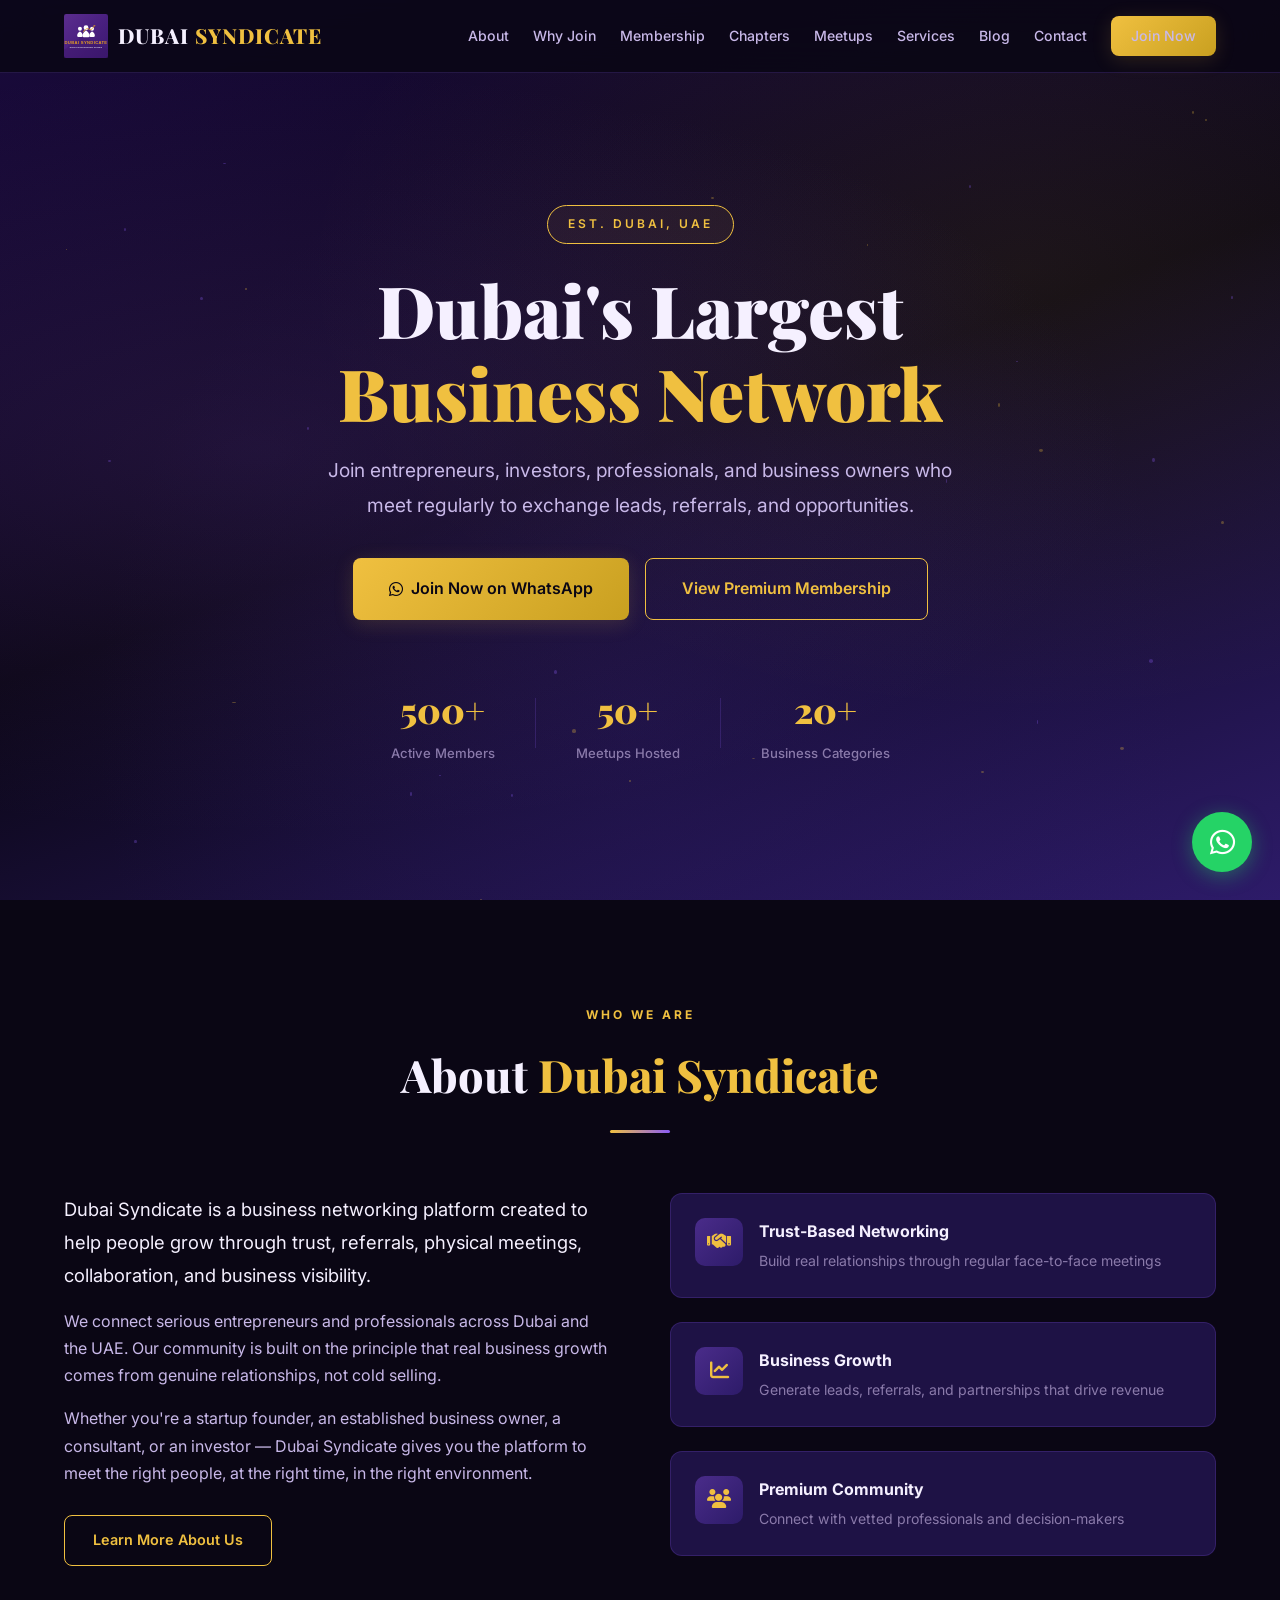
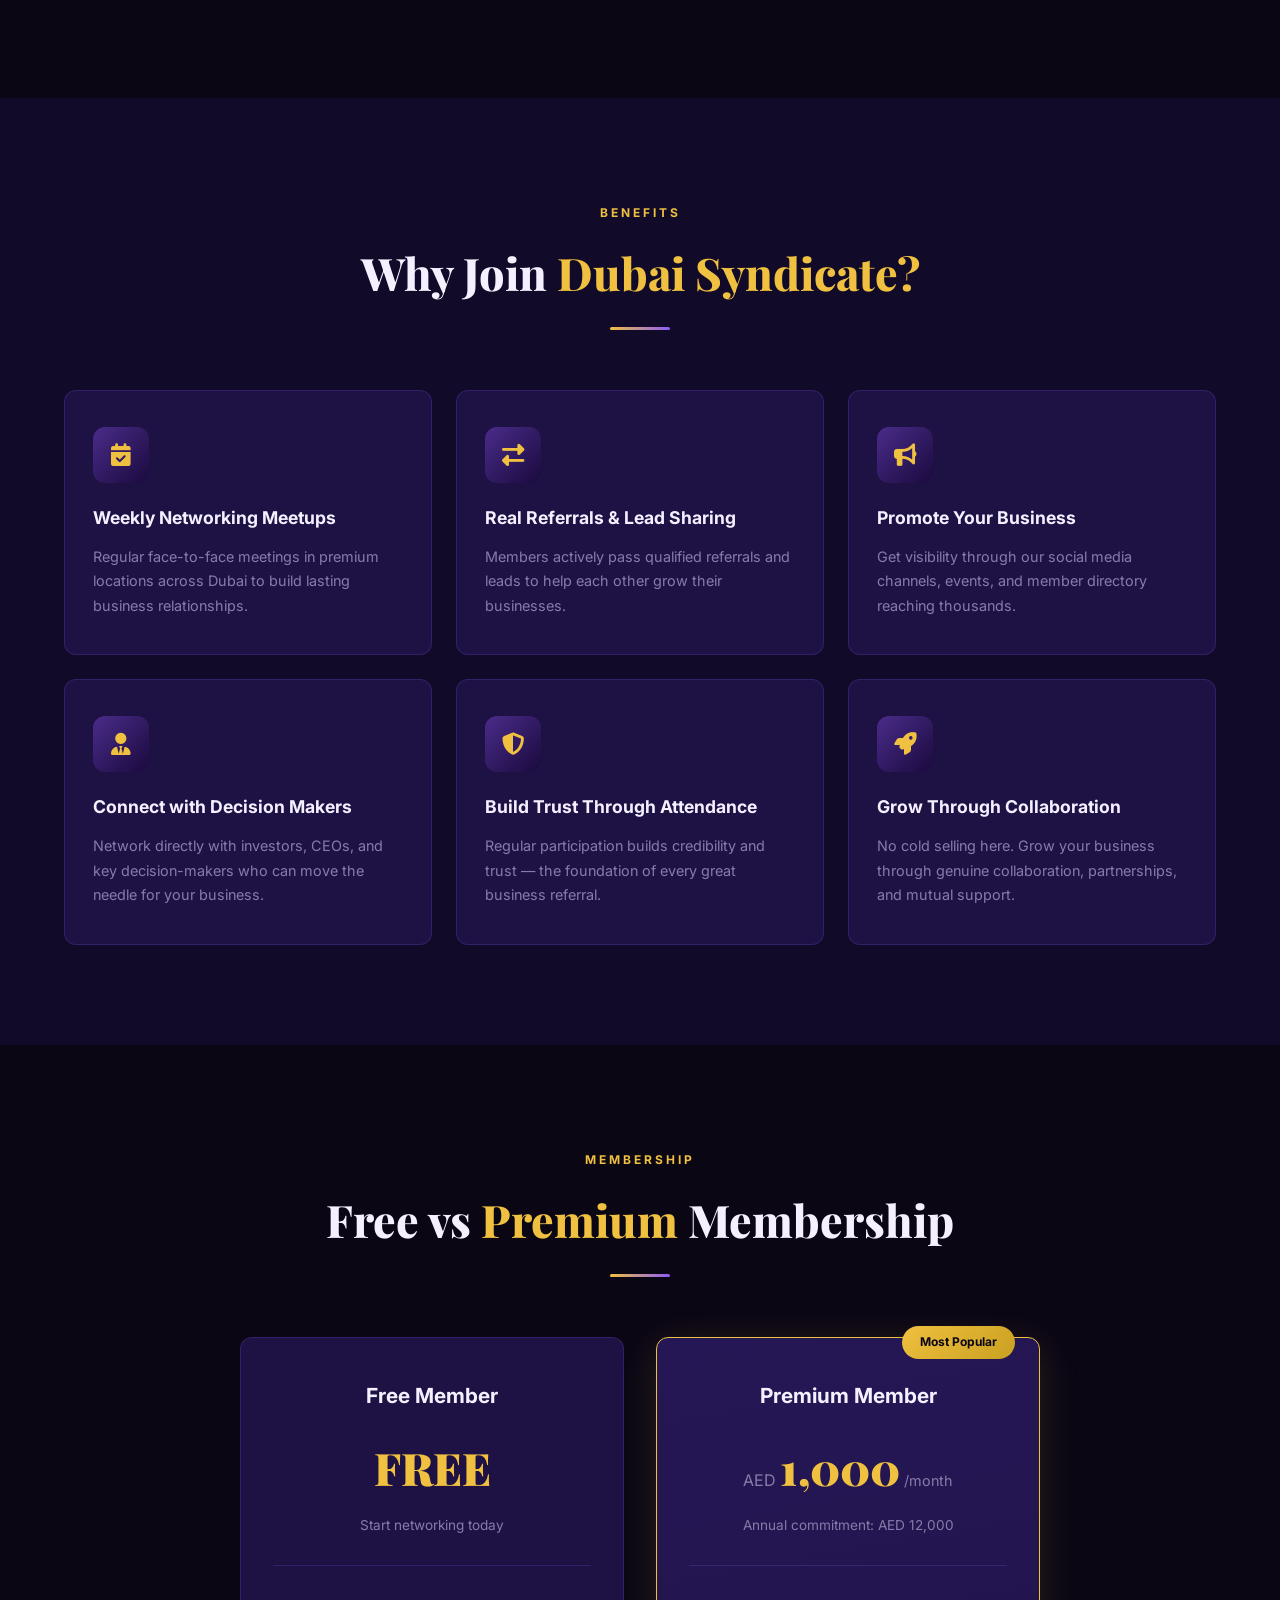
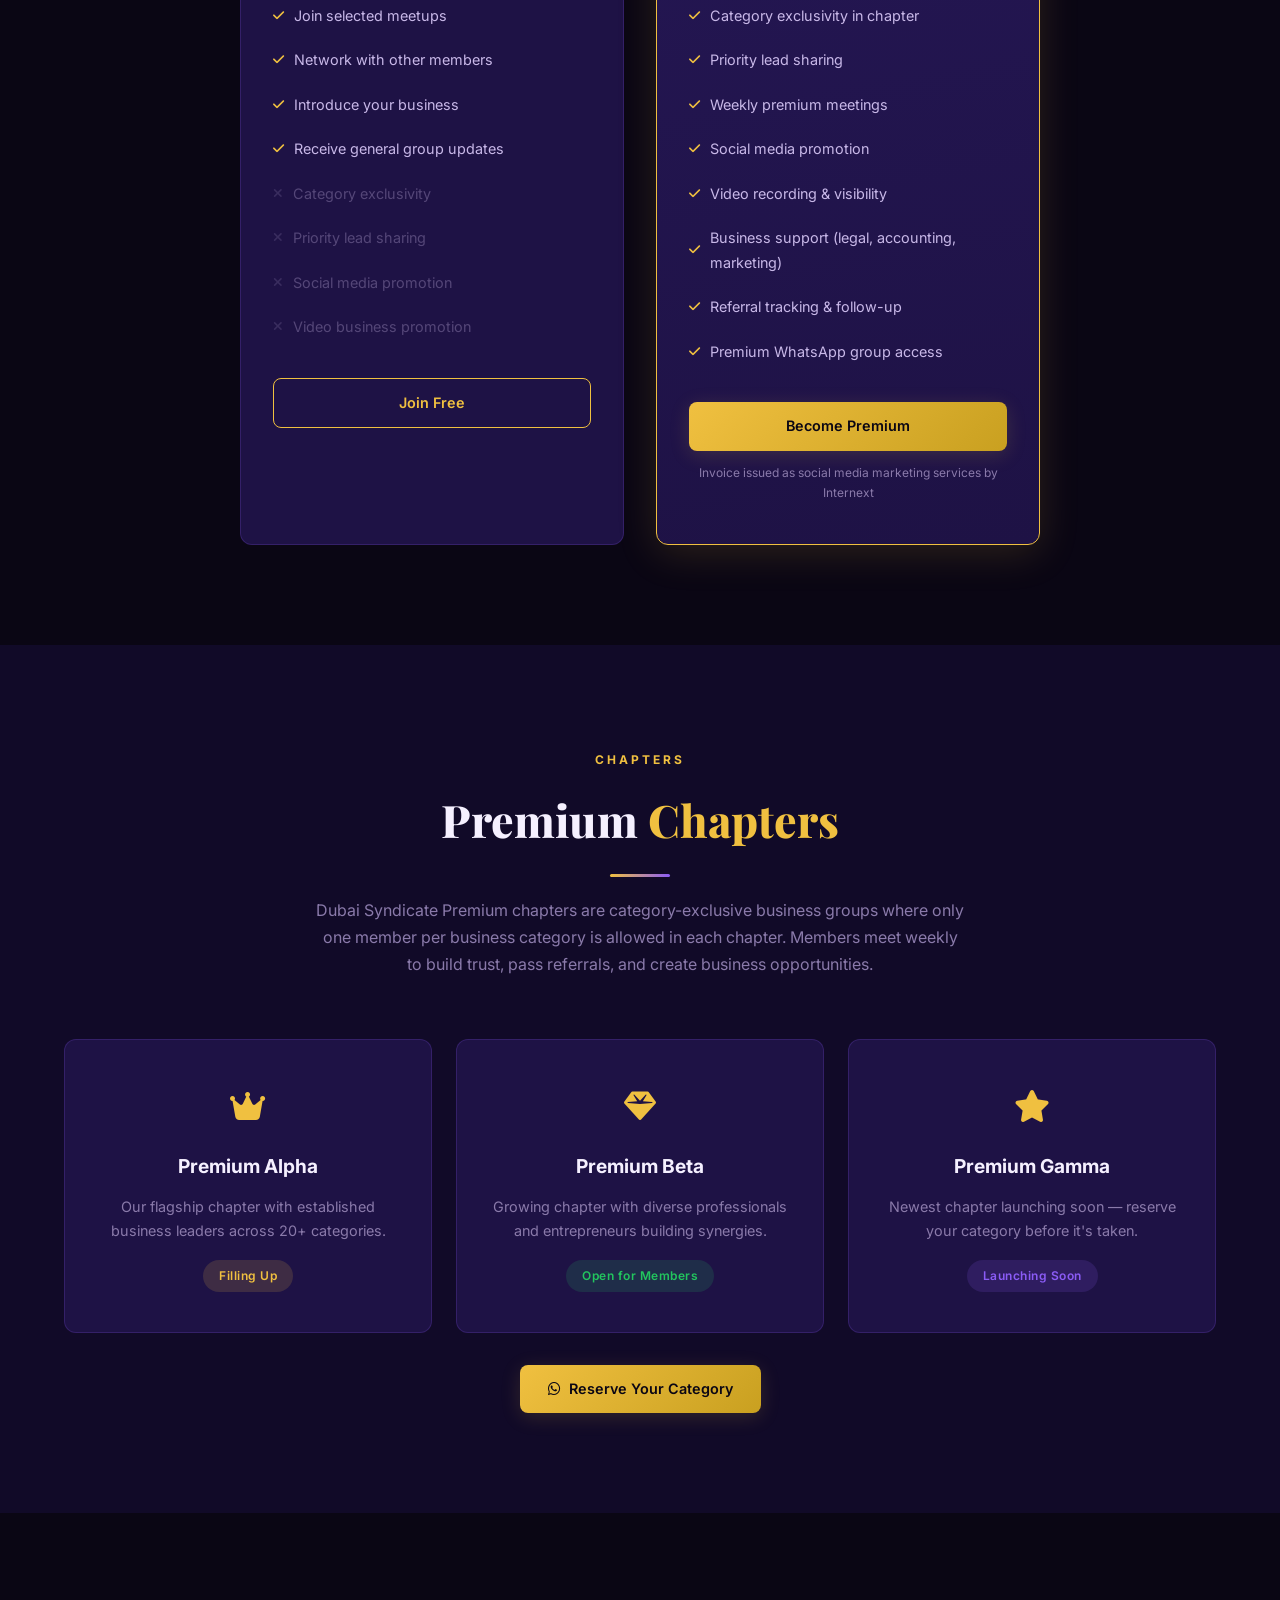
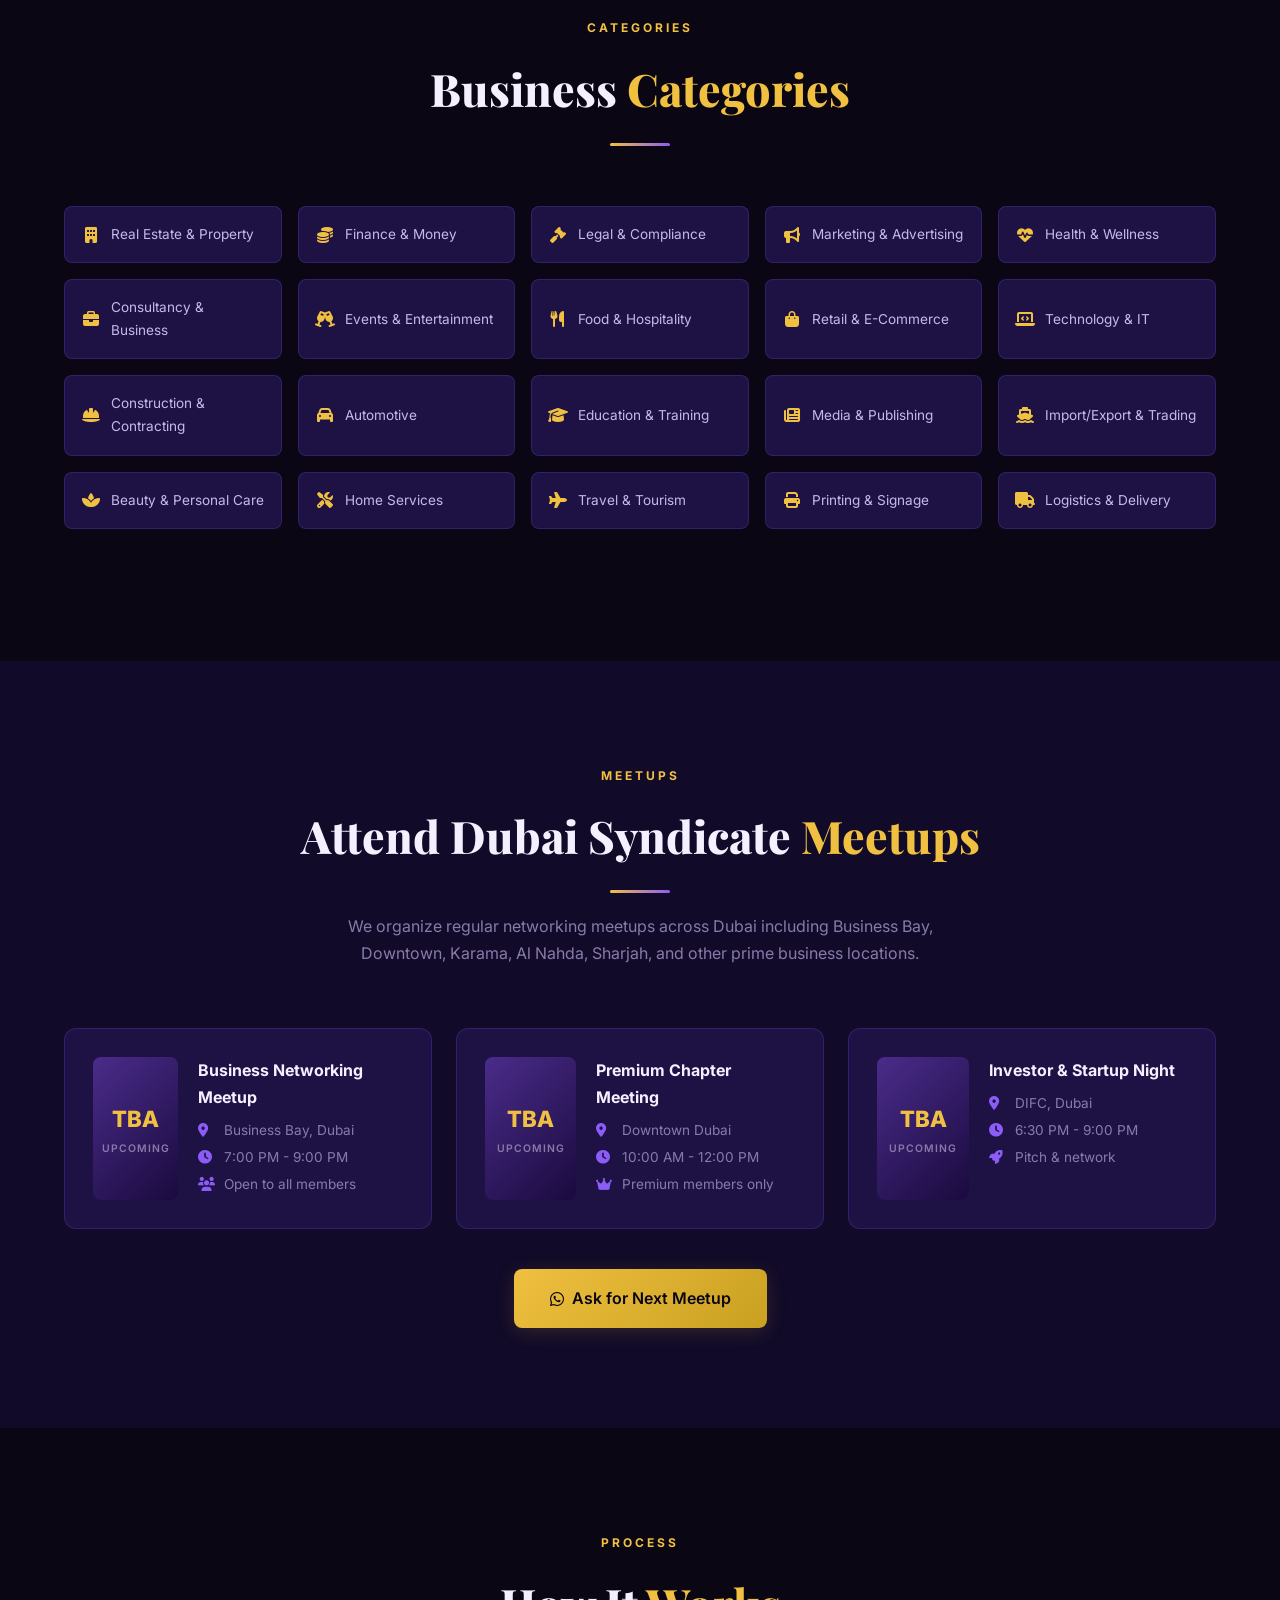
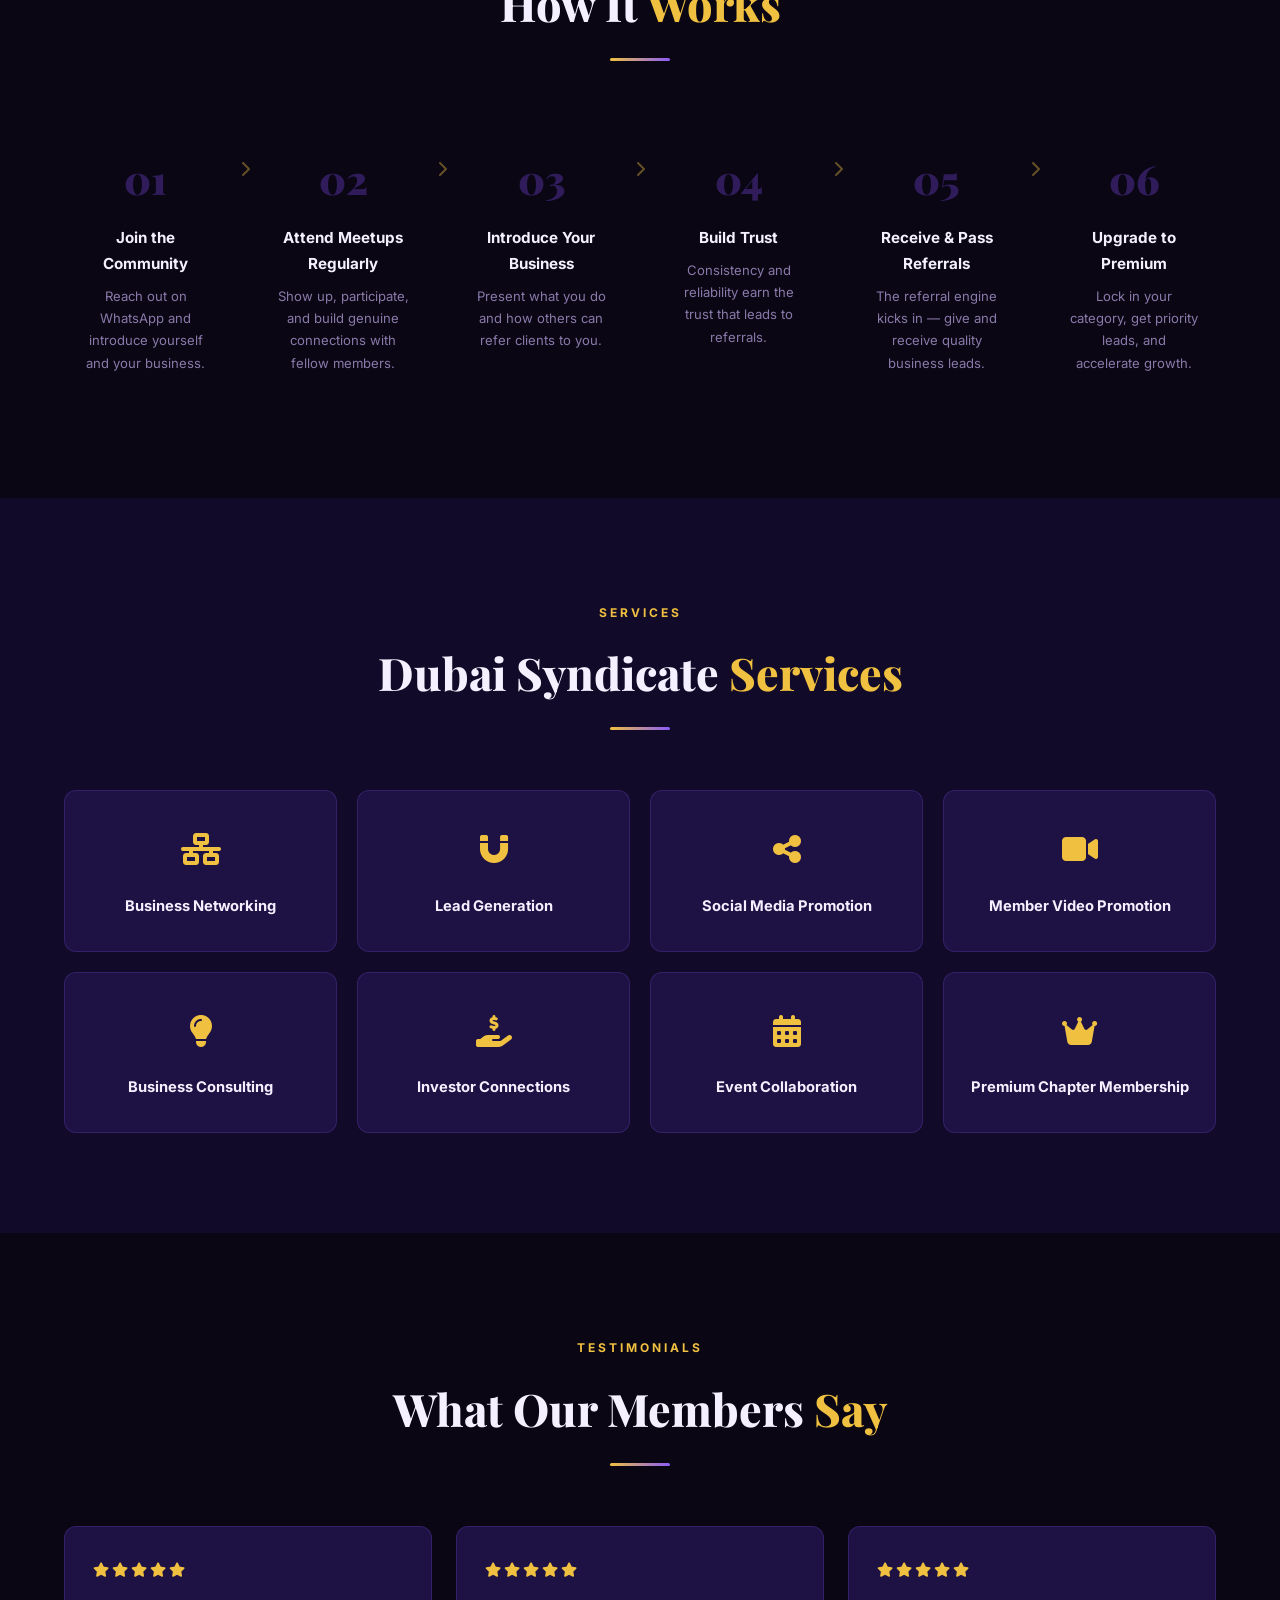
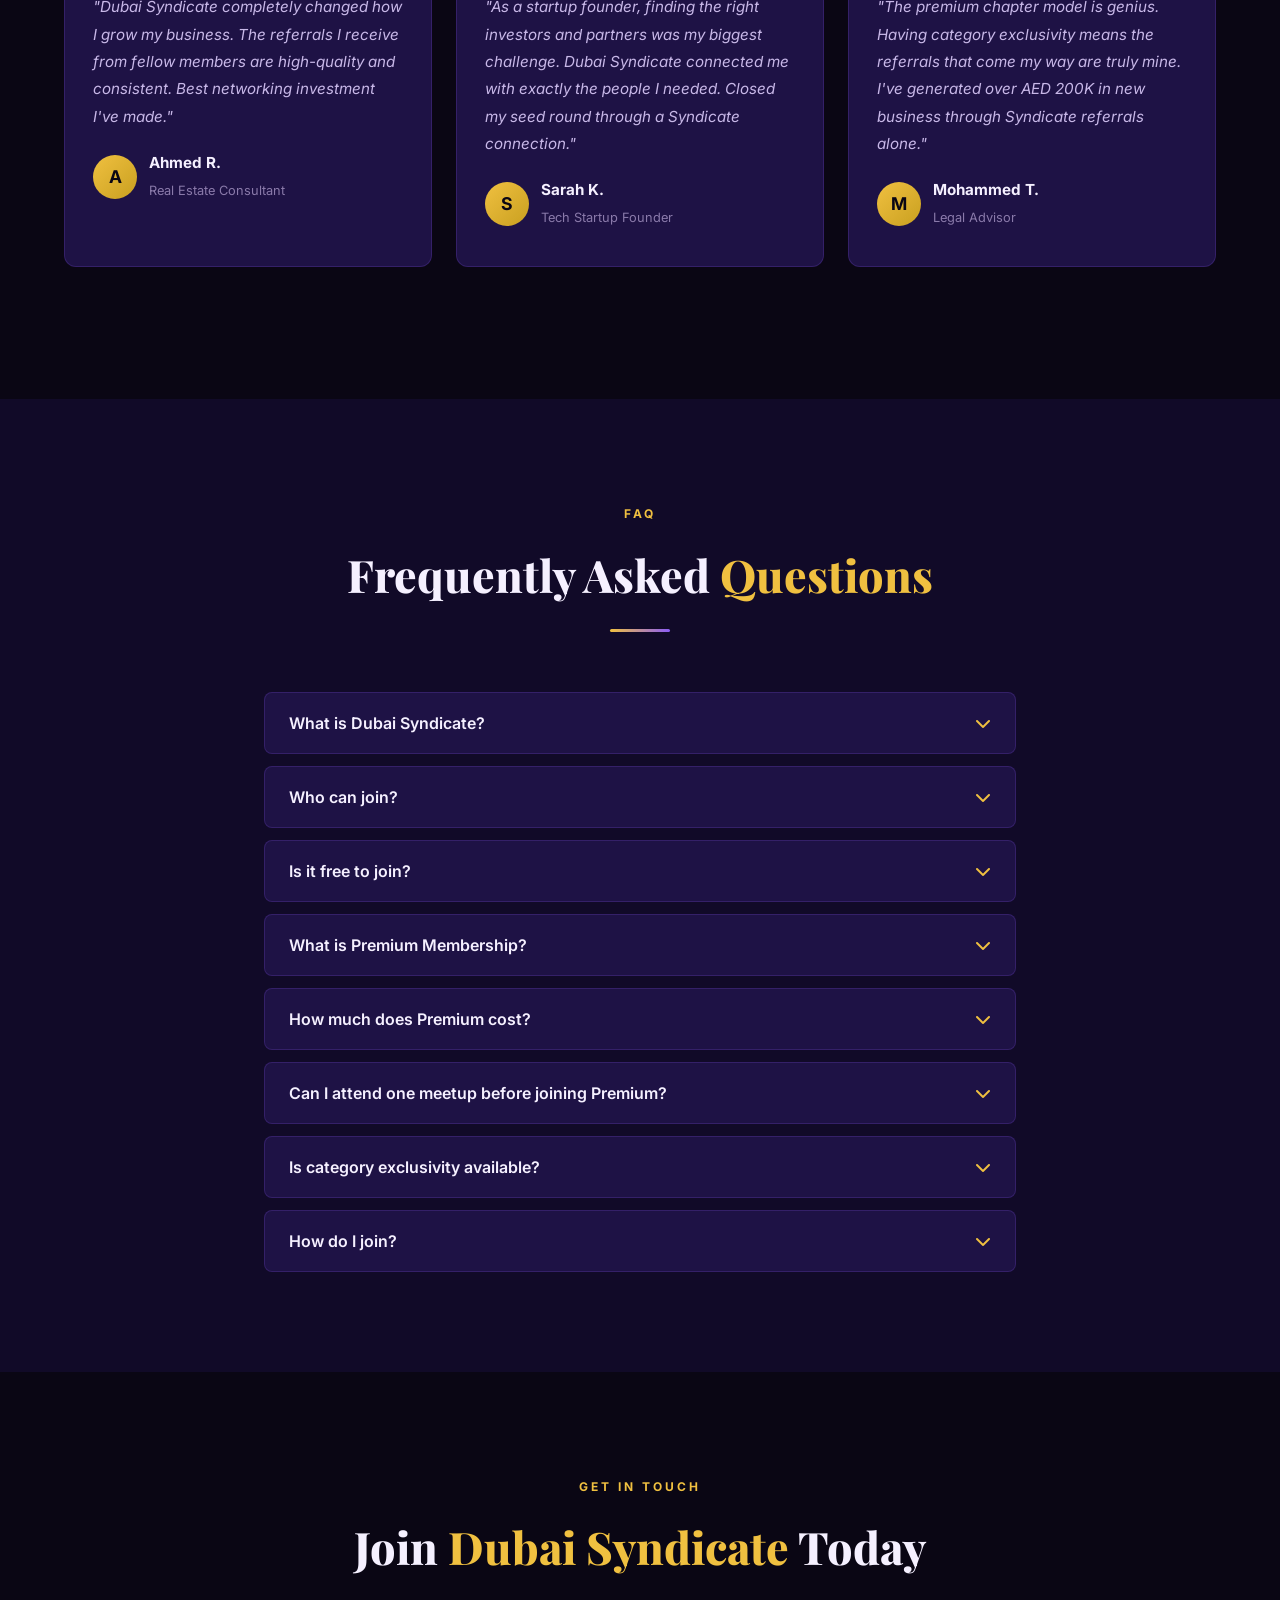
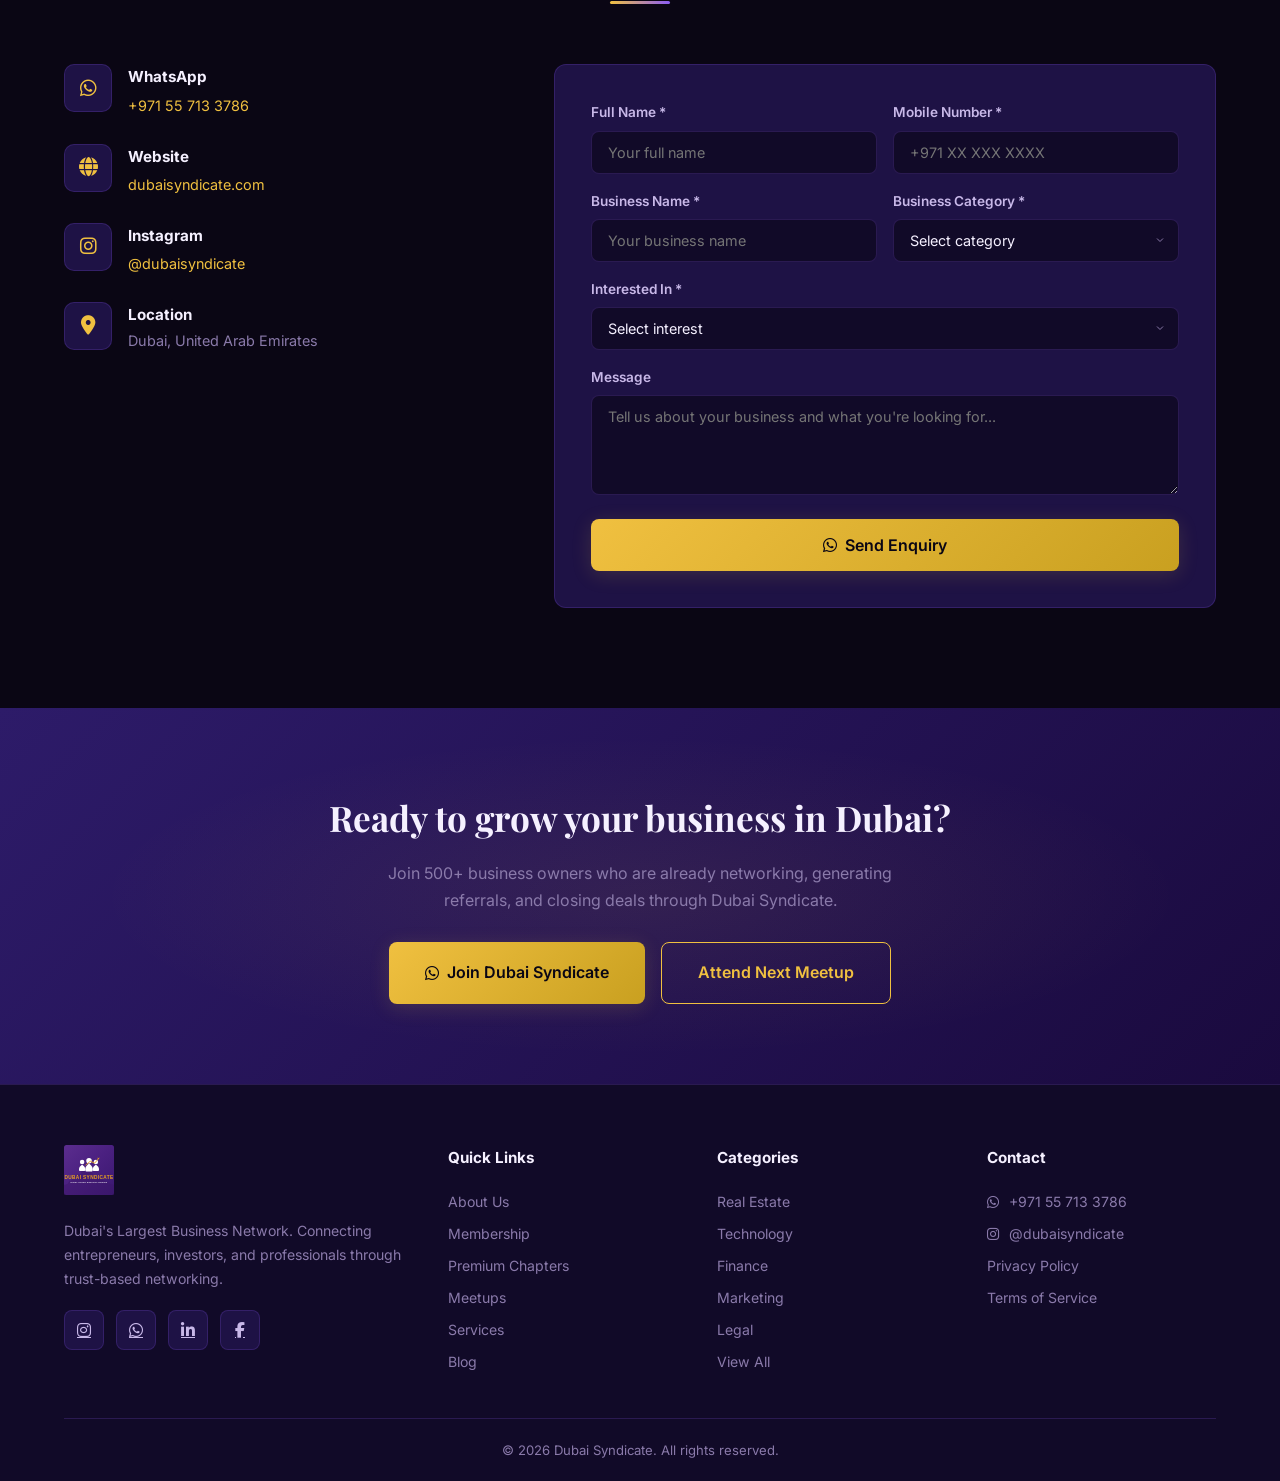
==== index.html @ d0a8d0a2 "Add index.html" ====
<!DOCTYPE html>
<html lang="en">
<head>
    <meta charset="UTF-8">
    <meta name="viewport" content="width=device-width, initial-scale=1.0">
    <title>Dubai Syndicate | Dubai's Largest Business Network</title>
    <meta name="description" content="Join Dubai Syndicate, Dubai's largest business networking community for entrepreneurs, investors, professionals, and business owners. Attend meetups, generate referrals, and grow your business.">
    <meta property="og:title" content="Dubai Syndicate | Dubai's Largest Business Network">
    <meta property="og:description" content="Connect with serious business owners, attend powerful networking meetups, generate referrals, and grow your business with Dubai Syndicate.">
    <meta property="og:image" content="images/logo.png">
    <meta property="og:url" content="https://dubaisyndicate.com">
    <meta property="og:type" content="website">
    <meta name="twitter:card" content="summary_large_image">
    <link rel="canonical" href="https://dubaisyndicate.com">
    <link rel="icon" type="image/png" sizes="64x64" href="images/favicon.png">
    <script async src="https://pagead2.googlesyndication.com/pagead/js/adsbygoogle.js?client=ca-pub-7910994933427279" crossorigin="anonymous"></script>
    <link rel="preconnect" href="https://fonts.googleapis.com">
    <link rel="preconnect" href="https://fonts.gstatic.com" crossorigin>
    <link href="https://fonts.googleapis.com/css2?family=Inter:wght@300;400;500;600;700;800;900&family=Playfair+Display:wght@700;800;900&display=swap" rel="stylesheet">
    <link rel="stylesheet" href="https://cdnjs.cloudflare.com/ajax/libs/font-awesome/6.5.1/css/all.min.css">
    <link rel="stylesheet" href="css/style.css">
</head>
<body>
    <!-- Sticky Header -->
    <header id="header">
        <nav class="container">
            <a href="/" class="logo">
                <img src="images/logo.svg" alt="Dubai Syndicate" class="logo-img">
                <span class="logo-text">DUBAI <span class="gold">SYNDICATE</span></span>
            </a>
            <div class="nav-links" id="navLinks">
                <a href="#about">About</a>
                <a href="#why-join">Why Join</a>
                <a href="#membership">Membership</a>
                <a href="#chapters">Chapters</a>
                <a href="#meetups">Meetups</a>
                <a href="#services">Services</a>
                <a href="blog.html">Blog</a>
                <a href="#contact">Contact</a>
                <a href="https://wa.me/971557133786" class="btn btn-gold btn-sm" target="_blank">Join Now</a>
            </div>
            <button class="hamburger" id="hamburger" aria-label="Menu">
                <span></span><span></span><span></span>
            </button>
        </nav>
    </header>

    <!-- ========== 1. HERO SECTION ========== -->
    <section id="hero">
        <div class="hero-overlay"></div>
        <div class="hero-particles" id="particles"></div>
        <div class="container hero-content">
            <div class="hero-badge">EST. DUBAI, UAE</div>
            <h1 class="hero-title">Dubai's Largest<br><span class="gold">Business Network</span></h1>
            <p class="hero-sub">Join entrepreneurs, investors, professionals, and business owners who meet regularly to exchange leads, referrals, and opportunities.</p>
            <div class="hero-btns">
                <a href="https://wa.me/971557133786?text=Hi%2C%20I%20want%20to%20join%20Dubai%20Syndicate" class="btn btn-gold btn-lg" target="_blank">
                    <i class="fab fa-whatsapp"></i> Join Now on WhatsApp
                </a>
                <a href="#membership" class="btn btn-outline btn-lg">View Premium Membership</a>
            </div>
            <div class="hero-stats">
                <div class="stat">
                    <span class="stat-num">500+</span>
                    <span class="stat-label">Active Members</span>
                </div>
                <div class="stat-divider"></div>
                <div class="stat">
                    <span class="stat-num">50+</span>
                    <span class="stat-label">Meetups Hosted</span>
                </div>
                <div class="stat-divider"></div>
                <div class="stat">
                    <span class="stat-num">20+</span>
                    <span class="stat-label">Business Categories</span>
                </div>
            </div>
        </div>
    </section>

    <!-- ========== 2. ABOUT SECTION ========== -->
    <section id="about" class="section">
        <div class="container">
            <div class="section-header">
                <span class="section-tag">Who We Are</span>
                <h2>About <span class="gold">Dubai Syndicate</span></h2>
                <div class="section-line"></div>
            </div>
            <div class="about-grid">
                <div class="about-text">
                    <p class="lead">Dubai Syndicate is a business networking platform created to help people grow through trust, referrals, physical meetings, collaboration, and business visibility.</p>
                    <p>We connect serious entrepreneurs and professionals across Dubai and the UAE. Our community is built on the principle that real business growth comes from genuine relationships, not cold selling.</p>
                    <p>Whether you're a startup founder, an established business owner, a consultant, or an investor — Dubai Syndicate gives you the platform to meet the right people, at the right time, in the right environment.</p>
                    <a href="about.html" class="btn btn-outline">Learn More About Us</a>
                </div>
                <div class="about-features">
                    <div class="about-feature">
                        <div class="af-icon"><i class="fas fa-handshake"></i></div>
                        <div>
                            <h4>Trust-Based Networking</h4>
                            <p>Build real relationships through regular face-to-face meetings</p>
                        </div>
                    </div>
                    <div class="about-feature">
                        <div class="af-icon"><i class="fas fa-chart-line"></i></div>
                        <div>
                            <h4>Business Growth</h4>
                            <p>Generate leads, referrals, and partnerships that drive revenue</p>
                        </div>
                    </div>
                    <div class="about-feature">
                        <div class="af-icon"><i class="fas fa-users"></i></div>
                        <div>
                            <h4>Premium Community</h4>
                            <p>Connect with vetted professionals and decision-makers</p>
                        </div>
                    </div>
                </div>
            </div>
        </div>
    </section>

    <!-- AdSense: After About -->
    <div class="ad-container container">
        <ins class="adsbygoogle" style="display:block" data-ad-client="ca-pub-7910994933427279" data-ad-slot="" data-ad-format="auto" data-full-width-responsive="true"></ins>
        <script>(adsbygoogle = window.adsbygoogle || []).push({});</script>
    </div>

    <!-- ========== 3. WHY JOIN SECTION ========== -->
    <section id="why-join" class="section section-dark">
        <div class="container">
            <div class="section-header">
                <span class="section-tag">Benefits</span>
                <h2>Why Join <span class="gold">Dubai Syndicate?</span></h2>
                <div class="section-line"></div>
            </div>
            <div class="cards-grid-3">
                <div class="card card-hover">
                    <div class="card-icon"><i class="fas fa-calendar-check"></i></div>
                    <h3>Weekly Networking Meetups</h3>
                    <p>Regular face-to-face meetings in premium locations across Dubai to build lasting business relationships.</p>
                </div>
                <div class="card card-hover">
                    <div class="card-icon"><i class="fas fa-exchange-alt"></i></div>
                    <h3>Real Referrals & Lead Sharing</h3>
                    <p>Members actively pass qualified referrals and leads to help each other grow their businesses.</p>
                </div>
                <div class="card card-hover">
                    <div class="card-icon"><i class="fas fa-bullhorn"></i></div>
                    <h3>Promote Your Business</h3>
                    <p>Get visibility through our social media channels, events, and member directory reaching thousands.</p>
                </div>
                <div class="card card-hover">
                    <div class="card-icon"><i class="fas fa-user-tie"></i></div>
                    <h3>Connect with Decision Makers</h3>
                    <p>Network directly with investors, CEOs, and key decision-makers who can move the needle for your business.</p>
                </div>
                <div class="card card-hover">
                    <div class="card-icon"><i class="fas fa-shield-alt"></i></div>
                    <h3>Build Trust Through Attendance</h3>
                    <p>Regular participation builds credibility and trust — the foundation of every great business referral.</p>
                </div>
                <div class="card card-hover">
                    <div class="card-icon"><i class="fas fa-rocket"></i></div>
                    <h3>Grow Through Collaboration</h3>
                    <p>No cold selling here. Grow your business through genuine collaboration, partnerships, and mutual support.</p>
                </div>
            </div>
        </div>
    </section>

    <!-- ========== 4. MEMBERSHIP SECTION ========== -->
    <section id="membership" class="section">
        <div class="container">
            <div class="section-header">
                <span class="section-tag">Membership</span>
                <h2>Free vs <span class="gold">Premium</span> Membership</h2>
                <div class="section-line"></div>
            </div>
            <div class="pricing-grid">
                <!-- Free Tier -->
                <div class="pricing-card">
                    <div class="pricing-header">
                        <h3>Free Member</h3>
                        <div class="pricing-amount">
                            <span class="price">FREE</span>
                        </div>
                        <p class="pricing-desc">Start networking today</p>
                    </div>
                    <ul class="pricing-features">
                        <li><i class="fas fa-check"></i> Join selected meetups</li>
                        <li><i class="fas fa-check"></i> Network with other members</li>
                        <li><i class="fas fa-check"></i> Introduce your business</li>
                        <li><i class="fas fa-check"></i> Receive general group updates</li>
                        <li class="disabled"><i class="fas fa-times"></i> Category exclusivity</li>
                        <li class="disabled"><i class="fas fa-times"></i> Priority lead sharing</li>
                        <li class="disabled"><i class="fas fa-times"></i> Social media promotion</li>
                        <li class="disabled"><i class="fas fa-times"></i> Video business promotion</li>
                    </ul>
                    <a href="https://wa.me/971557133786?text=Hi%2C%20I%20want%20to%20join%20Dubai%20Syndicate%20as%20a%20Free%20Member" class="btn btn-outline btn-block" target="_blank">Join Free</a>
                </div>
                <!-- Premium Tier -->
                <div class="pricing-card pricing-featured">
                    <div class="pricing-badge">Most Popular</div>
                    <div class="pricing-header">
                        <h3>Premium Member</h3>
                        <div class="pricing-amount">
                            <span class="currency">AED</span>
                            <span class="price">1,000</span>
                            <span class="period">/month</span>
                        </div>
                        <p class="pricing-desc">Annual commitment: AED 12,000</p>
                    </div>
                    <ul class="pricing-features">
                        <li><i class="fas fa-check"></i> Category exclusivity in chapter</li>
                        <li><i class="fas fa-check"></i> Priority lead sharing</li>
                        <li><i class="fas fa-check"></i> Weekly premium meetings</li>
                        <li><i class="fas fa-check"></i> Social media promotion</li>
                        <li><i class="fas fa-check"></i> Video recording & visibility</li>
                        <li><i class="fas fa-check"></i> Business support (legal, accounting, marketing)</li>
                        <li><i class="fas fa-check"></i> Referral tracking & follow-up</li>
                        <li><i class="fas fa-check"></i> Premium WhatsApp group access</li>
                    </ul>
                    <a href="https://wa.me/971557133786?text=Hi%2C%20I%20want%20to%20become%20a%20Premium%20Member%20of%20Dubai%20Syndicate" class="btn btn-gold btn-block" target="_blank">Become Premium</a>
                    <p class="pricing-note">Invoice issued as social media marketing services by Internext</p>
                </div>
            </div>
        </div>
    </section>

    <!-- ========== 5. PREMIUM CHAPTERS ========== -->
    <section id="chapters" class="section section-dark">
        <div class="container">
            <div class="section-header">
                <span class="section-tag">Chapters</span>
                <h2>Premium <span class="gold">Chapters</span></h2>
                <div class="section-line"></div>
                <p class="section-sub">Dubai Syndicate Premium chapters are category-exclusive business groups where only one member per business category is allowed in each chapter. Members meet weekly to build trust, pass referrals, and create business opportunities.</p>
            </div>
            <div class="cards-grid-3">
                <div class="chapter-card">
                    <div class="chapter-icon"><i class="fas fa-crown"></i></div>
                    <h3>Premium Alpha</h3>
                    <p>Our flagship chapter with established business leaders across 20+ categories.</p>
                    <span class="chapter-status filling">Filling Up</span>
                </div>
                <div class="chapter-card">
                    <div class="chapter-icon"><i class="fas fa-gem"></i></div>
                    <h3>Premium Beta</h3>
                    <p>Growing chapter with diverse professionals and entrepreneurs building synergies.</p>
                    <span class="chapter-status open">Open for Members</span>
                </div>
                <div class="chapter-card">
                    <div class="chapter-icon"><i class="fas fa-star"></i></div>
                    <h3>Premium Gamma</h3>
                    <p>Newest chapter launching soon — reserve your category before it's taken.</p>
                    <span class="chapter-status launching">Launching Soon</span>
                </div>
            </div>
            <div class="text-center mt-2">
                <a href="https://wa.me/971557133786?text=Hi%2C%20I%20want%20to%20know%20about%20Premium%20Chapters" class="btn btn-gold" target="_blank"><i class="fab fa-whatsapp"></i> Reserve Your Category</a>
            </div>
        </div>
    </section>

    <!-- ========== 6. BUSINESS CATEGORIES ========== -->
    <section id="categories" class="section">
        <div class="container">
            <div class="section-header">
                <span class="section-tag">Categories</span>
                <h2>Business <span class="gold">Categories</span></h2>
                <div class="section-line"></div>
            </div>
            <div class="categories-grid">
                <div class="cat-item"><i class="fas fa-building"></i><span>Real Estate & Property</span></div>
                <div class="cat-item"><i class="fas fa-coins"></i><span>Finance & Money</span></div>
                <div class="cat-item"><i class="fas fa-gavel"></i><span>Legal & Compliance</span></div>
                <div class="cat-item"><i class="fas fa-bullhorn"></i><span>Marketing & Advertising</span></div>
                <div class="cat-item"><i class="fas fa-heartbeat"></i><span>Health & Wellness</span></div>
                <div class="cat-item"><i class="fas fa-briefcase"></i><span>Consultancy & Business</span></div>
                <div class="cat-item"><i class="fas fa-glass-cheers"></i><span>Events & Entertainment</span></div>
                <div class="cat-item"><i class="fas fa-utensils"></i><span>Food & Hospitality</span></div>
                <div class="cat-item"><i class="fas fa-shopping-bag"></i><span>Retail & E-Commerce</span></div>
                <div class="cat-item"><i class="fas fa-laptop-code"></i><span>Technology & IT</span></div>
                <div class="cat-item"><i class="fas fa-hard-hat"></i><span>Construction & Contracting</span></div>
                <div class="cat-item"><i class="fas fa-car"></i><span>Automotive</span></div>
                <div class="cat-item"><i class="fas fa-graduation-cap"></i><span>Education & Training</span></div>
                <div class="cat-item"><i class="fas fa-newspaper"></i><span>Media & Publishing</span></div>
                <div class="cat-item"><i class="fas fa-ship"></i><span>Import/Export & Trading</span></div>
                <div class="cat-item"><i class="fas fa-spa"></i><span>Beauty & Personal Care</span></div>
                <div class="cat-item"><i class="fas fa-tools"></i><span>Home Services</span></div>
                <div class="cat-item"><i class="fas fa-plane"></i><span>Travel & Tourism</span></div>
                <div class="cat-item"><i class="fas fa-print"></i><span>Printing & Signage</span></div>
                <div class="cat-item"><i class="fas fa-truck"></i><span>Logistics & Delivery</span></div>
            </div>
        </div>
    </section>

    <!-- AdSense: Mid-page -->
    <div class="ad-container container">
        <ins class="adsbygoogle" style="display:block" data-ad-client="ca-pub-7910994933427279" data-ad-slot="" data-ad-format="auto" data-full-width-responsive="true"></ins>
        <script>(adsbygoogle = window.adsbygoogle || []).push({});</script>
    </div>

    <!-- ========== 7. MEETUPS SECTION ========== -->
    <section id="meetups" class="section section-dark">
        <div class="container">
            <div class="section-header">
                <span class="section-tag">Meetups</span>
                <h2>Attend Dubai Syndicate <span class="gold">Meetups</span></h2>
                <div class="section-line"></div>
                <p class="section-sub">We organize regular networking meetups across Dubai including Business Bay, Downtown, Karama, Al Nahda, Sharjah, and other prime business locations.</p>
            </div>
            <div class="meetup-grid">
                <div class="meetup-card">
                    <div class="meetup-date">
                        <span class="meetup-day">TBA</span>
                        <span class="meetup-month">UPCOMING</span>
                    </div>
                    <div class="meetup-info">
                        <h4>Business Networking Meetup</h4>
                        <p><i class="fas fa-map-marker-alt"></i> Business Bay, Dubai</p>
                        <p><i class="fas fa-clock"></i> 7:00 PM - 9:00 PM</p>
                        <p><i class="fas fa-users"></i> Open to all members</p>
                    </div>
                </div>
                <div class="meetup-card">
                    <div class="meetup-date">
                        <span class="meetup-day">TBA</span>
                        <span class="meetup-month">UPCOMING</span>
                    </div>
                    <div class="meetup-info">
                        <h4>Premium Chapter Meeting</h4>
                        <p><i class="fas fa-map-marker-alt"></i> Downtown Dubai</p>
                        <p><i class="fas fa-clock"></i> 10:00 AM - 12:00 PM</p>
                        <p><i class="fas fa-crown gold"></i> Premium members only</p>
                    </div>
                </div>
                <div class="meetup-card">
                    <div class="meetup-date">
                        <span class="meetup-day">TBA</span>
                        <span class="meetup-month">UPCOMING</span>
                    </div>
                    <div class="meetup-info">
                        <h4>Investor & Startup Night</h4>
                        <p><i class="fas fa-map-marker-alt"></i> DIFC, Dubai</p>
                        <p><i class="fas fa-clock"></i> 6:30 PM - 9:00 PM</p>
                        <p><i class="fas fa-rocket gold"></i> Pitch & network</p>
                    </div>
                </div>
            </div>
            <div class="text-center mt-2">
                <a href="https://wa.me/971557133786?text=Hi%2C%20when%20is%20the%20next%20Dubai%20Syndicate%20meetup%3F" class="btn btn-gold btn-lg" target="_blank"><i class="fab fa-whatsapp"></i> Ask for Next Meetup</a>
            </div>
        </div>
    </section>

    <!-- ========== 8. HOW IT WORKS ========== -->
    <section id="how-it-works" class="section">
        <div class="container">
            <div class="section-header">
                <span class="section-tag">Process</span>
                <h2>How It <span class="gold">Works</span></h2>
                <div class="section-line"></div>
            </div>
            <div class="steps-grid">
                <div class="step">
                    <div class="step-num">01</div>
                    <h4>Join the Community</h4>
                    <p>Reach out on WhatsApp and introduce yourself and your business.</p>
                </div>
                <div class="step-arrow"><i class="fas fa-chevron-right"></i></div>
                <div class="step">
                    <div class="step-num">02</div>
                    <h4>Attend Meetups Regularly</h4>
                    <p>Show up, participate, and build genuine connections with fellow members.</p>
                </div>
                <div class="step-arrow"><i class="fas fa-chevron-right"></i></div>
                <div class="step">
                    <div class="step-num">03</div>
                    <h4>Introduce Your Business</h4>
                    <p>Present what you do and how others can refer clients to you.</p>
                </div>
                <div class="step-arrow"><i class="fas fa-chevron-right"></i></div>
                <div class="step">
                    <div class="step-num">04</div>
                    <h4>Build Trust</h4>
                    <p>Consistency and reliability earn the trust that leads to referrals.</p>
                </div>
                <div class="step-arrow"><i class="fas fa-chevron-right"></i></div>
                <div class="step">
                    <div class="step-num">05</div>
                    <h4>Receive & Pass Referrals</h4>
                    <p>The referral engine kicks in — give and receive quality business leads.</p>
                </div>
                <div class="step-arrow"><i class="fas fa-chevron-right"></i></div>
                <div class="step">
                    <div class="step-num">06</div>
                    <h4>Upgrade to Premium</h4>
                    <p>Lock in your category, get priority leads, and accelerate growth.</p>
                </div>
            </div>
        </div>
    </section>

    <!-- ========== 9. SERVICES SECTION ========== -->
    <section id="services" class="section section-dark">
        <div class="container">
            <div class="section-header">
                <span class="section-tag">Services</span>
                <h2>Dubai Syndicate <span class="gold">Services</span></h2>
                <div class="section-line"></div>
            </div>
            <div class="cards-grid-4">
                <div class="service-card">
                    <div class="service-icon"><i class="fas fa-network-wired"></i></div>
                    <h4>Business Networking</h4>
                </div>
                <div class="service-card">
                    <div class="service-icon"><i class="fas fa-magnet"></i></div>
                    <h4>Lead Generation</h4>
                </div>
                <div class="service-card">
                    <div class="service-icon"><i class="fas fa-share-alt"></i></div>
                    <h4>Social Media Promotion</h4>
                </div>
                <div class="service-card">
                    <div class="service-icon"><i class="fas fa-video"></i></div>
                    <h4>Member Video Promotion</h4>
                </div>
                <div class="service-card">
                    <div class="service-icon"><i class="fas fa-lightbulb"></i></div>
                    <h4>Business Consulting</h4>
                </div>
                <div class="service-card">
                    <div class="service-icon"><i class="fas fa-hand-holding-usd"></i></div>
                    <h4>Investor Connections</h4>
                </div>
                <div class="service-card">
                    <div class="service-icon"><i class="fas fa-calendar-alt"></i></div>
                    <h4>Event Collaboration</h4>
                </div>
                <div class="service-card">
                    <div class="service-icon"><i class="fas fa-crown"></i></div>
                    <h4>Premium Chapter Membership</h4>
                </div>
            </div>
        </div>
    </section>

    <!-- ========== 10. TESTIMONIALS ========== -->
    <section id="testimonials" class="section">
        <div class="container">
            <div class="section-header">
                <span class="section-tag">Testimonials</span>
                <h2>What Our Members <span class="gold">Say</span></h2>
                <div class="section-line"></div>
            </div>
            <div class="cards-grid-3">
                <div class="testimonial-card">
                    <div class="stars"><i class="fas fa-star"></i><i class="fas fa-star"></i><i class="fas fa-star"></i><i class="fas fa-star"></i><i class="fas fa-star"></i></div>
                    <p>"Dubai Syndicate completely changed how I grow my business. The referrals I receive from fellow members are high-quality and consistent. Best networking investment I've made."</p>
                    <div class="testimonial-author">
                        <div class="author-avatar">A</div>
                        <div>
                            <strong>Ahmed R.</strong>
                            <span>Real Estate Consultant</span>
                        </div>
                    </div>
                </div>
                <div class="testimonial-card">
                    <div class="stars"><i class="fas fa-star"></i><i class="fas fa-star"></i><i class="fas fa-star"></i><i class="fas fa-star"></i><i class="fas fa-star"></i></div>
                    <p>"As a startup founder, finding the right investors and partners was my biggest challenge. Dubai Syndicate connected me with exactly the people I needed. Closed my seed round through a Syndicate connection."</p>
                    <div class="testimonial-author">
                        <div class="author-avatar">S</div>
                        <div>
                            <strong>Sarah K.</strong>
                            <span>Tech Startup Founder</span>
                        </div>
                    </div>
                </div>
                <div class="testimonial-card">
                    <div class="stars"><i class="fas fa-star"></i><i class="fas fa-star"></i><i class="fas fa-star"></i><i class="fas fa-star"></i><i class="fas fa-star"></i></div>
                    <p>"The premium chapter model is genius. Having category exclusivity means the referrals that come my way are truly mine. I've generated over AED 200K in new business through Syndicate referrals alone."</p>
                    <div class="testimonial-author">
                        <div class="author-avatar">M</div>
                        <div>
                            <strong>Mohammed T.</strong>
                            <span>Legal Advisor</span>
                        </div>
                    </div>
                </div>
            </div>
        </div>
    </section>

    <!-- AdSense: Before FAQ -->
    <div class="ad-container container">
        <ins class="adsbygoogle" style="display:block" data-ad-client="ca-pub-7910994933427279" data-ad-slot="" data-ad-format="auto" data-full-width-responsive="true"></ins>
        <script>(adsbygoogle = window.adsbygoogle || []).push({});</script>
    </div>

    <!-- ========== 11. FAQ SECTION ========== -->
    <section id="faq" class="section section-dark">
        <div class="container container-sm">
            <div class="section-header">
                <span class="section-tag">FAQ</span>
                <h2>Frequently Asked <span class="gold">Questions</span></h2>
                <div class="section-line"></div>
            </div>
            <div class="faq-list">
                <div class="faq-item">
                    <button class="faq-question">What is Dubai Syndicate? <i class="fas fa-chevron-down"></i></button>
                    <div class="faq-answer"><p>Dubai Syndicate is Dubai's largest business networking community that connects entrepreneurs, investors, professionals, and business owners through regular meetups, lead sharing, and referral-based growth.</p></div>
                </div>
                <div class="faq-item">
                    <button class="faq-question">Who can join? <i class="fas fa-chevron-down"></i></button>
                    <div class="faq-answer"><p>Anyone with a legitimate business — entrepreneurs, freelancers, consultants, investors, service providers, and startup founders are all welcome. We cater to professionals who are serious about growing through networking.</p></div>
                </div>
                <div class="faq-item">
                    <button class="faq-question">Is it free to join? <i class="fas fa-chevron-down"></i></button>
                    <div class="faq-answer"><p>Yes! You can join as a Free Member and attend selected meetups. Premium Membership with exclusive benefits is available at AED 1,000/month with an annual commitment.</p></div>
                </div>
                <div class="faq-item">
                    <button class="faq-question">What is Premium Membership? <i class="fas fa-chevron-down"></i></button>
                    <div class="faq-answer"><p>Premium Members get category exclusivity in their chapter, priority lead sharing, weekly premium meetings, social media promotion, video promotion, business support services, and access to the premium WhatsApp group.</p></div>
                </div>
                <div class="faq-item">
                    <button class="faq-question">How much does Premium cost? <i class="fas fa-chevron-down"></i></button>
                    <div class="faq-answer"><p>Premium Membership is AED 1,000 per month with an annual commitment of AED 12,000. Invoice is issued as social media marketing services by Internext.</p></div>
                </div>
                <div class="faq-item">
                    <button class="faq-question">Can I attend one meetup before joining Premium? <i class="fas fa-chevron-down"></i></button>
                    <div class="faq-answer"><p>Absolutely! We encourage you to attend a free meetup first to experience the community and see the value before committing to Premium Membership.</p></div>
                </div>
                <div class="faq-item">
                    <button class="faq-question">Is category exclusivity available? <i class="fas fa-chevron-down"></i></button>
                    <div class="faq-answer"><p>Yes, each Premium Chapter allows only one member per business category. This means all referrals in your category within your chapter go exclusively to you. Categories are filled on a first-come, first-served basis.</p></div>
                </div>
                <div class="faq-item">
                    <button class="faq-question">How do I join? <i class="fas fa-chevron-down"></i></button>
                    <div class="faq-answer"><p>Simply reach out to us on WhatsApp at +971 55 713 3786 or fill out the contact form below. Our team will get back to you with details about the next meetup and membership options.</p></div>
                </div>
            </div>
        </div>
    </section>

    <!-- ========== 12. CONTACT SECTION ========== -->
    <section id="contact" class="section">
        <div class="container">
            <div class="section-header">
                <span class="section-tag">Get In Touch</span>
                <h2>Join <span class="gold">Dubai Syndicate</span> Today</h2>
                <div class="section-line"></div>
            </div>
            <div class="contact-grid">
                <div class="contact-info">
                    <div class="contact-item">
                        <div class="ci-icon"><i class="fab fa-whatsapp"></i></div>
                        <div>
                            <h4>WhatsApp</h4>
                            <a href="https://wa.me/971557133786" target="_blank">+971 55 713 3786</a>
                        </div>
                    </div>
                    <div class="contact-item">
                        <div class="ci-icon"><i class="fas fa-globe"></i></div>
                        <div>
                            <h4>Website</h4>
                            <a href="https://dubaisyndicate.com">dubaisyndicate.com</a>
                        </div>
                    </div>
                    <div class="contact-item">
                        <div class="ci-icon"><i class="fab fa-instagram"></i></div>
                        <div>
                            <h4>Instagram</h4>
                            <a href="https://www.instagram.com/dubaisyndicate" target="_blank">@dubaisyndicate</a>
                        </div>
                    </div>
                    <div class="contact-item">
                        <div class="ci-icon"><i class="fas fa-map-marker-alt"></i></div>
                        <div>
                            <h4>Location</h4>
                            <p>Dubai, United Arab Emirates</p>
                        </div>
                    </div>
                </div>
                <form class="contact-form" id="contactForm">
                    <div class="form-row">
                        <div class="form-group">
                            <label for="name">Full Name *</label>
                            <input type="text" id="name" name="name" required placeholder="Your full name">
                        </div>
                        <div class="form-group">
                            <label for="mobile">Mobile Number *</label>
                            <input type="tel" id="mobile" name="mobile" required placeholder="+971 XX XXX XXXX">
                        </div>
                    </div>
                    <div class="form-row">
                        <div class="form-group">
                            <label for="business">Business Name *</label>
                            <input type="text" id="business" name="business" required placeholder="Your business name">
                        </div>
                        <div class="form-group">
                            <label for="category">Business Category *</label>
                            <select id="category" name="category" required>
                                <option value="">Select category</option>
                                <option>Real Estate & Property</option>
                                <option>Finance & Money</option>
                                <option>Legal & Compliance</option>
                                <option>Marketing & Advertising</option>
                                <option>Health & Wellness</option>
                                <option>Consultancy & Business Services</option>
                                <option>Events & Entertainment</option>
                                <option>Food & Hospitality</option>
                                <option>Retail & E-Commerce</option>
                                <option>Technology & IT</option>
                                <option>Construction & Contracting</option>
                                <option>Automotive</option>
                                <option>Education & Training</option>
                                <option>Media & Publishing</option>
                                <option>Import/Export & Trading</option>
                                <option>Beauty & Personal Care</option>
                                <option>Home Services</option>
                                <option>Travel & Tourism</option>
                                <option>Printing & Signage</option>
                                <option>Logistics & Delivery</option>
                                <option>Other</option>
                            </select>
                        </div>
                    </div>
                    <div class="form-group">
                        <label for="interest">Interested In *</label>
                        <select id="interest" name="interest" required>
                            <option value="">Select interest</option>
                            <option>Free Meetup</option>
                            <option>Premium Membership</option>
                            <option>Sponsorship</option>
                            <option>Collaboration</option>
                        </select>
                    </div>
                    <div class="form-group">
                        <label for="message">Message</label>
                        <textarea id="message" name="message" rows="4" placeholder="Tell us about your business and what you're looking for..."></textarea>
                    </div>
                    <button type="submit" class="btn btn-gold btn-block btn-lg">
                        <i class="fab fa-whatsapp"></i> Send Enquiry
                    </button>
                </form>
            </div>
        </div>
    </section>

    <!-- CTA Banner -->
    <section class="cta-banner">
        <div class="container">
            <h2>Ready to grow your business in Dubai?</h2>
            <p>Join 500+ business owners who are already networking, generating referrals, and closing deals through Dubai Syndicate.</p>
            <div class="cta-btns">
                <a href="https://wa.me/971557133786?text=Hi%2C%20I%20want%20to%20join%20Dubai%20Syndicate" class="btn btn-gold btn-lg" target="_blank"><i class="fab fa-whatsapp"></i> Join Dubai Syndicate</a>
                <a href="#meetups" class="btn btn-outline btn-lg">Attend Next Meetup</a>
            </div>
        </div>
    </section>

    <!-- Footer -->
    <footer>
        <div class="container">
            <div class="footer-grid">
                <div class="footer-brand">
                    <img src="images/logo.svg" alt="Dubai Syndicate" class="footer-logo">
                    <p>Dubai's Largest Business Network. Connecting entrepreneurs, investors, and professionals through trust-based networking.</p>
                    <div class="footer-social">
                        <a href="https://www.instagram.com/dubaisyndicate" target="_blank" aria-label="Instagram"><i class="fab fa-instagram"></i></a>
                        <a href="https://wa.me/971557133786" target="_blank" aria-label="WhatsApp"><i class="fab fa-whatsapp"></i></a>
                        <a href="#" aria-label="LinkedIn"><i class="fab fa-linkedin-in"></i></a>
                        <a href="#" aria-label="Facebook"><i class="fab fa-facebook-f"></i></a>
                    </div>
                </div>
                <div class="footer-links">
                    <h4>Quick Links</h4>
                    <a href="#about">About Us</a>
                    <a href="#membership">Membership</a>
                    <a href="#chapters">Premium Chapters</a>
                    <a href="#meetups">Meetups</a>
                    <a href="#services">Services</a>
                    <a href="blog.html">Blog</a>
                </div>
                <div class="footer-links">
                    <h4>Categories</h4>
                    <a href="#categories">Real Estate</a>
                    <a href="#categories">Technology</a>
                    <a href="#categories">Finance</a>
                    <a href="#categories">Marketing</a>
                    <a href="#categories">Legal</a>
                    <a href="#categories">View All</a>
                </div>
                <div class="footer-links">
                    <h4>Contact</h4>
                    <a href="https://wa.me/971557133786" target="_blank"><i class="fab fa-whatsapp"></i> +971 55 713 3786</a>
                    <a href="https://www.instagram.com/dubaisyndicate" target="_blank"><i class="fab fa-instagram"></i> @dubaisyndicate</a>
                    <a href="privacy.html">Privacy Policy</a>
                    <a href="terms.html">Terms of Service</a>
                </div>
            </div>
            <div class="footer-bottom">
                <p>&copy; 2026 Dubai Syndicate. All rights reserved.</p>
            </div>
        </div>
    </footer>

    <!-- WhatsApp Floating Button -->
    <a href="https://wa.me/971557133786?text=Hi%2C%20I%20want%20to%20know%20more%20about%20Dubai%20Syndicate" class="whatsapp-float" target="_blank" aria-label="Chat on WhatsApp">
        <i class="fab fa-whatsapp"></i>
    </a>

    <script src="js/main.js"></script>
</body>
</html>
---- css/style.css ----
/* ========================================
   DUBAI SYNDICATE — Premium Purple/Gold Theme
   ======================================== */

:root {
    --purple-deep: #1a0a3e;
    --purple-dark: #2d1b69;
    --purple-mid: #4a2c8a;
    --purple-light: #6b3fa0;
    --purple-accent: #8b5cf6;
    --gold: #f0c040;
    --gold-light: #ffd966;
    --gold-dark: #c9a020;
    --black: #0a0614;
    --dark-bg: #110a28;
    --card-bg: #1e1245;
    --card-bg-alt: #251755;
    --text-white: #f5f0ff;
    --text-light: #c8b8e8;
    --text-muted: #8a7aaa;
    --border: rgba(139, 92, 246, 0.2);
    --glow: rgba(139, 92, 246, 0.15);
    --gold-glow: rgba(240, 192, 64, 0.15);
    --radius: 12px;
    --radius-sm: 8px;
    --transition: 0.3s ease;
}

* { margin: 0; padding: 0; box-sizing: border-box; }

html {
    scroll-behavior: smooth;
    scroll-padding-top: 80px;
}

body {
    font-family: 'Inter', system-ui, -apple-system, sans-serif;
    background: var(--black);
    color: var(--text-light);
    line-height: 1.7;
    overflow-x: hidden;
}

.container {
    max-width: 1200px;
    margin: 0 auto;
    padding: 0 24px;
}

.container-sm { max-width: 800px; }

.gold { color: var(--gold); }
.text-center { text-align: center; }
.mt-2 { margin-top: 2rem; }

/* ========== HEADER ========== */
#header {
    position: fixed;
    top: 0;
    left: 0;
    right: 0;
    z-index: 1000;
    background: rgba(10, 6, 20, 0.85);
    backdrop-filter: blur(20px);
    -webkit-backdrop-filter: blur(20px);
    border-bottom: 1px solid var(--border);
    transition: var(--transition);
}

#header.scrolled {
    background: rgba(10, 6, 20, 0.95);
    box-shadow: 0 4px 30px rgba(0, 0, 0, 0.3);
}

#header nav {
    display: flex;
    align-items: center;
    justify-content: space-between;
    height: 72px;
}

.logo {
    display: flex;
    align-items: center;
    gap: 10px;
    text-decoration: none;
}

.logo-img {
    height: 44px;
    width: auto;
}

.logo-text {
    font-family: 'Playfair Display', serif;
    font-size: 1.3rem;
    font-weight: 800;
    color: var(--text-white);
    letter-spacing: 1px;
}

.nav-links {
    display: flex;
    align-items: center;
    gap: 24px;
}

.nav-links a {
    color: var(--text-light);
    text-decoration: none;
    font-size: 0.88rem;
    font-weight: 500;
    transition: var(--transition);
    position: relative;
}

.nav-links a:hover { color: var(--gold); }

.nav-links a::after {
    content: '';
    position: absolute;
    bottom: -4px;
    left: 0;
    width: 0;
    height: 2px;
    background: var(--gold);
    transition: var(--transition);
}

.nav-links a:hover::after { width: 100%; }

.hamburger {
    display: none;
    flex-direction: column;
    gap: 5px;
    background: none;
    border: none;
    cursor: pointer;
    padding: 8px;
}

.hamburger span {
    display: block;
    width: 24px;
    height: 2px;
    background: var(--text-white);
    transition: var(--transition);
}

/* ========== BUTTONS ========== */
.btn {
    display: inline-flex;
    align-items: center;
    gap: 8px;
    padding: 12px 28px;
    border-radius: 8px;
    font-size: 0.9rem;
    font-weight: 600;
    text-decoration: none;
    cursor: pointer;
    transition: var(--transition);
    border: none;
    font-family: inherit;
}

.btn-gold {
    background: linear-gradient(135deg, var(--gold), var(--gold-dark));
    color: var(--black);
    box-shadow: 0 4px 20px var(--gold-glow);
}

.btn-gold:hover {
    transform: translateY(-2px);
    box-shadow: 0 6px 30px rgba(240, 192, 64, 0.3);
}

.btn-outline {
    background: transparent;
    color: var(--gold);
    border: 1.5px solid var(--gold);
}

.btn-outline:hover {
    background: var(--gold);
    color: var(--black);
}

.btn-sm { padding: 8px 20px; font-size: 0.82rem; }
.btn-lg { padding: 16px 36px; font-size: 1rem; }
.btn-block { width: 100%; justify-content: center; }

/* ========== HERO ========== */
#hero {
    position: relative;
    min-height: 100vh;
    display: flex;
    align-items: center;
    justify-content: center;
    background: linear-gradient(160deg, var(--purple-deep) 0%, var(--black) 50%, var(--purple-dark) 100%);
    overflow: hidden;
    padding-top: 72px;
}

.hero-overlay {
    position: absolute;
    inset: 0;
    background:
        radial-gradient(ellipse at 20% 50%, rgba(107, 63, 160, 0.2) 0%, transparent 60%),
        radial-gradient(ellipse at 80% 30%, rgba(240, 192, 64, 0.08) 0%, transparent 50%),
        radial-gradient(ellipse at 50% 80%, rgba(45, 27, 105, 0.3) 0%, transparent 60%);
}

.hero-particles {
    position: absolute;
    inset: 0;
    pointer-events: none;
}

.hero-content {
    position: relative;
    text-align: center;
    z-index: 2;
    padding: 60px 0;
}

.hero-badge {
    display: inline-block;
    padding: 8px 20px;
    border: 1px solid var(--gold);
    border-radius: 50px;
    font-size: 0.75rem;
    font-weight: 600;
    letter-spacing: 3px;
    color: var(--gold);
    margin-bottom: 24px;
    background: rgba(240, 192, 64, 0.05);
}

.hero-title {
    font-family: 'Playfair Display', serif;
    font-size: clamp(2.5rem, 6vw, 4.5rem);
    font-weight: 900;
    color: var(--text-white);
    line-height: 1.15;
    margin-bottom: 20px;
}

.hero-sub {
    font-size: clamp(1rem, 2vw, 1.2rem);
    color: var(--text-light);
    max-width: 650px;
    margin: 0 auto 36px;
    line-height: 1.8;
}

.hero-btns {
    display: flex;
    gap: 16px;
    justify-content: center;
    flex-wrap: wrap;
    margin-bottom: 60px;
}

.hero-stats {
    display: flex;
    justify-content: center;
    gap: 40px;
    flex-wrap: wrap;
}

.stat { text-align: center; }

.stat-num {
    display: block;
    font-family: 'Playfair Display', serif;
    font-size: 2.2rem;
    font-weight: 900;
    color: var(--gold);
}

.stat-label {
    font-size: 0.82rem;
    color: var(--text-muted);
    font-weight: 500;
}

.stat-divider {
    width: 1px;
    height: 50px;
    background: var(--border);
    align-self: center;
}

/* ========== SECTIONS ========== */
.section {
    padding: 100px 0;
}

.section-dark {
    background: var(--dark-bg);
}

.section-header {
    text-align: center;
    margin-bottom: 60px;
}

.section-tag {
    display: inline-block;
    font-size: 0.75rem;
    font-weight: 700;
    letter-spacing: 3px;
    text-transform: uppercase;
    color: var(--gold);
    margin-bottom: 12px;
}

.section-header h2 {
    font-family: 'Playfair Display', serif;
    font-size: clamp(1.8rem, 4vw, 2.8rem);
    font-weight: 800;
    color: var(--text-white);
    margin-bottom: 16px;
}

.section-line {
    width: 60px;
    height: 3px;
    background: linear-gradient(90deg, var(--gold), var(--purple-accent));
    margin: 0 auto;
    border-radius: 2px;
}

.section-sub {
    max-width: 650px;
    margin: 20px auto 0;
    color: var(--text-muted);
    font-size: 1rem;
}

/* ========== ABOUT ========== */
.about-grid {
    display: grid;
    grid-template-columns: 1fr 1fr;
    gap: 60px;
    align-items: start;
}

.about-text .lead {
    font-size: 1.15rem;
    color: var(--text-white);
    margin-bottom: 16px;
    line-height: 1.8;
}

.about-text p {
    margin-bottom: 16px;
    color: var(--text-light);
}

.about-text .btn { margin-top: 12px; }

.about-features {
    display: flex;
    flex-direction: column;
    gap: 24px;
}

.about-feature {
    display: flex;
    gap: 16px;
    padding: 24px;
    background: var(--card-bg);
    border-radius: var(--radius);
    border: 1px solid var(--border);
    transition: var(--transition);
}

.about-feature:hover {
    border-color: var(--gold);
    transform: translateX(4px);
}

.af-icon {
    width: 48px;
    height: 48px;
    display: flex;
    align-items: center;
    justify-content: center;
    background: linear-gradient(135deg, var(--purple-mid), var(--purple-dark));
    border-radius: 10px;
    color: var(--gold);
    font-size: 1.2rem;
    flex-shrink: 0;
}

.about-feature h4 {
    color: var(--text-white);
    margin-bottom: 4px;
    font-size: 1rem;
}

.about-feature p {
    font-size: 0.88rem;
    color: var(--text-muted);
    margin: 0;
}

/* ========== CARDS ========== */
.cards-grid-3 {
    display: grid;
    grid-template-columns: repeat(3, 1fr);
    gap: 24px;
}

.cards-grid-4 {
    display: grid;
    grid-template-columns: repeat(4, 1fr);
    gap: 20px;
}

.card {
    padding: 36px 28px;
    background: var(--card-bg);
    border-radius: var(--radius);
    border: 1px solid var(--border);
    transition: var(--transition);
}

.card-hover:hover {
    border-color: var(--gold);
    transform: translateY(-4px);
    box-shadow: 0 12px 40px rgba(0, 0, 0, 0.3);
}

.card-icon {
    width: 56px;
    height: 56px;
    display: flex;
    align-items: center;
    justify-content: center;
    background: linear-gradient(135deg, var(--purple-mid), var(--purple-deep));
    border-radius: 12px;
    color: var(--gold);
    font-size: 1.4rem;
    margin-bottom: 20px;
}

.card h3 {
    color: var(--text-white);
    font-size: 1.1rem;
    margin-bottom: 12px;
}

.card p {
    color: var(--text-muted);
    font-size: 0.9rem;
}

/* ========== CHAPTERS ========== */
.chapter-card {
    padding: 40px 28px;
    background: var(--card-bg);
    border-radius: var(--radius);
    border: 1px solid var(--border);
    text-align: center;
    transition: var(--transition);
}

.chapter-card:hover {
    border-color: var(--gold);
    transform: translateY(-4px);
}

.chapter-icon {
    font-size: 2rem;
    color: var(--gold);
    margin-bottom: 16px;
}

.chapter-card h3 {
    color: var(--text-white);
    font-size: 1.2rem;
    margin-bottom: 12px;
}

.chapter-card p {
    color: var(--text-muted);
    font-size: 0.9rem;
    margin-bottom: 16px;
}

.chapter-status {
    display: inline-block;
    padding: 6px 16px;
    border-radius: 20px;
    font-size: 0.75rem;
    font-weight: 600;
    letter-spacing: 0.5px;
}

.chapter-status.filling { background: rgba(240, 192, 64, 0.15); color: var(--gold); }
.chapter-status.open { background: rgba(34, 197, 94, 0.15); color: #22c55e; }
.chapter-status.launching { background: rgba(139, 92, 246, 0.15); color: var(--purple-accent); }

/* ========== CATEGORIES ========== */
.categories-grid {
    display: grid;
    grid-template-columns: repeat(5, 1fr);
    gap: 16px;
}

.cat-item {
    display: flex;
    align-items: center;
    gap: 10px;
    padding: 16px;
    background: var(--card-bg);
    border-radius: var(--radius-sm);
    border: 1px solid var(--border);
    font-size: 0.85rem;
    color: var(--text-light);
    transition: var(--transition);
}

.cat-item:hover {
    border-color: var(--gold);
    color: var(--gold);
}

.cat-item i {
    color: var(--gold);
    font-size: 1rem;
    width: 20px;
    text-align: center;
    flex-shrink: 0;
}

/* ========== MEETUPS ========== */
.meetup-grid {
    display: grid;
    grid-template-columns: repeat(3, 1fr);
    gap: 24px;
    margin-bottom: 40px;
}

.meetup-card {
    display: flex;
    gap: 20px;
    padding: 28px;
    background: var(--card-bg);
    border-radius: var(--radius);
    border: 1px solid var(--border);
    transition: var(--transition);
}

.meetup-card:hover {
    border-color: var(--gold);
}

.meetup-date {
    display: flex;
    flex-direction: column;
    align-items: center;
    justify-content: center;
    min-width: 70px;
    padding: 12px;
    background: linear-gradient(135deg, var(--purple-mid), var(--purple-deep));
    border-radius: var(--radius-sm);
}

.meetup-day {
    font-size: 1.4rem;
    font-weight: 800;
    color: var(--gold);
}

.meetup-month {
    font-size: 0.65rem;
    font-weight: 600;
    letter-spacing: 1px;
    color: var(--text-muted);
    margin-top: 2px;
}

.meetup-info h4 {
    color: var(--text-white);
    margin-bottom: 8px;
    font-size: 1rem;
}

.meetup-info p {
    font-size: 0.85rem;
    color: var(--text-muted);
    margin-bottom: 4px;
}

.meetup-info i {
    width: 16px;
    margin-right: 6px;
    color: var(--purple-accent);
}

/* ========== HOW IT WORKS ========== */
.steps-grid {
    display: flex;
    align-items: flex-start;
    gap: 12px;
    flex-wrap: wrap;
    justify-content: center;
}

.step {
    flex: 1;
    min-width: 150px;
    max-width: 180px;
    text-align: center;
    padding: 24px 16px;
}

.step-num {
    font-family: 'Playfair Display', serif;
    font-size: 2.5rem;
    font-weight: 900;
    color: var(--purple-mid);
    opacity: 0.6;
    margin-bottom: 12px;
}

.step h4 {
    color: var(--text-white);
    font-size: 0.95rem;
    margin-bottom: 8px;
}

.step p {
    color: var(--text-muted);
    font-size: 0.82rem;
}

.step-arrow {
    display: flex;
    align-items: center;
    padding-top: 40px;
    color: var(--gold);
    opacity: 0.4;
}

/* ========== SERVICES ========== */
.service-card {
    padding: 32px 20px;
    background: var(--card-bg);
    border-radius: var(--radius);
    border: 1px solid var(--border);
    text-align: center;
    transition: var(--transition);
}

.service-card:hover {
    border-color: var(--gold);
    transform: translateY(-4px);
}

.service-icon {
    font-size: 2rem;
    color: var(--gold);
    margin-bottom: 16px;
}

.service-card h4 {
    color: var(--text-white);
    font-size: 0.92rem;
}

/* ========== TESTIMONIALS ========== */
.testimonial-card {
    padding: 36px 28px;
    background: var(--card-bg);
    border-radius: var(--radius);
    border: 1px solid var(--border);
}

.stars {
    color: var(--gold);
    font-size: 0.9rem;
    margin-bottom: 16px;
    display: flex;
    gap: 3px;
}

.testimonial-card > p {
    font-style: italic;
    color: var(--text-light);
    font-size: 0.95rem;
    line-height: 1.8;
    margin-bottom: 20px;
}

.testimonial-author {
    display: flex;
    align-items: center;
    gap: 12px;
}

.author-avatar {
    width: 44px;
    height: 44px;
    background: linear-gradient(135deg, var(--gold), var(--gold-dark));
    border-radius: 50%;
    display: flex;
    align-items: center;
    justify-content: center;
    font-weight: 700;
    color: var(--black);
    font-size: 1.1rem;
}

.testimonial-author strong {
    display: block;
    color: var(--text-white);
    font-size: 0.95rem;
}

.testimonial-author span {
    font-size: 0.8rem;
    color: var(--text-muted);
}

/* ========== PRICING ========== */
.pricing-grid {
    display: grid;
    grid-template-columns: 1fr 1fr;
    gap: 32px;
    max-width: 800px;
    margin: 0 auto;
}

.pricing-card {
    padding: 40px 32px;
    background: var(--card-bg);
    border-radius: var(--radius);
    border: 1px solid var(--border);
    position: relative;
}

.pricing-featured {
    border-color: var(--gold);
    background: linear-gradient(170deg, var(--card-bg-alt) 0%, var(--card-bg) 100%);
    box-shadow: 0 8px 40px var(--gold-glow);
}

.pricing-badge {
    position: absolute;
    top: -12px;
    right: 24px;
    background: linear-gradient(135deg, var(--gold), var(--gold-dark));
    color: var(--black);
    padding: 6px 18px;
    border-radius: 20px;
    font-size: 0.75rem;
    font-weight: 700;
}

.pricing-header {
    text-align: center;
    margin-bottom: 28px;
    padding-bottom: 28px;
    border-bottom: 1px solid var(--border);
}

.pricing-header h3 {
    color: var(--text-white);
    font-size: 1.3rem;
    margin-bottom: 16px;
}

.pricing-amount {
    display: flex;
    align-items: baseline;
    justify-content: center;
    gap: 4px;
}

.currency { font-size: 1rem; color: var(--text-muted); }
.price {
    font-family: 'Playfair Display', serif;
    font-size: 2.8rem;
    font-weight: 900;
    color: var(--gold);
}
.period { font-size: 0.9rem; color: var(--text-muted); }

.pricing-desc {
    font-size: 0.85rem;
    color: var(--text-muted);
    margin-top: 8px;
}

.pricing-features {
    list-style: none;
    margin-bottom: 28px;
}

.pricing-features li {
    padding: 10px 0;
    font-size: 0.9rem;
    color: var(--text-light);
    display: flex;
    align-items: center;
    gap: 10px;
}

.pricing-features li i {
    font-size: 0.8rem;
}

.pricing-features li .fa-check { color: var(--gold); }
.pricing-features li .fa-times { color: var(--text-muted); opacity: 0.5; }
.pricing-features li.disabled { color: var(--text-muted); opacity: 0.5; }

.pricing-note {
    text-align: center;
    font-size: 0.75rem;
    color: var(--text-muted);
    margin-top: 12px;
}

/* ========== FAQ ========== */
.faq-list {
    display: flex;
    flex-direction: column;
    gap: 12px;
}

.faq-item {
    background: var(--card-bg);
    border: 1px solid var(--border);
    border-radius: var(--radius-sm);
    overflow: hidden;
}

.faq-question {
    width: 100%;
    padding: 20px 24px;
    background: none;
    border: none;
    color: var(--text-white);
    font-size: 1rem;
    font-weight: 600;
    text-align: left;
    cursor: pointer;
    display: flex;
    justify-content: space-between;
    align-items: center;
    font-family: inherit;
    transition: var(--transition);
}

.faq-question:hover { color: var(--gold); }

.faq-question i {
    transition: var(--transition);
    color: var(--gold);
}

.faq-item.active .faq-question i { transform: rotate(180deg); }

.faq-answer {
    max-height: 0;
    overflow: hidden;
    transition: max-height 0.4s ease, padding 0.4s ease;
}

.faq-item.active .faq-answer {
    max-height: 300px;
}

.faq-answer p {
    padding: 0 24px 20px;
    color: var(--text-muted);
    font-size: 0.92rem;
    line-height: 1.8;
}

/* ========== CONTACT ========== */
.contact-grid {
    display: grid;
    grid-template-columns: 1fr 1.5fr;
    gap: 48px;
}

.contact-info {
    display: flex;
    flex-direction: column;
    gap: 24px;
}

.contact-item {
    display: flex;
    gap: 16px;
    align-items: flex-start;
}

.ci-icon {
    width: 48px;
    height: 48px;
    display: flex;
    align-items: center;
    justify-content: center;
    background: var(--card-bg);
    border-radius: 10px;
    color: var(--gold);
    font-size: 1.2rem;
    flex-shrink: 0;
    border: 1px solid var(--border);
}

.contact-item h4 {
    color: var(--text-white);
    font-size: 0.95rem;
    margin-bottom: 2px;
}

.contact-item a {
    color: var(--gold);
    text-decoration: none;
    font-size: 0.9rem;
}

.contact-item a:hover { text-decoration: underline; }

.contact-item p {
    color: var(--text-muted);
    font-size: 0.9rem;
}

.contact-form {
    background: var(--card-bg);
    padding: 36px;
    border-radius: var(--radius);
    border: 1px solid var(--border);
}

.form-row {
    display: grid;
    grid-template-columns: 1fr 1fr;
    gap: 16px;
}

.form-group {
    margin-bottom: 16px;
}

.form-group label {
    display: block;
    font-size: 0.85rem;
    font-weight: 600;
    color: var(--text-light);
    margin-bottom: 6px;
}

.form-group input,
.form-group select,
.form-group textarea {
    width: 100%;
    padding: 12px 16px;
    background: var(--dark-bg);
    border: 1px solid var(--border);
    border-radius: var(--radius-sm);
    color: var(--text-white);
    font-family: inherit;
    font-size: 0.9rem;
    transition: var(--transition);
}

.form-group input:focus,
.form-group select:focus,
.form-group textarea:focus {
    outline: none;
    border-color: var(--gold);
    box-shadow: 0 0 0 3px var(--gold-glow);
}

.form-group select {
    cursor: pointer;
    appearance: none;
    background-image: url("data:image/svg+xml,%3Csvg xmlns='http://www.w3.org/2000/svg' width='12' height='12' viewBox='0 0 24 24' fill='none' stroke='%238a7aaa' stroke-width='2'%3E%3Cpath d='M6 9l6 6 6-6'/%3E%3C/svg%3E");
    background-repeat: no-repeat;
    background-position: right 12px center;
}

.form-group textarea { resize: vertical; min-height: 100px; }

/* ========== CTA BANNER ========== */
.cta-banner {
    padding: 80px 0;
    background: linear-gradient(135deg, var(--purple-dark), var(--purple-deep));
    text-align: center;
    position: relative;
    overflow: hidden;
}

.cta-banner::before {
    content: '';
    position: absolute;
    inset: 0;
    background: radial-gradient(ellipse at center, rgba(240, 192, 64, 0.08) 0%, transparent 60%);
}

.cta-banner h2 {
    font-family: 'Playfair Display', serif;
    font-size: clamp(1.5rem, 3vw, 2.2rem);
    color: var(--text-white);
    margin-bottom: 12px;
    position: relative;
}

.cta-banner p {
    color: var(--text-muted);
    max-width: 550px;
    margin: 0 auto 28px;
    position: relative;
}

.cta-btns {
    display: flex;
    gap: 16px;
    justify-content: center;
    flex-wrap: wrap;
    position: relative;
}

/* ========== FOOTER ========== */
footer {
    background: var(--dark-bg);
    padding: 60px 0 0;
    border-top: 1px solid var(--border);
}

.footer-grid {
    display: grid;
    grid-template-columns: 1.5fr 1fr 1fr 1fr;
    gap: 40px;
    padding-bottom: 40px;
}

.footer-logo {
    height: 50px;
    width: auto;
    margin-bottom: 16px;
}

.footer-brand p {
    font-size: 0.88rem;
    color: var(--text-muted);
    margin-bottom: 20px;
}

.footer-social {
    display: flex;
    gap: 12px;
}

.footer-social a {
    width: 40px;
    height: 40px;
    display: flex;
    align-items: center;
    justify-content: center;
    background: var(--card-bg);
    border-radius: 8px;
    color: var(--text-light);
    transition: var(--transition);
    border: 1px solid var(--border);
}

.footer-social a:hover {
    background: var(--gold);
    color: var(--black);
    border-color: var(--gold);
}

.footer-links h4 {
    color: var(--text-white);
    font-size: 0.95rem;
    margin-bottom: 16px;
}

.footer-links a {
    display: block;
    color: var(--text-muted);
    text-decoration: none;
    font-size: 0.88rem;
    padding: 4px 0;
    transition: var(--transition);
}

.footer-links a:hover { color: var(--gold); }

.footer-links a i { margin-right: 6px; }

.footer-bottom {
    border-top: 1px solid var(--border);
    padding: 20px 0;
    text-align: center;
}

.footer-bottom p {
    font-size: 0.82rem;
    color: var(--text-muted);
}

/* ========== WHATSAPP FLOAT ========== */
.whatsapp-float {
    position: fixed;
    bottom: 28px;
    right: 28px;
    width: 60px;
    height: 60px;
    background: #25d366;
    border-radius: 50%;
    display: flex;
    align-items: center;
    justify-content: center;
    color: white;
    font-size: 1.8rem;
    box-shadow: 0 4px 20px rgba(37, 211, 102, 0.4);
    z-index: 999;
    transition: var(--transition);
    text-decoration: none;
}

.whatsapp-float:hover {
    transform: scale(1.1);
    box-shadow: 0 6px 30px rgba(37, 211, 102, 0.5);
}

/* ========== ADS ========== */
.ad-container {
    padding: 16px 24px;
    text-align: center;
}

/* ========== ANIMATIONS ========== */
.fade-up {
    opacity: 0;
    transform: translateY(30px);
    transition: opacity 0.6s ease, transform 0.6s ease;
}

.fade-up.visible {
    opacity: 1;
    transform: translateY(0);
}

/* ========== RESPONSIVE ========== */
@media (max-width: 1024px) {
    .categories-grid { grid-template-columns: repeat(4, 1fr); }
    .cards-grid-4 { grid-template-columns: repeat(2, 1fr); }
    .footer-grid { grid-template-columns: 1fr 1fr; gap: 32px; }
}

@media (max-width: 768px) {
    .nav-links {
        display: none;
        position: fixed;
        top: 72px;
        left: 0;
        right: 0;
        bottom: 0;
        background: rgba(10, 6, 20, 0.98);
        flex-direction: column;
        padding: 40px 24px;
        gap: 20px;
    }

    .nav-links.active { display: flex; }

    .hamburger { display: flex; }

    .hamburger.active span:nth-child(1) { transform: rotate(45deg) translate(5px, 5px); }
    .hamburger.active span:nth-child(2) { opacity: 0; }
    .hamburger.active span:nth-child(3) { transform: rotate(-45deg) translate(5px, -5px); }

    .nav-links a { font-size: 1.1rem; }
    .nav-links a::after { display: none; }

    .about-grid { grid-template-columns: 1fr; gap: 40px; }
    .cards-grid-3 { grid-template-columns: 1fr; }
    .categories-grid { grid-template-columns: repeat(2, 1fr); }
    .meetup-grid { grid-template-columns: 1fr; }
    .pricing-grid { grid-template-columns: 1fr; }
    .contact-grid { grid-template-columns: 1fr; }
    .form-row { grid-template-columns: 1fr; }
    .footer-grid { grid-template-columns: 1fr; }

    .steps-grid { flex-direction: column; align-items: center; }
    .step-arrow { transform: rotate(90deg); padding: 0; }
    .step { max-width: 100%; }

    .section { padding: 60px 0; }
    .hero-stats { gap: 24px; }
    .stat-divider { display: none; }
}

@media (max-width: 480px) {
    .categories-grid { grid-template-columns: 1fr; }
    .cards-grid-4 { grid-template-columns: 1fr; }
    .hero-btns { flex-direction: column; align-items: center; }
    .hero-btns .btn { width: 100%; justify-content: center; }
}
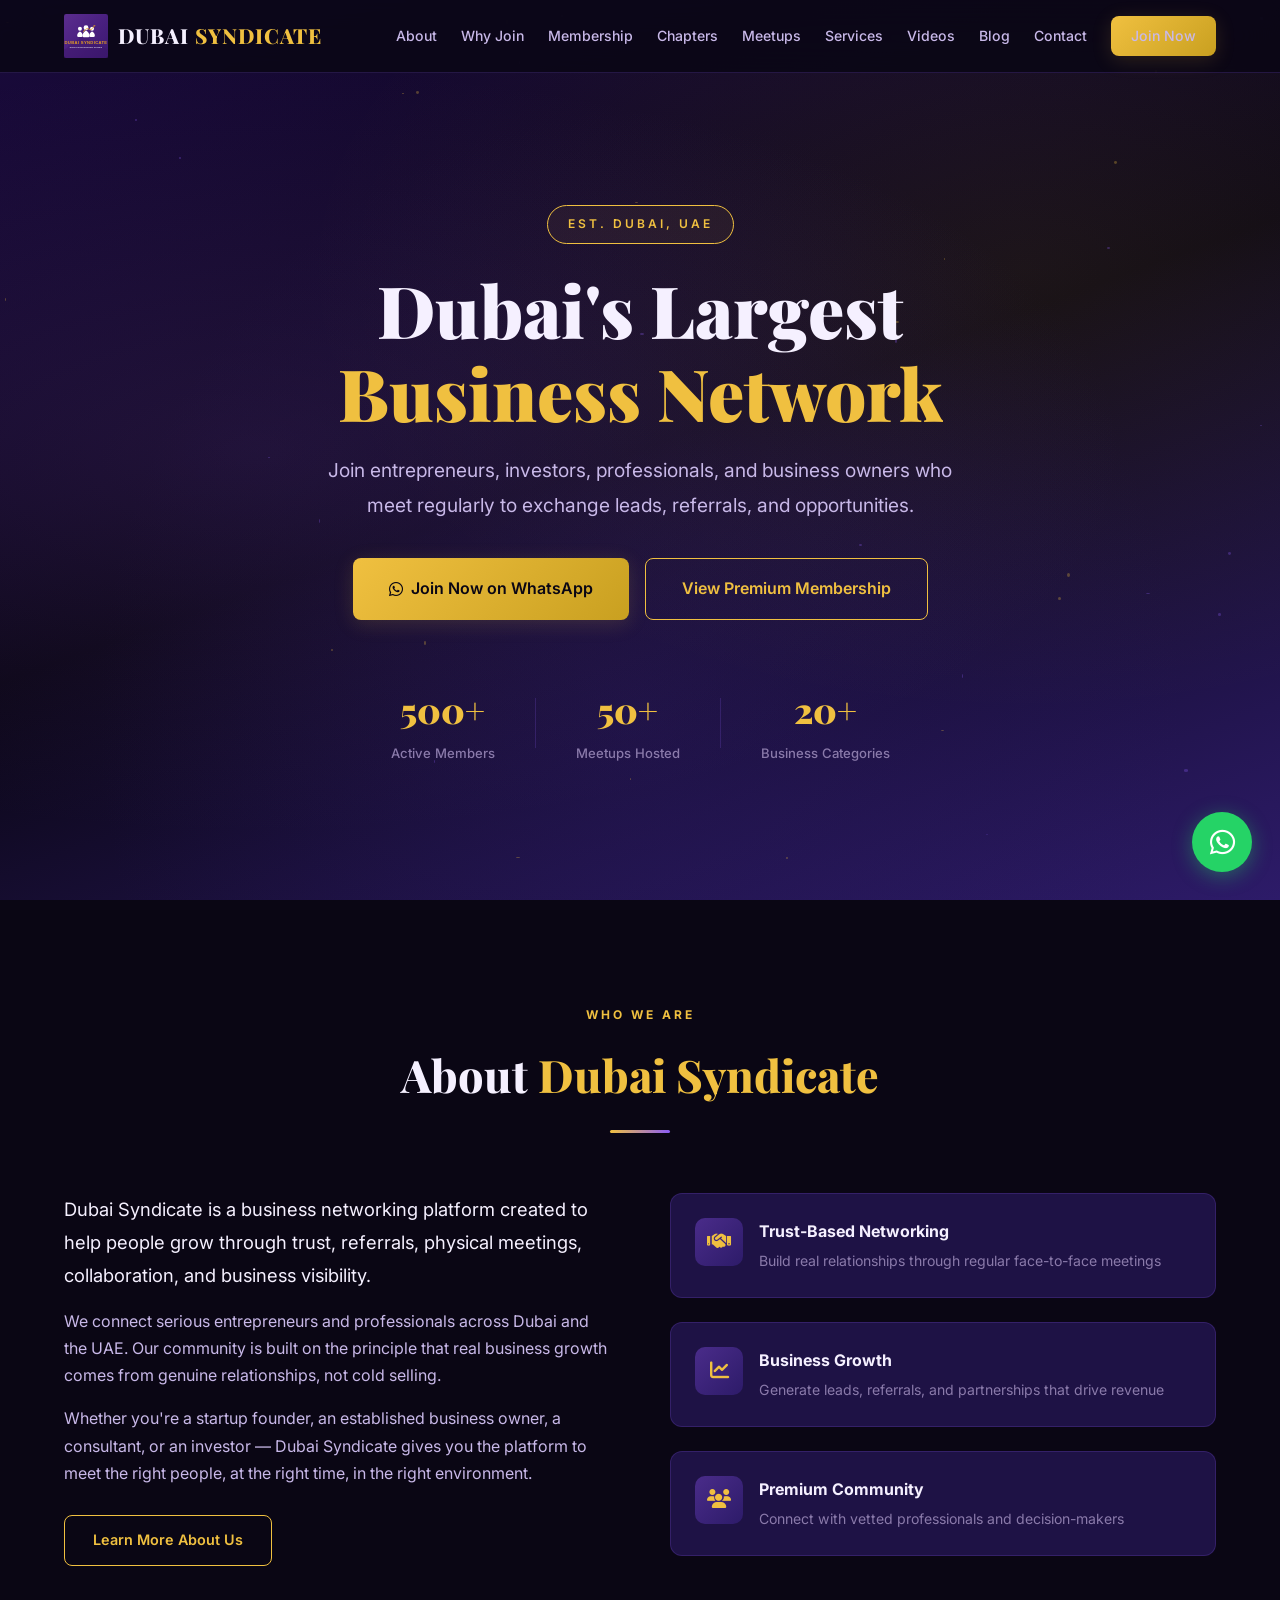
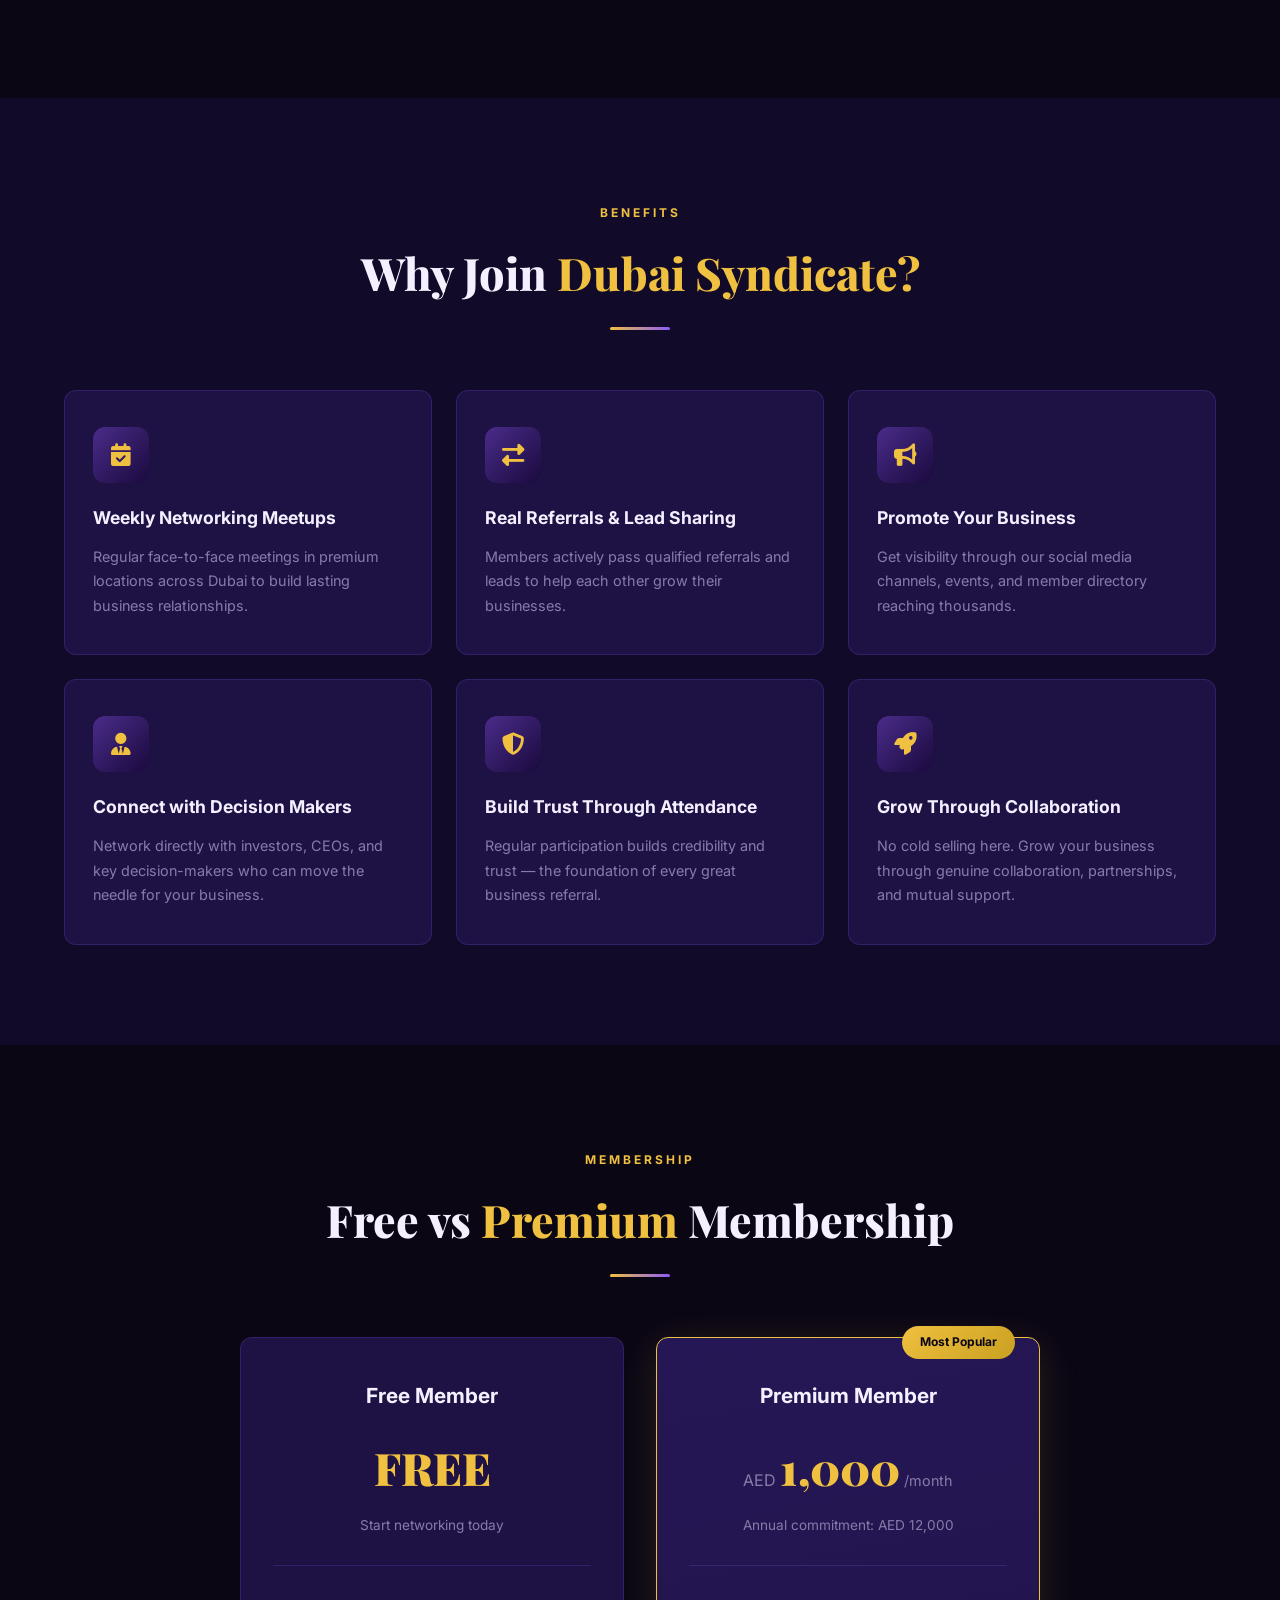
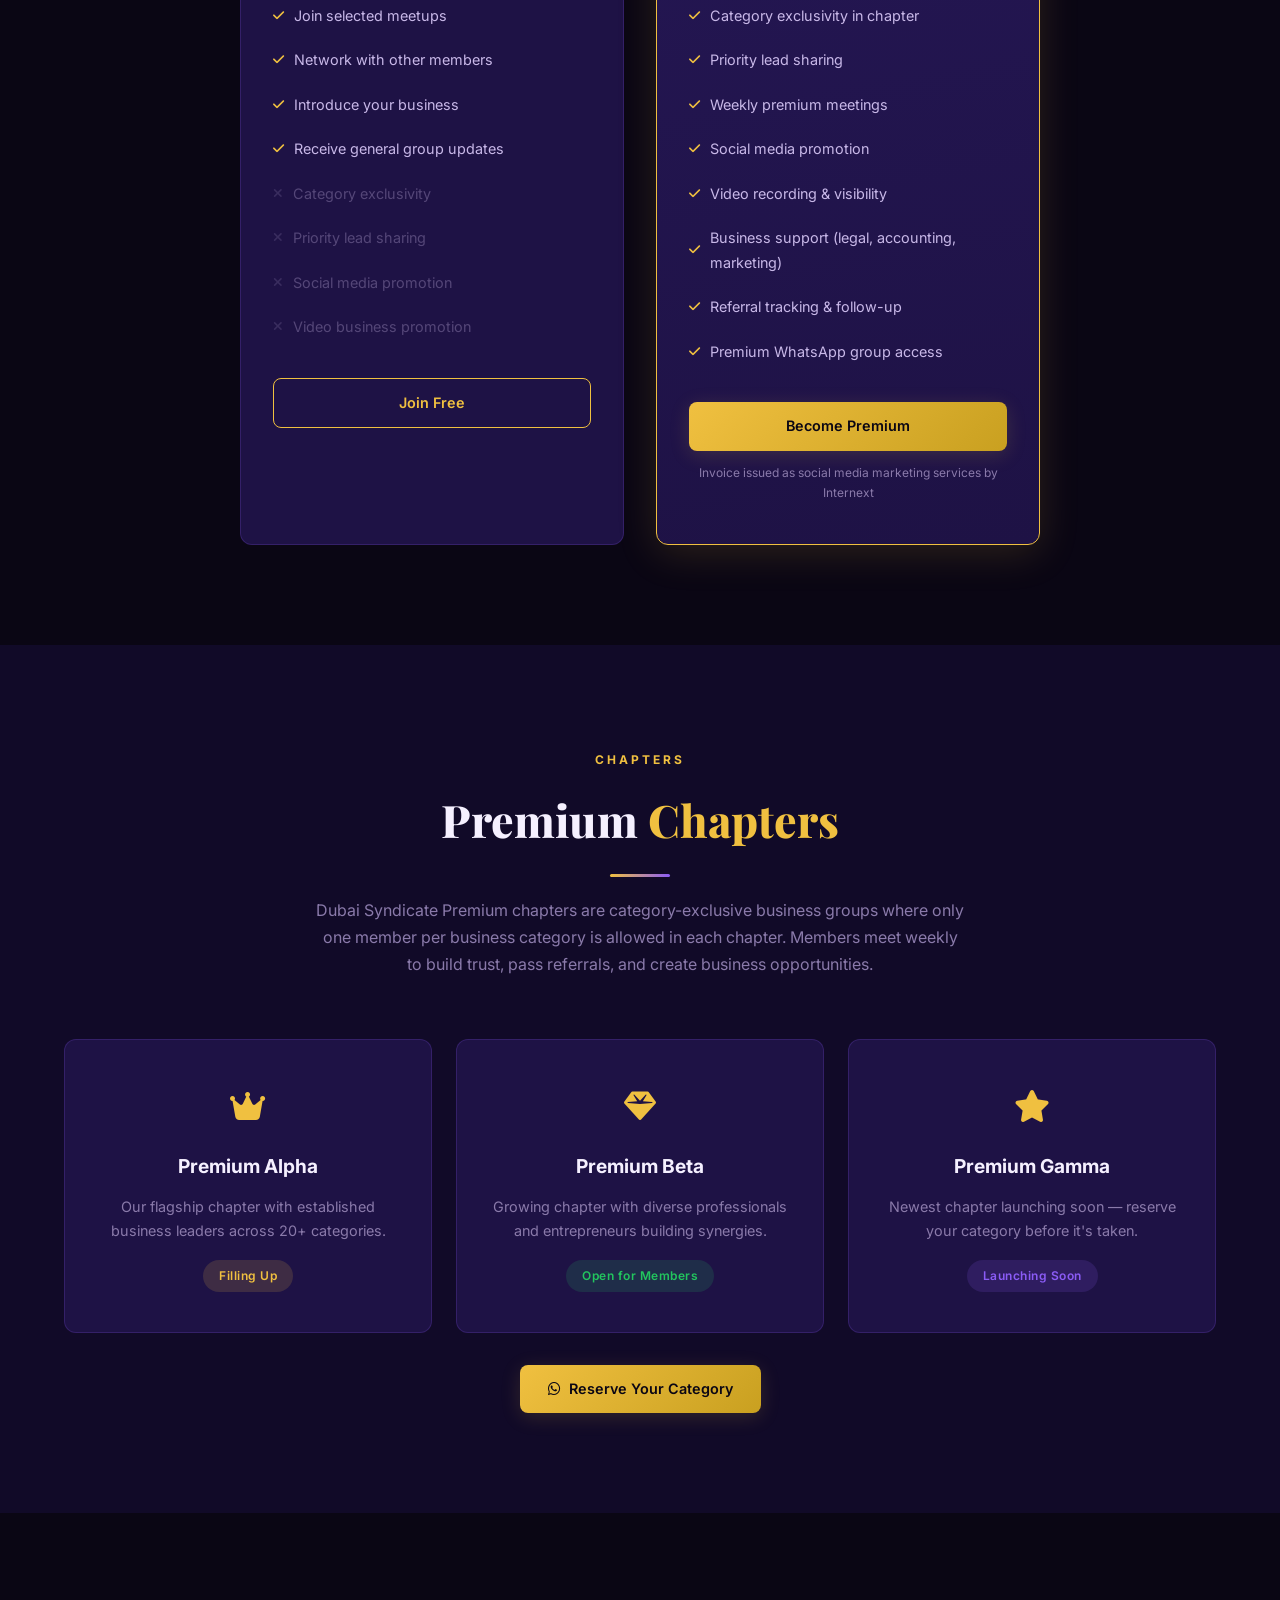
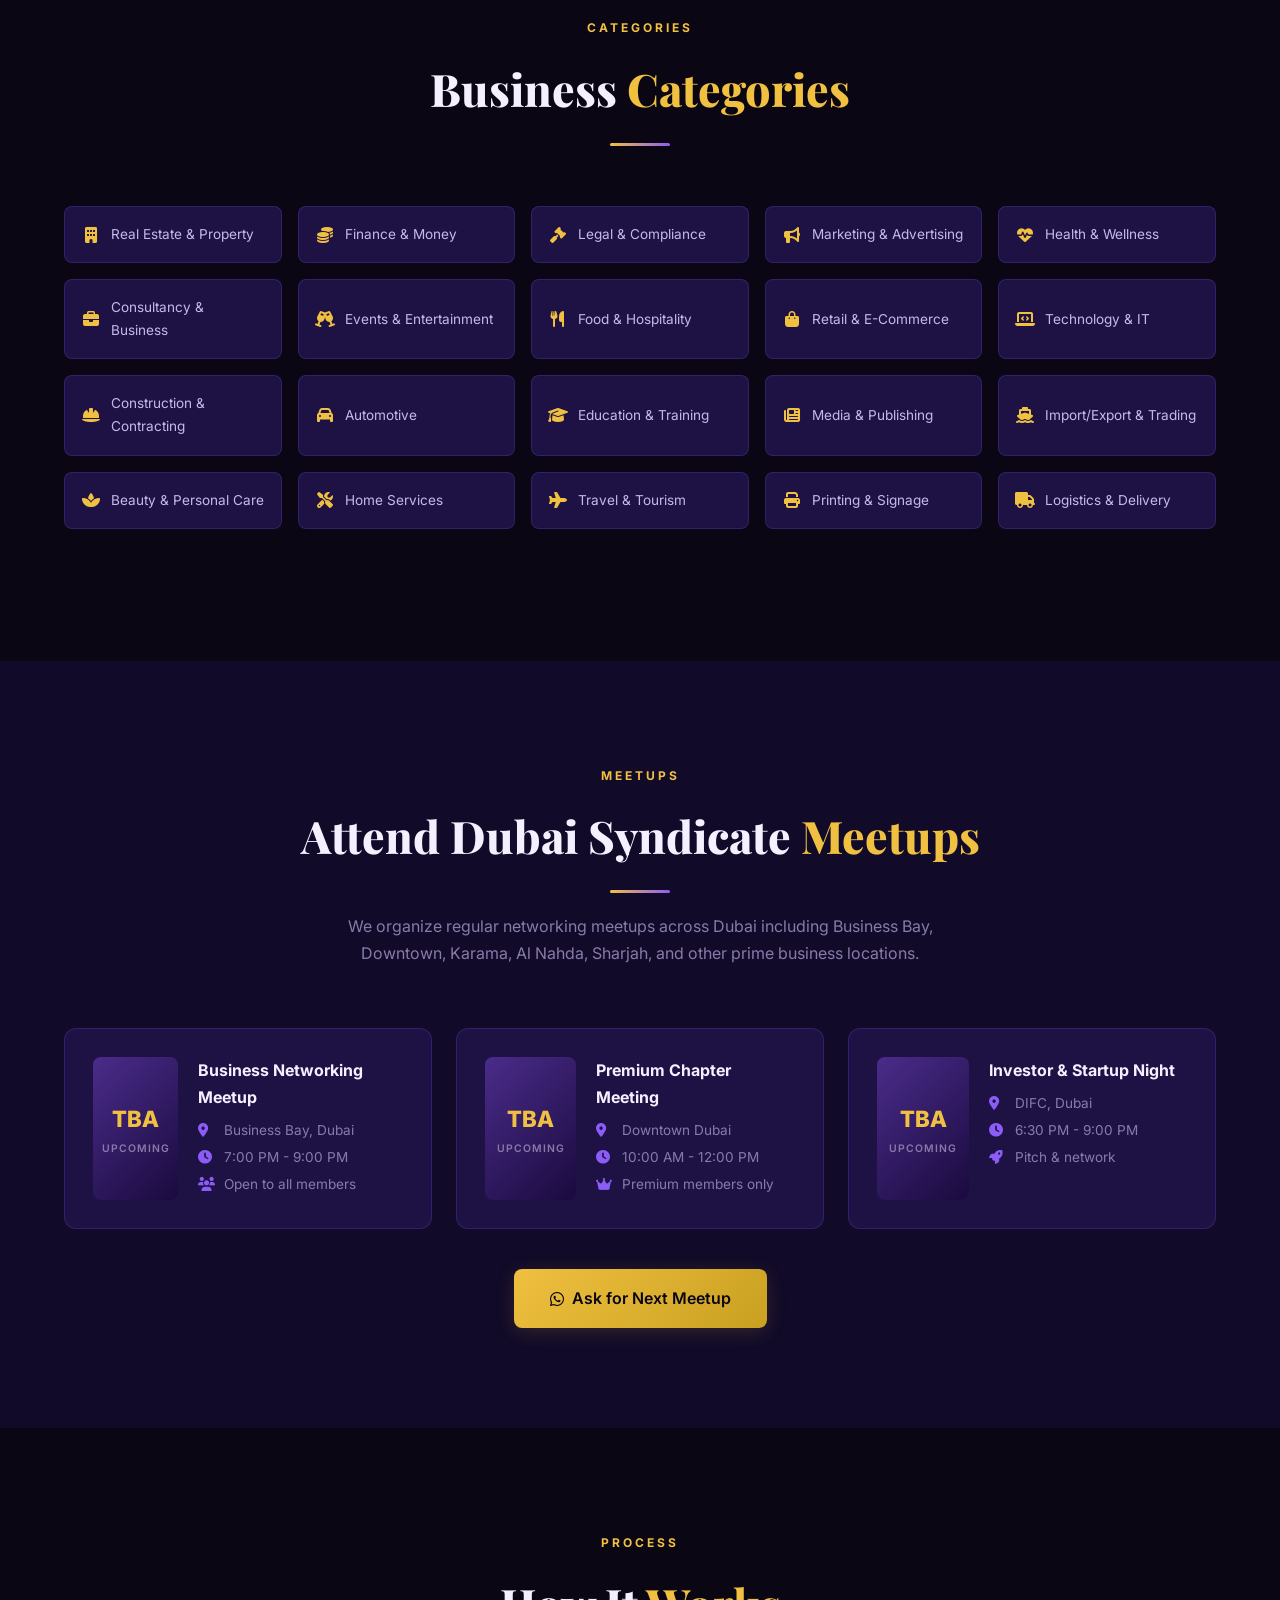
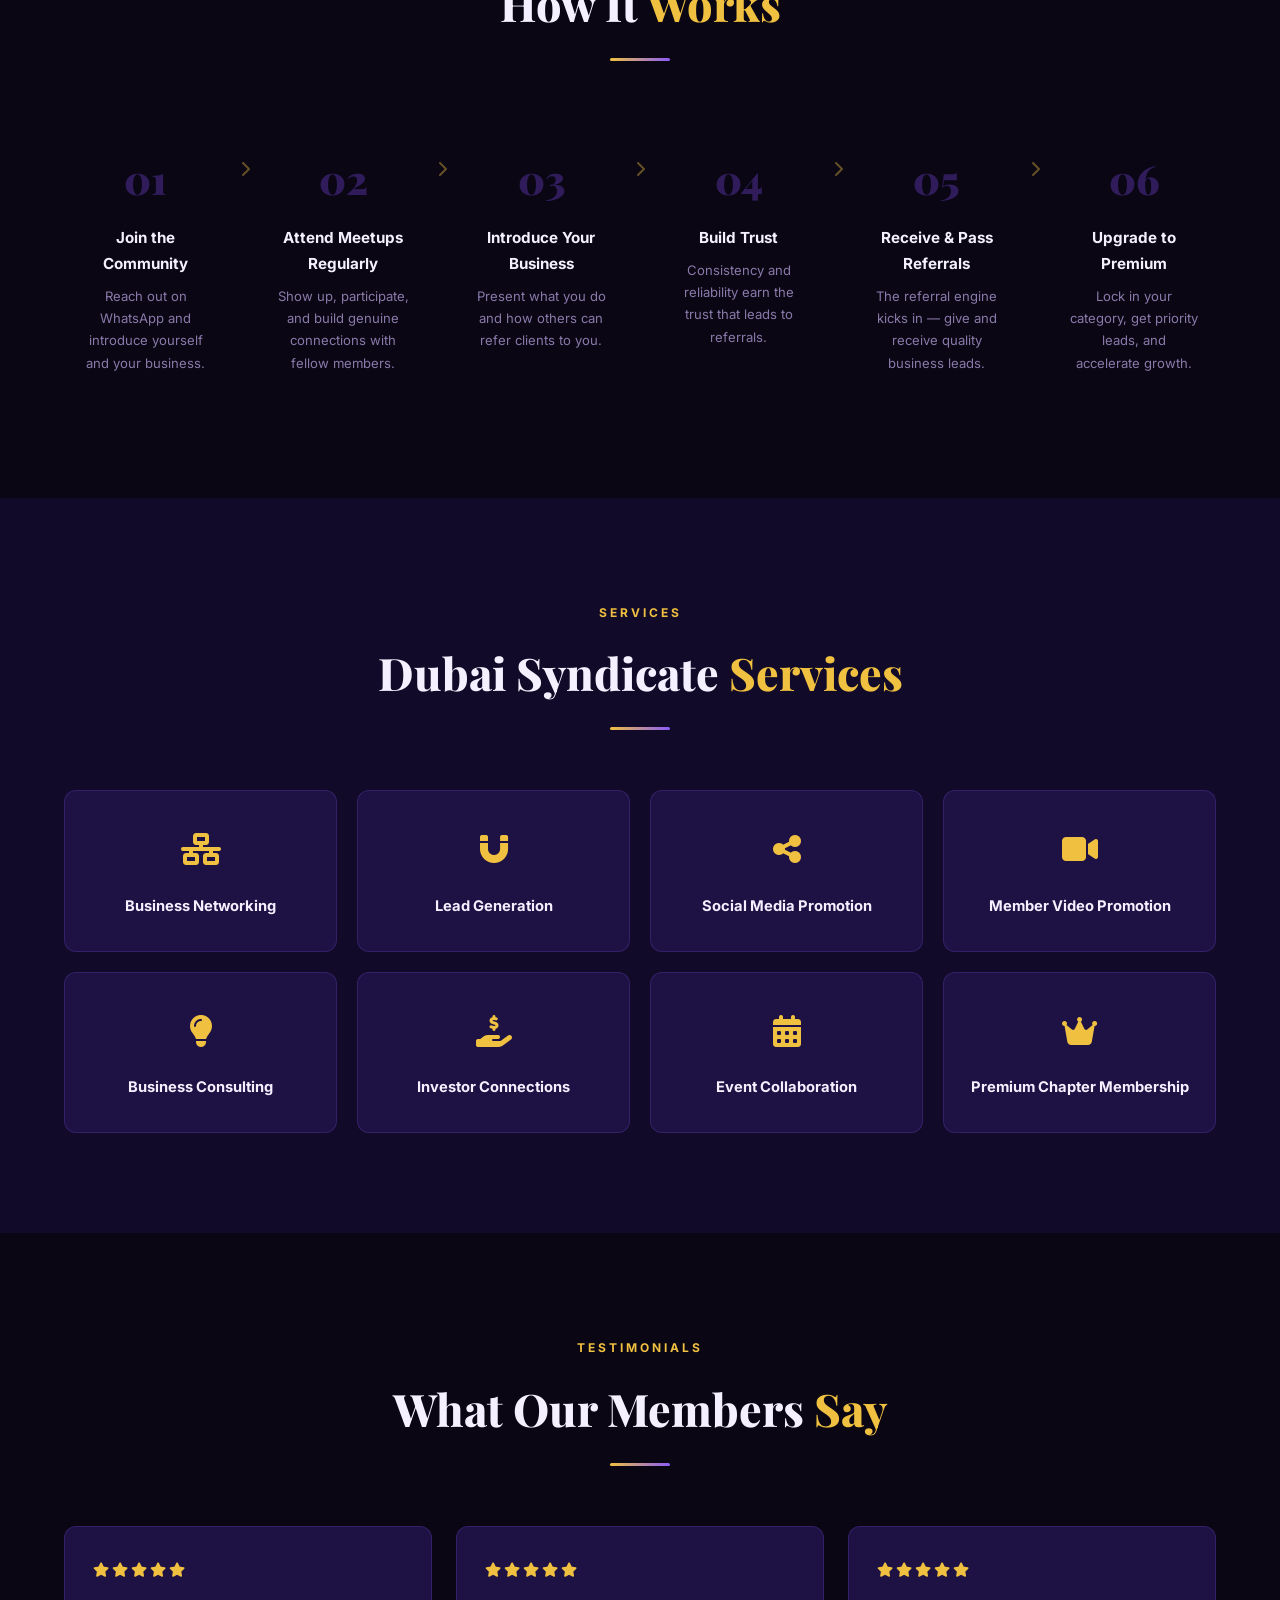
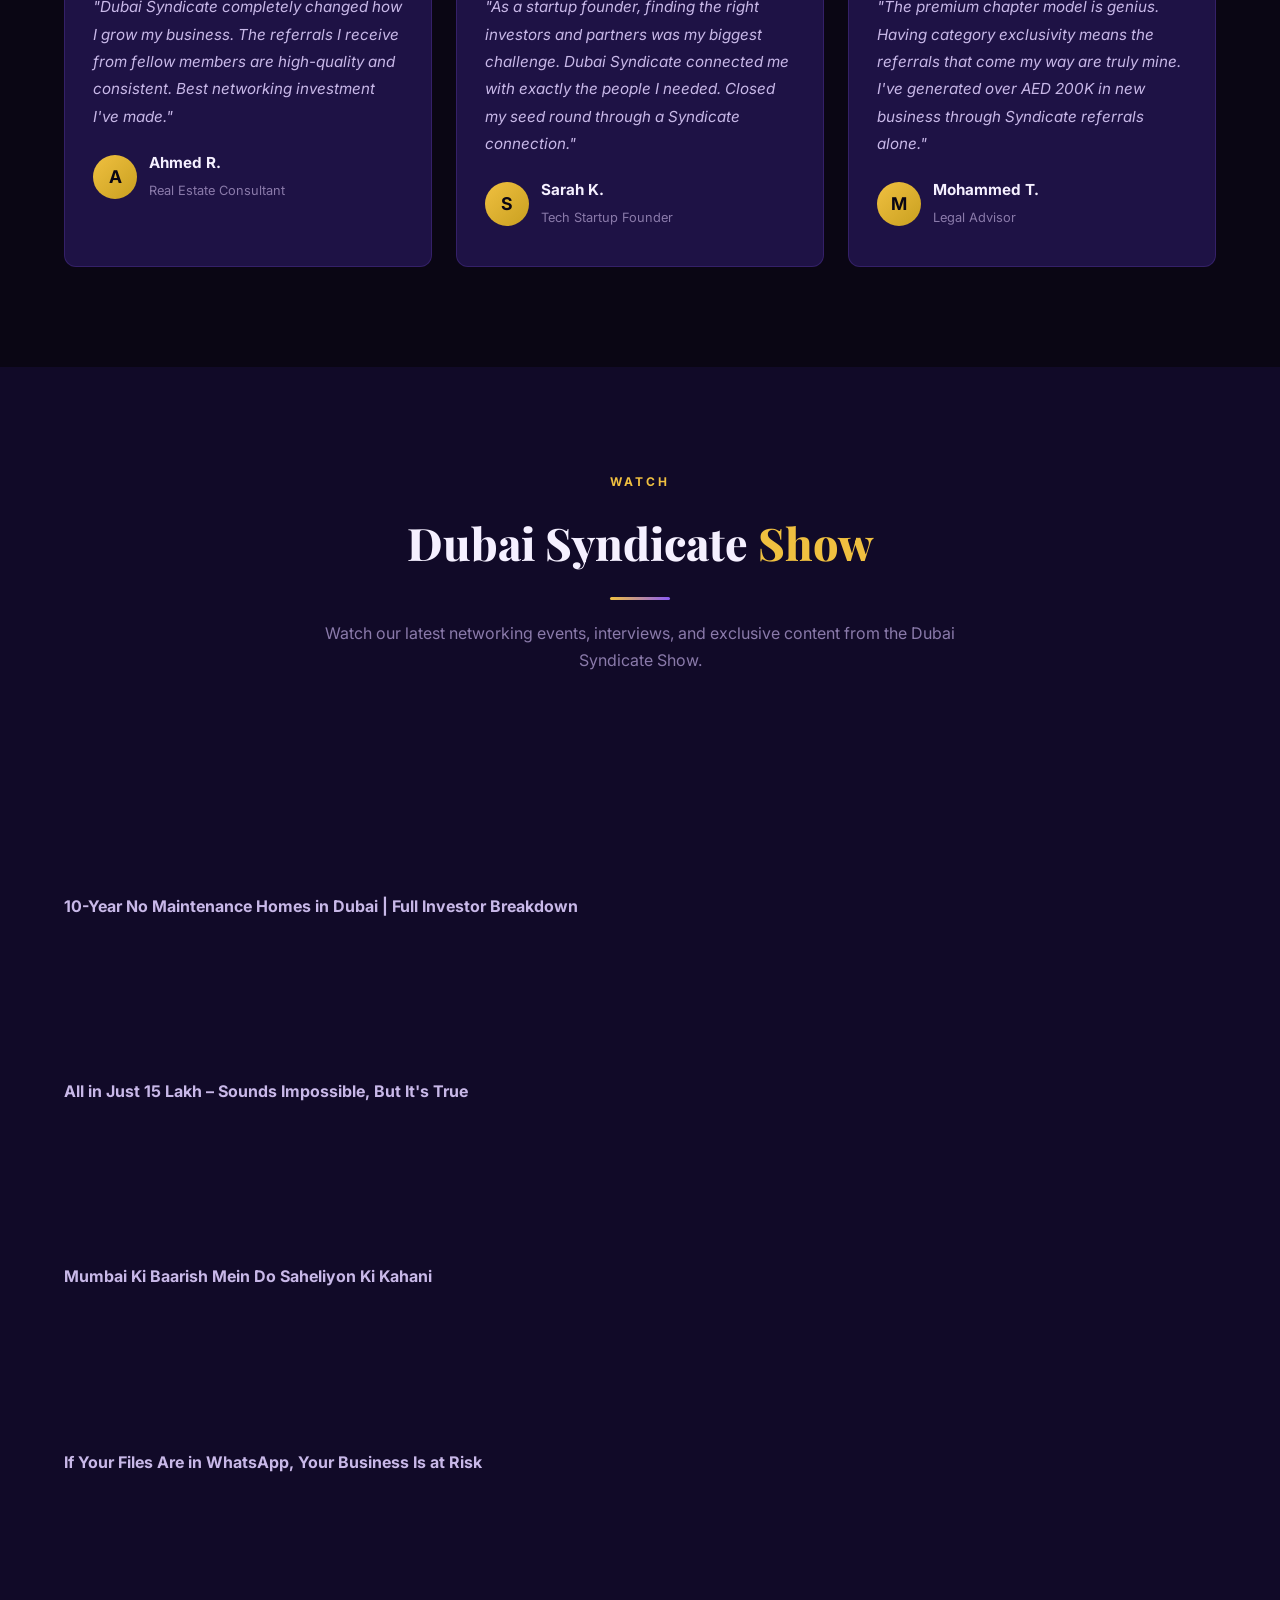
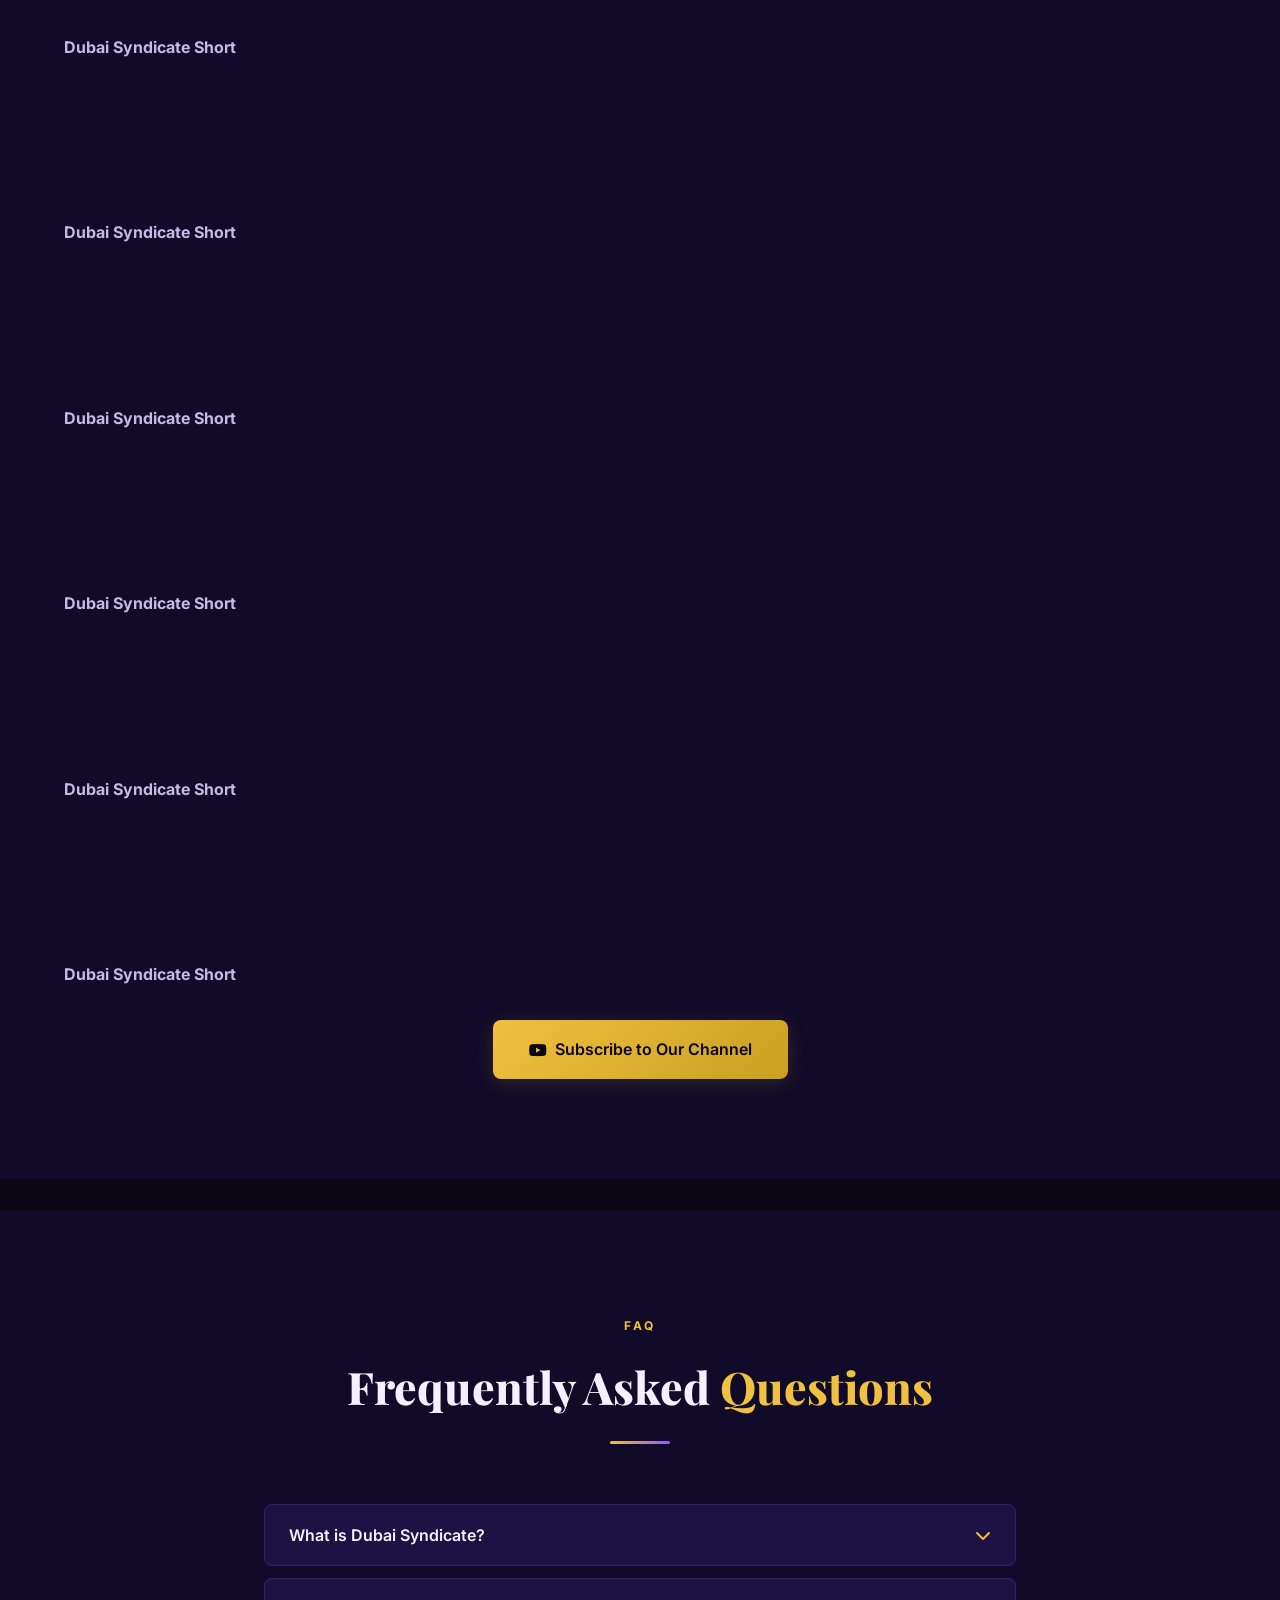
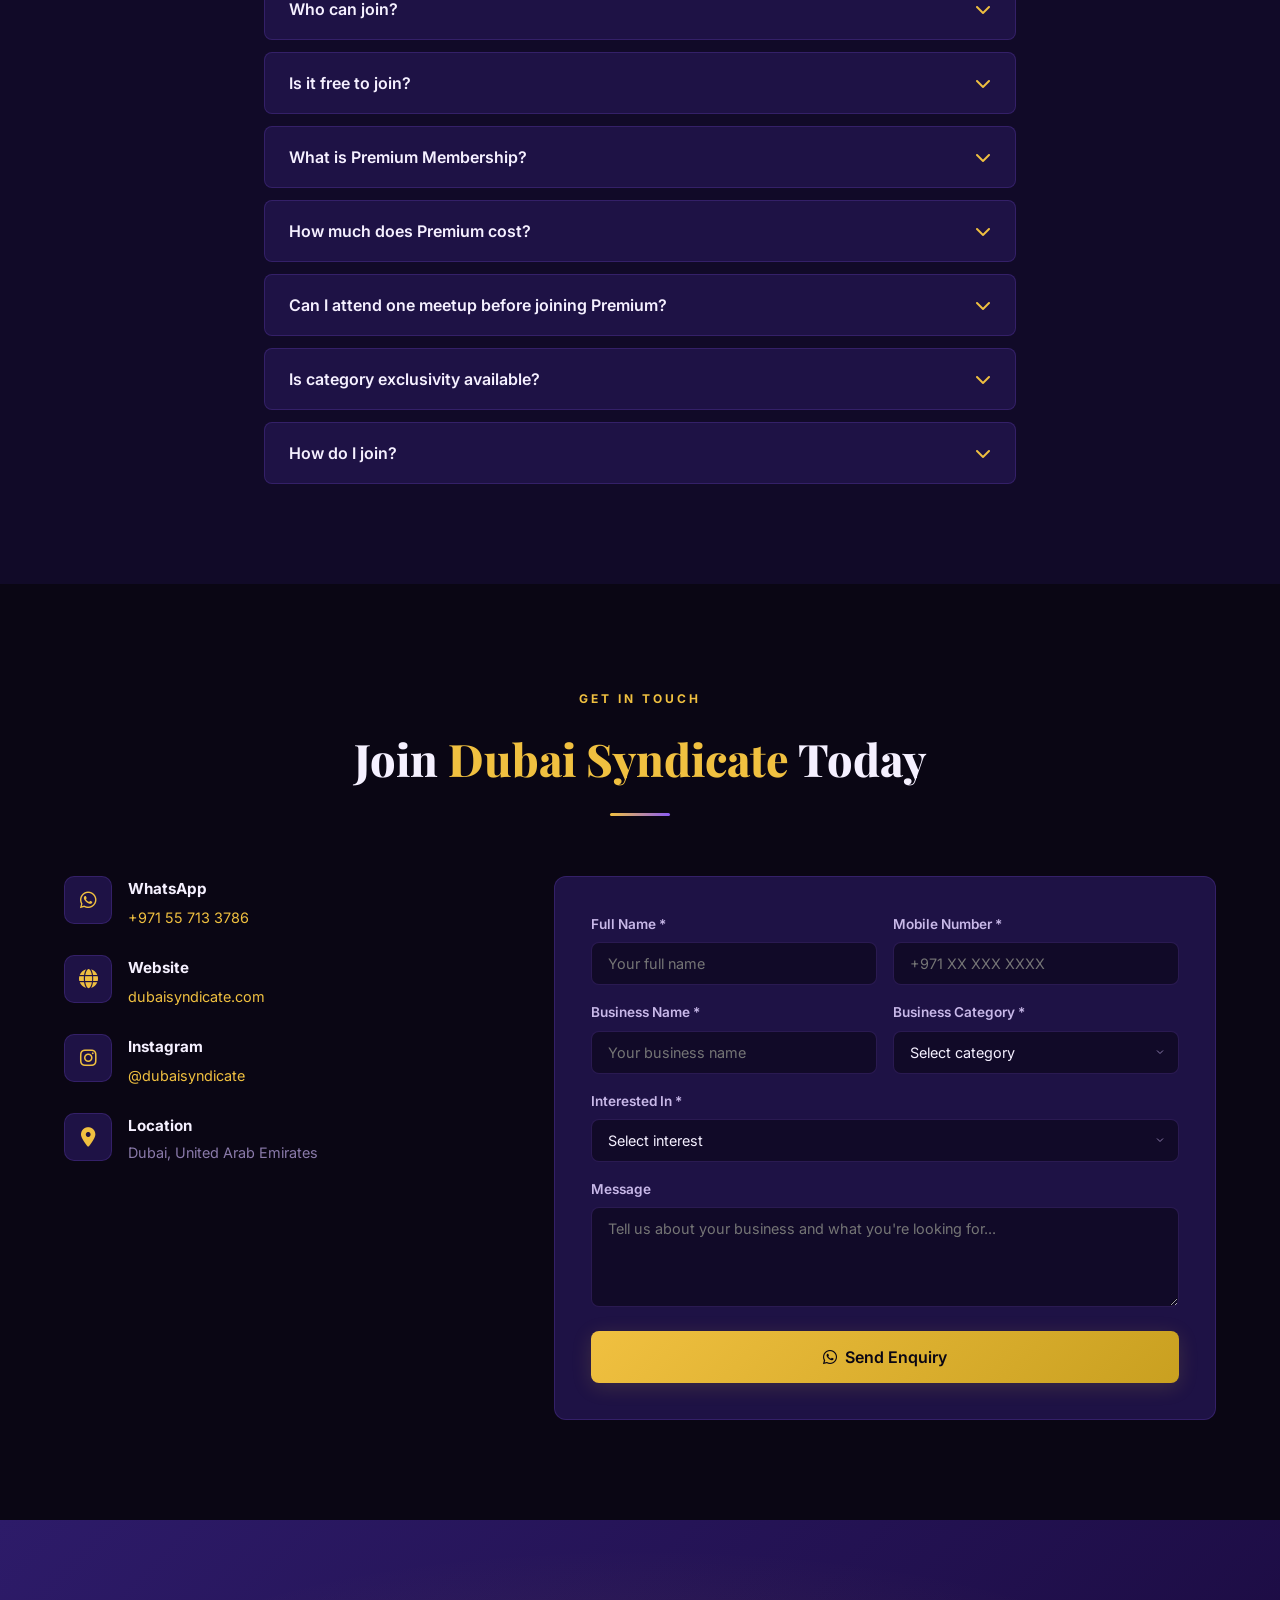
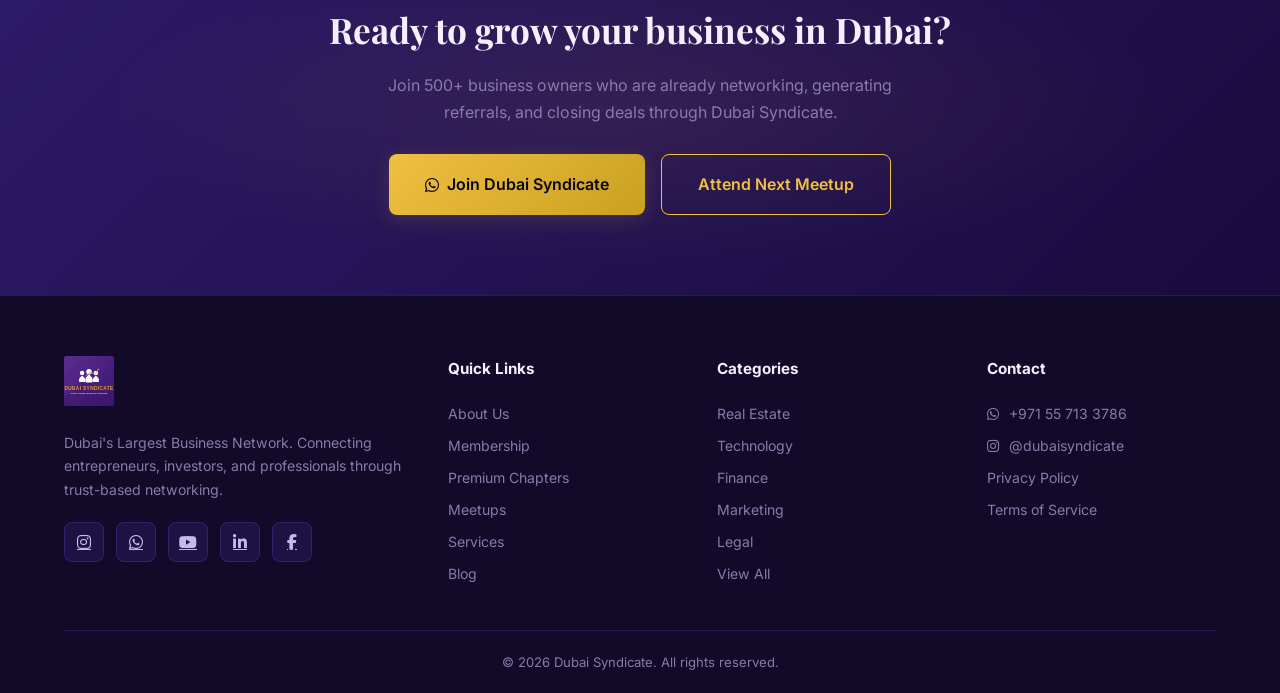
==== commit e1c656d4: "Add YouTube videos section with 10 videos from Jan 2026+" ====
--- a/index.html
+++ b/index.html
@@ -35,6 +35,7 @@
                 <a href="#chapters">Chapters</a>
                 <a href="#meetups">Meetups</a>
                 <a href="#services">Services</a>
+                <a href="#videos">Videos</a>
                 <a href="blog.html">Blog</a>
                 <a href="#contact">Contact</a>
                 <a href="https://wa.me/971557133786" class="btn btn-gold btn-sm" target="_blank">Join Now</a>
@@ -490,6 +491,84 @@
                         </div>
                     </div>
                 </div>
+            </div>
+        </div>
+    </section>
+
+    
+    <!-- ========== YOUTUBE VIDEOS SECTION ========== -->
+    <section id="videos" class="section section-dark">
+        <div class="container">
+            <div class="section-header">
+                <span class="section-tag">Watch</span>
+                <h2>Dubai Syndicate <span class="gold">Show</span></h2>
+                <div class="section-line"></div>
+                <p class="section-sub">Watch our latest networking events, interviews, and exclusive content from the Dubai Syndicate Show.</p>
+            </div>
+            <div class="videos-grid">
+                <div class="video-card">
+                    <div class="video-wrapper">
+                        <iframe src="https://www.youtube.com/embed/Jvz_sXWjd1E" title="10-Year No Maintenance Homes in Dubai" frameborder="0" allow="accelerometer; autoplay; clipboard-write; encrypted-media; gyroscope; picture-in-picture" allowfullscreen loading="lazy"></iframe>
+                    </div>
+                    <h4 class="video-title">10-Year No Maintenance Homes in Dubai | Full Investor Breakdown</h4>
+                </div>
+                <div class="video-card">
+                    <div class="video-wrapper">
+                        <iframe src="https://www.youtube.com/embed/T_v_-YXRP74" title="All in Just 15 Lakh" frameborder="0" allow="accelerometer; autoplay; clipboard-write; encrypted-media; gyroscope; picture-in-picture" allowfullscreen loading="lazy"></iframe>
+                    </div>
+                    <h4 class="video-title">All in Just 15 Lakh – Sounds Impossible, But It's True</h4>
+                </div>
+                <div class="video-card">
+                    <div class="video-wrapper">
+                        <iframe src="https://www.youtube.com/embed/fOYTVxlIPYE" title="Mumbai ki Baarish Mein Do Saheliyon Ki Kahani" frameborder="0" allow="accelerometer; autoplay; clipboard-write; encrypted-media; gyroscope; picture-in-picture" allowfullscreen loading="lazy"></iframe>
+                    </div>
+                    <h4 class="video-title">Mumbai Ki Baarish Mein Do Saheliyon Ki Kahani</h4>
+                </div>
+                <div class="video-card">
+                    <div class="video-wrapper">
+                        <iframe src="https://www.youtube.com/embed/rCFsXVIeuZc" title="If Your Files Are in WhatsApp Your Business Is at Risk" frameborder="0" allow="accelerometer; autoplay; clipboard-write; encrypted-media; gyroscope; picture-in-picture" allowfullscreen loading="lazy"></iframe>
+                    </div>
+                    <h4 class="video-title">If Your Files Are in WhatsApp, Your Business Is at Risk</h4>
+                </div>
+                <div class="video-card">
+                    <div class="video-wrapper">
+                        <iframe src="https://www.youtube.com/embed/0K7jU_X0OlI" title="Dubai Syndicate Short" frameborder="0" allow="accelerometer; autoplay; clipboard-write; encrypted-media; gyroscope; picture-in-picture" allowfullscreen loading="lazy"></iframe>
+                    </div>
+                    <h4 class="video-title">Dubai Syndicate Short</h4>
+                </div>
+                <div class="video-card">
+                    <div class="video-wrapper">
+                        <iframe src="https://www.youtube.com/embed/Mx__A23la3A" title="Dubai Syndicate Short" frameborder="0" allow="accelerometer; autoplay; clipboard-write; encrypted-media; gyroscope; picture-in-picture" allowfullscreen loading="lazy"></iframe>
+                    </div>
+                    <h4 class="video-title">Dubai Syndicate Short</h4>
+                </div>
+                <div class="video-card">
+                    <div class="video-wrapper">
+                        <iframe src="https://www.youtube.com/embed/hYb7Dc4ybjQ" title="Dubai Syndicate Short" frameborder="0" allow="accelerometer; autoplay; clipboard-write; encrypted-media; gyroscope; picture-in-picture" allowfullscreen loading="lazy"></iframe>
+                    </div>
+                    <h4 class="video-title">Dubai Syndicate Short</h4>
+                </div>
+                <div class="video-card">
+                    <div class="video-wrapper">
+                        <iframe src="https://www.youtube.com/embed/6ZFVHXoQSXk" title="Dubai Syndicate Short" frameborder="0" allow="accelerometer; autoplay; clipboard-write; encrypted-media; gyroscope; picture-in-picture" allowfullscreen loading="lazy"></iframe>
+                    </div>
+                    <h4 class="video-title">Dubai Syndicate Short</h4>
+                </div>
+                <div class="video-card">
+                    <div class="video-wrapper">
+                        <iframe src="https://www.youtube.com/embed/8ZLi0btbafo" title="Dubai Syndicate Short" frameborder="0" allow="accelerometer; autoplay; clipboard-write; encrypted-media; gyroscope; picture-in-picture" allowfullscreen loading="lazy"></iframe>
+                    </div>
+                    <h4 class="video-title">Dubai Syndicate Short</h4>
+                </div>
+                <div class="video-card">
+                    <div class="video-wrapper">
+                        <iframe src="https://www.youtube.com/embed/5-PiugmSkzw" title="Dubai Syndicate Short" frameborder="0" allow="accelerometer; autoplay; clipboard-write; encrypted-media; gyroscope; picture-in-picture" allowfullscreen loading="lazy"></iframe>
+                    </div>
+                    <h4 class="video-title">Dubai Syndicate Short</h4>
+                </div>
+            </div>
+            <div class="text-center mt-2">
+                <a href="https://www.youtube.com/@dubaisyndicateshow" class="btn btn-gold btn-lg" target="_blank"><i class="fab fa-youtube"></i> Subscribe to Our Channel</a>
             </div>
         </div>
     </section>
@@ -672,7 +751,8 @@
                     <div class="footer-social">
                         <a href="https://www.instagram.com/dubaisyndicate" target="_blank" aria-label="Instagram"><i class="fab fa-instagram"></i></a>
                         <a href="https://wa.me/971557133786" target="_blank" aria-label="WhatsApp"><i class="fab fa-whatsapp"></i></a>
-                        <a href="#" aria-label="LinkedIn"><i class="fab fa-linkedin-in"></i></a>
+                        <a href="https://www.youtube.com/@dubaisyndicateshow" target="_blank" aria-label="YouTube"><i class="fab fa-youtube"></i></a>
+                    <a href="#" aria-label="LinkedIn"><i class="fab fa-linkedin-in"></i></a>
                         <a href="#" aria-label="Facebook"><i class="fab fa-facebook-f"></i></a>
                     </div>
                 </div>
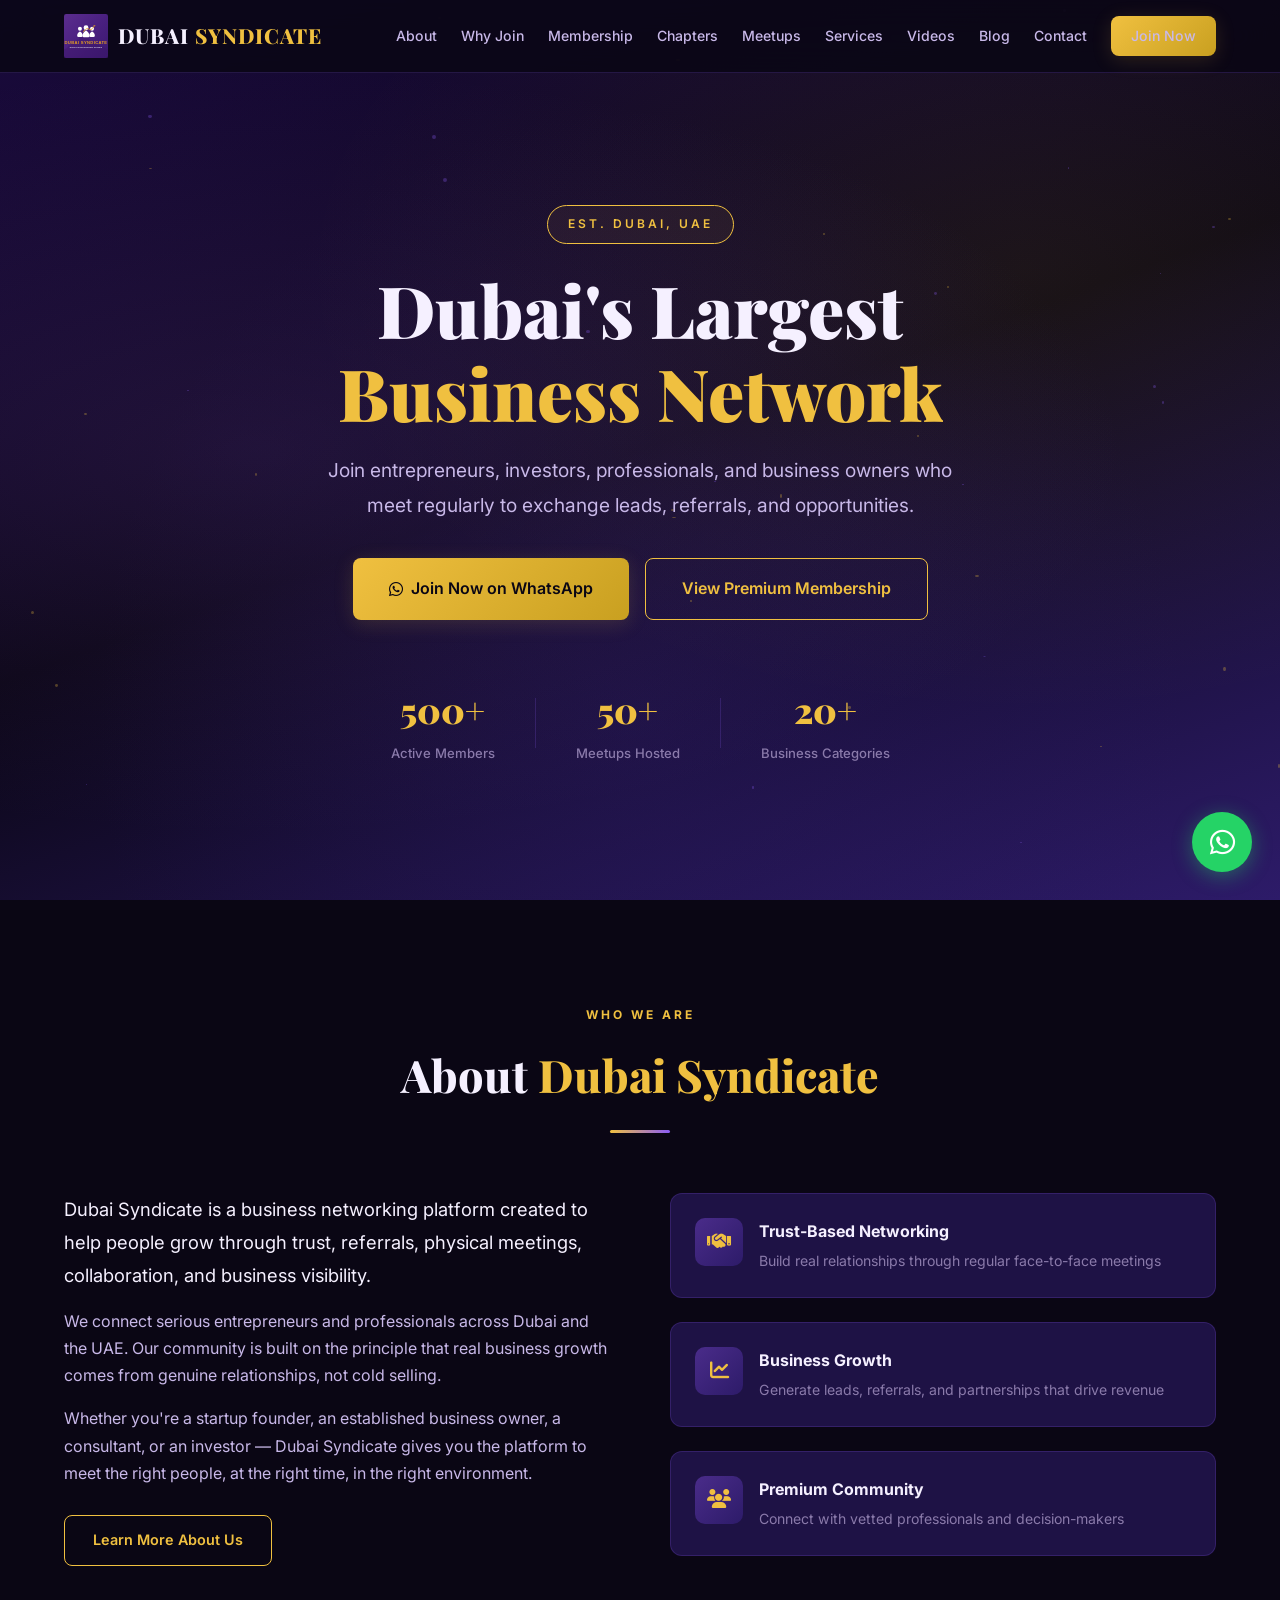
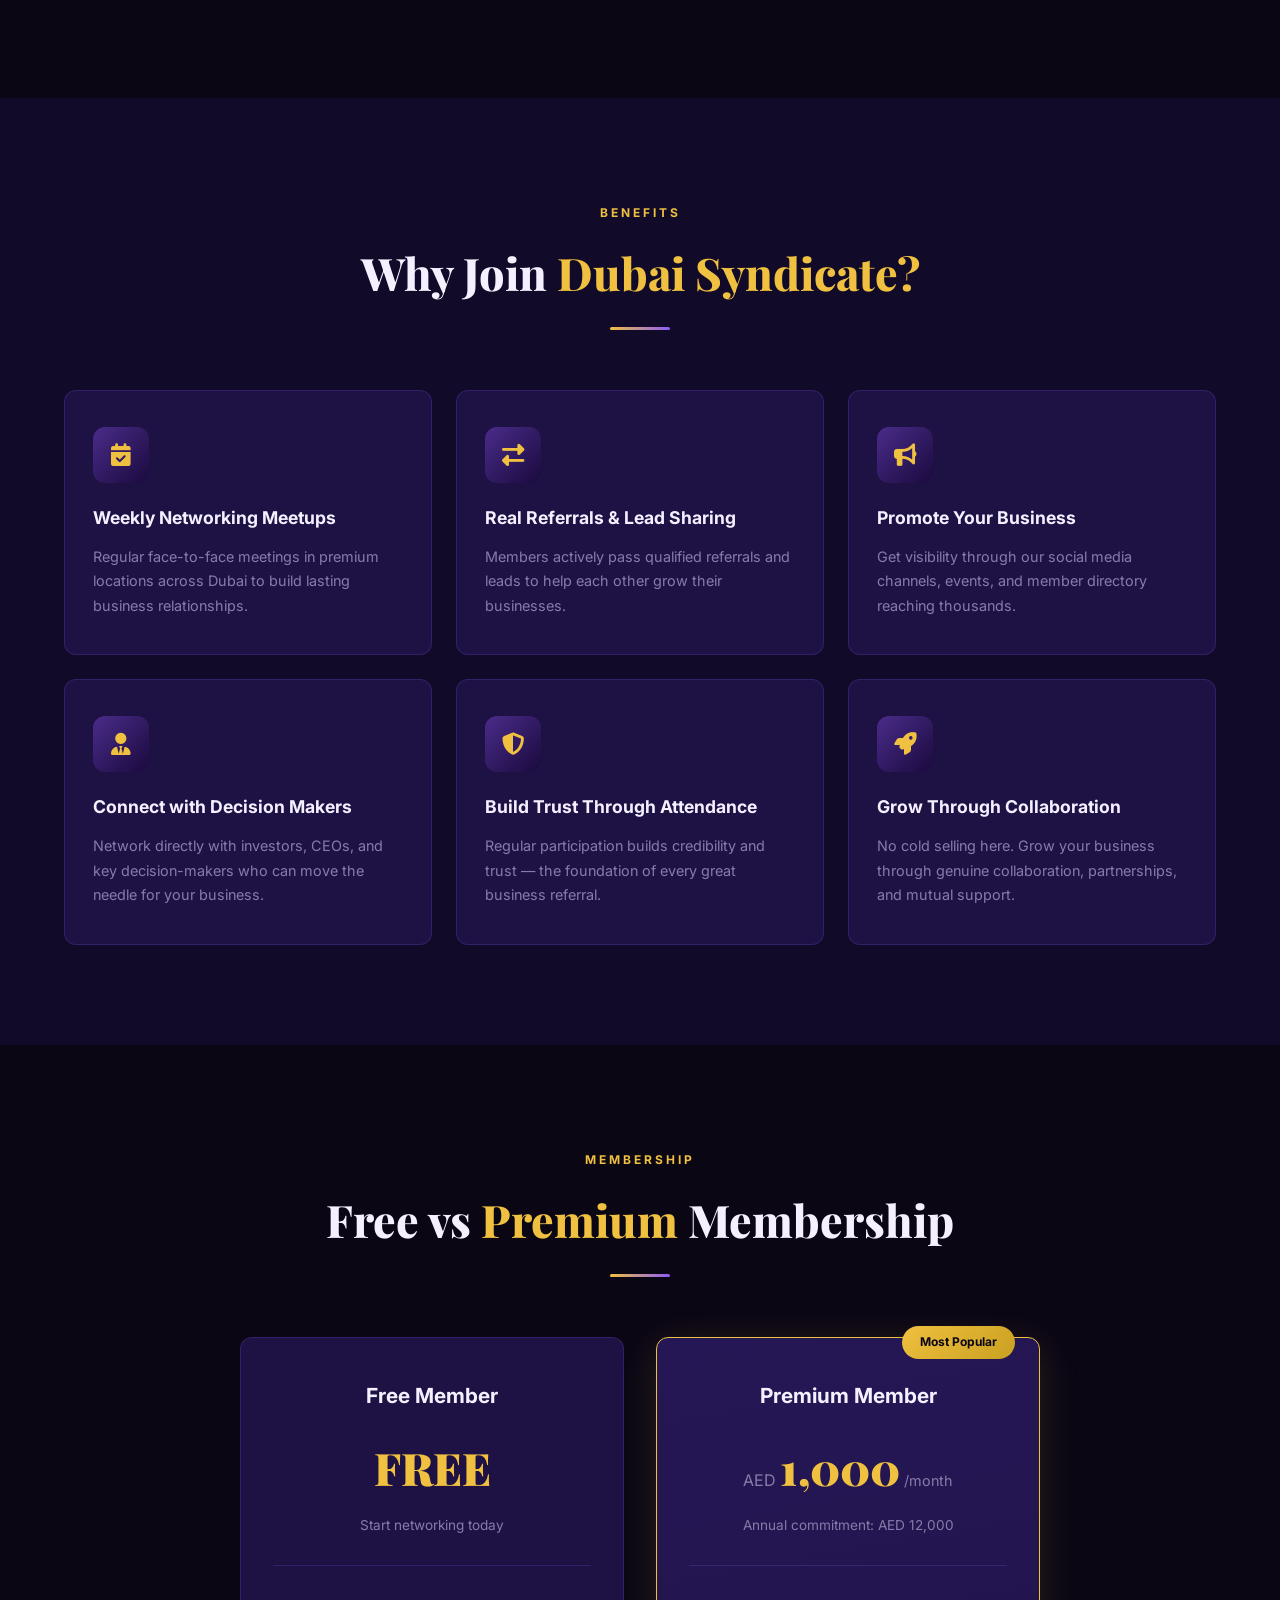
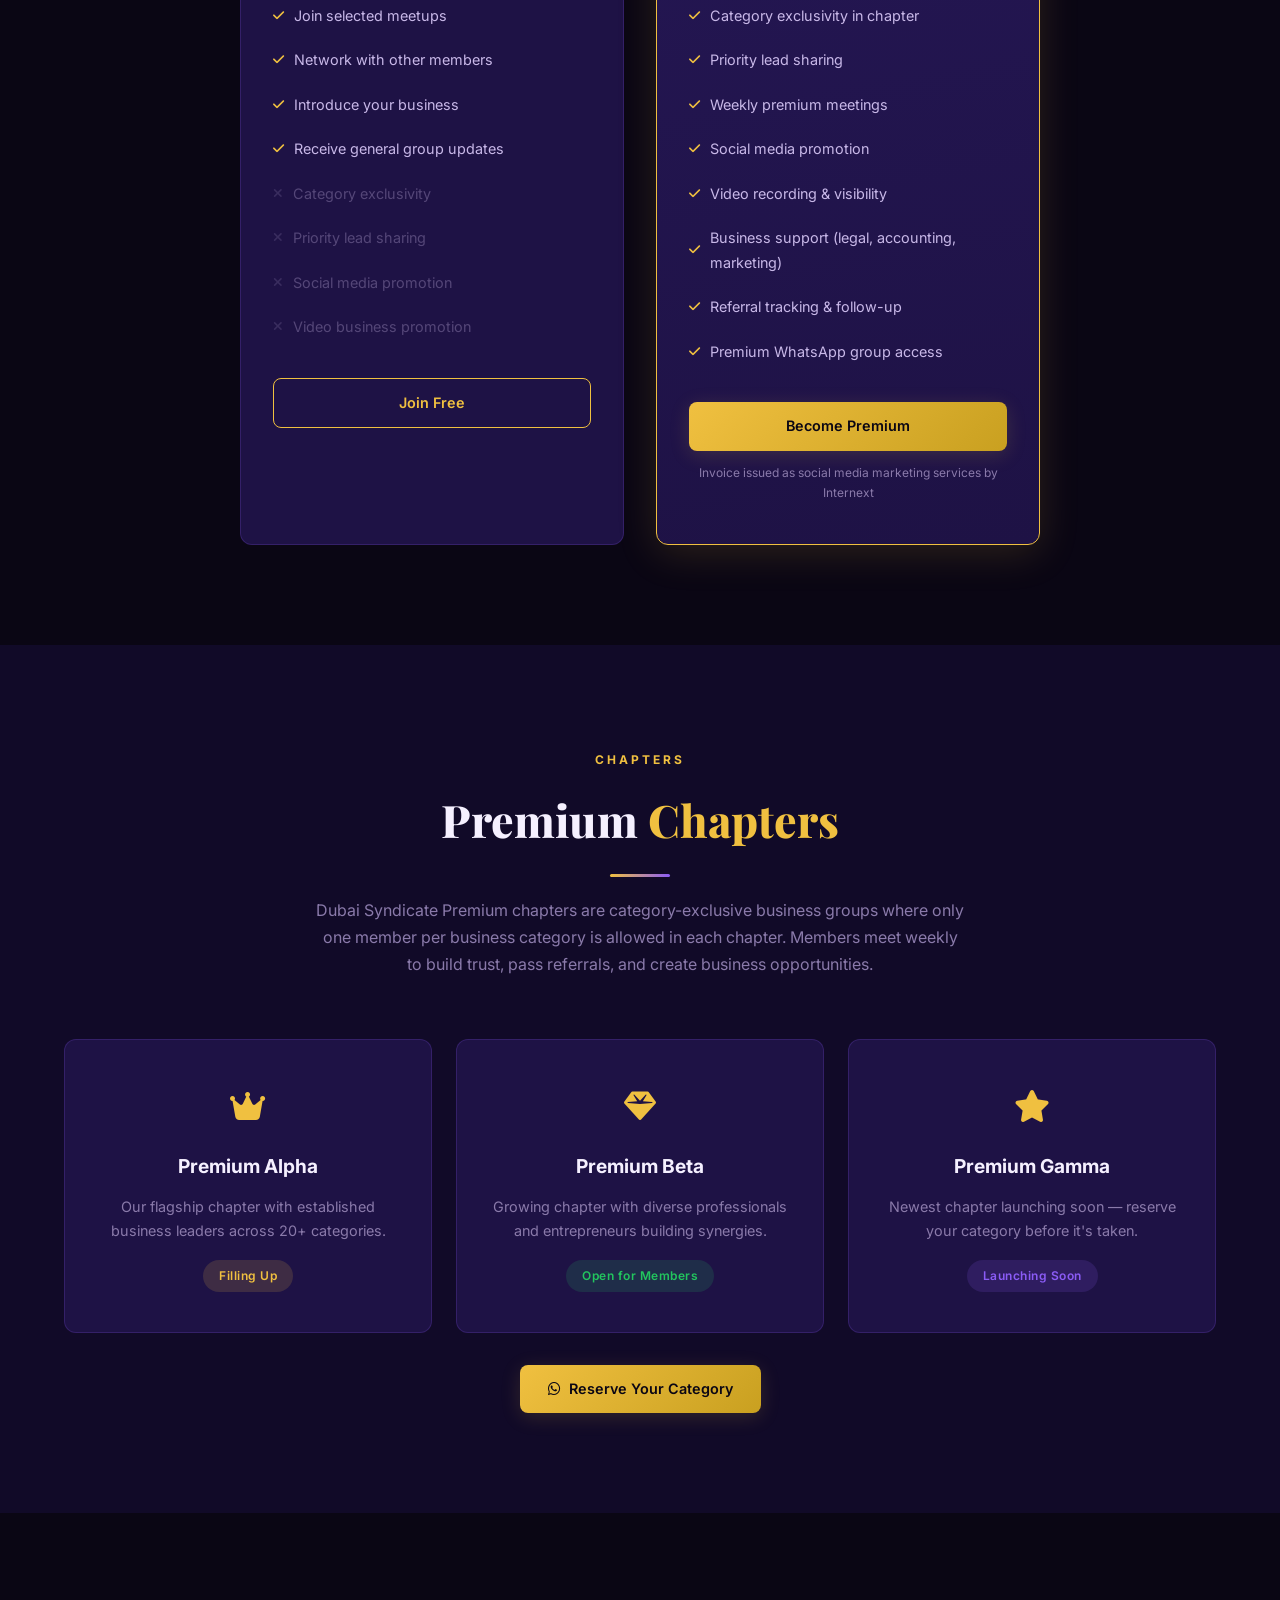
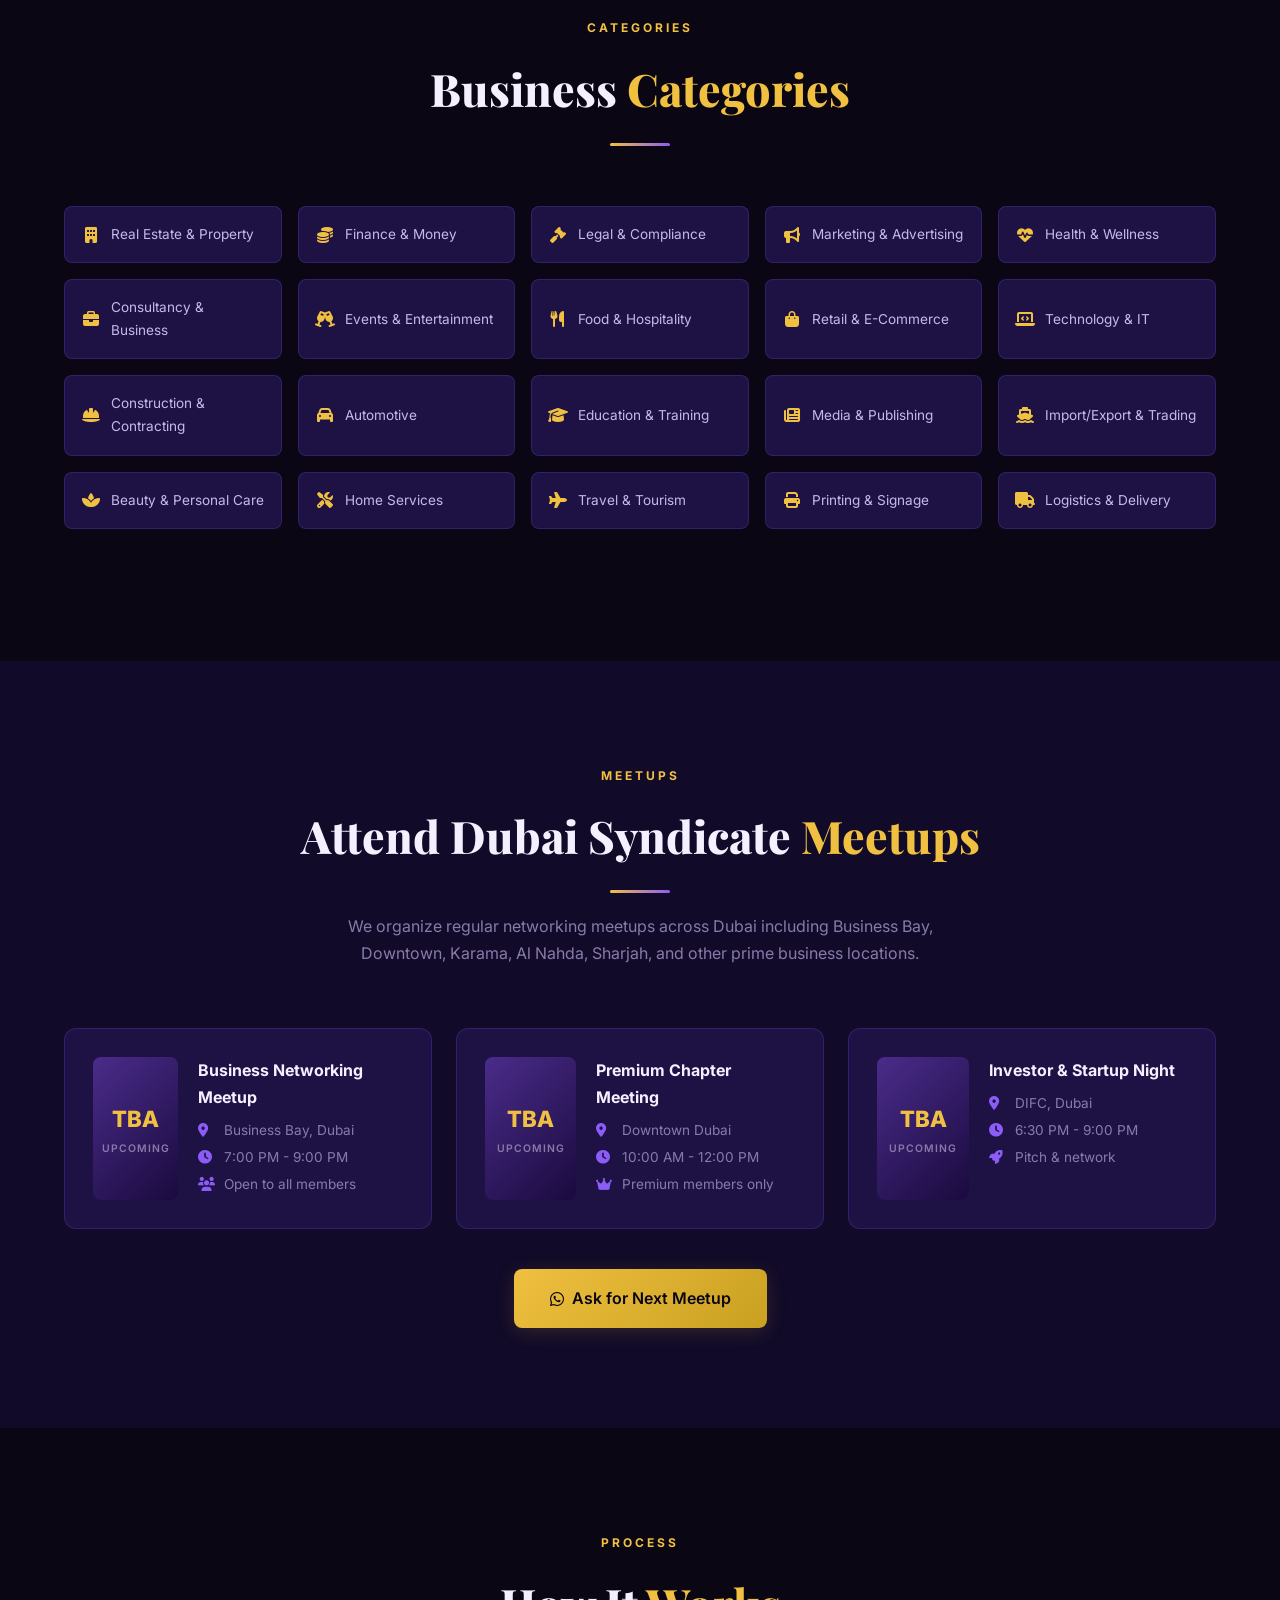
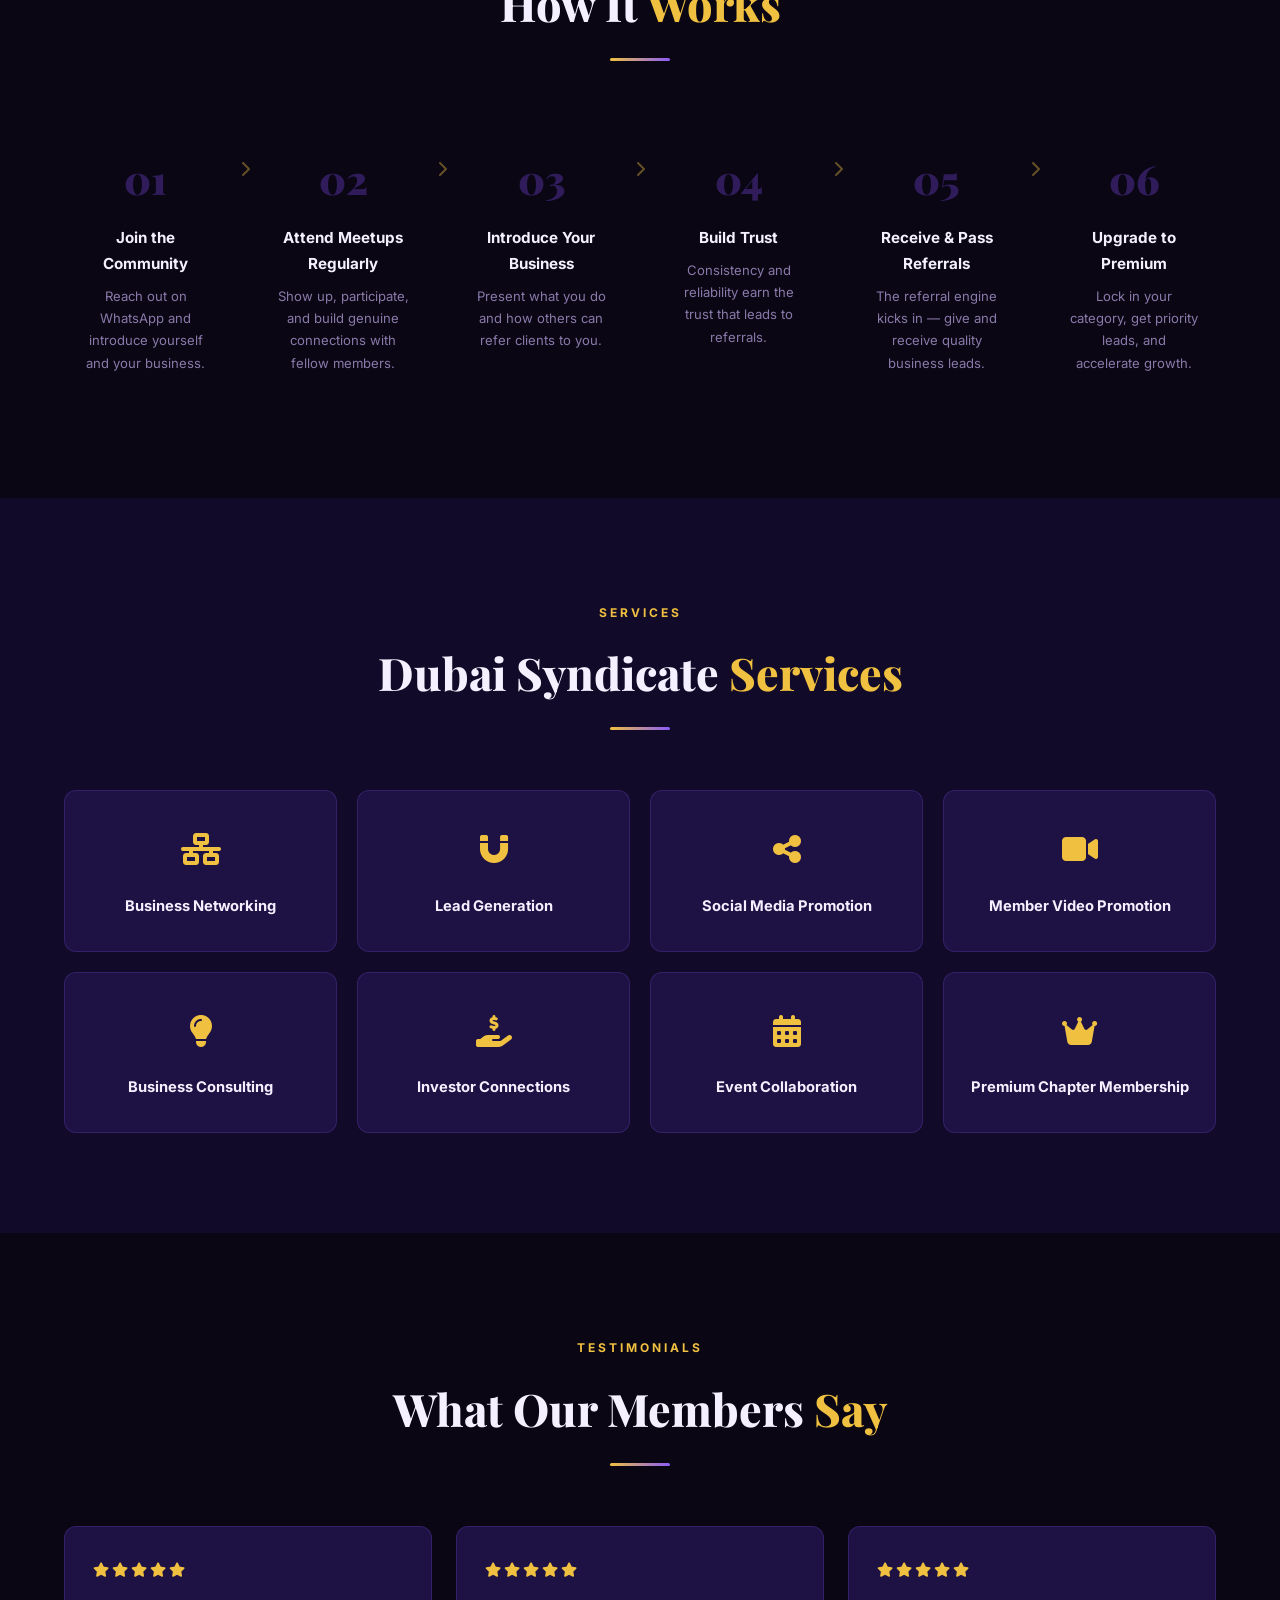
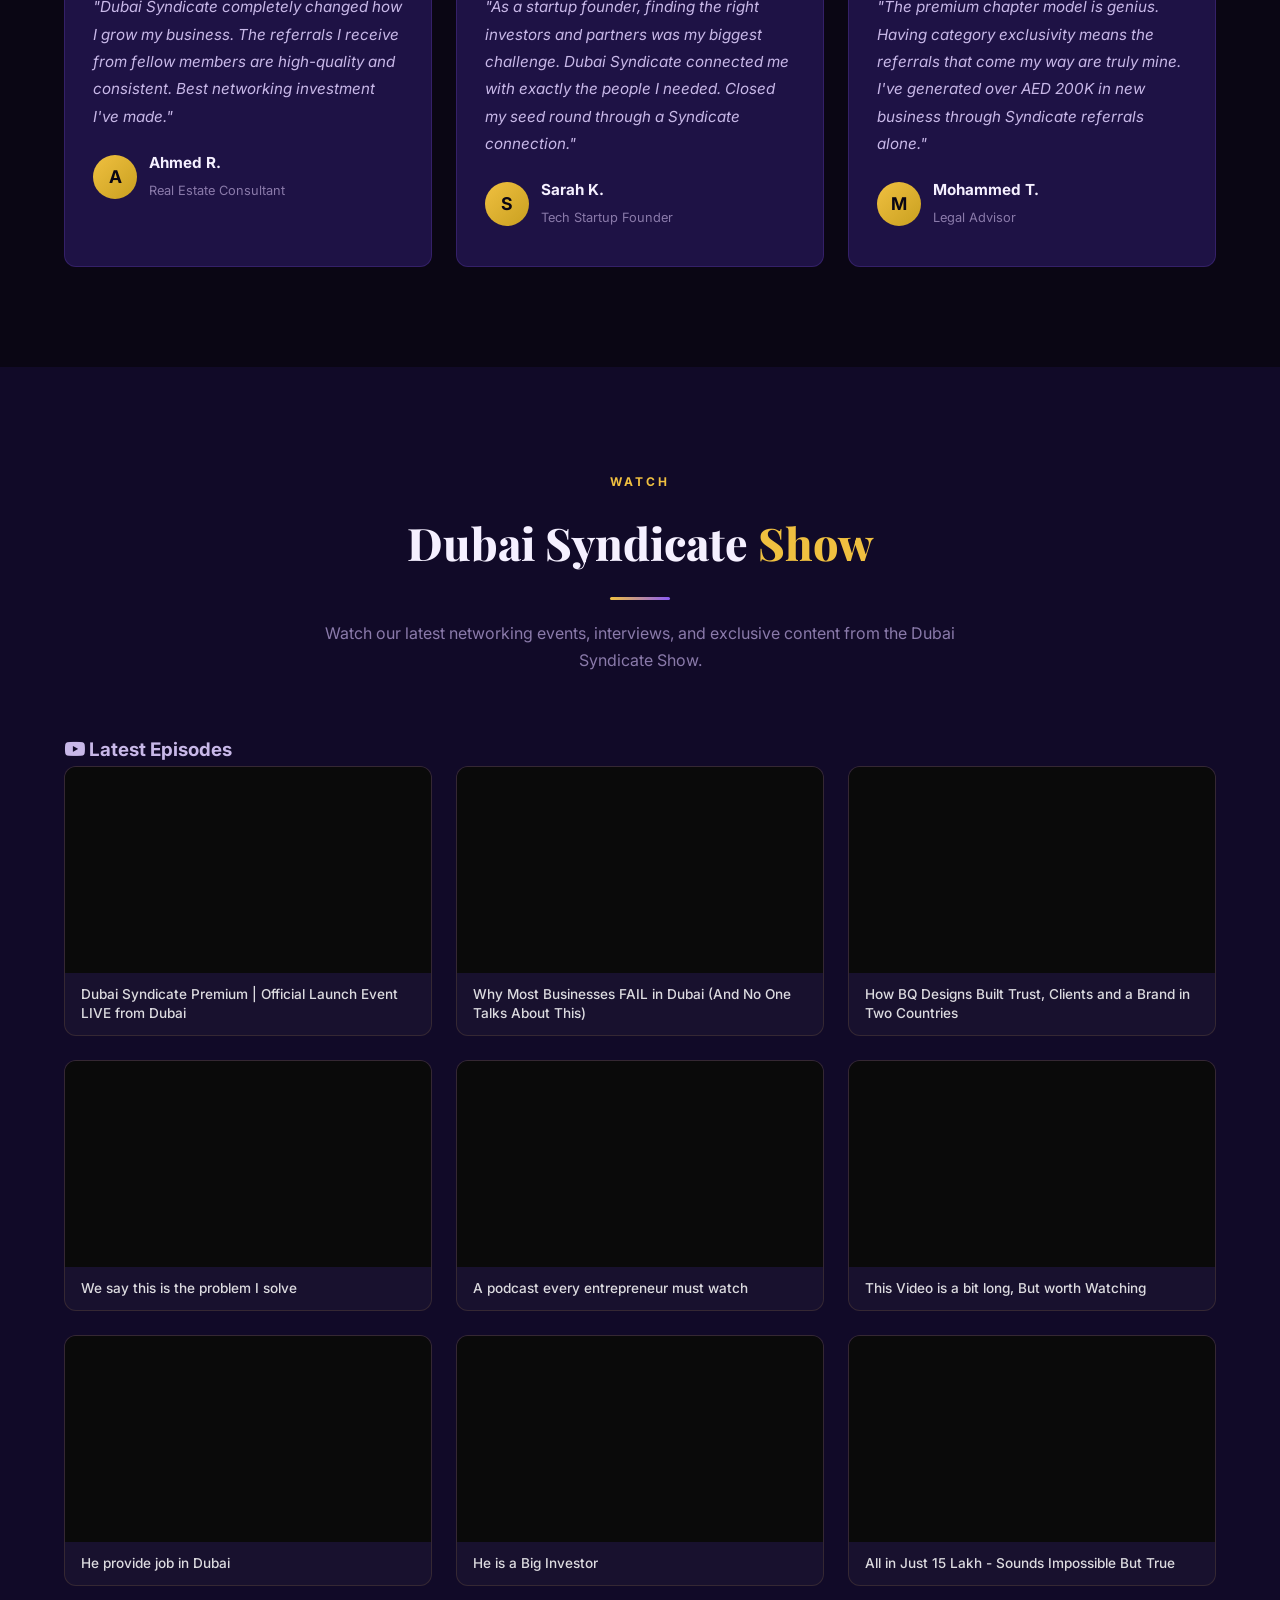
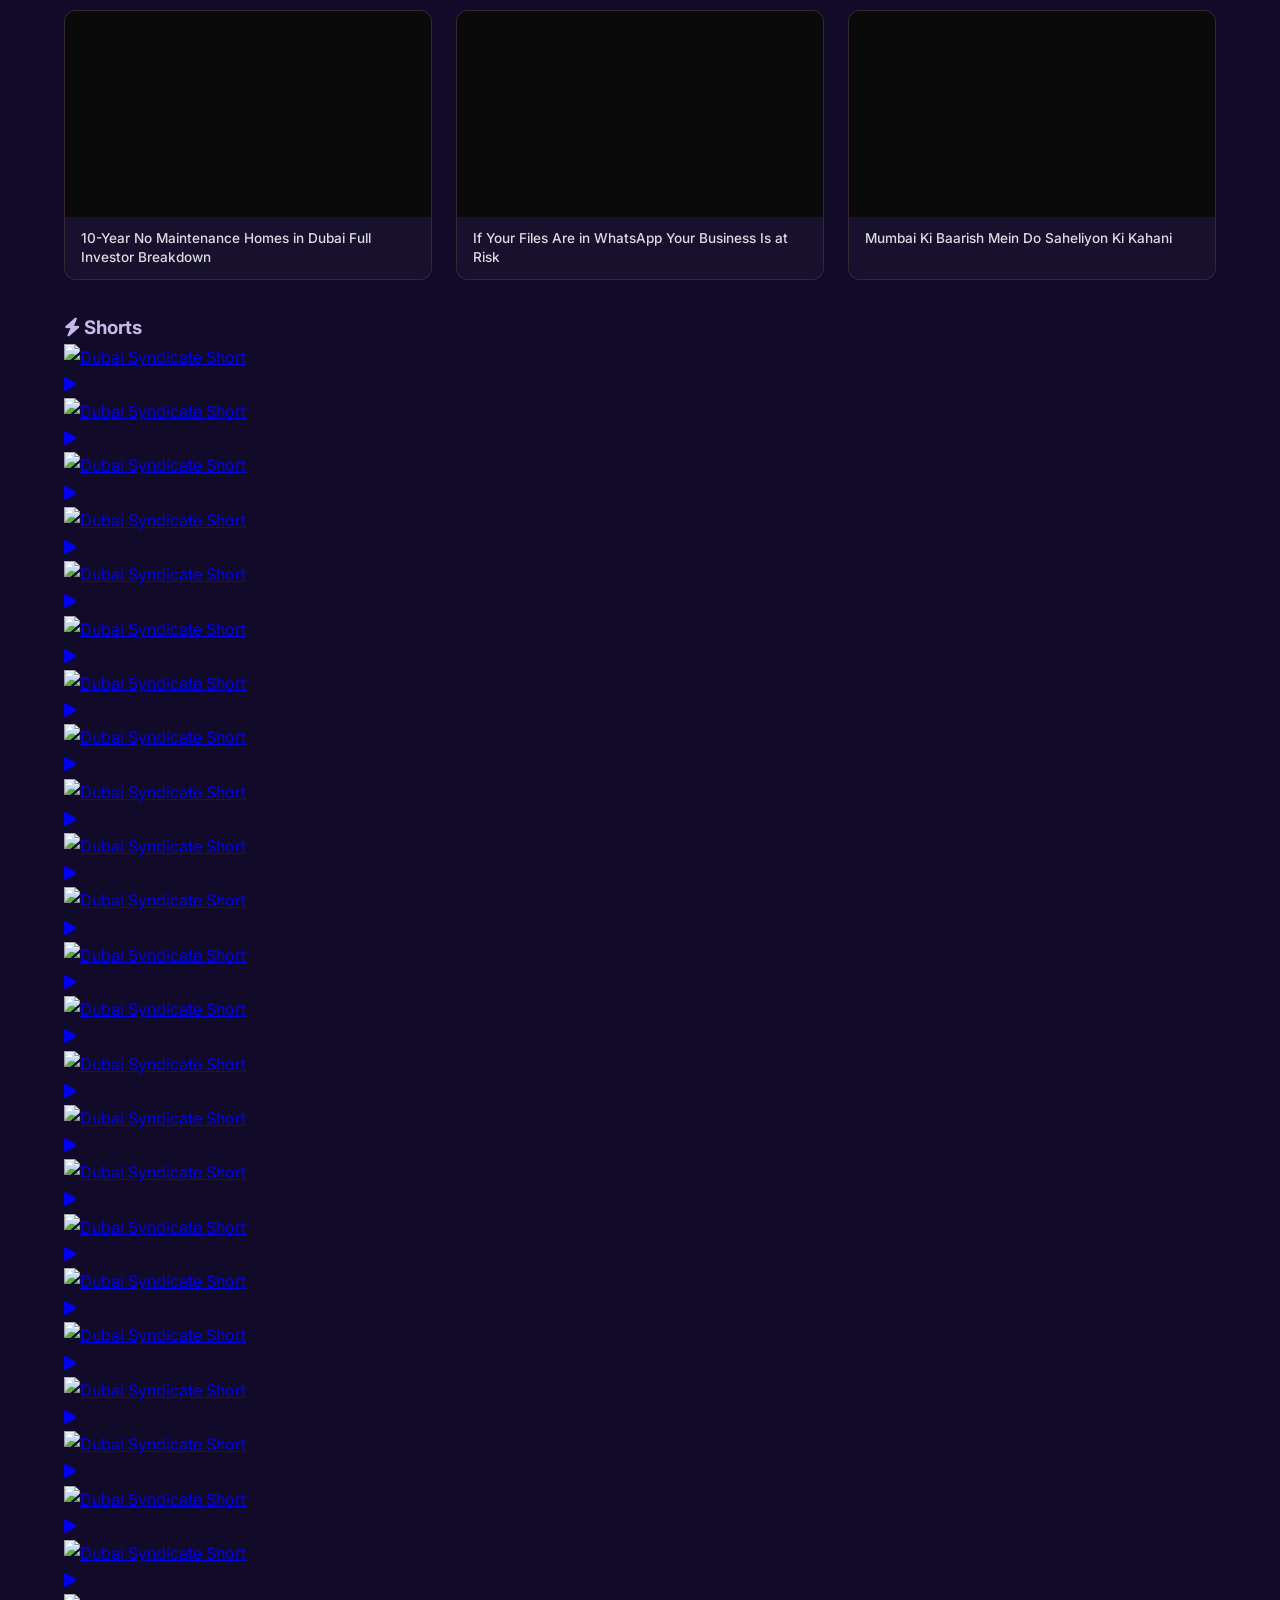
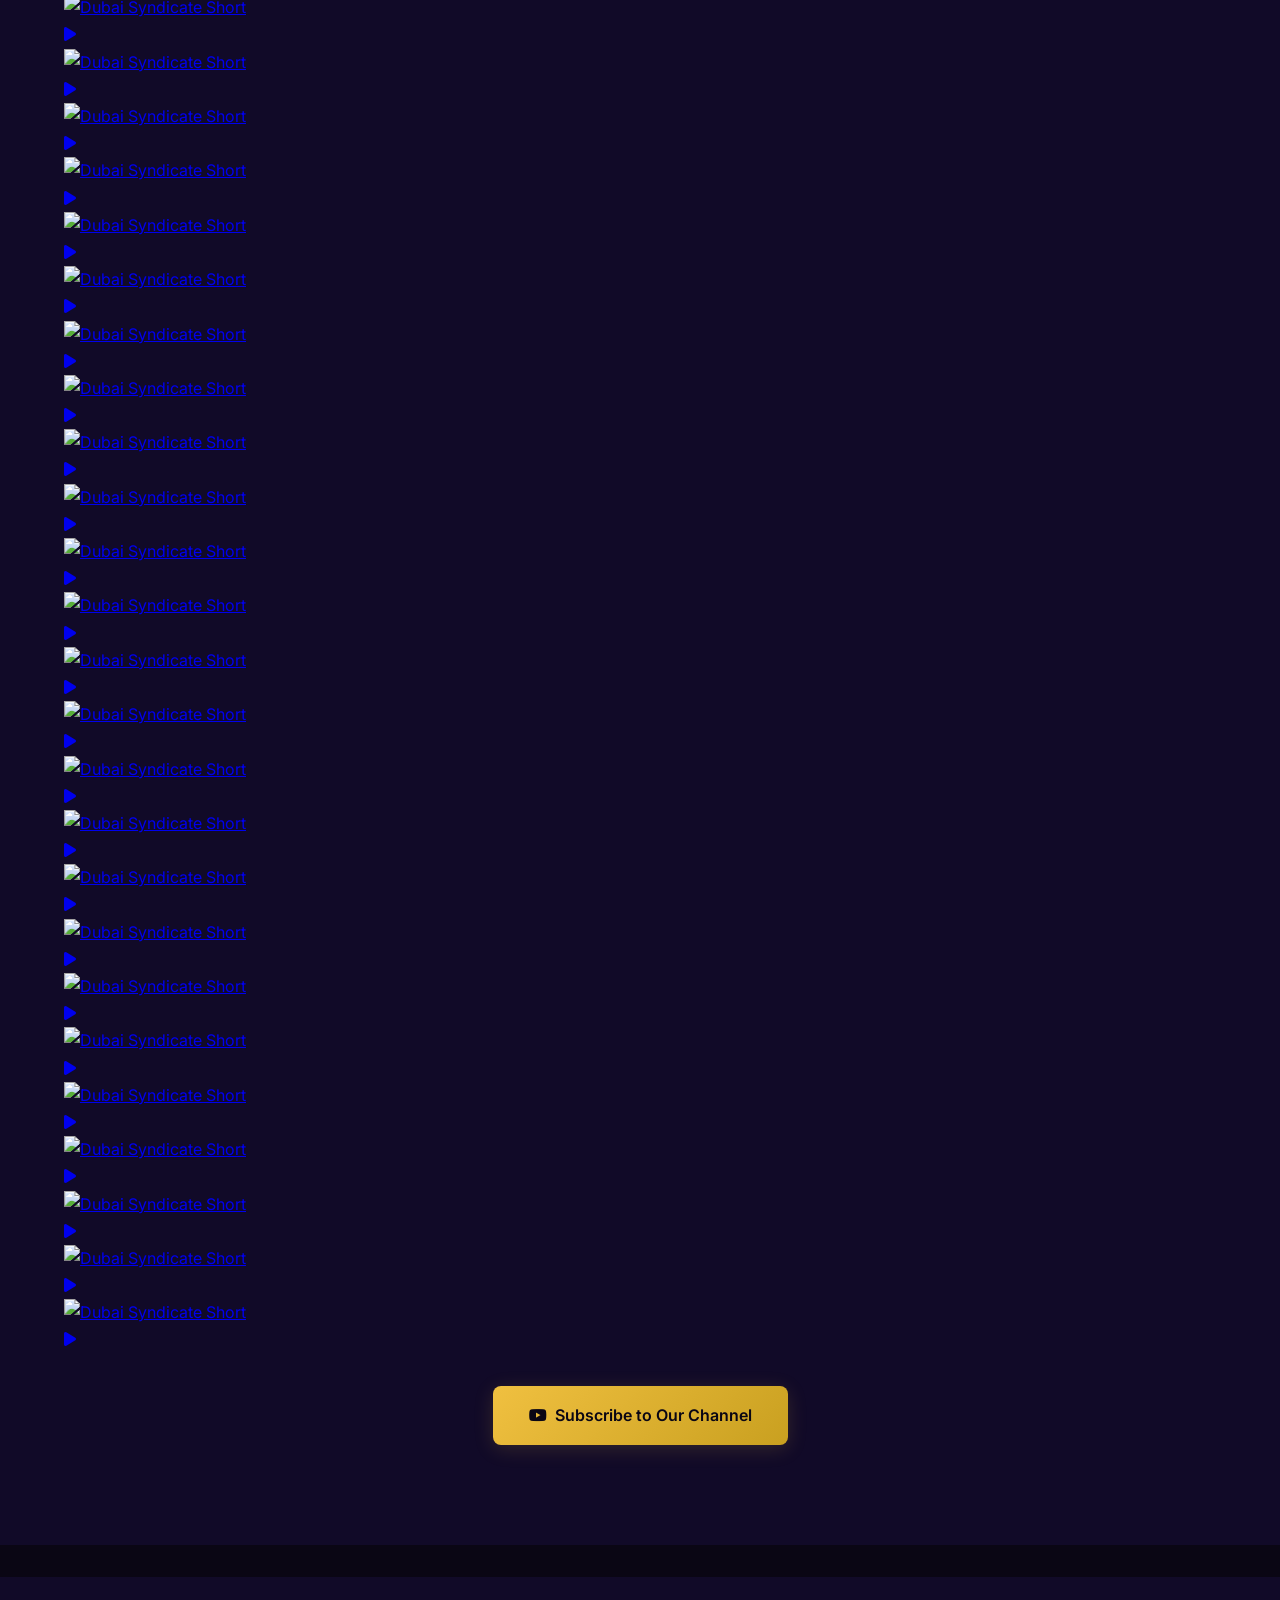
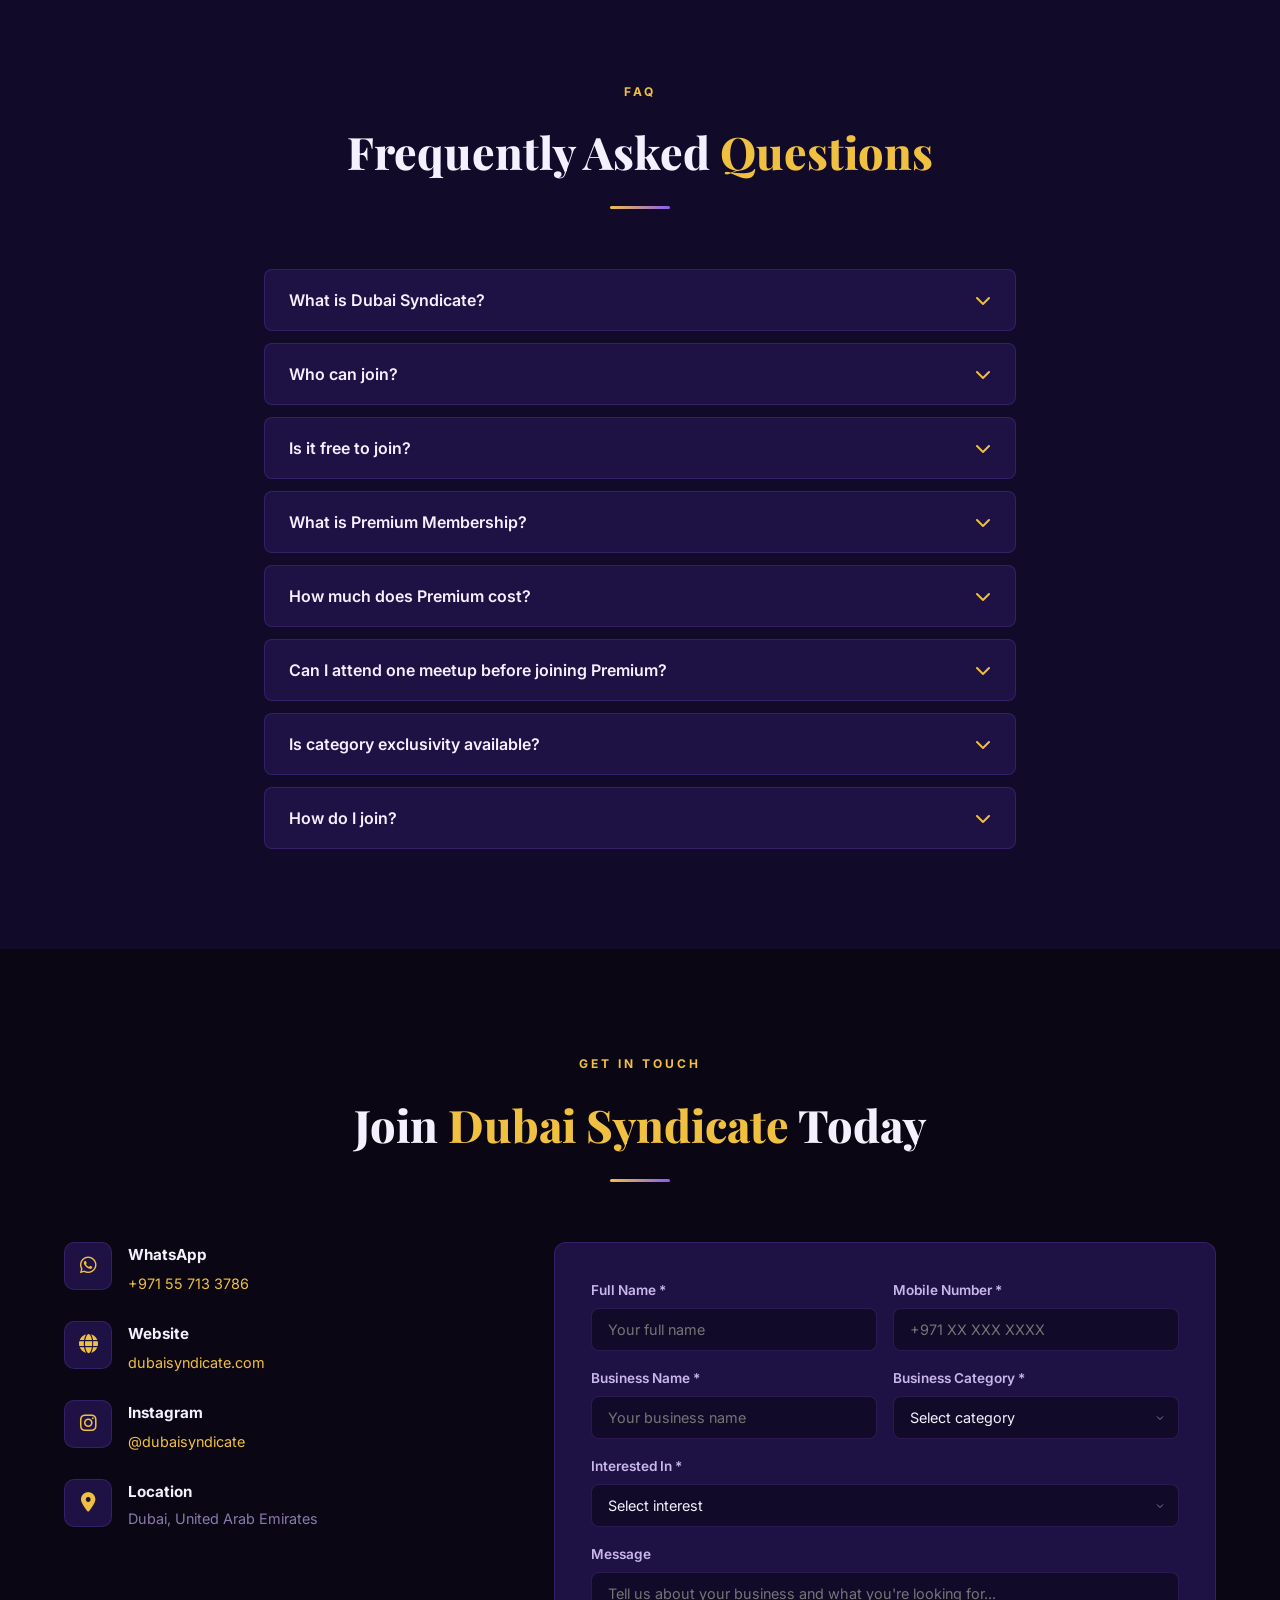
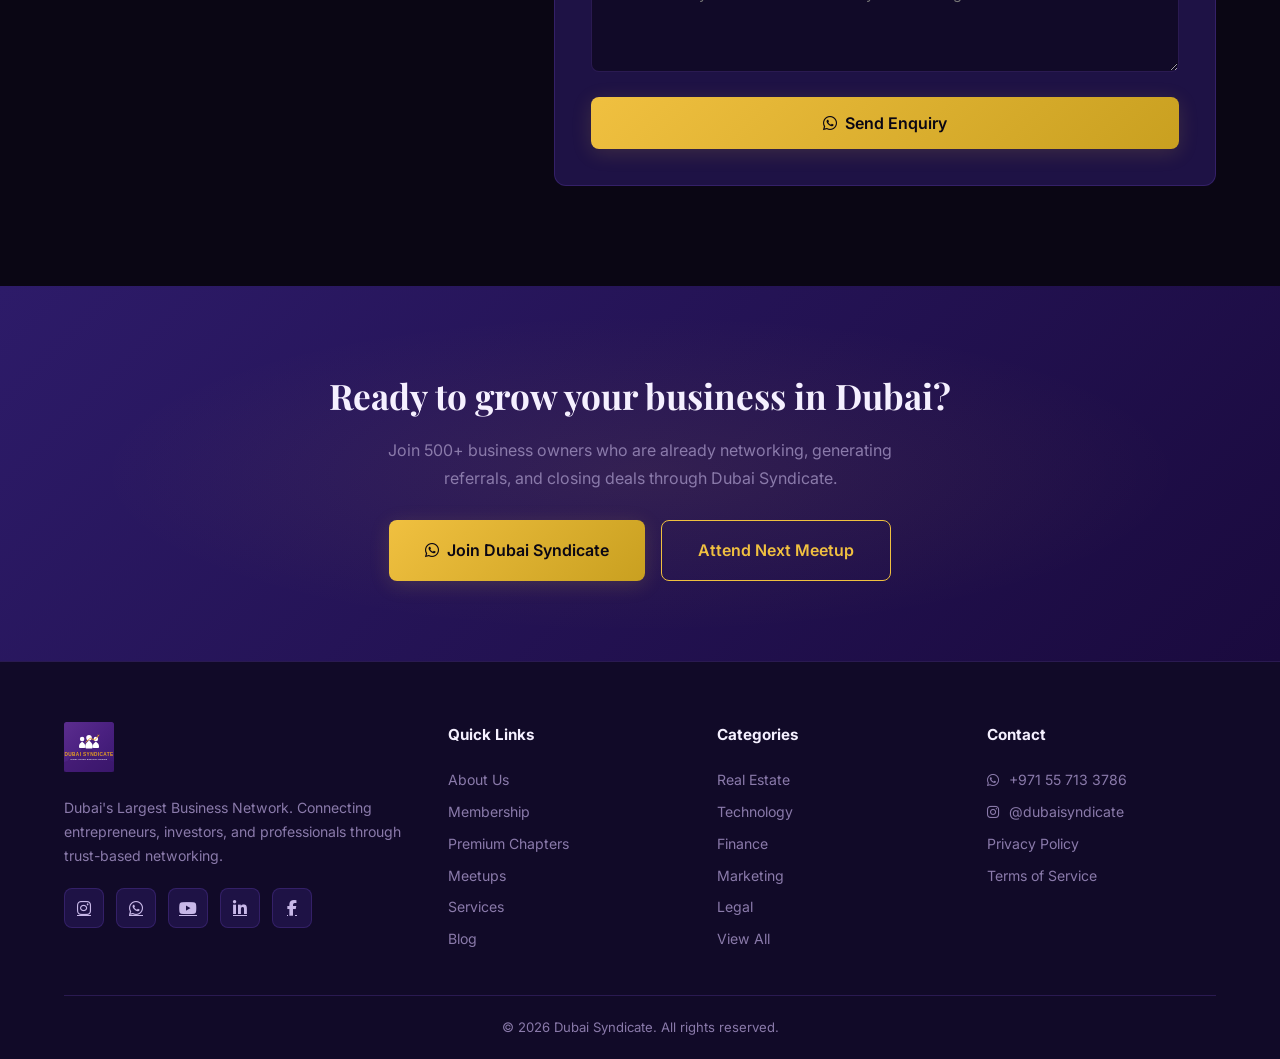
==== commit c9d5c33a: "Update YouTube section with all 60 videos (12 long + 48 shorts) from Jan 2026+" ====
--- a/index.html
+++ b/index.html
@@ -505,68 +505,279 @@
                 <div class="section-line"></div>
                 <p class="section-sub">Watch our latest networking events, interviews, and exclusive content from the Dubai Syndicate Show.</p>
             </div>
+
+            <h3 class="videos-section-title"><i class="fab fa-youtube"></i> Latest Episodes</h3>
             <div class="videos-grid">
                 <div class="video-card">
                     <div class="video-wrapper">
-                        <iframe src="https://www.youtube.com/embed/Jvz_sXWjd1E" title="10-Year No Maintenance Homes in Dubai" frameborder="0" allow="accelerometer; autoplay; clipboard-write; encrypted-media; gyroscope; picture-in-picture" allowfullscreen loading="lazy"></iframe>
-                    </div>
-                    <h4 class="video-title">10-Year No Maintenance Homes in Dubai | Full Investor Breakdown</h4>
-                </div>
-                <div class="video-card">
-                    <div class="video-wrapper">
-                        <iframe src="https://www.youtube.com/embed/T_v_-YXRP74" title="All in Just 15 Lakh" frameborder="0" allow="accelerometer; autoplay; clipboard-write; encrypted-media; gyroscope; picture-in-picture" allowfullscreen loading="lazy"></iframe>
-                    </div>
-                    <h4 class="video-title">All in Just 15 Lakh – Sounds Impossible, But It's True</h4>
-                </div>
-                <div class="video-card">
-                    <div class="video-wrapper">
-                        <iframe src="https://www.youtube.com/embed/fOYTVxlIPYE" title="Mumbai ki Baarish Mein Do Saheliyon Ki Kahani" frameborder="0" allow="accelerometer; autoplay; clipboard-write; encrypted-media; gyroscope; picture-in-picture" allowfullscreen loading="lazy"></iframe>
+                        <iframe src="https://www.youtube.com/embed/Ym0j-esSuF4" title="Dubai Syndicate Premium | Official Launch Event LIVE from Dubai" frameborder="0" allow="accelerometer; autoplay; clipboard-write; encrypted-media; gyroscope; picture-in-picture" allowfullscreen loading="lazy"></iframe>
+                    </div>
+                    <h4 class="video-title">Dubai Syndicate Premium | Official Launch Event LIVE from Dubai</h4>
+                </div>
+                <div class="video-card">
+                    <div class="video-wrapper">
+                        <iframe src="https://www.youtube.com/embed/yWdE0DKMEcI" title="Why Most Businesses FAIL in Dubai (And No One Talks About This)" frameborder="0" allow="accelerometer; autoplay; clipboard-write; encrypted-media; gyroscope; picture-in-picture" allowfullscreen loading="lazy"></iframe>
+                    </div>
+                    <h4 class="video-title">Why Most Businesses FAIL in Dubai (And No One Talks About This)</h4>
+                </div>
+                <div class="video-card">
+                    <div class="video-wrapper">
+                        <iframe src="https://www.youtube.com/embed/BueV1D38jmI" title="How BQ Designs Built Trust, Clients and a Brand in Two Countries" frameborder="0" allow="accelerometer; autoplay; clipboard-write; encrypted-media; gyroscope; picture-in-picture" allowfullscreen loading="lazy"></iframe>
+                    </div>
+                    <h4 class="video-title">How BQ Designs Built Trust, Clients and a Brand in Two Countries</h4>
+                </div>
+                <div class="video-card">
+                    <div class="video-wrapper">
+                        <iframe src="https://www.youtube.com/embed/41UJH8ap_-I" title="We say this is the problem I solve" frameborder="0" allow="accelerometer; autoplay; clipboard-write; encrypted-media; gyroscope; picture-in-picture" allowfullscreen loading="lazy"></iframe>
+                    </div>
+                    <h4 class="video-title">We say this is the problem I solve</h4>
+                </div>
+                <div class="video-card">
+                    <div class="video-wrapper">
+                        <iframe src="https://www.youtube.com/embed/3OXNqhHIDXw" title="A podcast every entrepreneur must watch" frameborder="0" allow="accelerometer; autoplay; clipboard-write; encrypted-media; gyroscope; picture-in-picture" allowfullscreen loading="lazy"></iframe>
+                    </div>
+                    <h4 class="video-title">A podcast every entrepreneur must watch</h4>
+                </div>
+                <div class="video-card">
+                    <div class="video-wrapper">
+                        <iframe src="https://www.youtube.com/embed/fR3QxJBRTA4" title="This Video is a bit long, But worth Watching" frameborder="0" allow="accelerometer; autoplay; clipboard-write; encrypted-media; gyroscope; picture-in-picture" allowfullscreen loading="lazy"></iframe>
+                    </div>
+                    <h4 class="video-title">This Video is a bit long, But worth Watching</h4>
+                </div>
+                <div class="video-card">
+                    <div class="video-wrapper">
+                        <iframe src="https://www.youtube.com/embed/hDDyHh9_JM4" title="He provide job in Dubai" frameborder="0" allow="accelerometer; autoplay; clipboard-write; encrypted-media; gyroscope; picture-in-picture" allowfullscreen loading="lazy"></iframe>
+                    </div>
+                    <h4 class="video-title">He provide job in Dubai</h4>
+                </div>
+                <div class="video-card">
+                    <div class="video-wrapper">
+                        <iframe src="https://www.youtube.com/embed/etk4RD2rHvY" title="He is a Big Investor" frameborder="0" allow="accelerometer; autoplay; clipboard-write; encrypted-media; gyroscope; picture-in-picture" allowfullscreen loading="lazy"></iframe>
+                    </div>
+                    <h4 class="video-title">He is a Big Investor</h4>
+                </div>
+                <div class="video-card">
+                    <div class="video-wrapper">
+                        <iframe src="https://www.youtube.com/embed/T_v_-YXRP74" title="All in Just 15 Lakh - Sounds Impossible But True" frameborder="0" allow="accelerometer; autoplay; clipboard-write; encrypted-media; gyroscope; picture-in-picture" allowfullscreen loading="lazy"></iframe>
+                    </div>
+                    <h4 class="video-title">All in Just 15 Lakh - Sounds Impossible But True</h4>
+                </div>
+                <div class="video-card">
+                    <div class="video-wrapper">
+                        <iframe src="https://www.youtube.com/embed/Jvz_sXWjd1E" title="10-Year No Maintenance Homes in Dubai Full Investor Breakdown" frameborder="0" allow="accelerometer; autoplay; clipboard-write; encrypted-media; gyroscope; picture-in-picture" allowfullscreen loading="lazy"></iframe>
+                    </div>
+                    <h4 class="video-title">10-Year No Maintenance Homes in Dubai Full Investor Breakdown</h4>
+                </div>
+                <div class="video-card">
+                    <div class="video-wrapper">
+                        <iframe src="https://www.youtube.com/embed/rCFsXVIeuZc" title="If Your Files Are in WhatsApp Your Business Is at Risk" frameborder="0" allow="accelerometer; autoplay; clipboard-write; encrypted-media; gyroscope; picture-in-picture" allowfullscreen loading="lazy"></iframe>
+                    </div>
+                    <h4 class="video-title">If Your Files Are in WhatsApp Your Business Is at Risk</h4>
+                </div>
+                <div class="video-card">
+                    <div class="video-wrapper">
+                        <iframe src="https://www.youtube.com/embed/fOYTVxlIPYE" title="Mumbai Ki Baarish Mein Do Saheliyon Ki Kahani" frameborder="0" allow="accelerometer; autoplay; clipboard-write; encrypted-media; gyroscope; picture-in-picture" allowfullscreen loading="lazy"></iframe>
                     </div>
                     <h4 class="video-title">Mumbai Ki Baarish Mein Do Saheliyon Ki Kahani</h4>
                 </div>
-                <div class="video-card">
-                    <div class="video-wrapper">
-                        <iframe src="https://www.youtube.com/embed/rCFsXVIeuZc" title="If Your Files Are in WhatsApp Your Business Is at Risk" frameborder="0" allow="accelerometer; autoplay; clipboard-write; encrypted-media; gyroscope; picture-in-picture" allowfullscreen loading="lazy"></iframe>
-                    </div>
-                    <h4 class="video-title">If Your Files Are in WhatsApp, Your Business Is at Risk</h4>
-                </div>
-                <div class="video-card">
-                    <div class="video-wrapper">
-                        <iframe src="https://www.youtube.com/embed/0K7jU_X0OlI" title="Dubai Syndicate Short" frameborder="0" allow="accelerometer; autoplay; clipboard-write; encrypted-media; gyroscope; picture-in-picture" allowfullscreen loading="lazy"></iframe>
-                    </div>
-                    <h4 class="video-title">Dubai Syndicate Short</h4>
-                </div>
-                <div class="video-card">
-                    <div class="video-wrapper">
-                        <iframe src="https://www.youtube.com/embed/Mx__A23la3A" title="Dubai Syndicate Short" frameborder="0" allow="accelerometer; autoplay; clipboard-write; encrypted-media; gyroscope; picture-in-picture" allowfullscreen loading="lazy"></iframe>
-                    </div>
-                    <h4 class="video-title">Dubai Syndicate Short</h4>
-                </div>
-                <div class="video-card">
-                    <div class="video-wrapper">
-                        <iframe src="https://www.youtube.com/embed/hYb7Dc4ybjQ" title="Dubai Syndicate Short" frameborder="0" allow="accelerometer; autoplay; clipboard-write; encrypted-media; gyroscope; picture-in-picture" allowfullscreen loading="lazy"></iframe>
-                    </div>
-                    <h4 class="video-title">Dubai Syndicate Short</h4>
-                </div>
-                <div class="video-card">
-                    <div class="video-wrapper">
-                        <iframe src="https://www.youtube.com/embed/6ZFVHXoQSXk" title="Dubai Syndicate Short" frameborder="0" allow="accelerometer; autoplay; clipboard-write; encrypted-media; gyroscope; picture-in-picture" allowfullscreen loading="lazy"></iframe>
-                    </div>
-                    <h4 class="video-title">Dubai Syndicate Short</h4>
-                </div>
-                <div class="video-card">
-                    <div class="video-wrapper">
-                        <iframe src="https://www.youtube.com/embed/8ZLi0btbafo" title="Dubai Syndicate Short" frameborder="0" allow="accelerometer; autoplay; clipboard-write; encrypted-media; gyroscope; picture-in-picture" allowfullscreen loading="lazy"></iframe>
-                    </div>
-                    <h4 class="video-title">Dubai Syndicate Short</h4>
-                </div>
-                <div class="video-card">
-                    <div class="video-wrapper">
-                        <iframe src="https://www.youtube.com/embed/5-PiugmSkzw" title="Dubai Syndicate Short" frameborder="0" allow="accelerometer; autoplay; clipboard-write; encrypted-media; gyroscope; picture-in-picture" allowfullscreen loading="lazy"></iframe>
-                    </div>
-                    <h4 class="video-title">Dubai Syndicate Short</h4>
-                </div>
-            </div>
+            </div>
+
+            <h3 class="videos-section-title"><i class="fas fa-bolt"></i> Shorts</h3>
+            <div class="shorts-grid">
+                <a href="https://www.youtube.com/shorts/0K7jU_X0OlI" target="_blank" class="short-card">
+                    <img src="https://i.ytimg.com/vi/0K7jU_X0OlI/oar2.jpg" alt="Dubai Syndicate Short" loading="lazy">
+                    <div class="short-play"><i class="fas fa-play"></i></div>
+                </a>
+                <a href="https://www.youtube.com/shorts/Mx__A23la3A" target="_blank" class="short-card">
+                    <img src="https://i.ytimg.com/vi/Mx__A23la3A/oar2.jpg" alt="Dubai Syndicate Short" loading="lazy">
+                    <div class="short-play"><i class="fas fa-play"></i></div>
+                </a>
+                <a href="https://www.youtube.com/shorts/hYb7Dc4ybjQ" target="_blank" class="short-card">
+                    <img src="https://i.ytimg.com/vi/hYb7Dc4ybjQ/oar2.jpg" alt="Dubai Syndicate Short" loading="lazy">
+                    <div class="short-play"><i class="fas fa-play"></i></div>
+                </a>
+                <a href="https://www.youtube.com/shorts/6ZFVHXoQSXk" target="_blank" class="short-card">
+                    <img src="https://i.ytimg.com/vi/6ZFVHXoQSXk/oar2.jpg" alt="Dubai Syndicate Short" loading="lazy">
+                    <div class="short-play"><i class="fas fa-play"></i></div>
+                </a>
+                <a href="https://www.youtube.com/shorts/8ZLi0btbafo" target="_blank" class="short-card">
+                    <img src="https://i.ytimg.com/vi/8ZLi0btbafo/oar2.jpg" alt="Dubai Syndicate Short" loading="lazy">
+                    <div class="short-play"><i class="fas fa-play"></i></div>
+                </a>
+                <a href="https://www.youtube.com/shorts/5-PiugmSkzw" target="_blank" class="short-card">
+                    <img src="https://i.ytimg.com/vi/5-PiugmSkzw/oar2.jpg" alt="Dubai Syndicate Short" loading="lazy">
+                    <div class="short-play"><i class="fas fa-play"></i></div>
+                </a>
+                <a href="https://www.youtube.com/shorts/cisiXUbgj0g" target="_blank" class="short-card">
+                    <img src="https://i.ytimg.com/vi/cisiXUbgj0g/oar2.jpg" alt="Dubai Syndicate Short" loading="lazy">
+                    <div class="short-play"><i class="fas fa-play"></i></div>
+                </a>
+                <a href="https://www.youtube.com/shorts/Pedra71OEag" target="_blank" class="short-card">
+                    <img src="https://i.ytimg.com/vi/Pedra71OEag/oar2.jpg" alt="Dubai Syndicate Short" loading="lazy">
+                    <div class="short-play"><i class="fas fa-play"></i></div>
+                </a>
+                <a href="https://www.youtube.com/shorts/sq6hLjaHf9E" target="_blank" class="short-card">
+                    <img src="https://i.ytimg.com/vi/sq6hLjaHf9E/oar2.jpg" alt="Dubai Syndicate Short" loading="lazy">
+                    <div class="short-play"><i class="fas fa-play"></i></div>
+                </a>
+                <a href="https://www.youtube.com/shorts/O-0_Lyaqo4o" target="_blank" class="short-card">
+                    <img src="https://i.ytimg.com/vi/O-0_Lyaqo4o/oar2.jpg" alt="Dubai Syndicate Short" loading="lazy">
+                    <div class="short-play"><i class="fas fa-play"></i></div>
+                </a>
+                <a href="https://www.youtube.com/shorts/MccfjI9VMUs" target="_blank" class="short-card">
+                    <img src="https://i.ytimg.com/vi/MccfjI9VMUs/oar2.jpg" alt="Dubai Syndicate Short" loading="lazy">
+                    <div class="short-play"><i class="fas fa-play"></i></div>
+                </a>
+                <a href="https://www.youtube.com/shorts/2Ag07kqqZJ0" target="_blank" class="short-card">
+                    <img src="https://i.ytimg.com/vi/2Ag07kqqZJ0/oar2.jpg" alt="Dubai Syndicate Short" loading="lazy">
+                    <div class="short-play"><i class="fas fa-play"></i></div>
+                </a>
+                <a href="https://www.youtube.com/shorts/3RFD0n-1oHc" target="_blank" class="short-card">
+                    <img src="https://i.ytimg.com/vi/3RFD0n-1oHc/oar2.jpg" alt="Dubai Syndicate Short" loading="lazy">
+                    <div class="short-play"><i class="fas fa-play"></i></div>
+                </a>
+                <a href="https://www.youtube.com/shorts/COePRGLpmsI" target="_blank" class="short-card">
+                    <img src="https://i.ytimg.com/vi/COePRGLpmsI/oar2.jpg" alt="Dubai Syndicate Short" loading="lazy">
+                    <div class="short-play"><i class="fas fa-play"></i></div>
+                </a>
+                <a href="https://www.youtube.com/shorts/FQSYf2Ss35w" target="_blank" class="short-card">
+                    <img src="https://i.ytimg.com/vi/FQSYf2Ss35w/oar2.jpg" alt="Dubai Syndicate Short" loading="lazy">
+                    <div class="short-play"><i class="fas fa-play"></i></div>
+                </a>
+                <a href="https://www.youtube.com/shorts/X-7G7L-cVa0" target="_blank" class="short-card">
+                    <img src="https://i.ytimg.com/vi/X-7G7L-cVa0/oar2.jpg" alt="Dubai Syndicate Short" loading="lazy">
+                    <div class="short-play"><i class="fas fa-play"></i></div>
+                </a>
+                <a href="https://www.youtube.com/shorts/uToHuDxsHt4" target="_blank" class="short-card">
+                    <img src="https://i.ytimg.com/vi/uToHuDxsHt4/oar2.jpg" alt="Dubai Syndicate Short" loading="lazy">
+                    <div class="short-play"><i class="fas fa-play"></i></div>
+                </a>
+                <a href="https://www.youtube.com/shorts/27YhWSYnIO4" target="_blank" class="short-card">
+                    <img src="https://i.ytimg.com/vi/27YhWSYnIO4/oar2.jpg" alt="Dubai Syndicate Short" loading="lazy">
+                    <div class="short-play"><i class="fas fa-play"></i></div>
+                </a>
+                <a href="https://www.youtube.com/shorts/EoP-5AtT4LA" target="_blank" class="short-card">
+                    <img src="https://i.ytimg.com/vi/EoP-5AtT4LA/oar2.jpg" alt="Dubai Syndicate Short" loading="lazy">
+                    <div class="short-play"><i class="fas fa-play"></i></div>
+                </a>
+                <a href="https://www.youtube.com/shorts/J8B2UP5prBU" target="_blank" class="short-card">
+                    <img src="https://i.ytimg.com/vi/J8B2UP5prBU/oar2.jpg" alt="Dubai Syndicate Short" loading="lazy">
+                    <div class="short-play"><i class="fas fa-play"></i></div>
+                </a>
+                <a href="https://www.youtube.com/shorts/OkI_U7075q0" target="_blank" class="short-card">
+                    <img src="https://i.ytimg.com/vi/OkI_U7075q0/oar2.jpg" alt="Dubai Syndicate Short" loading="lazy">
+                    <div class="short-play"><i class="fas fa-play"></i></div>
+                </a>
+                <a href="https://www.youtube.com/shorts/eAJJTDhx7pY" target="_blank" class="short-card">
+                    <img src="https://i.ytimg.com/vi/eAJJTDhx7pY/oar2.jpg" alt="Dubai Syndicate Short" loading="lazy">
+                    <div class="short-play"><i class="fas fa-play"></i></div>
+                </a>
+                <a href="https://www.youtube.com/shorts/GNJm1SgRJVk" target="_blank" class="short-card">
+                    <img src="https://i.ytimg.com/vi/GNJm1SgRJVk/oar2.jpg" alt="Dubai Syndicate Short" loading="lazy">
+                    <div class="short-play"><i class="fas fa-play"></i></div>
+                </a>
+                <a href="https://www.youtube.com/shorts/96mfhbpu_Nc" target="_blank" class="short-card">
+                    <img src="https://i.ytimg.com/vi/96mfhbpu_Nc/oar2.jpg" alt="Dubai Syndicate Short" loading="lazy">
+                    <div class="short-play"><i class="fas fa-play"></i></div>
+                </a>
+                <a href="https://www.youtube.com/shorts/LOE6IvFBBCg" target="_blank" class="short-card">
+                    <img src="https://i.ytimg.com/vi/LOE6IvFBBCg/oar2.jpg" alt="Dubai Syndicate Short" loading="lazy">
+                    <div class="short-play"><i class="fas fa-play"></i></div>
+                </a>
+                <a href="https://www.youtube.com/shorts/3rtTF1_Jal8" target="_blank" class="short-card">
+                    <img src="https://i.ytimg.com/vi/3rtTF1_Jal8/oar2.jpg" alt="Dubai Syndicate Short" loading="lazy">
+                    <div class="short-play"><i class="fas fa-play"></i></div>
+                </a>
+                <a href="https://www.youtube.com/shorts/pqf3yEMRcEs" target="_blank" class="short-card">
+                    <img src="https://i.ytimg.com/vi/pqf3yEMRcEs/oar2.jpg" alt="Dubai Syndicate Short" loading="lazy">
+                    <div class="short-play"><i class="fas fa-play"></i></div>
+                </a>
+                <a href="https://www.youtube.com/shorts/XqumKEma4xg" target="_blank" class="short-card">
+                    <img src="https://i.ytimg.com/vi/XqumKEma4xg/oar2.jpg" alt="Dubai Syndicate Short" loading="lazy">
+                    <div class="short-play"><i class="fas fa-play"></i></div>
+                </a>
+                <a href="https://www.youtube.com/shorts/NBqu55maRS0" target="_blank" class="short-card">
+                    <img src="https://i.ytimg.com/vi/NBqu55maRS0/oar2.jpg" alt="Dubai Syndicate Short" loading="lazy">
+                    <div class="short-play"><i class="fas fa-play"></i></div>
+                </a>
+                <a href="https://www.youtube.com/shorts/TT7GCyYhovM" target="_blank" class="short-card">
+                    <img src="https://i.ytimg.com/vi/TT7GCyYhovM/oar2.jpg" alt="Dubai Syndicate Short" loading="lazy">
+                    <div class="short-play"><i class="fas fa-play"></i></div>
+                </a>
+                <a href="https://www.youtube.com/shorts/nManTrm0jgA" target="_blank" class="short-card">
+                    <img src="https://i.ytimg.com/vi/nManTrm0jgA/oar2.jpg" alt="Dubai Syndicate Short" loading="lazy">
+                    <div class="short-play"><i class="fas fa-play"></i></div>
+                </a>
+                <a href="https://www.youtube.com/shorts/wHzdQQny1cs" target="_blank" class="short-card">
+                    <img src="https://i.ytimg.com/vi/wHzdQQny1cs/oar2.jpg" alt="Dubai Syndicate Short" loading="lazy">
+                    <div class="short-play"><i class="fas fa-play"></i></div>
+                </a>
+                <a href="https://www.youtube.com/shorts/X0SJXldPrYA" target="_blank" class="short-card">
+                    <img src="https://i.ytimg.com/vi/X0SJXldPrYA/oar2.jpg" alt="Dubai Syndicate Short" loading="lazy">
+                    <div class="short-play"><i class="fas fa-play"></i></div>
+                </a>
+                <a href="https://www.youtube.com/shorts/3y8o6XMAXtw" target="_blank" class="short-card">
+                    <img src="https://i.ytimg.com/vi/3y8o6XMAXtw/oar2.jpg" alt="Dubai Syndicate Short" loading="lazy">
+                    <div class="short-play"><i class="fas fa-play"></i></div>
+                </a>
+                <a href="https://www.youtube.com/shorts/KCMBpaspdDQ" target="_blank" class="short-card">
+                    <img src="https://i.ytimg.com/vi/KCMBpaspdDQ/oar2.jpg" alt="Dubai Syndicate Short" loading="lazy">
+                    <div class="short-play"><i class="fas fa-play"></i></div>
+                </a>
+                <a href="https://www.youtube.com/shorts/2keYqi1M16U" target="_blank" class="short-card">
+                    <img src="https://i.ytimg.com/vi/2keYqi1M16U/oar2.jpg" alt="Dubai Syndicate Short" loading="lazy">
+                    <div class="short-play"><i class="fas fa-play"></i></div>
+                </a>
+                <a href="https://www.youtube.com/shorts/V7vTQLuwDSA" target="_blank" class="short-card">
+                    <img src="https://i.ytimg.com/vi/V7vTQLuwDSA/oar2.jpg" alt="Dubai Syndicate Short" loading="lazy">
+                    <div class="short-play"><i class="fas fa-play"></i></div>
+                </a>
+                <a href="https://www.youtube.com/shorts/4D1eq6x0aNE" target="_blank" class="short-card">
+                    <img src="https://i.ytimg.com/vi/4D1eq6x0aNE/oar2.jpg" alt="Dubai Syndicate Short" loading="lazy">
+                    <div class="short-play"><i class="fas fa-play"></i></div>
+                </a>
+                <a href="https://www.youtube.com/shorts/KVBE7rKtFew" target="_blank" class="short-card">
+                    <img src="https://i.ytimg.com/vi/KVBE7rKtFew/oar2.jpg" alt="Dubai Syndicate Short" loading="lazy">
+                    <div class="short-play"><i class="fas fa-play"></i></div>
+                </a>
+                <a href="https://www.youtube.com/shorts/Ks-K1Xpm4IY" target="_blank" class="short-card">
+                    <img src="https://i.ytimg.com/vi/Ks-K1Xpm4IY/oar2.jpg" alt="Dubai Syndicate Short" loading="lazy">
+                    <div class="short-play"><i class="fas fa-play"></i></div>
+                </a>
+                <a href="https://www.youtube.com/shorts/pM_IEpYQAHE" target="_blank" class="short-card">
+                    <img src="https://i.ytimg.com/vi/pM_IEpYQAHE/oar2.jpg" alt="Dubai Syndicate Short" loading="lazy">
+                    <div class="short-play"><i class="fas fa-play"></i></div>
+                </a>
+                <a href="https://www.youtube.com/shorts/V0y2Pw6ANXQ" target="_blank" class="short-card">
+                    <img src="https://i.ytimg.com/vi/V0y2Pw6ANXQ/oar2.jpg" alt="Dubai Syndicate Short" loading="lazy">
+                    <div class="short-play"><i class="fas fa-play"></i></div>
+                </a>
+                <a href="https://www.youtube.com/shorts/c9XFkNTzq_8" target="_blank" class="short-card">
+                    <img src="https://i.ytimg.com/vi/c9XFkNTzq_8/oar2.jpg" alt="Dubai Syndicate Short" loading="lazy">
+                    <div class="short-play"><i class="fas fa-play"></i></div>
+                </a>
+                <a href="https://www.youtube.com/shorts/_61ClGiQf5Q" target="_blank" class="short-card">
+                    <img src="https://i.ytimg.com/vi/_61ClGiQf5Q/oar2.jpg" alt="Dubai Syndicate Short" loading="lazy">
+                    <div class="short-play"><i class="fas fa-play"></i></div>
+                </a>
+                <a href="https://www.youtube.com/shorts/p3CDcjMDRhU" target="_blank" class="short-card">
+                    <img src="https://i.ytimg.com/vi/p3CDcjMDRhU/oar2.jpg" alt="Dubai Syndicate Short" loading="lazy">
+                    <div class="short-play"><i class="fas fa-play"></i></div>
+                </a>
+                <a href="https://www.youtube.com/shorts/8rKucmN5fuo" target="_blank" class="short-card">
+                    <img src="https://i.ytimg.com/vi/8rKucmN5fuo/oar2.jpg" alt="Dubai Syndicate Short" loading="lazy">
+                    <div class="short-play"><i class="fas fa-play"></i></div>
+                </a>
+                <a href="https://www.youtube.com/shorts/E18TS3buviE" target="_blank" class="short-card">
+                    <img src="https://i.ytimg.com/vi/E18TS3buviE/oar2.jpg" alt="Dubai Syndicate Short" loading="lazy">
+                    <div class="short-play"><i class="fas fa-play"></i></div>
+                </a>
+                <a href="https://www.youtube.com/shorts/DRf_j1sONIA" target="_blank" class="short-card">
+                    <img src="https://i.ytimg.com/vi/DRf_j1sONIA/oar2.jpg" alt="Dubai Syndicate Short" loading="lazy">
+                    <div class="short-play"><i class="fas fa-play"></i></div>
+                </a>
+            </div>
+
             <div class="text-center mt-2">
                 <a href="https://www.youtube.com/@dubaisyndicateshow" class="btn btn-gold btn-lg" target="_blank"><i class="fab fa-youtube"></i> Subscribe to Our Channel</a>
             </div>
--- a/css/style.css
+++ b/css/style.css
@@ -1209,3 +1209,59 @@
     .hero-btns { flex-direction: column; align-items: center; }
     .hero-btns .btn { width: 100%; justify-content: center; }
 }
+
+
+/* ========== YOUTUBE VIDEOS SECTION ========== */
+.videos-grid {
+    display: grid;
+    grid-template-columns: repeat(auto-fill, minmax(280px, 1fr));
+    gap: 1.5rem;
+    margin-bottom: 2rem;
+}
+.video-card {
+    background: rgba(255,255,255,0.03);
+    border: 1px solid rgba(212,167,80,0.15);
+    border-radius: 12px;
+    overflow: hidden;
+    transition: transform 0.3s ease, border-color 0.3s ease;
+}
+.video-card:hover {
+    transform: translateY(-4px);
+    border-color: rgba(212,167,80,0.4);
+}
+.video-wrapper {
+    position: relative;
+    padding-top: 56.25%;
+    background: #0a0a0a;
+}
+.video-wrapper iframe {
+    position: absolute;
+    top: 0;
+    left: 0;
+    width: 100%;
+    height: 100%;
+    border: none;
+}
+.video-title {
+    padding: 0.75rem 1rem;
+    font-size: 0.85rem;
+    font-weight: 500;
+    color: rgba(255,255,255,0.85);
+    line-height: 1.4;
+    margin: 0;
+}
+@media (max-width: 768px) {
+    .videos-grid {
+        grid-template-columns: 1fr 1fr;
+        gap: 0.75rem;
+    }
+    .video-title {
+        font-size: 0.75rem;
+        padding: 0.5rem 0.75rem;
+    }
+}
+@media (max-width: 480px) {
+    .videos-grid {
+        grid-template-columns: 1fr;
+    }
+}
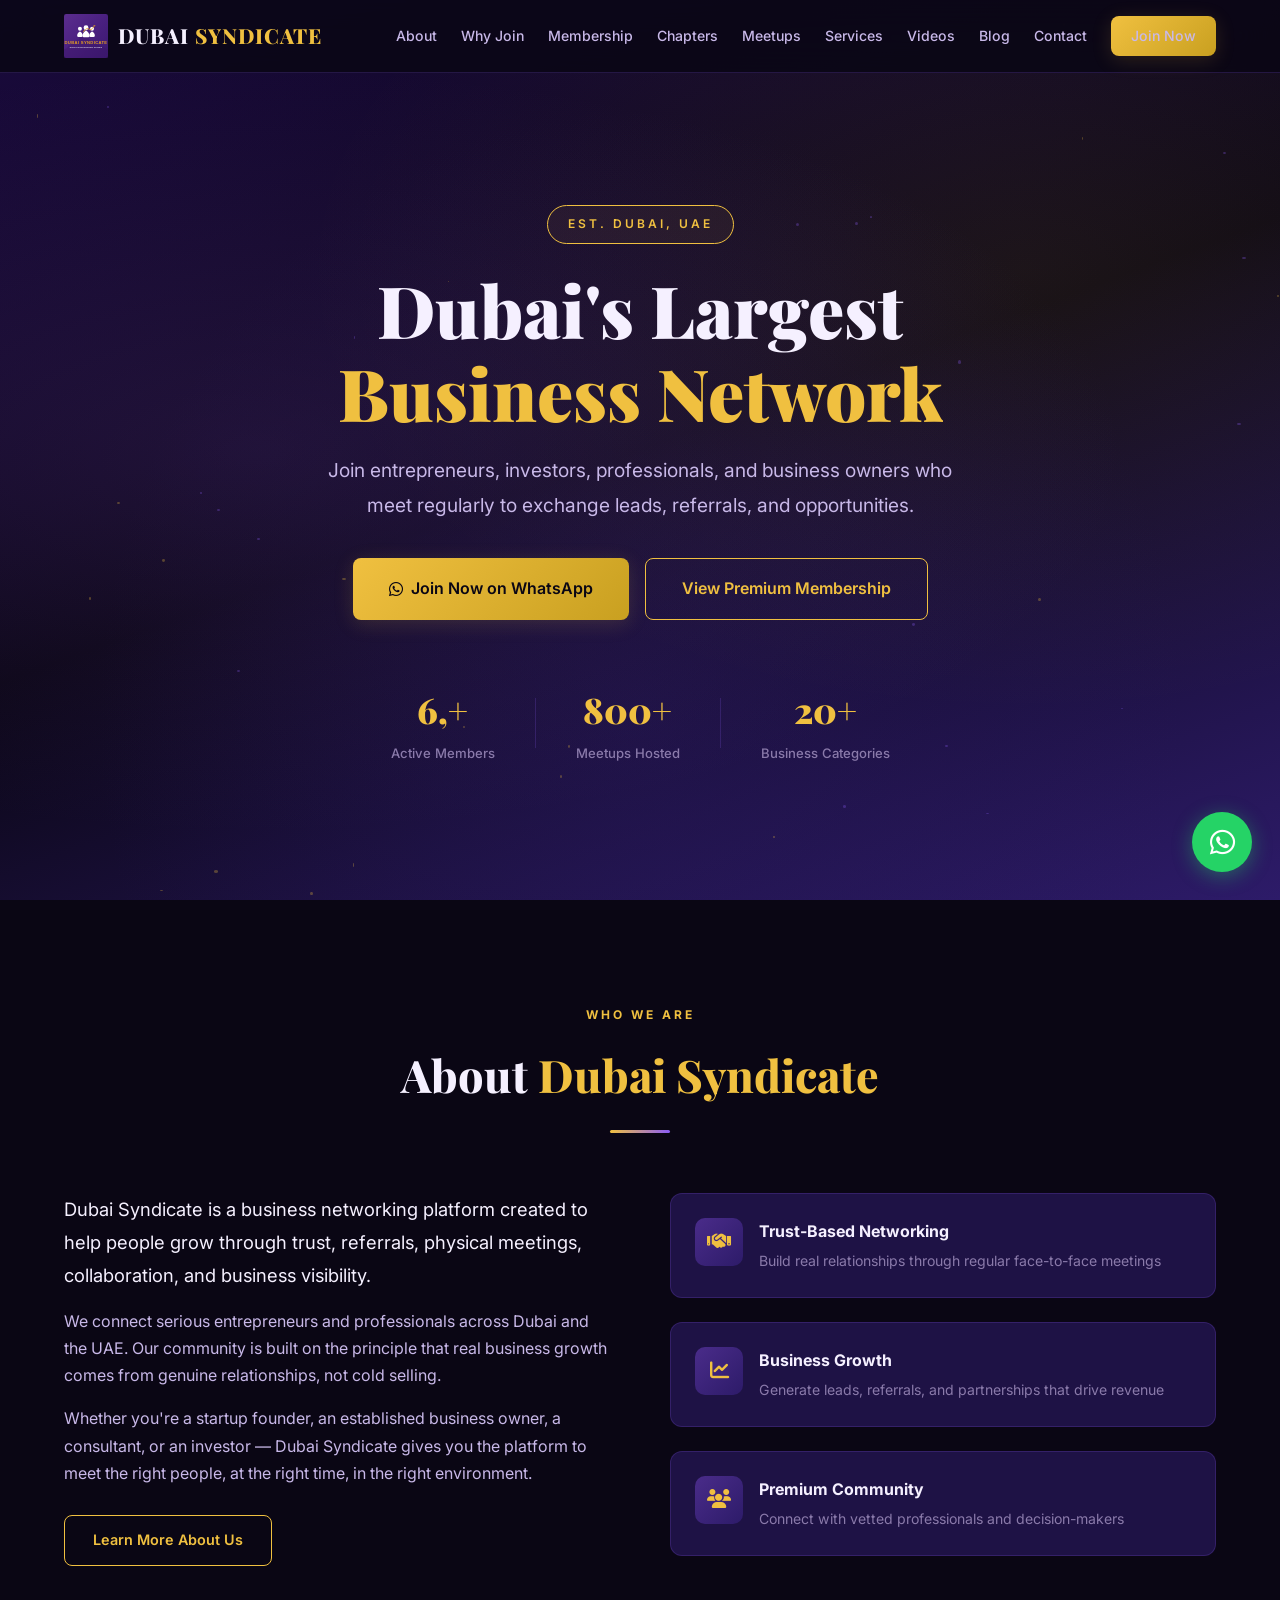
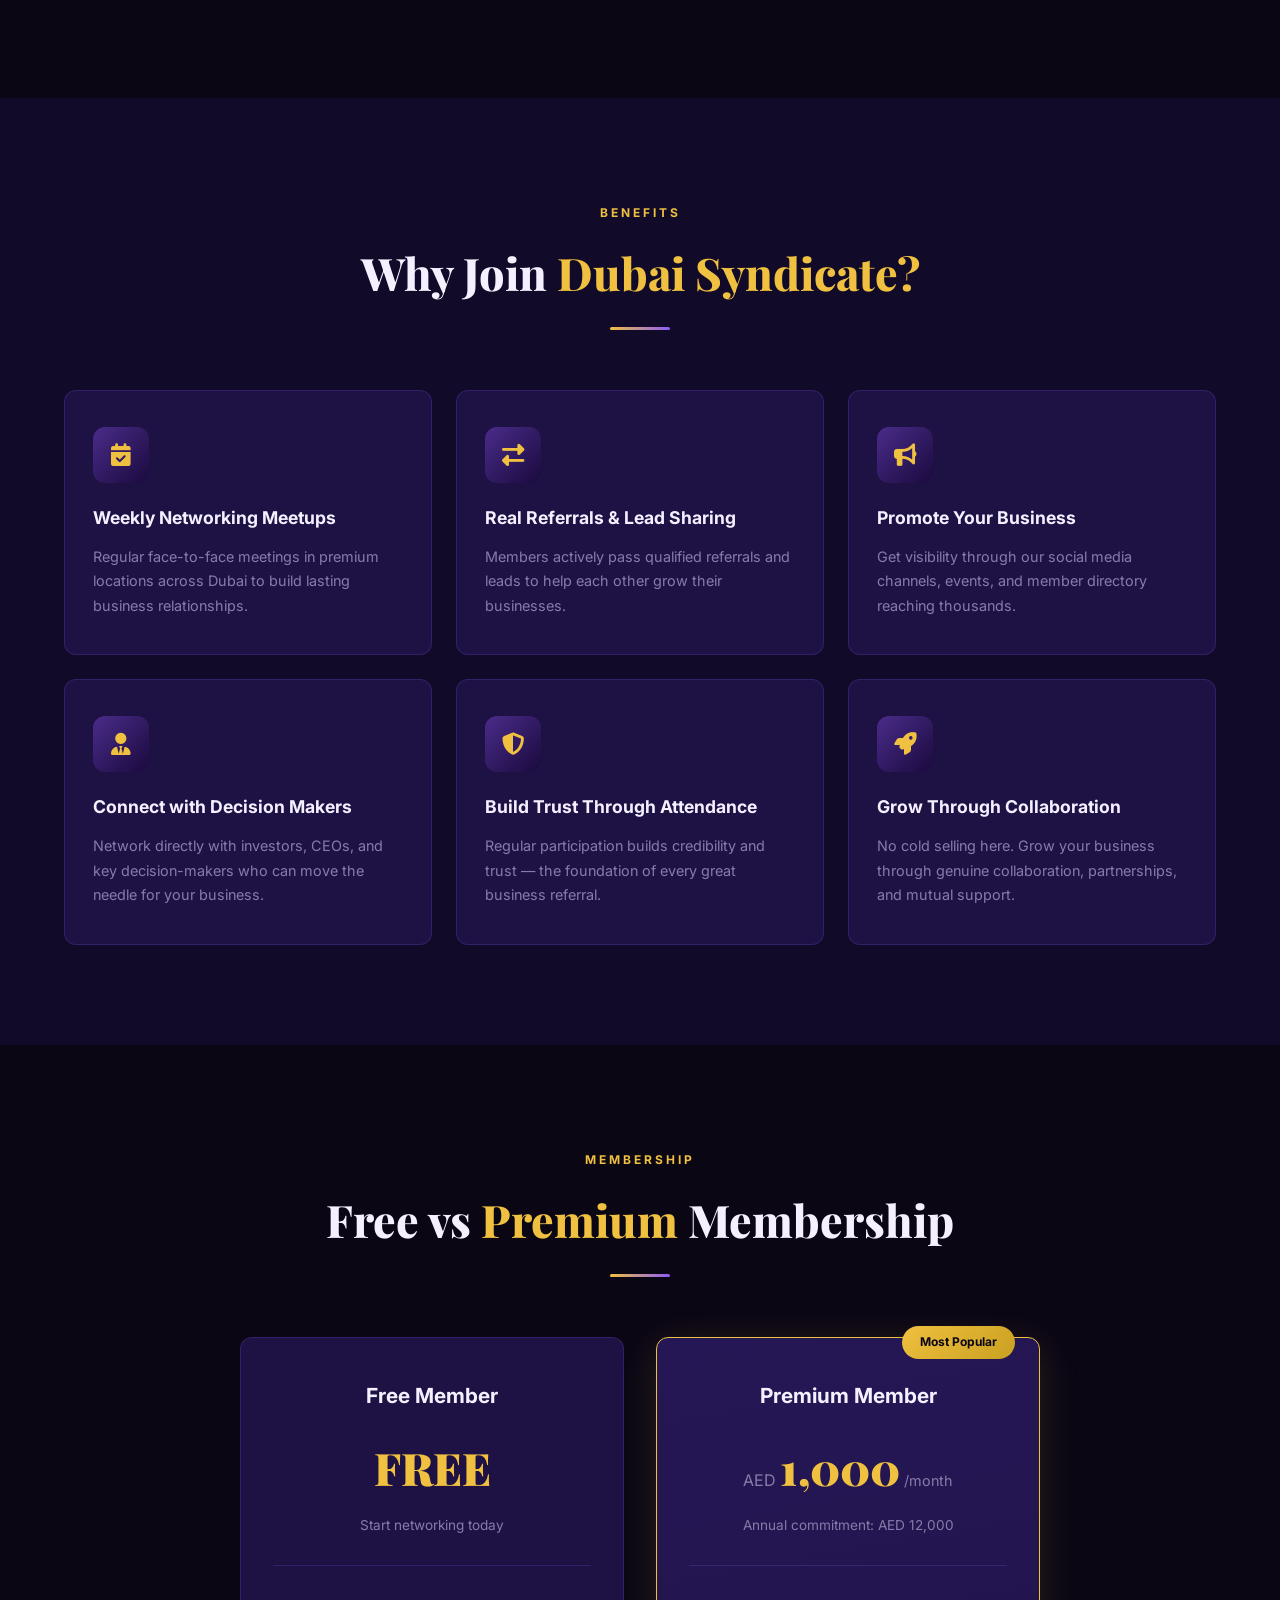
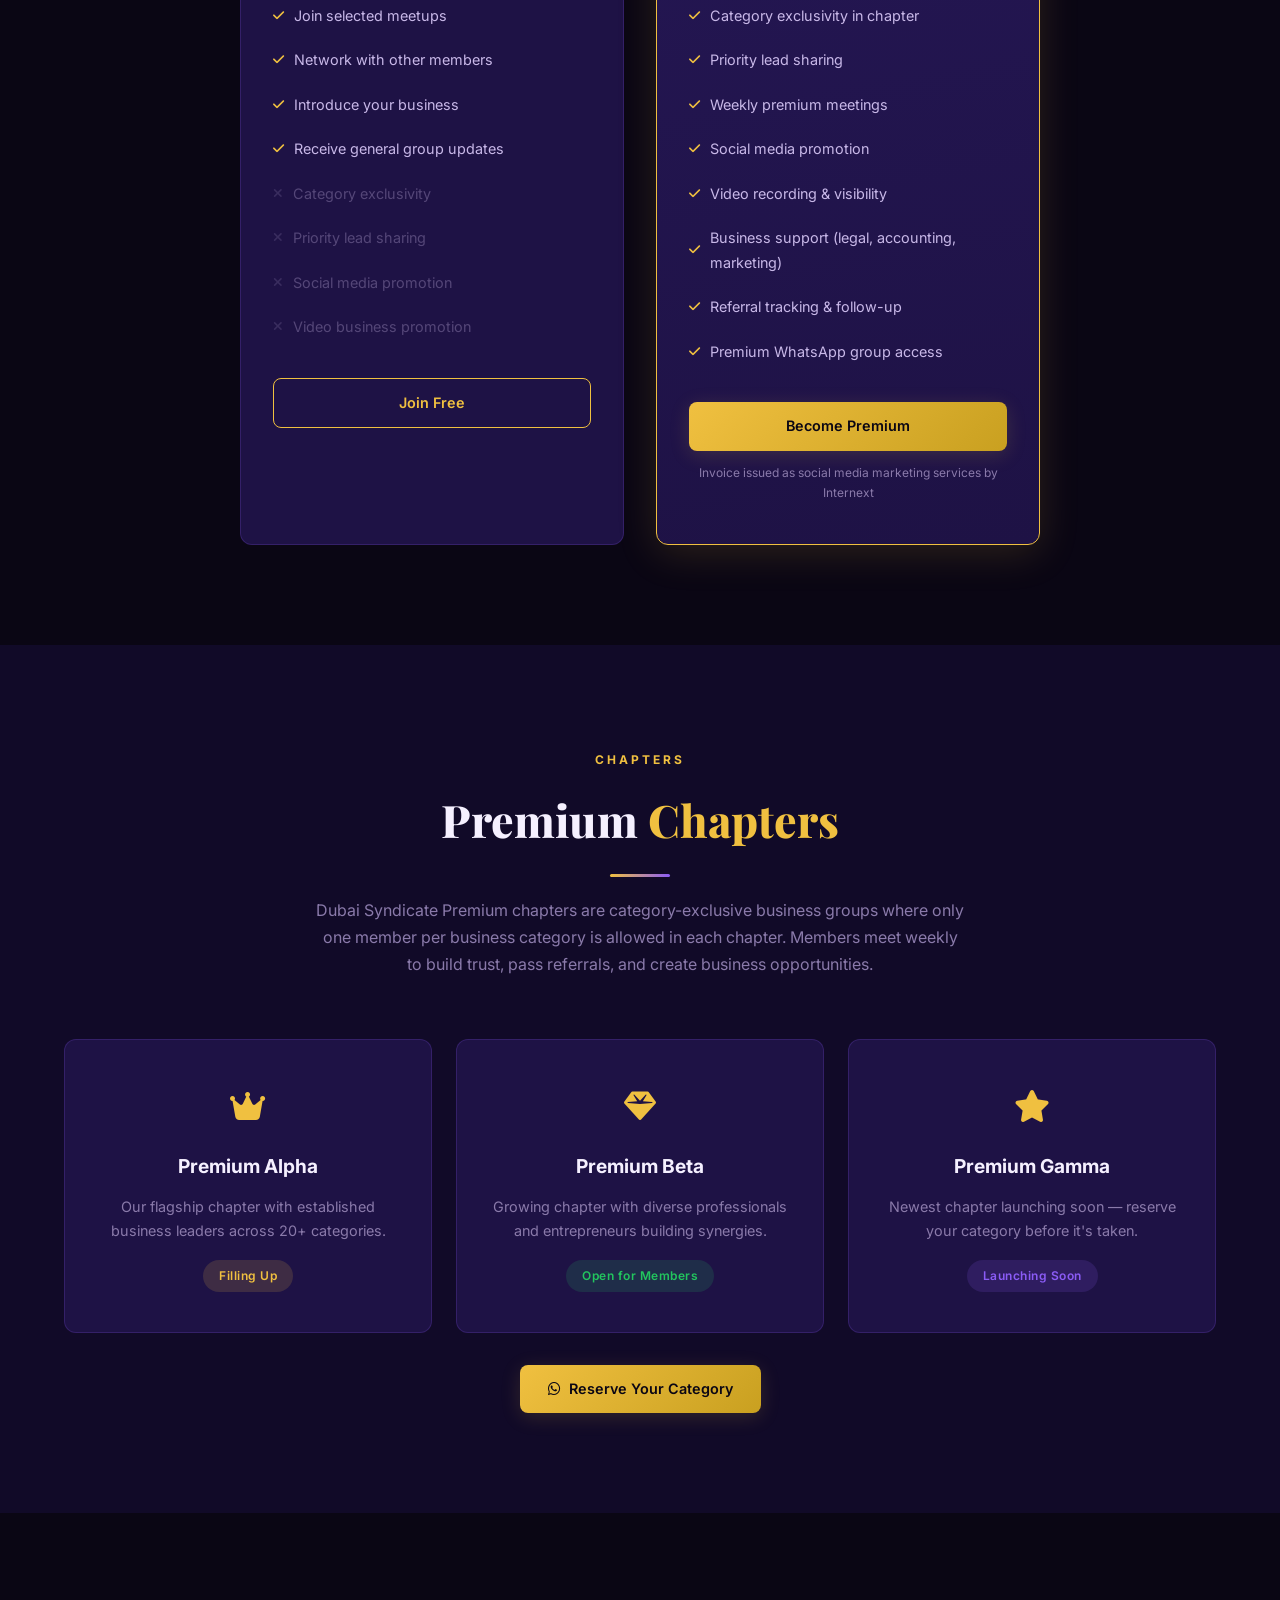
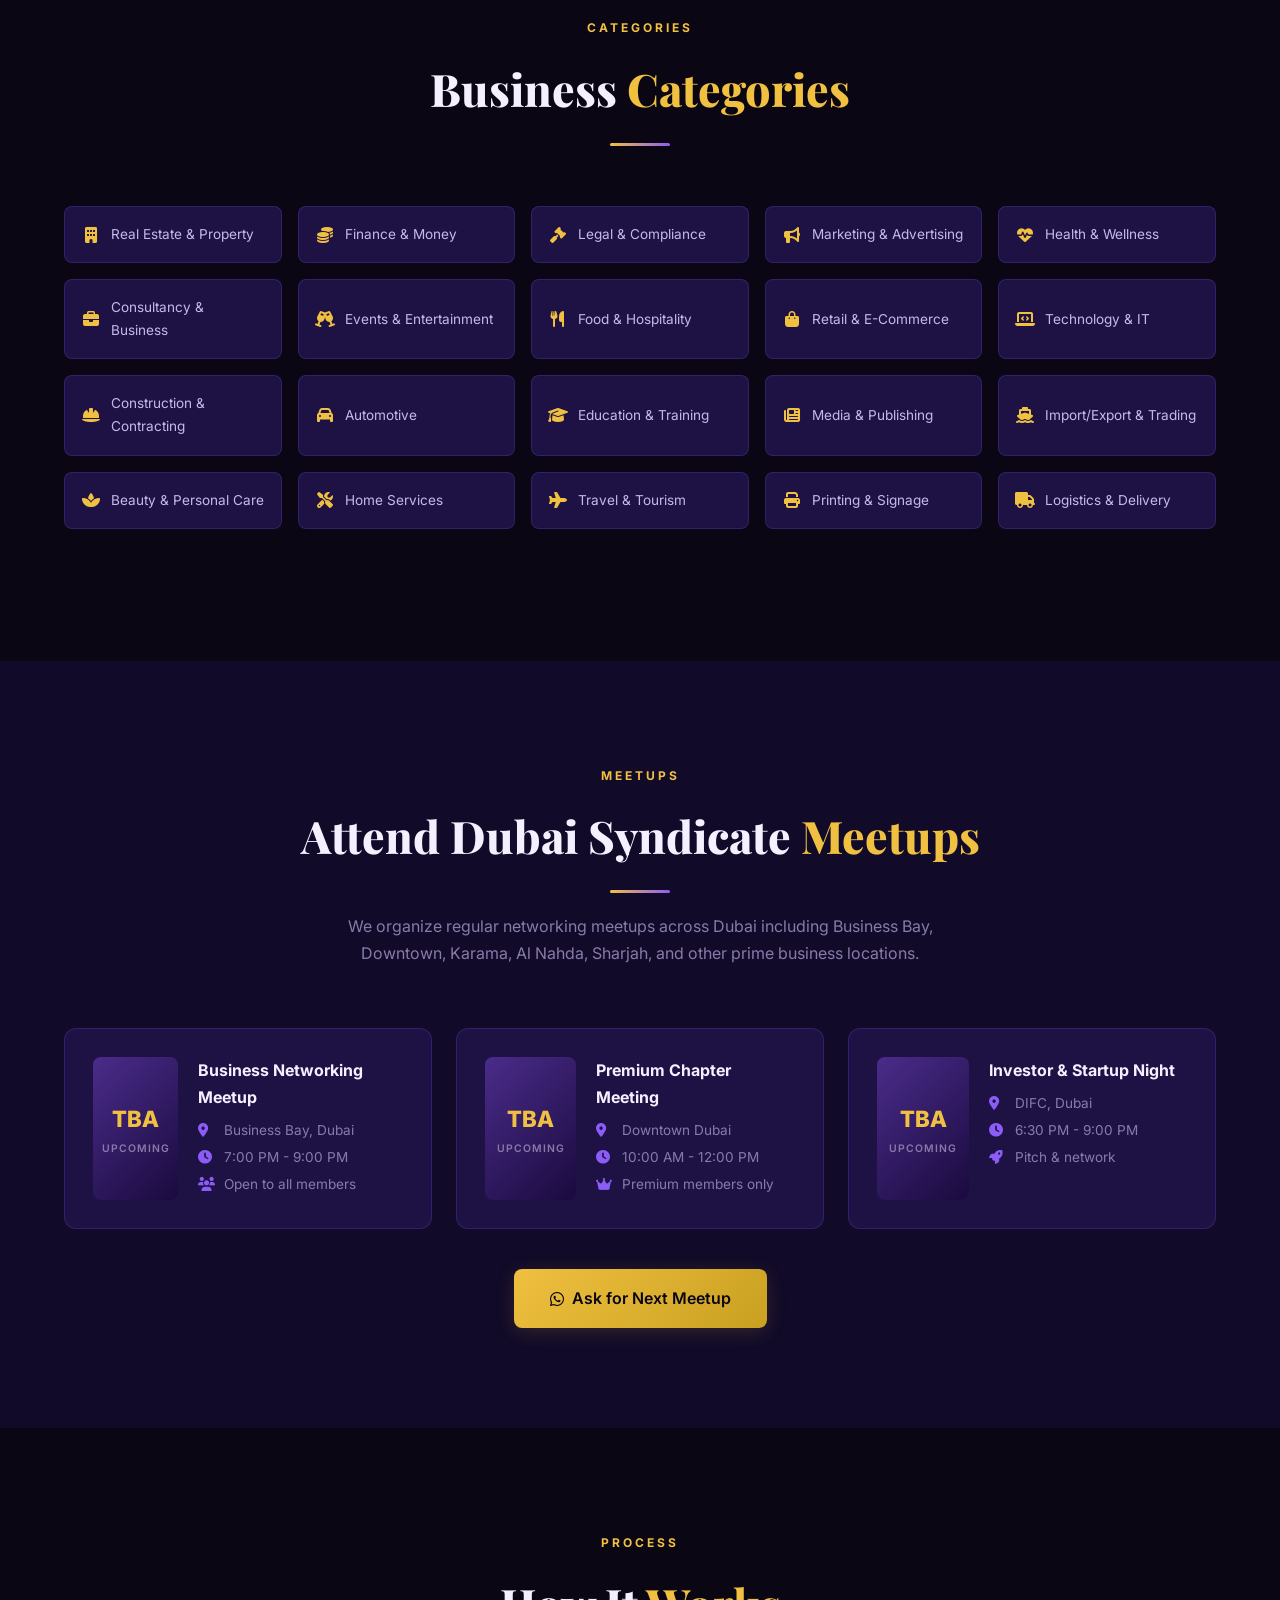
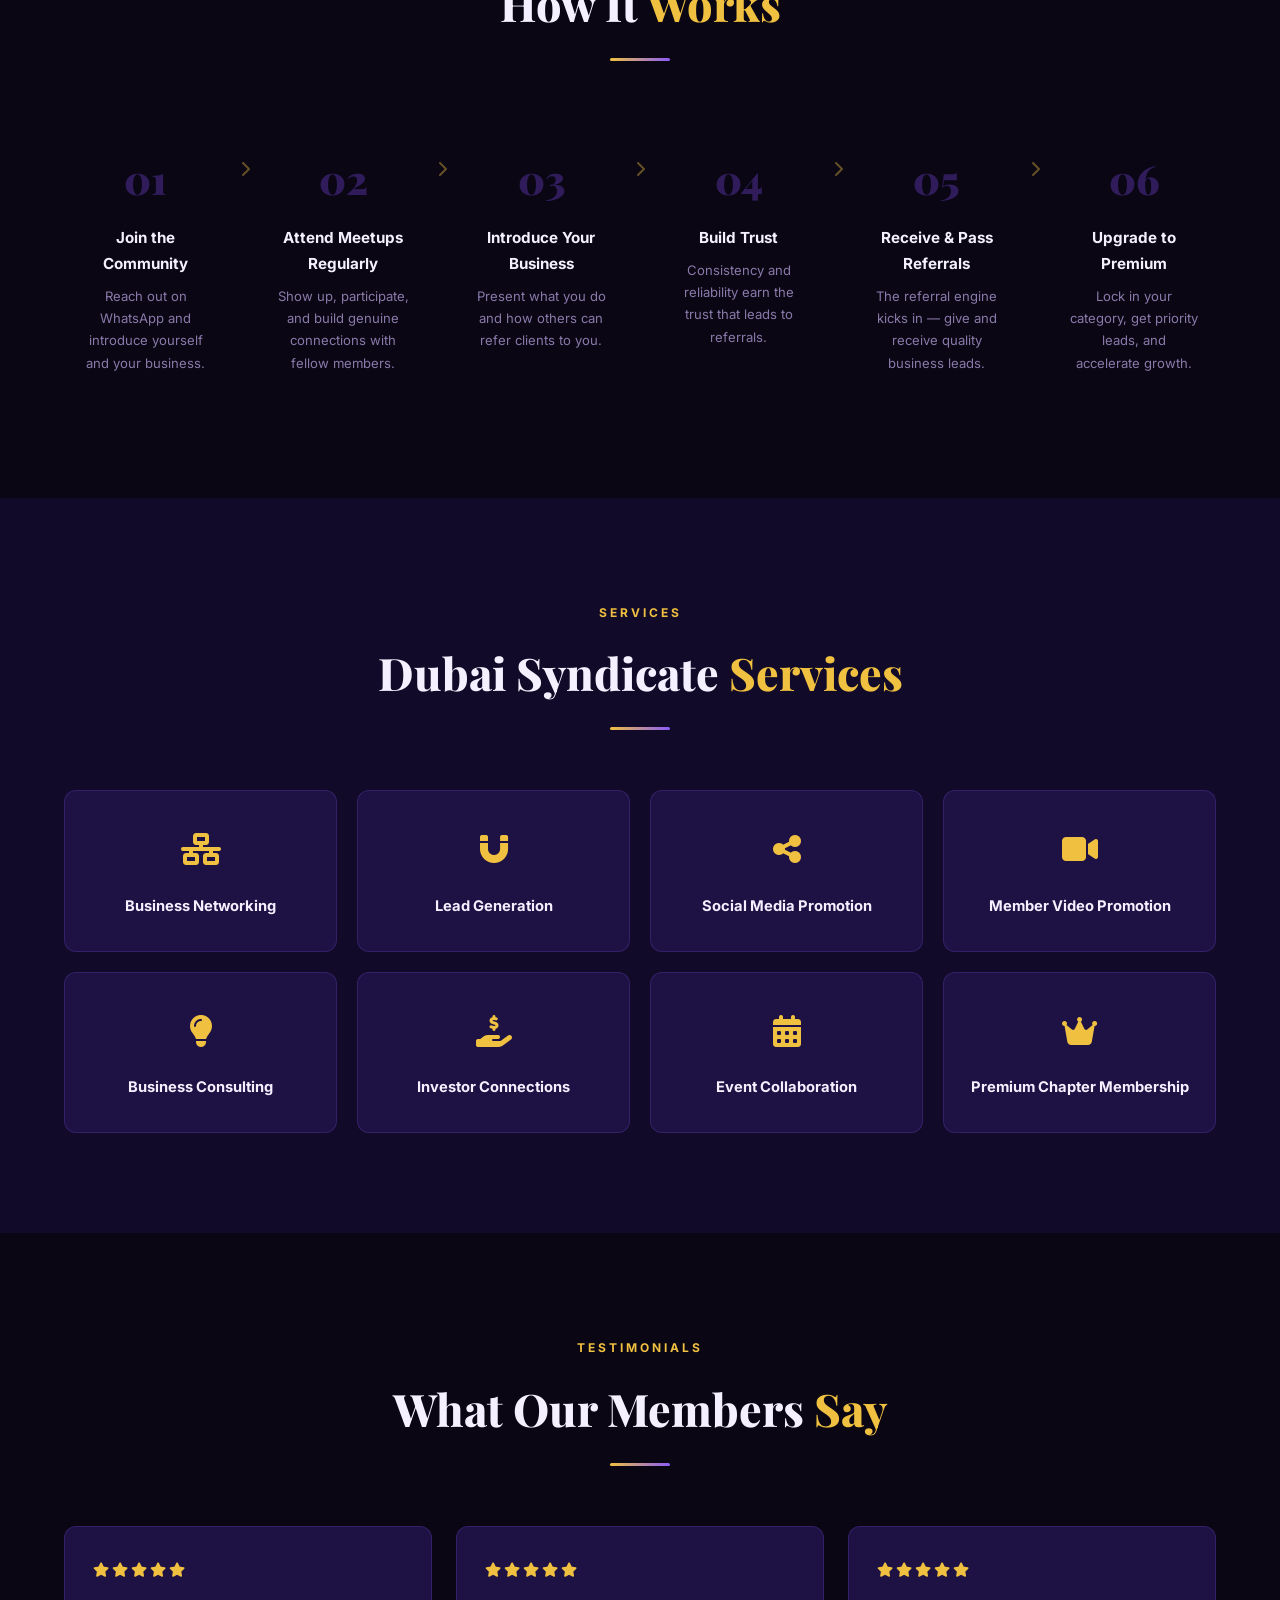
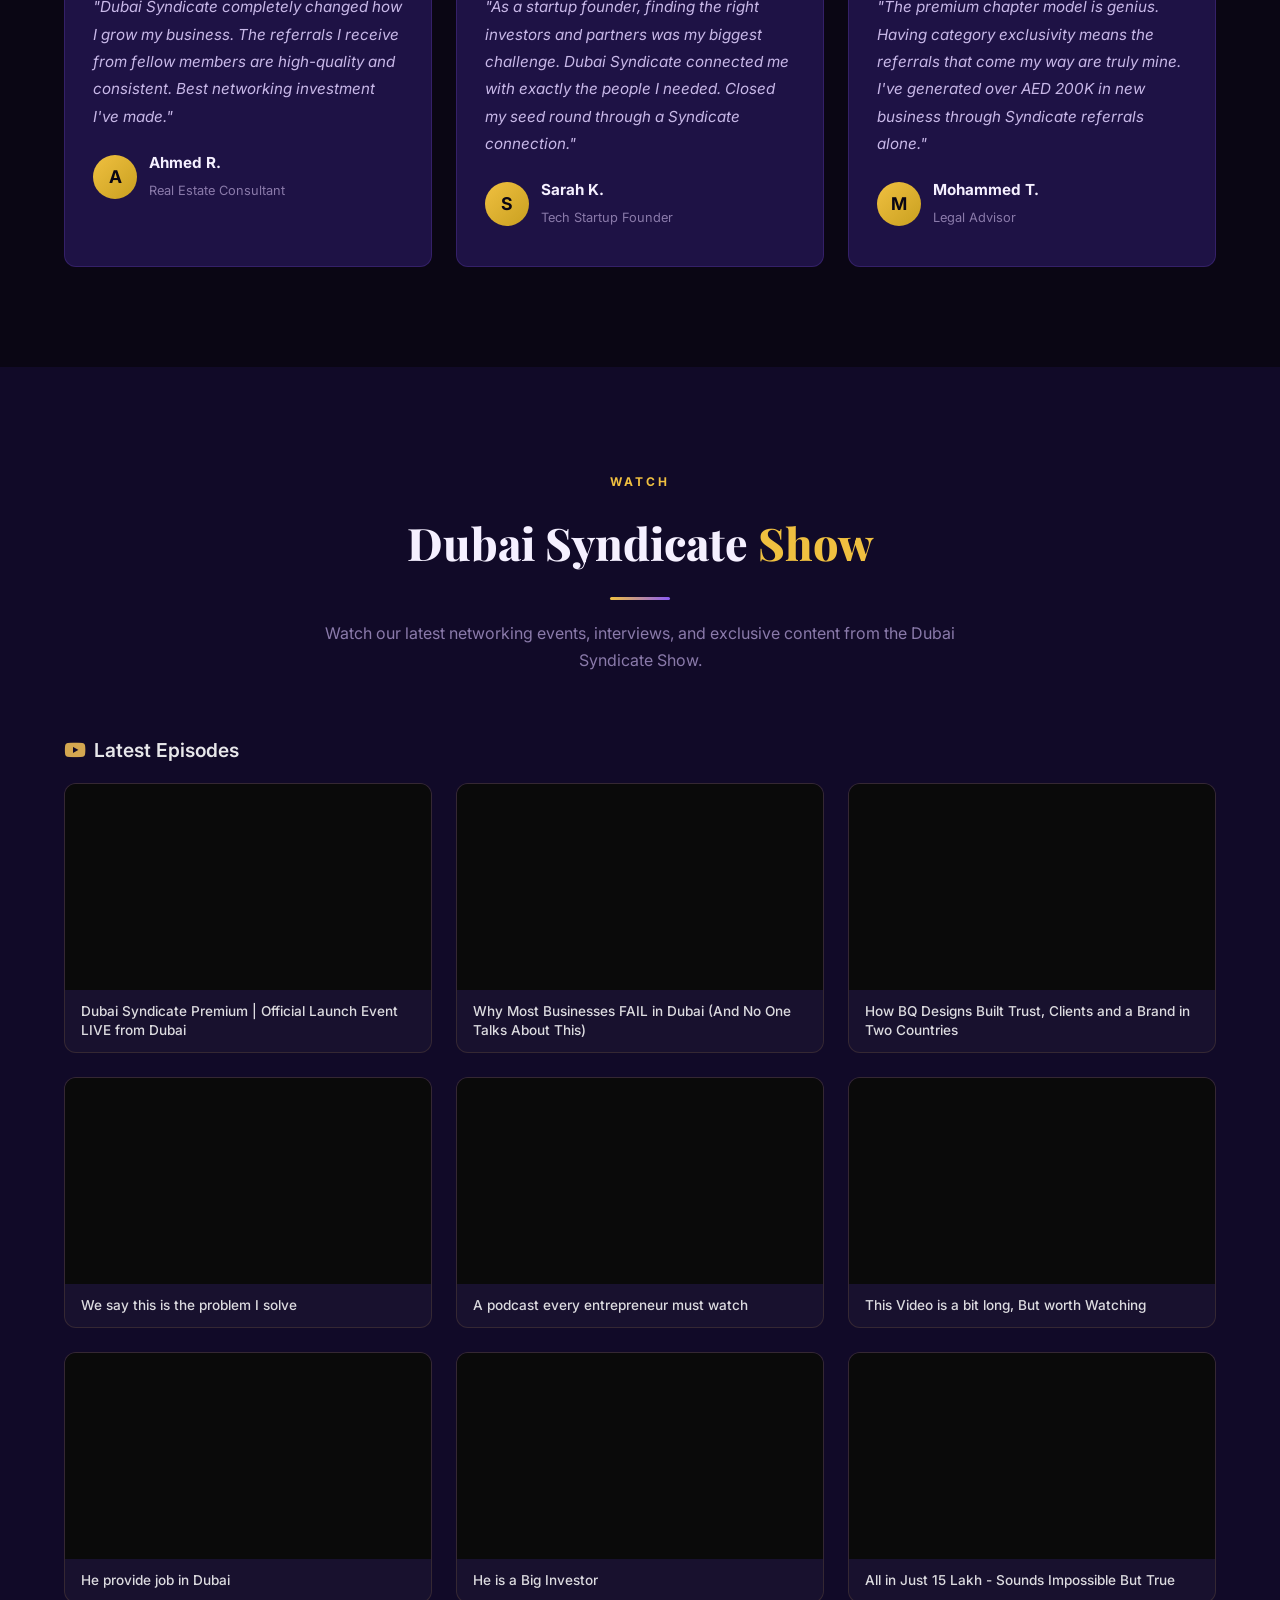
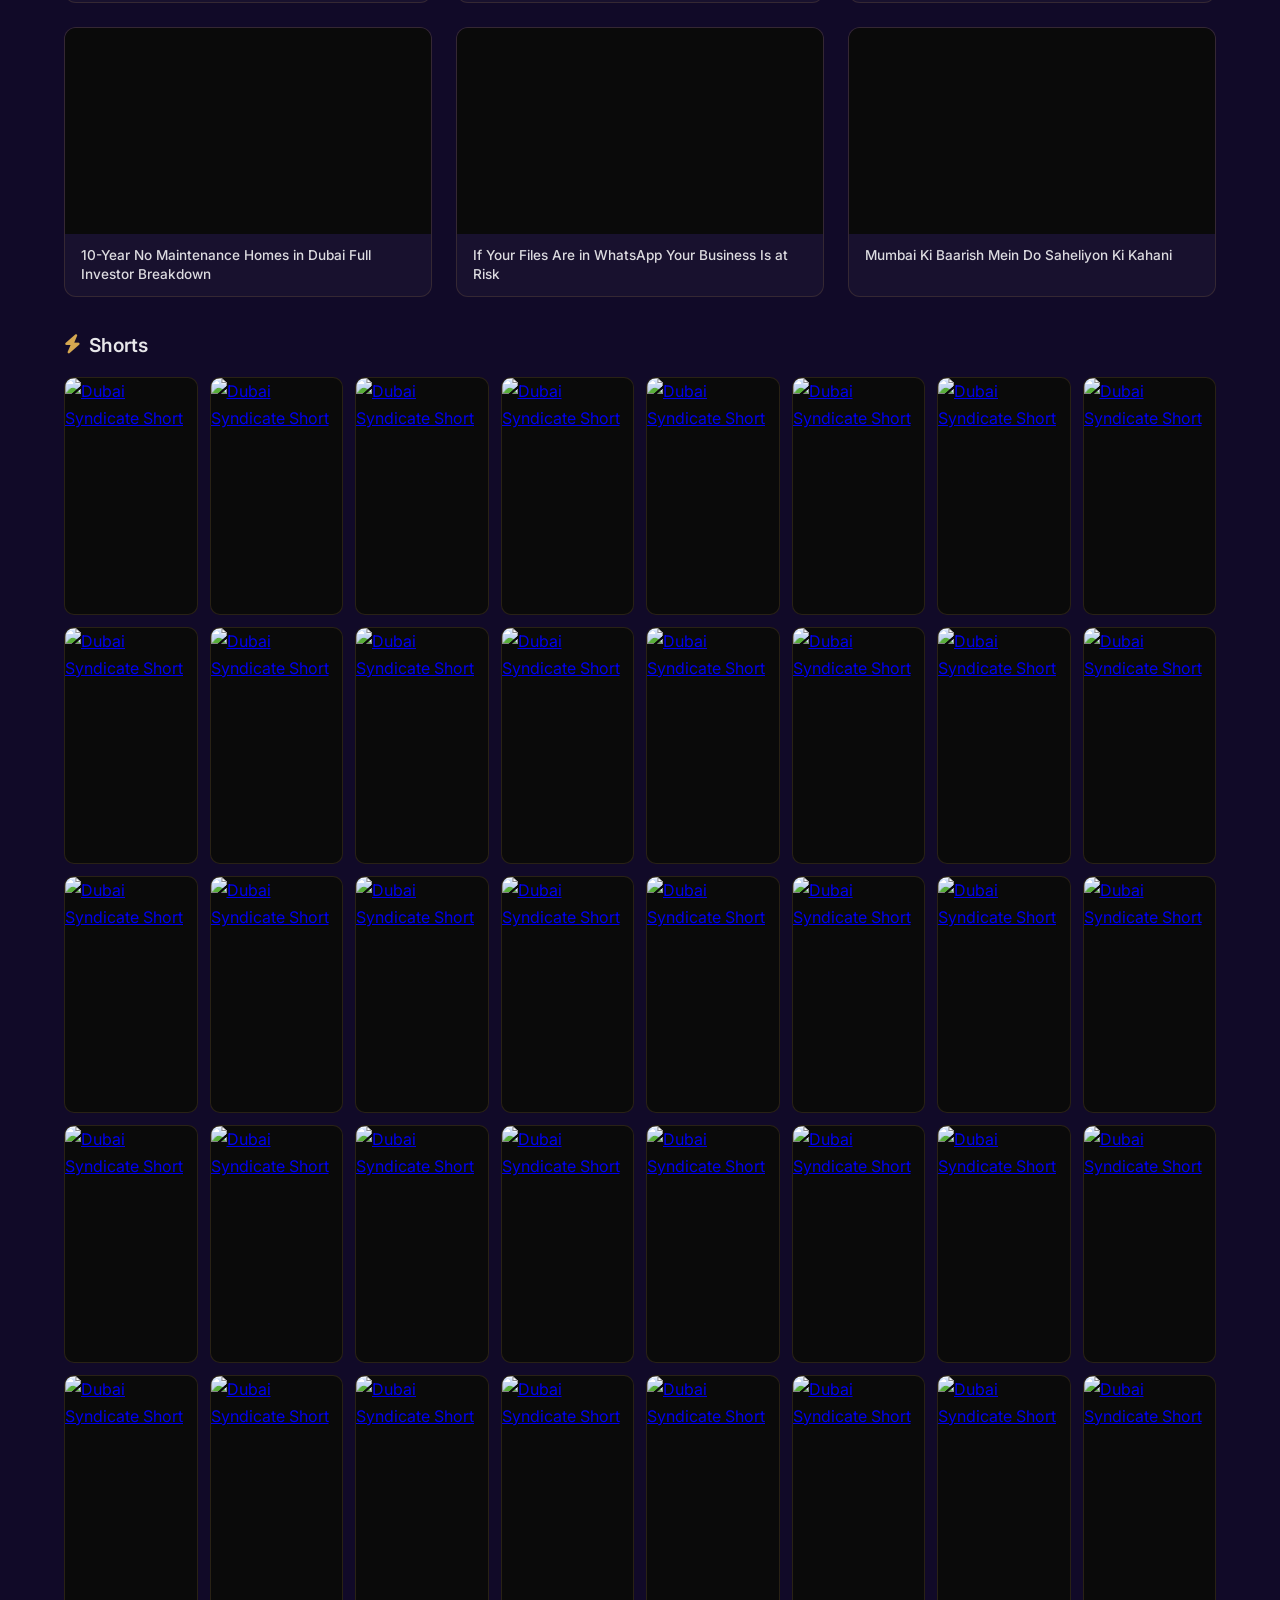
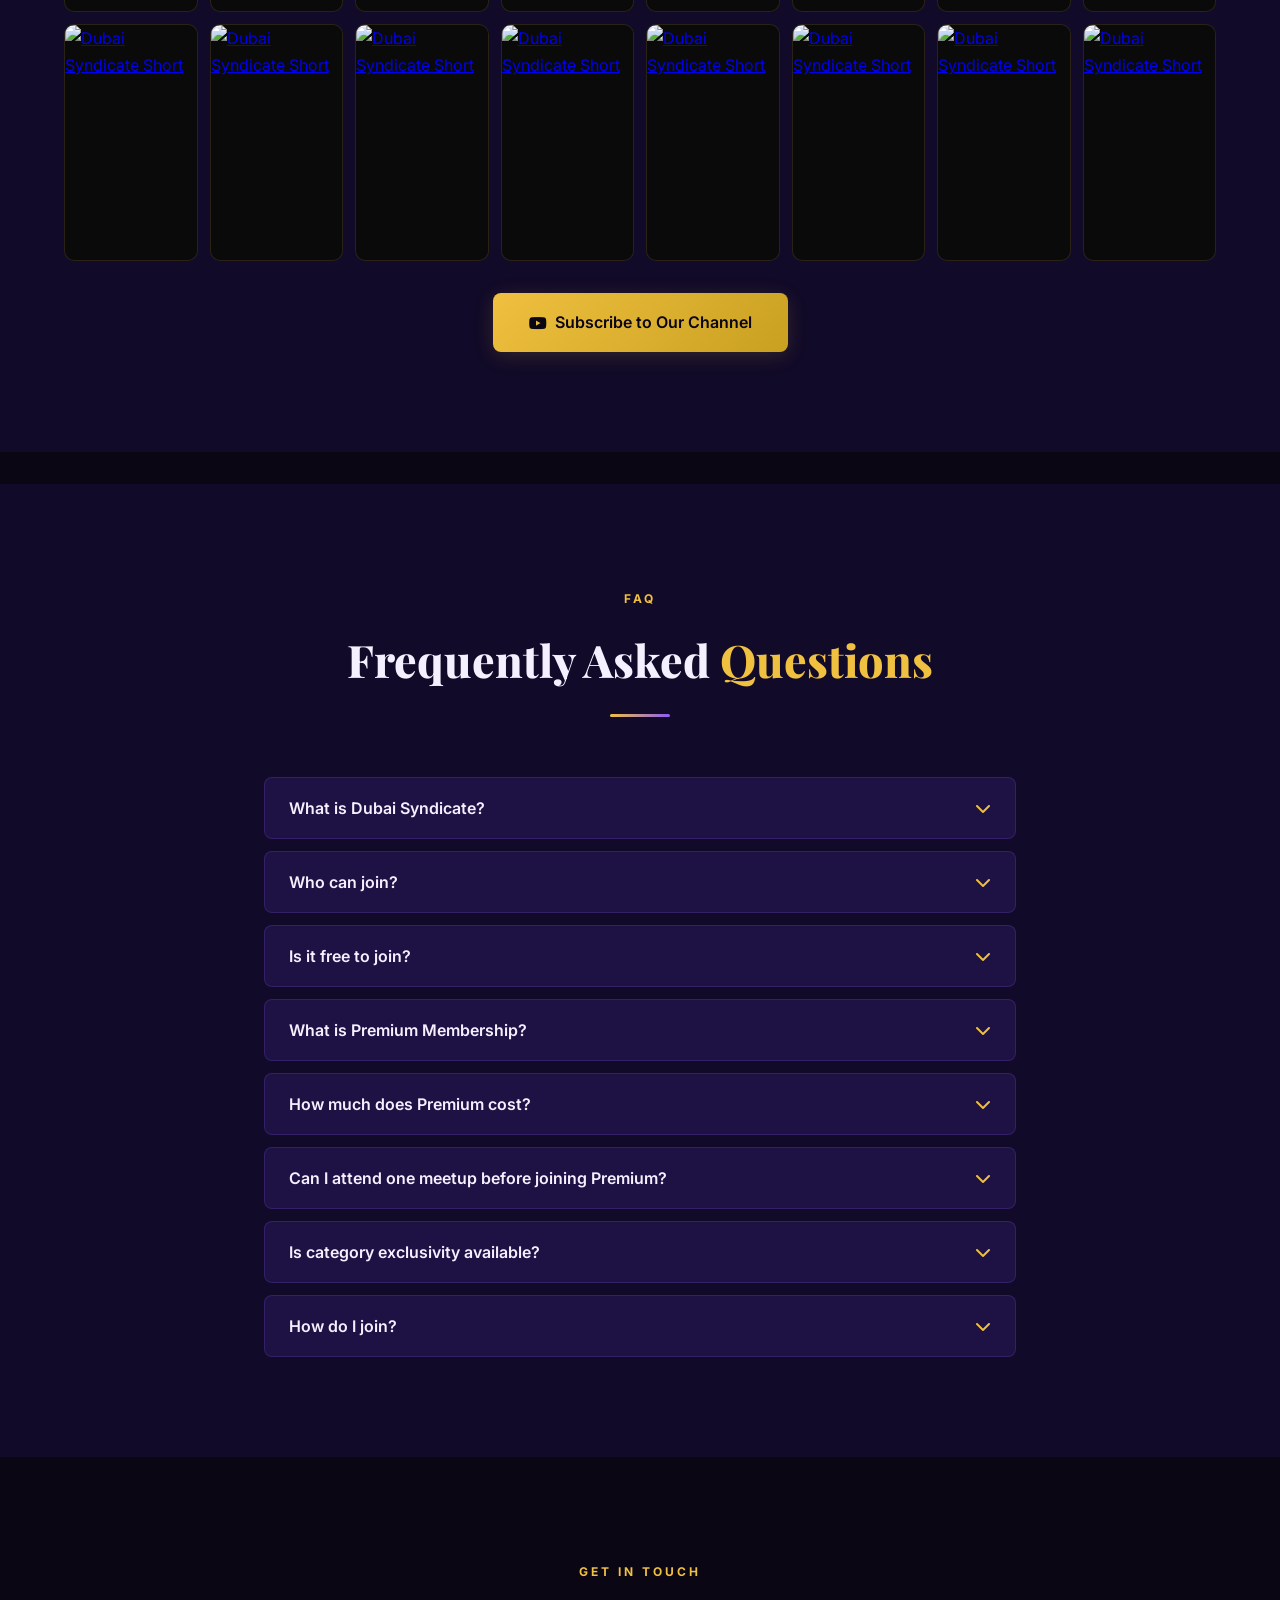
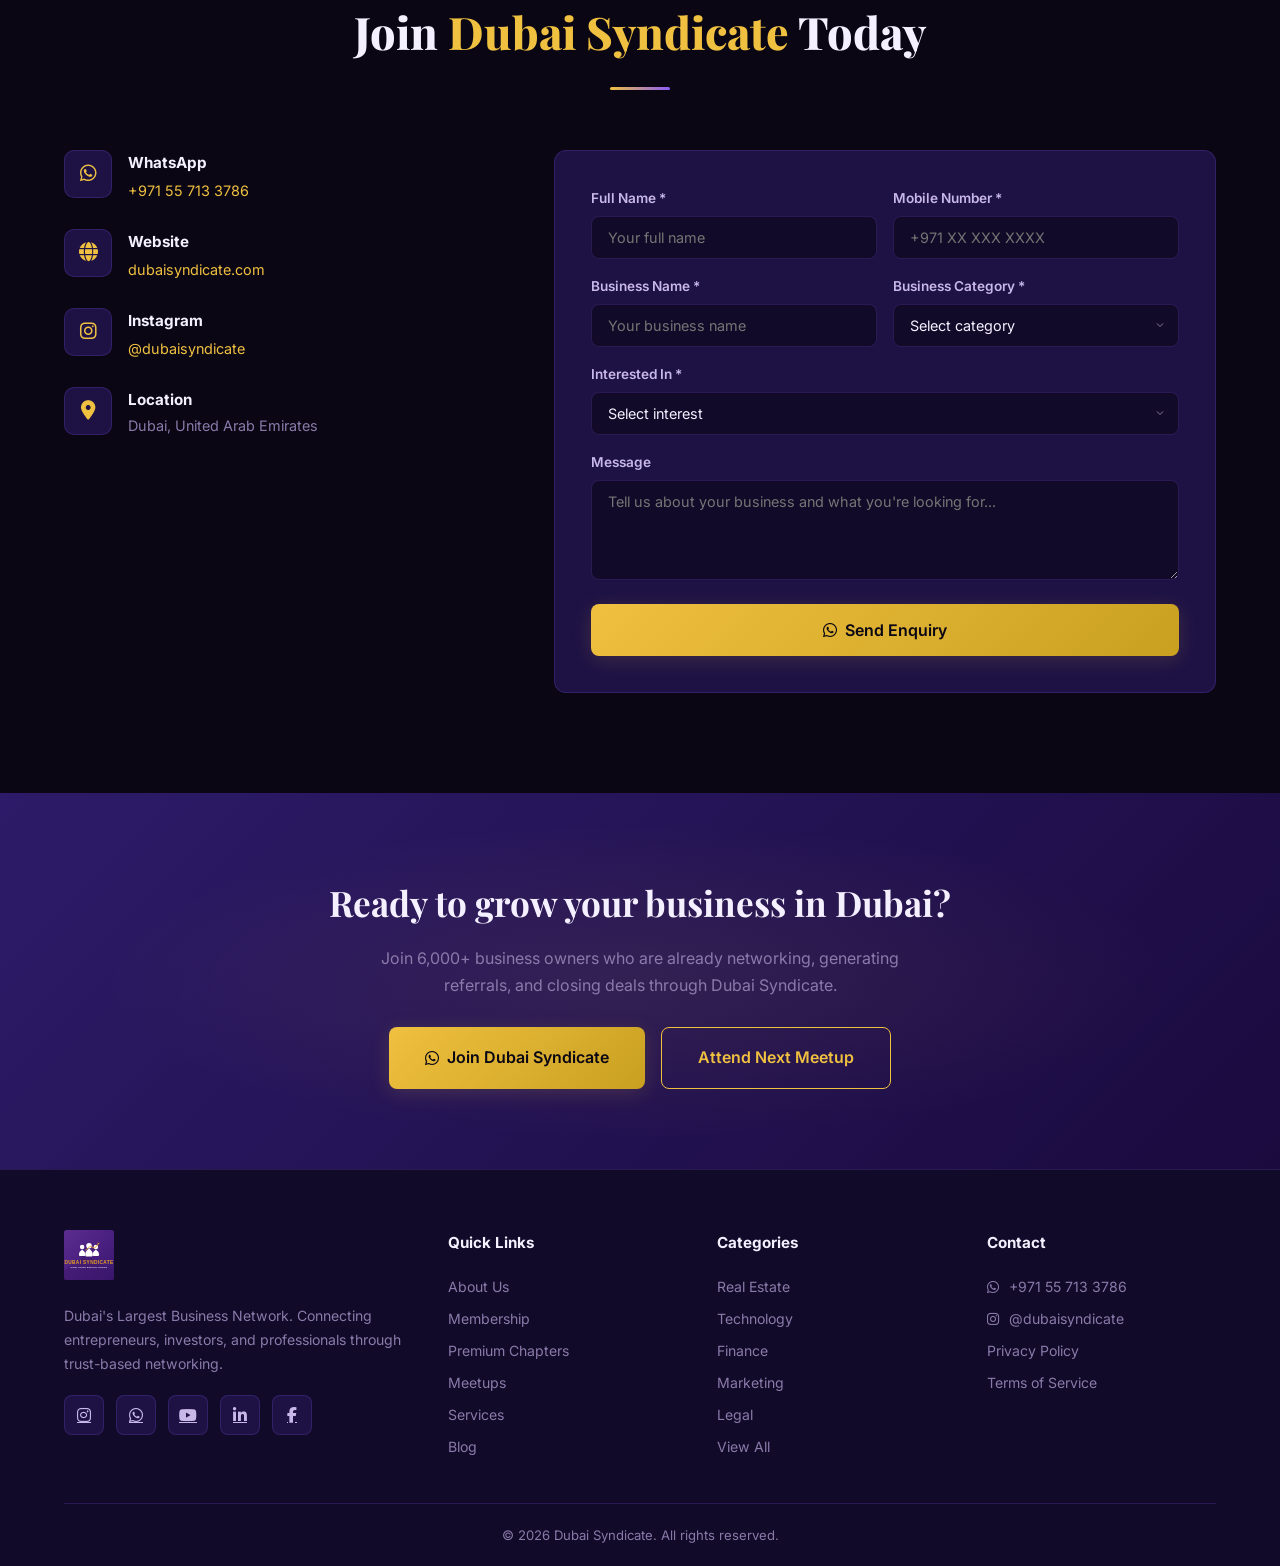
==== commit 62c82b5a: "Update stats: 6000+ members, 800+ meetups" ====
--- a/index.html
+++ b/index.html
@@ -62,12 +62,12 @@
             </div>
             <div class="hero-stats">
                 <div class="stat">
-                    <span class="stat-num">500+</span>
+                    <span class="stat-num">6,000+</span>
                     <span class="stat-label">Active Members</span>
                 </div>
                 <div class="stat-divider"></div>
                 <div class="stat">
-                    <span class="stat-num">50+</span>
+                    <span class="stat-num">800+</span>
                     <span class="stat-label">Meetups Hosted</span>
                 </div>
                 <div class="stat-divider"></div>
@@ -944,7 +944,7 @@
     <section class="cta-banner">
         <div class="container">
             <h2>Ready to grow your business in Dubai?</h2>
-            <p>Join 500+ business owners who are already networking, generating referrals, and closing deals through Dubai Syndicate.</p>
+            <p>Join 6,000+ business owners who are already networking, generating referrals, and closing deals through Dubai Syndicate.</p>
             <div class="cta-btns">
                 <a href="https://wa.me/971557133786?text=Hi%2C%20I%20want%20to%20join%20Dubai%20Syndicate" class="btn btn-gold btn-lg" target="_blank"><i class="fab fa-whatsapp"></i> Join Dubai Syndicate</a>
                 <a href="#meetups" class="btn btn-outline btn-lg">Attend Next Meetup</a>
--- a/css/style.css
+++ b/css/style.css
@@ -1265,3 +1265,70 @@
         grid-template-columns: 1fr;
     }
 }
+
+.videos-section-title {
+    font-size: 1.2rem;
+    font-weight: 600;
+    color: rgba(255,255,255,0.9);
+    margin-bottom: 1rem;
+    display: flex;
+    align-items: center;
+    gap: 0.5rem;
+}
+.videos-section-title i {
+    color: #D4A750;
+}
+.shorts-grid {
+    display: grid;
+    grid-template-columns: repeat(auto-fill, minmax(120px, 1fr));
+    gap: 0.75rem;
+    margin-bottom: 2rem;
+}
+.short-card {
+    position: relative;
+    display: block;
+    border-radius: 10px;
+    overflow: hidden;
+    aspect-ratio: 9/16;
+    background: #0a0a0a;
+    border: 1px solid rgba(212,167,80,0.15);
+    transition: transform 0.3s ease, border-color 0.3s ease;
+}
+.short-card:hover {
+    transform: translateY(-4px);
+    border-color: rgba(212,167,80,0.4);
+}
+.short-card img {
+    width: 100%;
+    height: 100%;
+    object-fit: cover;
+}
+.short-play {
+    position: absolute;
+    top: 50%;
+    left: 50%;
+    transform: translate(-50%, -50%);
+    width: 36px;
+    height: 36px;
+    background: rgba(212,167,80,0.85);
+    border-radius: 50%;
+    display: flex;
+    align-items: center;
+    justify-content: center;
+    opacity: 0;
+    transition: opacity 0.3s ease;
+}
+.short-card:hover .short-play {
+    opacity: 1;
+}
+.short-play i {
+    color: #0a0a0a;
+    font-size: 14px;
+    margin-left: 2px;
+}
+@media (max-width: 768px) {
+    .shorts-grid {
+        grid-template-columns: repeat(auto-fill, minmax(90px, 1fr));
+        gap: 0.5rem;
+    }
+}
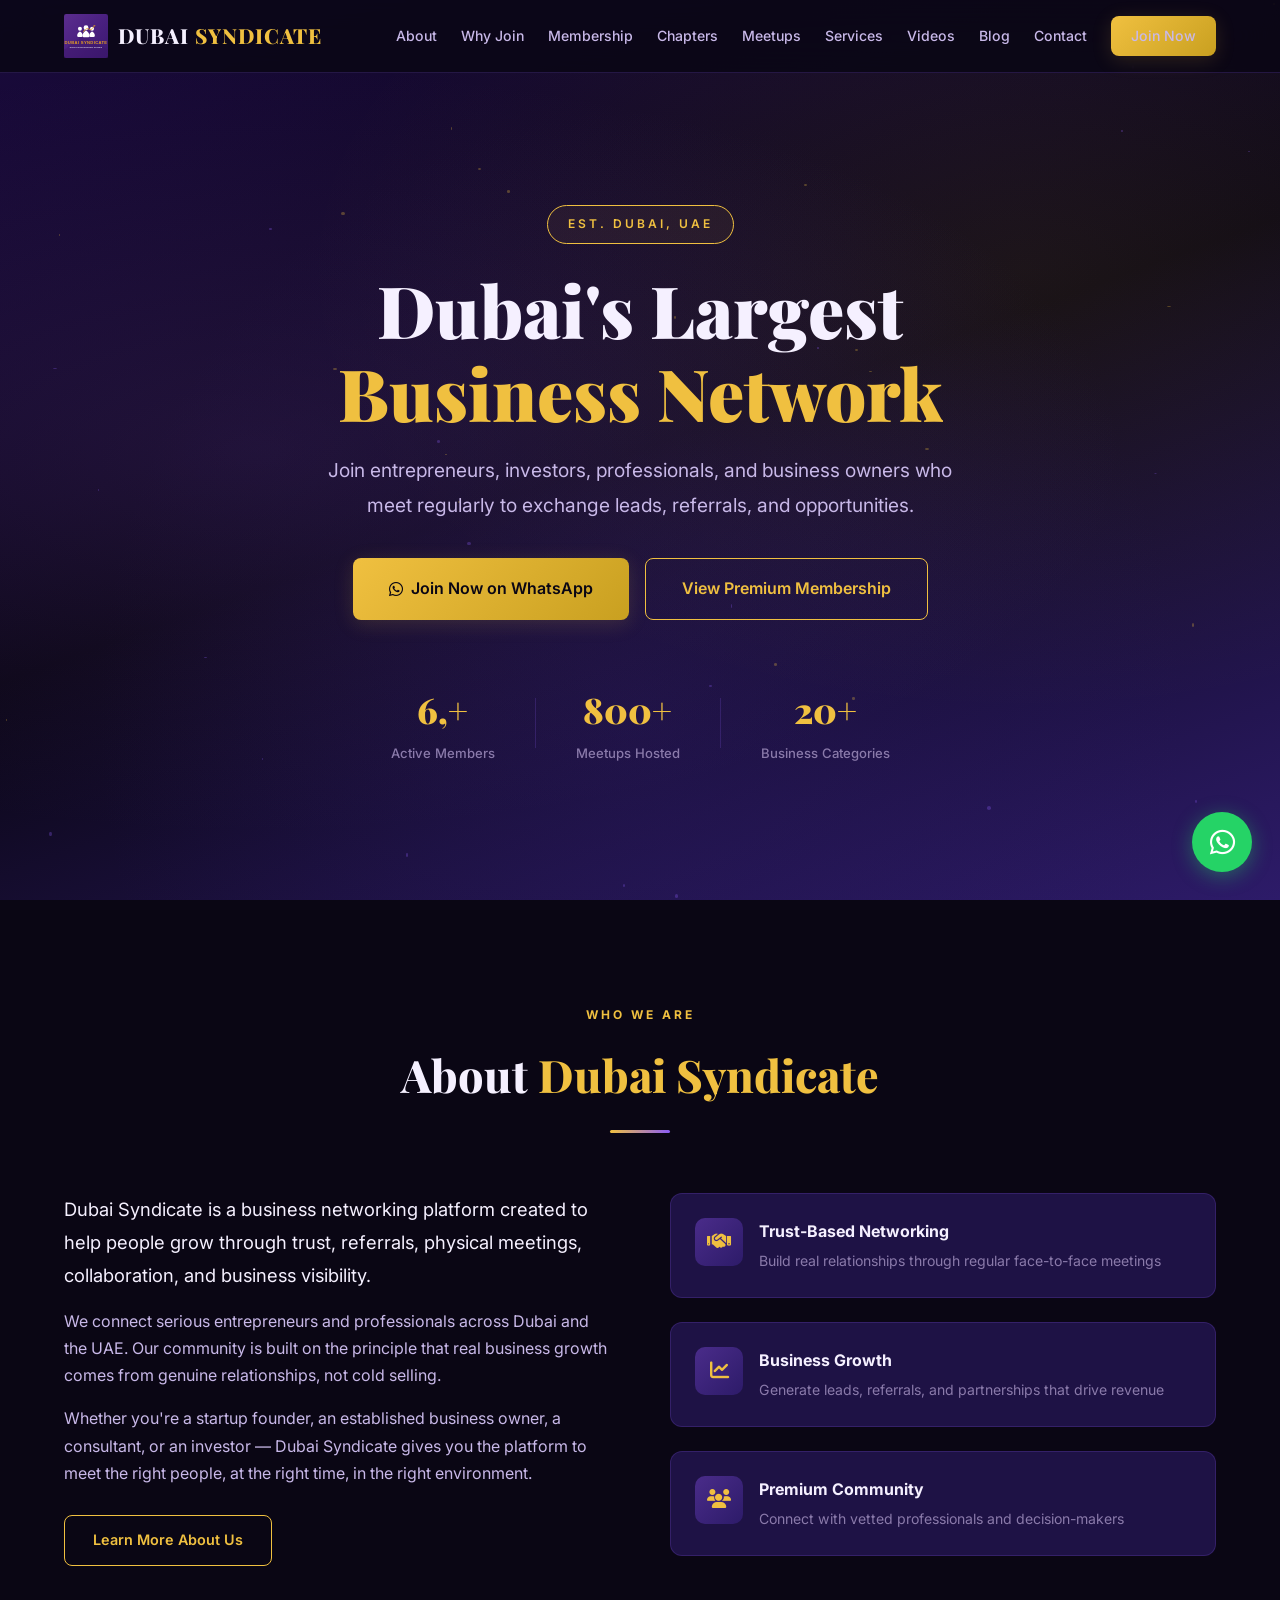
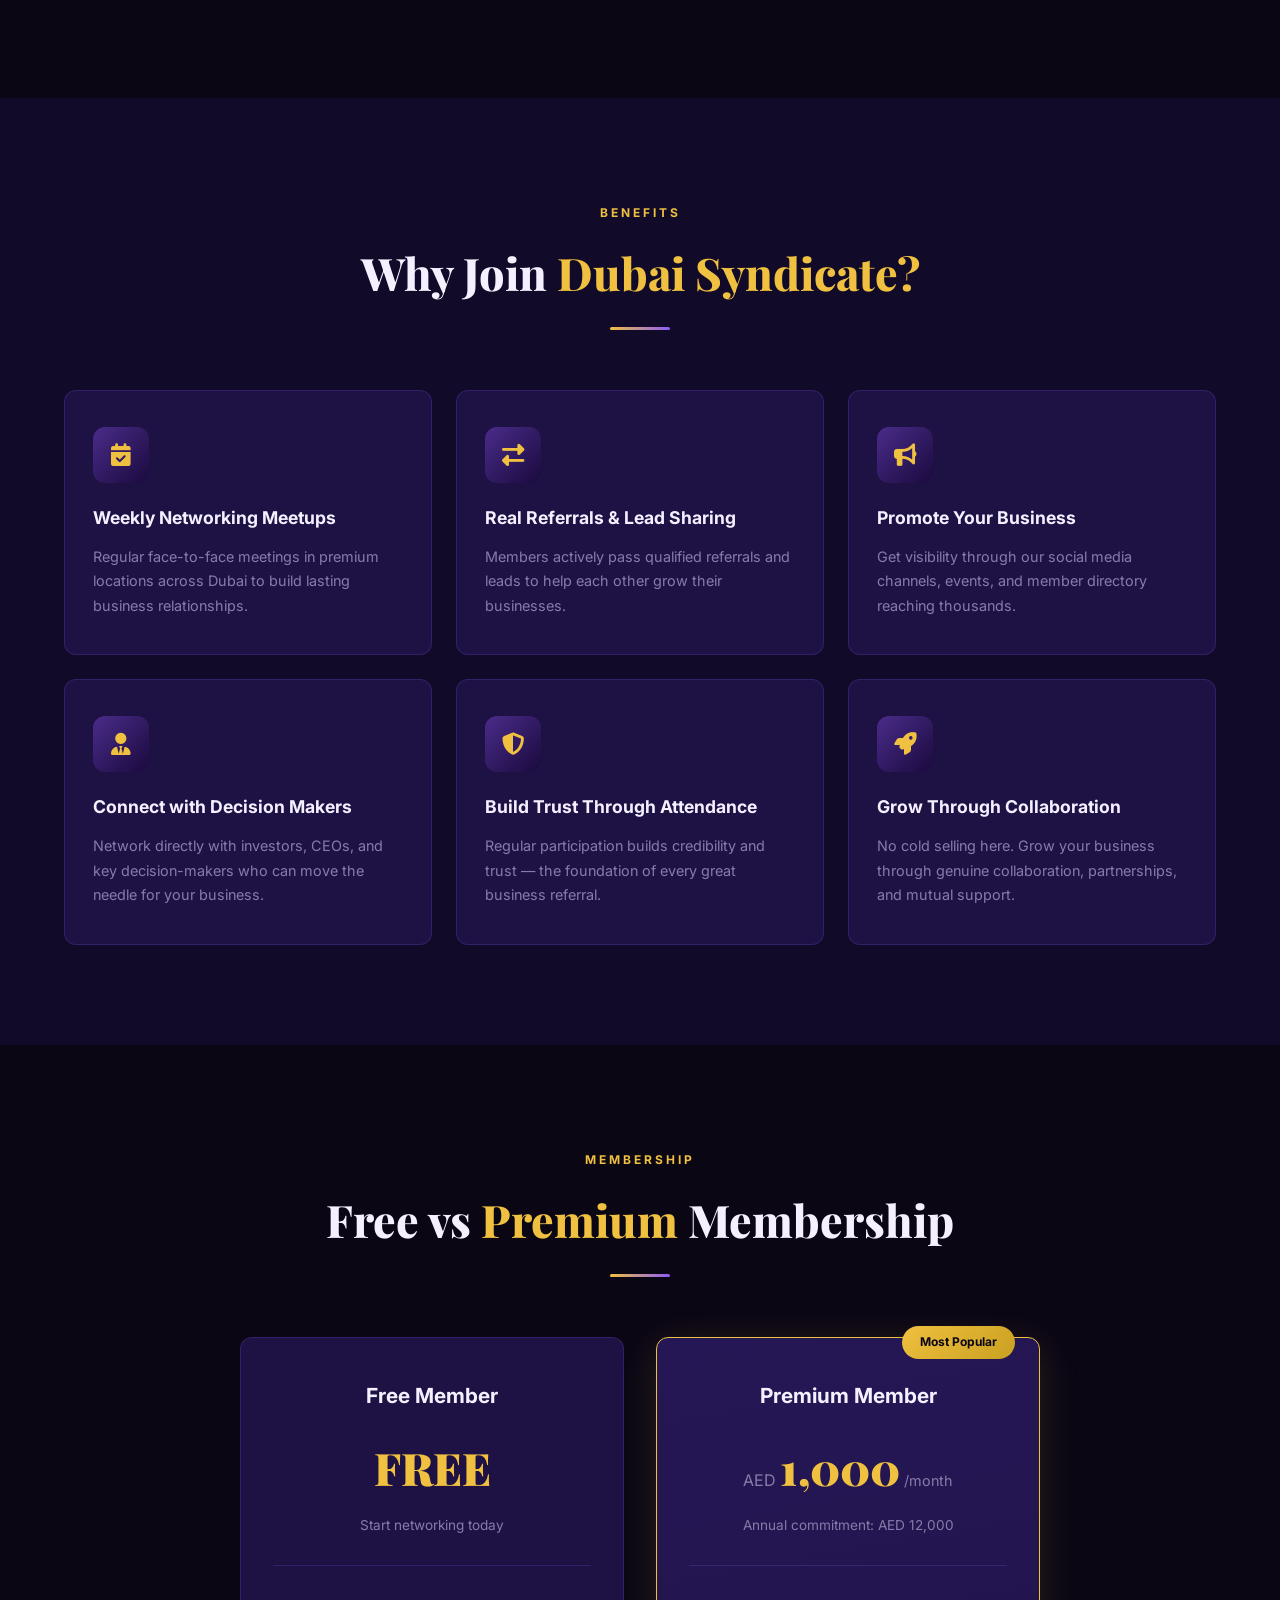
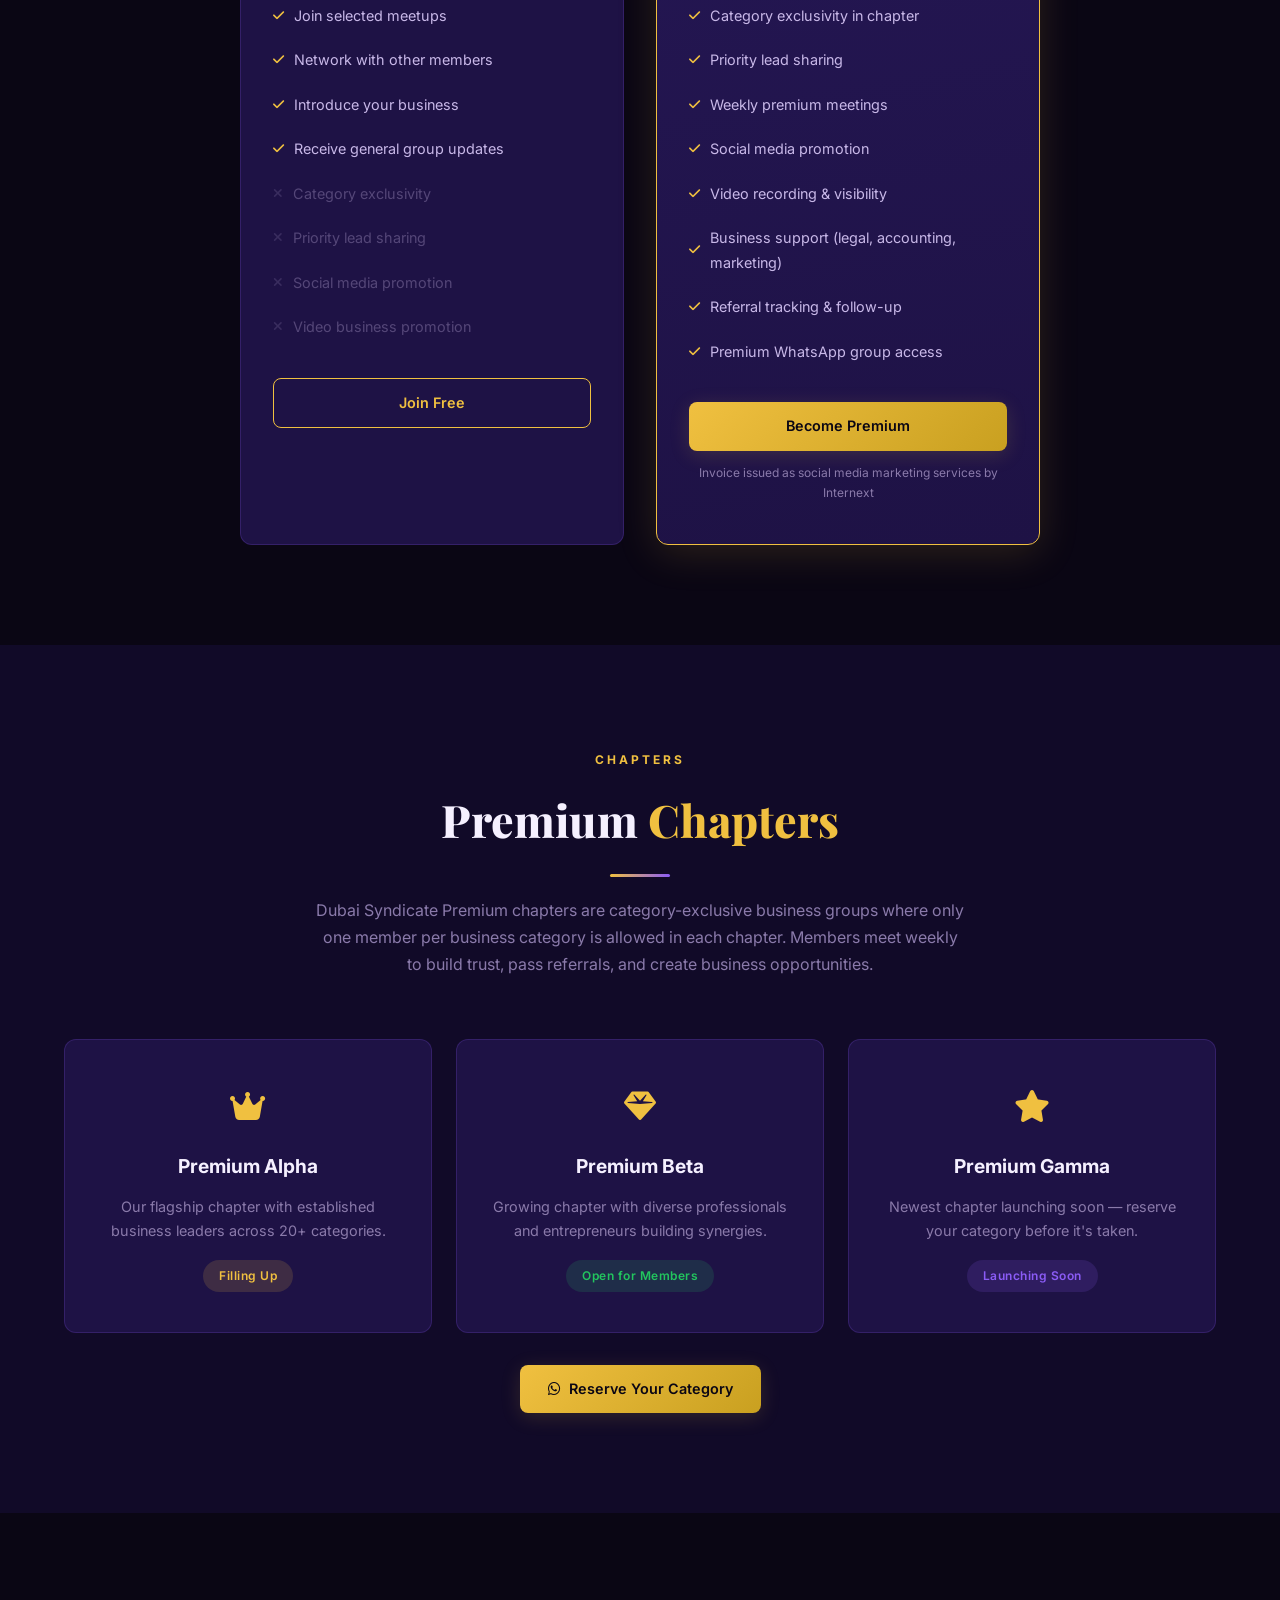
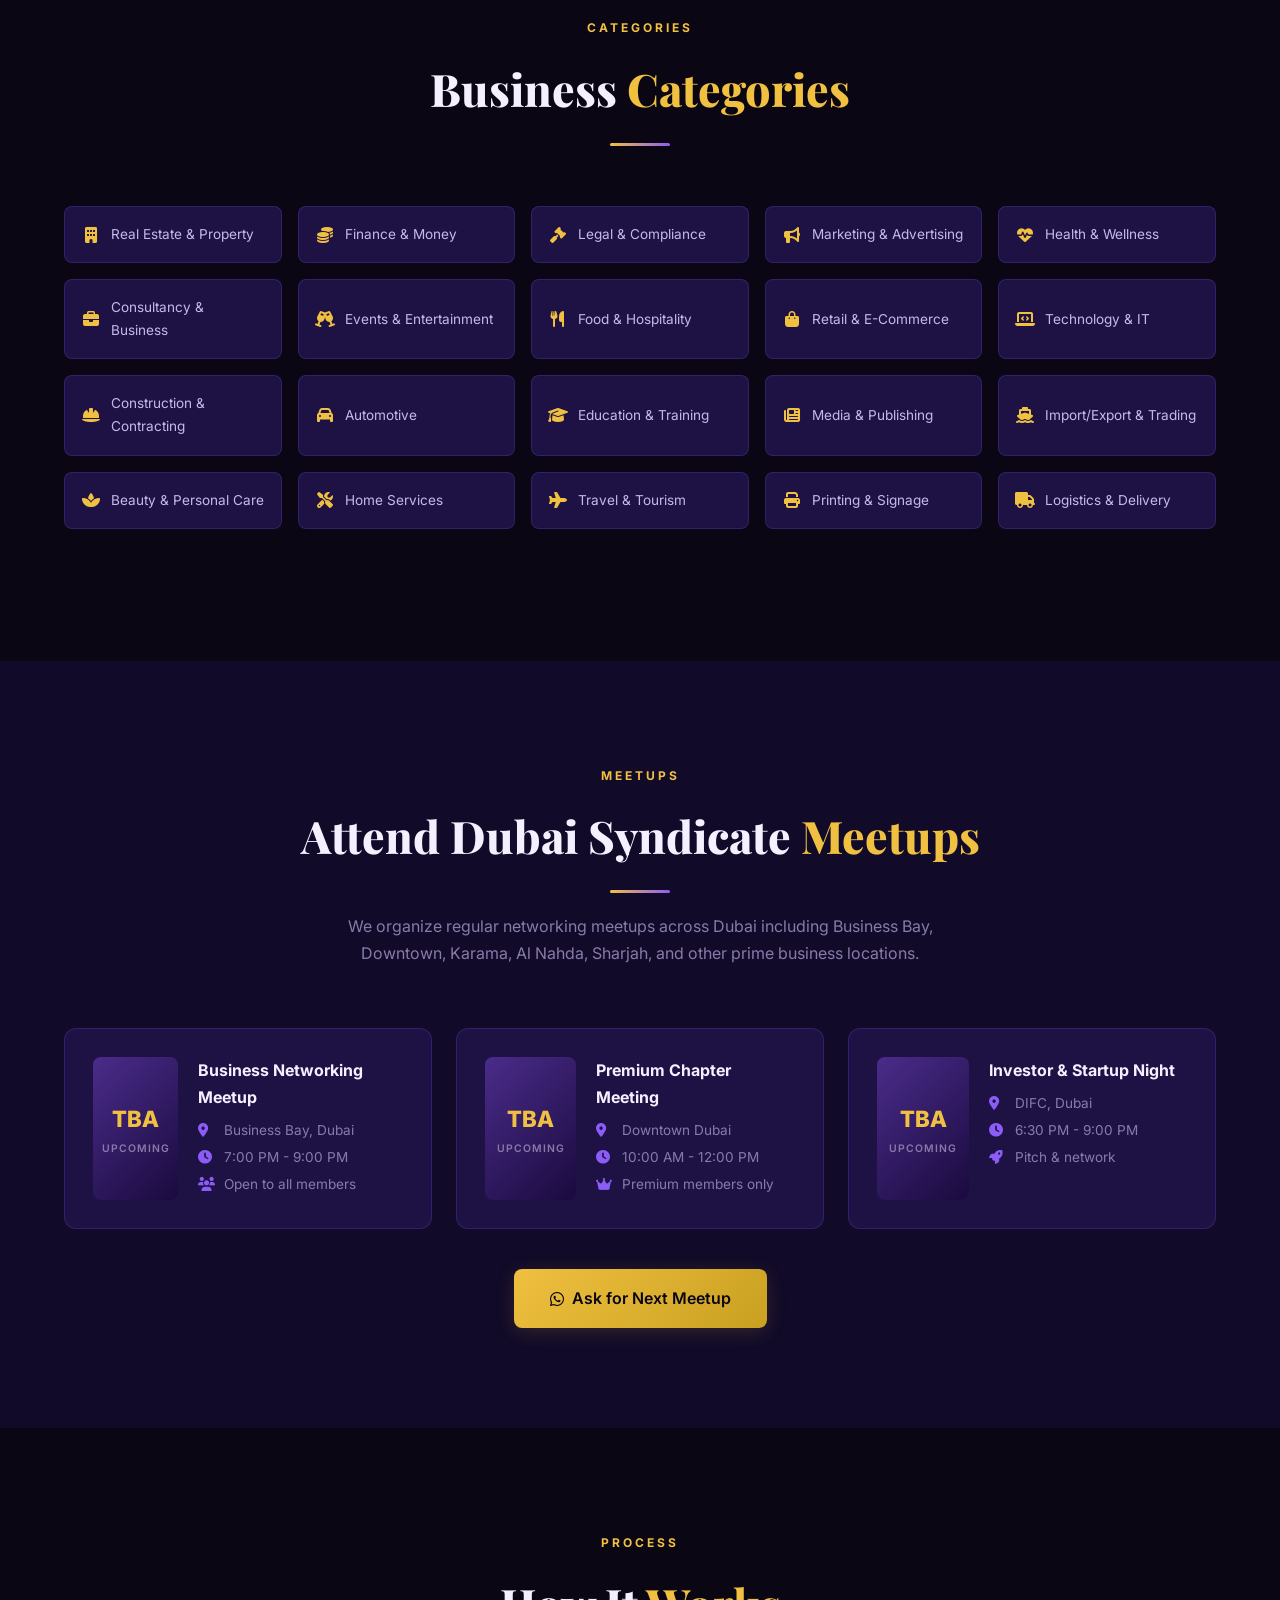
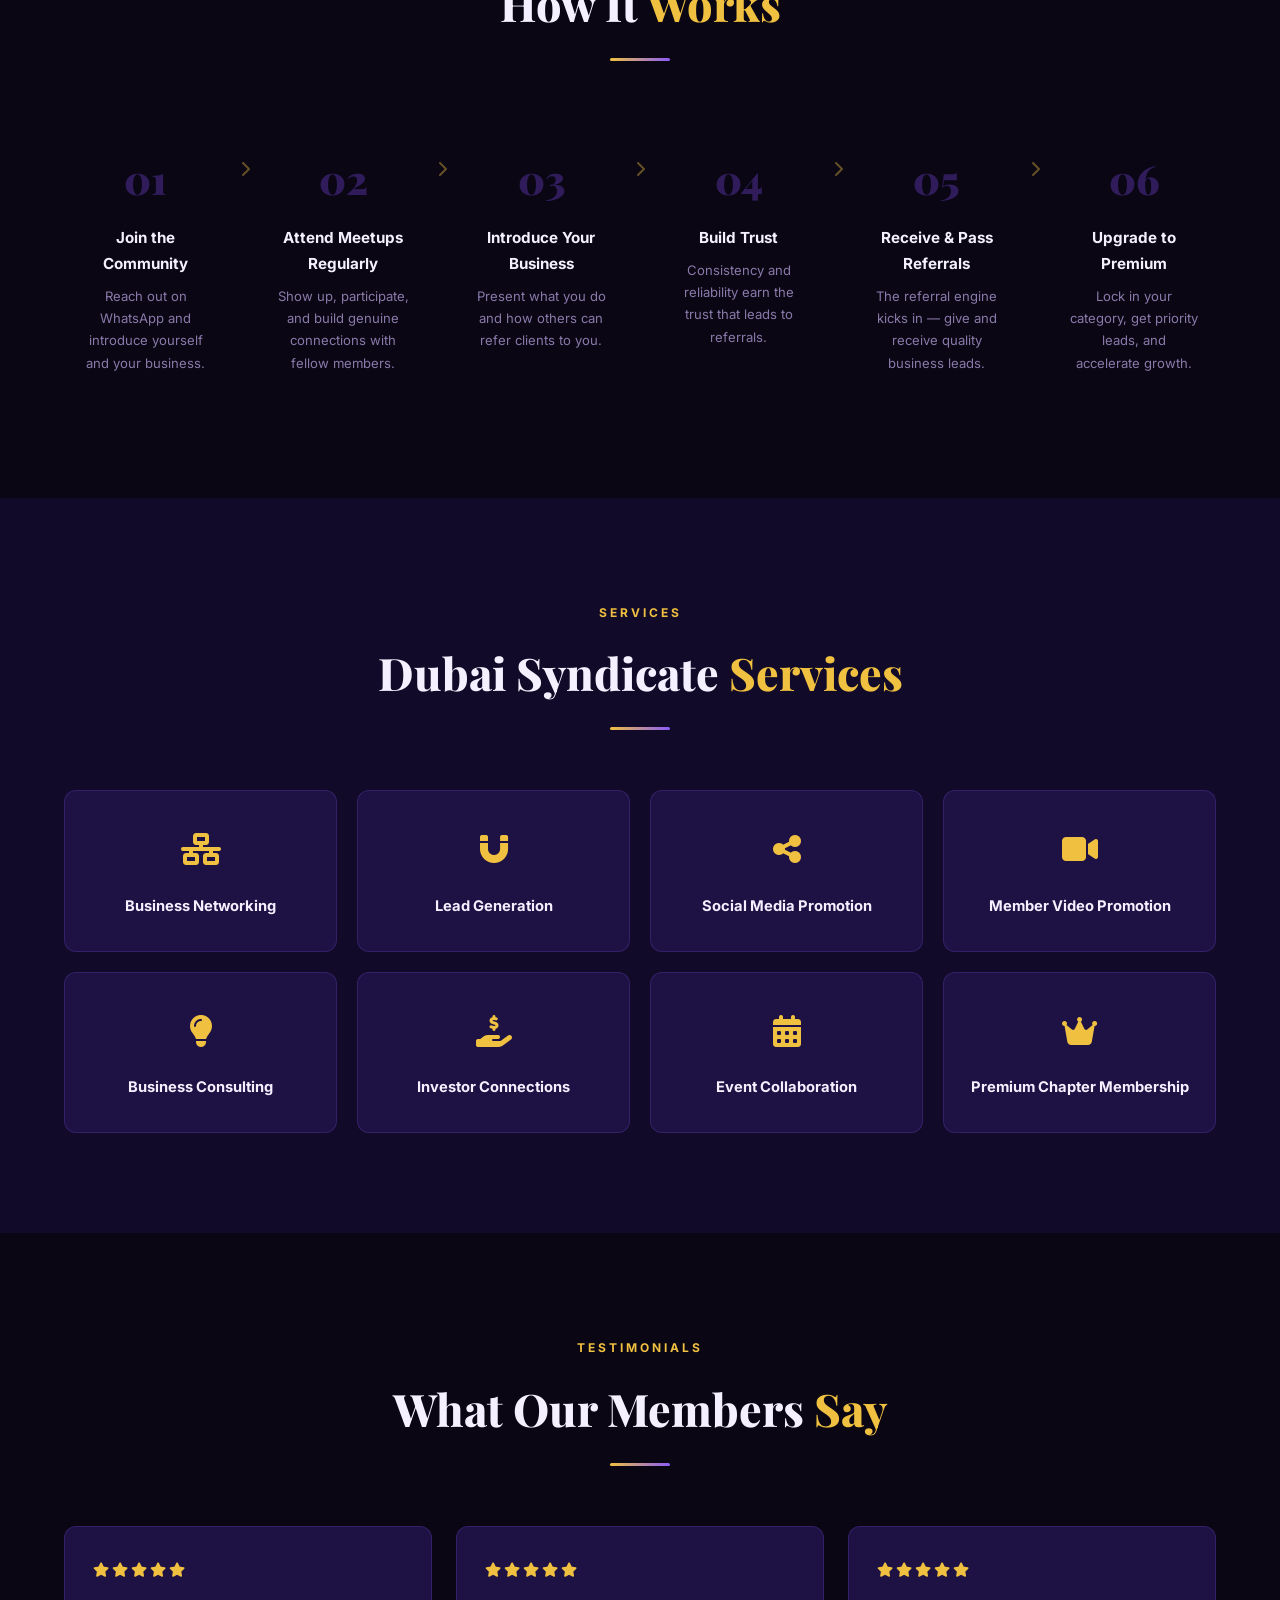
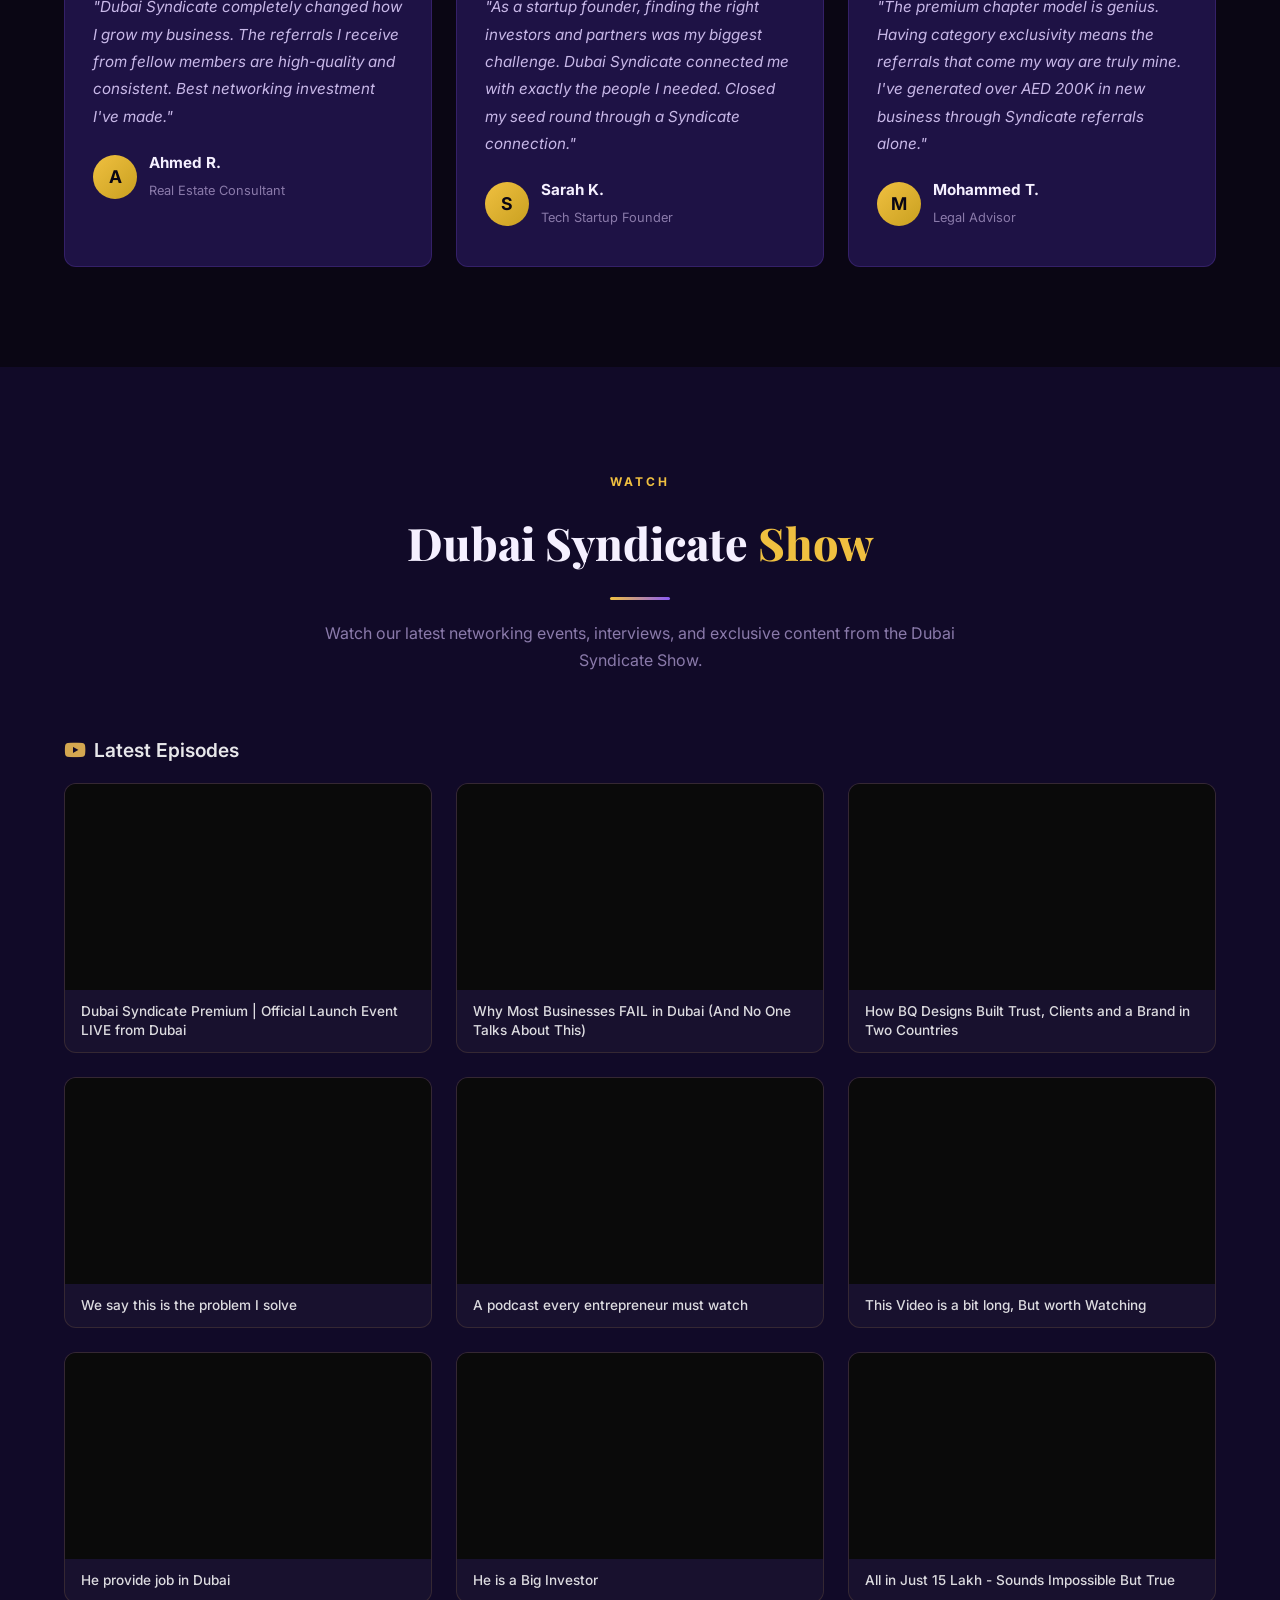
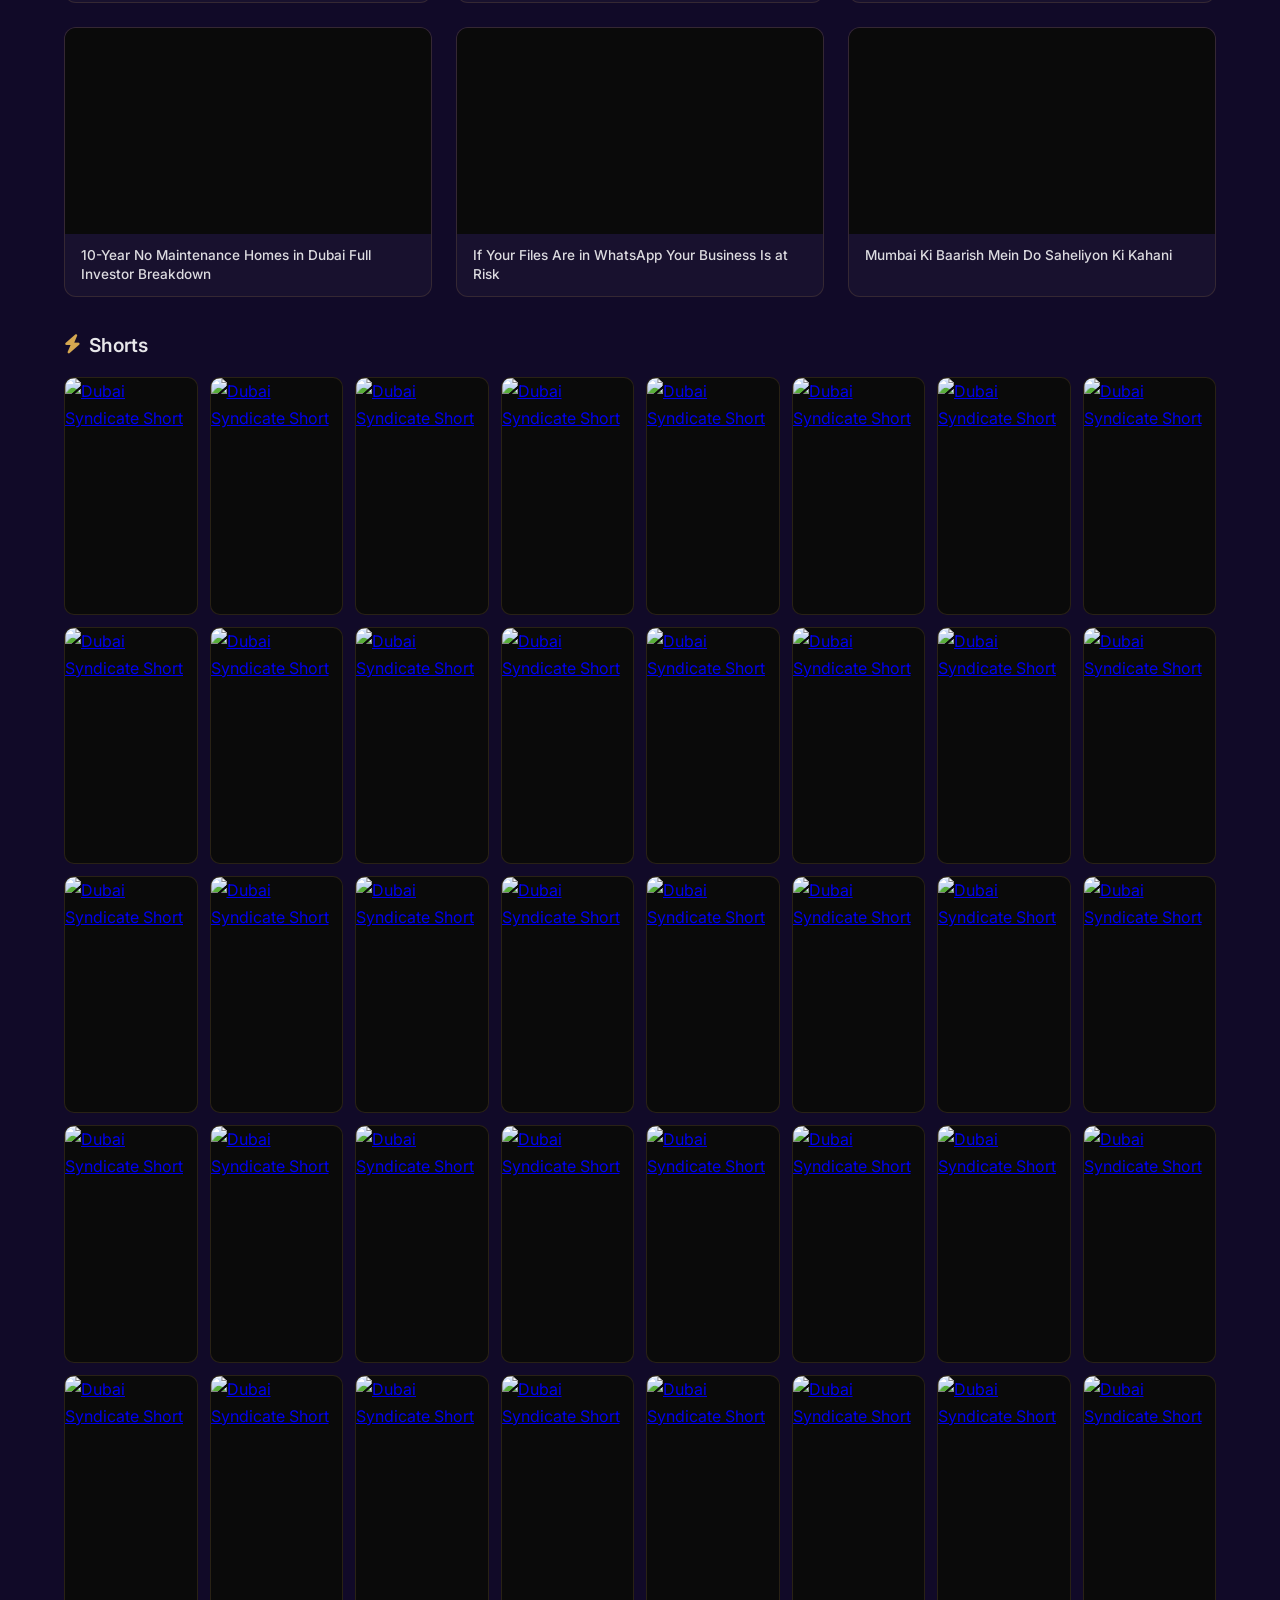
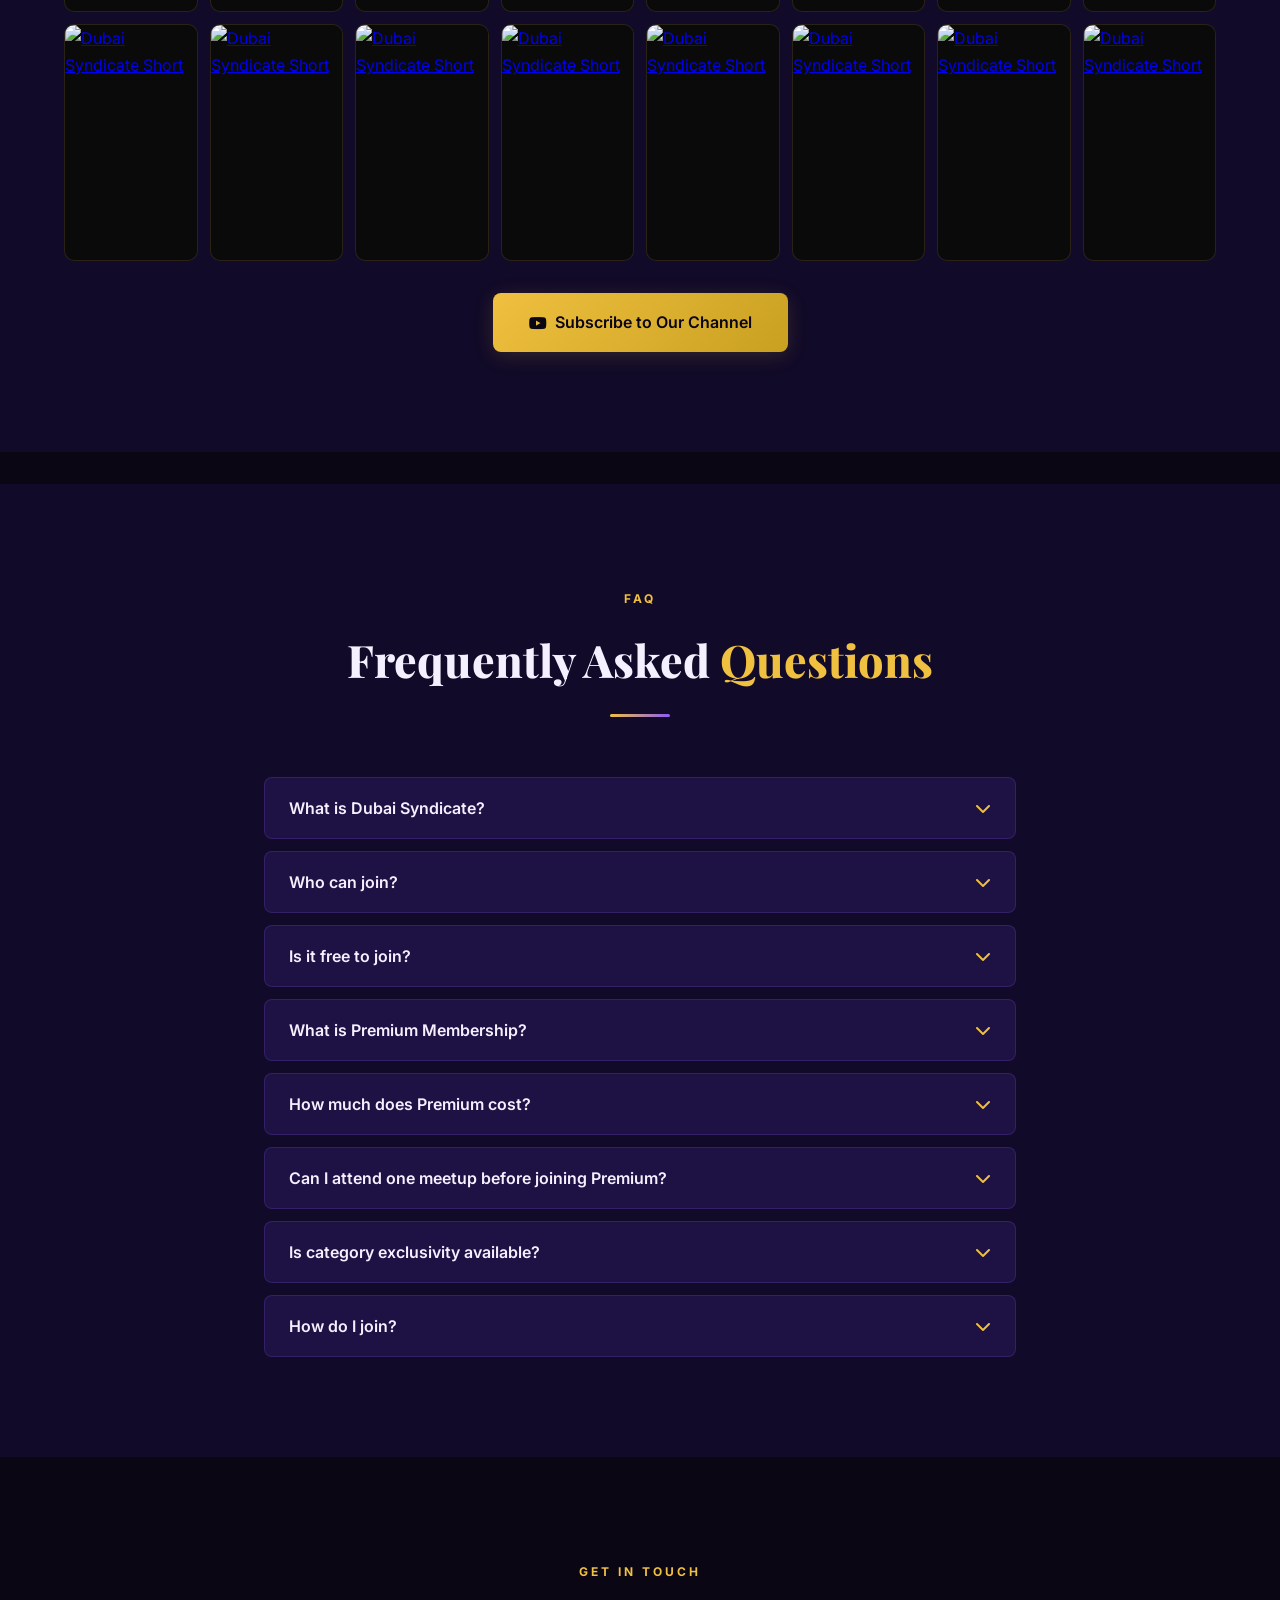
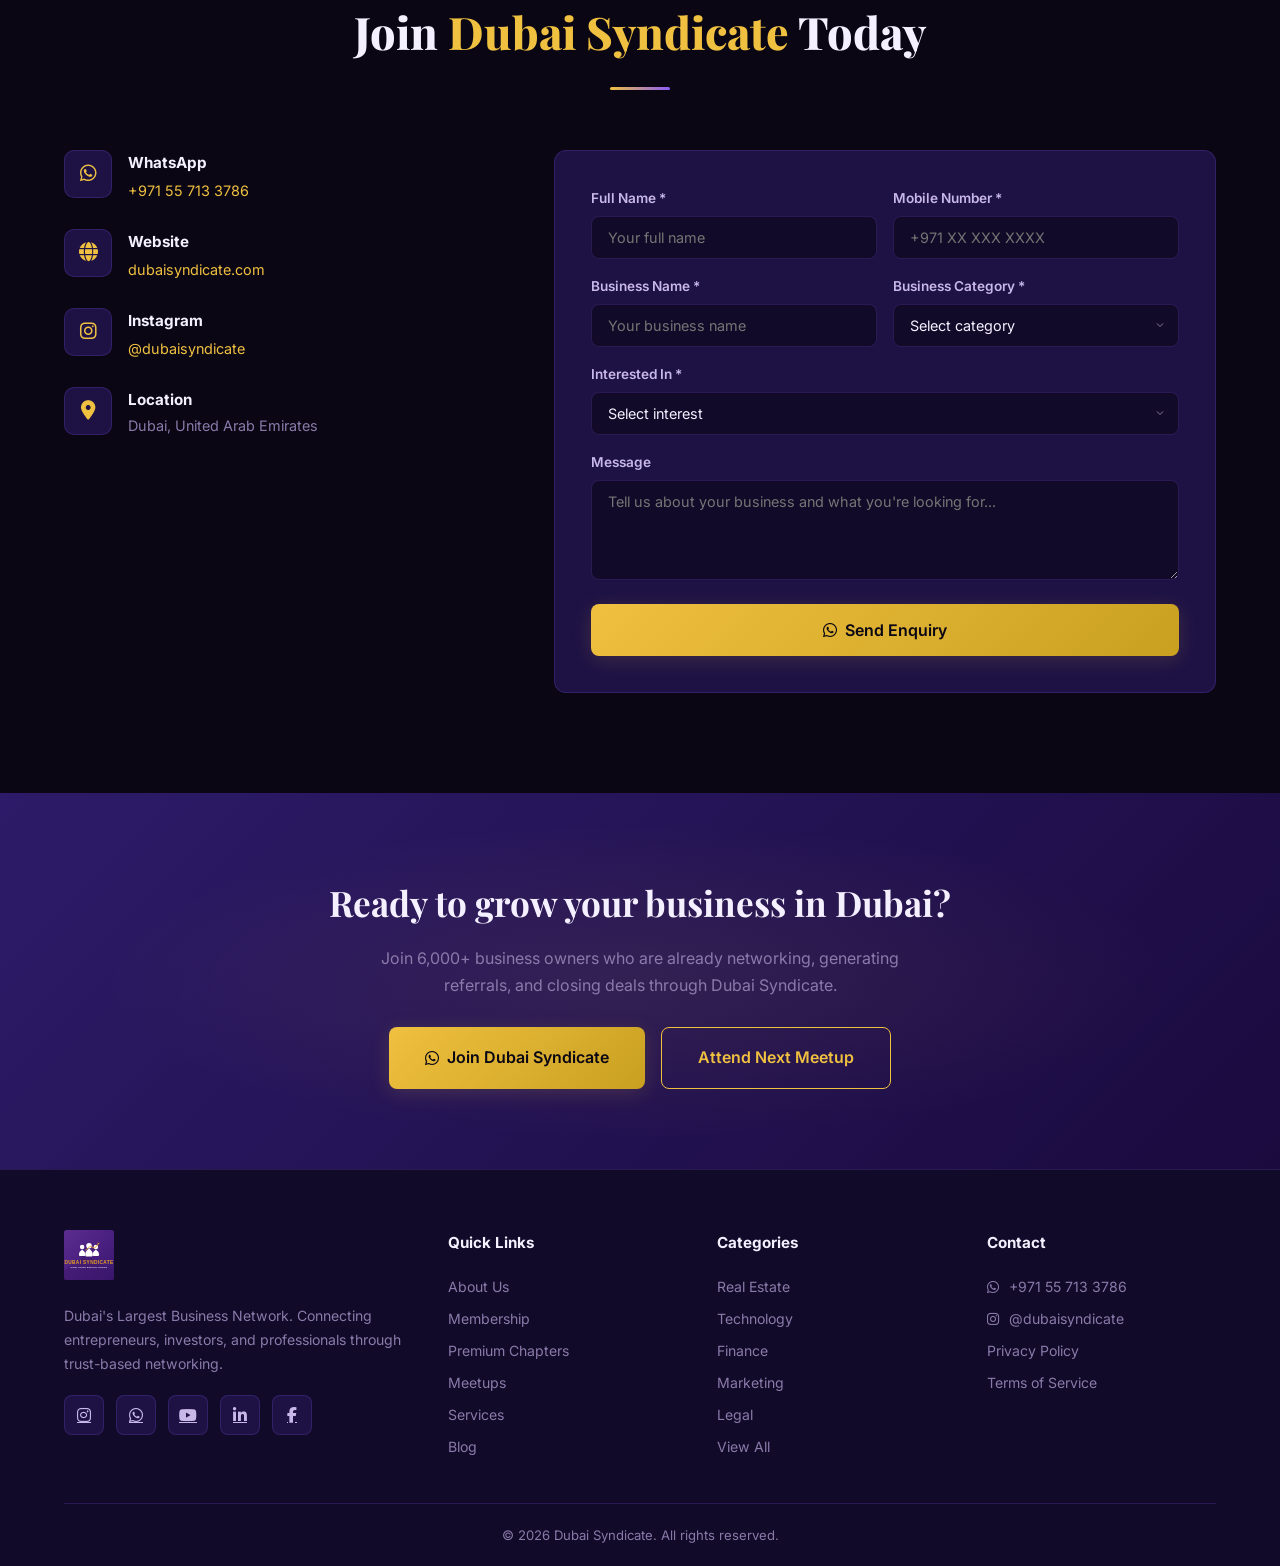
==== commit df8a3f35: "Performance: lazy YouTube, async fonts, Schema.org markup" ====
--- a/index.html
+++ b/index.html
@@ -16,9 +16,38 @@
     <script async src="https://pagead2.googlesyndication.com/pagead/js/adsbygoogle.js?client=ca-pub-7910994933427279" crossorigin="anonymous"></script>
     <link rel="preconnect" href="https://fonts.googleapis.com">
     <link rel="preconnect" href="https://fonts.gstatic.com" crossorigin>
-    <link href="https://fonts.googleapis.com/css2?family=Inter:wght@300;400;500;600;700;800;900&family=Playfair+Display:wght@700;800;900&display=swap" rel="stylesheet">
-    <link rel="stylesheet" href="https://cdnjs.cloudflare.com/ajax/libs/font-awesome/6.5.1/css/all.min.css">
+    <link rel="preload" as="style" href="https://fonts.googleapis.com/css2?family=Inter:wght@300;400;500;600;700;800;900&family=Playfair+Display:wght@700;800;900&display=swap">
+    <link href="https://fonts.googleapis.com/css2?family=Inter:wght@300;400;500;600;700;800;900&family=Playfair+Display:wght@700;800;900&display=swap" rel="stylesheet" media="print" onload="this.media='all'">
+    <link rel="preload" as="style" href="https://cdnjs.cloudflare.com/ajax/libs/font-awesome/6.5.1/css/all.min.css">
+    <link href="https://cdnjs.cloudflare.com/ajax/libs/font-awesome/6.5.1/css/all.min.css" rel="stylesheet" media="print" onload="this.media='all'">
     <link rel="stylesheet" href="css/style.css">
+
+    <script type="application/ld+json">
+    {
+        "@context": "https://schema.org",
+        "@type": "Organization",
+        "name": "Dubai Syndicate",
+        "url": "https://dubaisyndicate.com",
+        "logo": "https://dubaisyndicate.com/images/logo.png",
+        "description": "Dubai's Largest Business Networking Community for entrepreneurs, investors, professionals, and business owners.",
+        "foundingDate": "2019",
+        "address": {
+            "@type": "PostalAddress",
+            "addressLocality": "Dubai",
+            "addressCountry": "AE"
+        },
+        "sameAs": [
+            "https://www.instagram.com/dubaisyndicate",
+            "https://www.youtube.com/@dubaisyndicateshow"
+        ],
+        "contactPoint": {
+            "@type": "ContactPoint",
+            "telephone": "+971-55-713-3786",
+            "contactType": "customer service",
+            "availableLanguage": ["English", "Hindi", "Arabic"]
+        }
+    }
+    </script>
 </head>
 <body>
     <!-- Sticky Header -->
@@ -510,73 +539,73 @@
             <div class="videos-grid">
                 <div class="video-card">
                     <div class="video-wrapper">
-                        <iframe src="https://www.youtube.com/embed/Ym0j-esSuF4" title="Dubai Syndicate Premium | Official Launch Event LIVE from Dubai" frameborder="0" allow="accelerometer; autoplay; clipboard-write; encrypted-media; gyroscope; picture-in-picture" allowfullscreen loading="lazy"></iframe>
+                        <div class="lite-youtube" data-vid="Ym0j-esSuF4" title="Dubai Syndicate Premium | Official Launch Event LIVE from Dubai"><div class="lite-yt-playbtn"></div></div>
                     </div>
                     <h4 class="video-title">Dubai Syndicate Premium | Official Launch Event LIVE from Dubai</h4>
                 </div>
                 <div class="video-card">
                     <div class="video-wrapper">
-                        <iframe src="https://www.youtube.com/embed/yWdE0DKMEcI" title="Why Most Businesses FAIL in Dubai (And No One Talks About This)" frameborder="0" allow="accelerometer; autoplay; clipboard-write; encrypted-media; gyroscope; picture-in-picture" allowfullscreen loading="lazy"></iframe>
+                        <div class="lite-youtube" data-vid="yWdE0DKMEcI" title="Why Most Businesses FAIL in Dubai (And No One Talks About This)"><div class="lite-yt-playbtn"></div></div>
                     </div>
                     <h4 class="video-title">Why Most Businesses FAIL in Dubai (And No One Talks About This)</h4>
                 </div>
                 <div class="video-card">
                     <div class="video-wrapper">
-                        <iframe src="https://www.youtube.com/embed/BueV1D38jmI" title="How BQ Designs Built Trust, Clients and a Brand in Two Countries" frameborder="0" allow="accelerometer; autoplay; clipboard-write; encrypted-media; gyroscope; picture-in-picture" allowfullscreen loading="lazy"></iframe>
+                        <div class="lite-youtube" data-vid="BueV1D38jmI" title="How BQ Designs Built Trust, Clients and a Brand in Two Countries"><div class="lite-yt-playbtn"></div></div>
                     </div>
                     <h4 class="video-title">How BQ Designs Built Trust, Clients and a Brand in Two Countries</h4>
                 </div>
                 <div class="video-card">
                     <div class="video-wrapper">
-                        <iframe src="https://www.youtube.com/embed/41UJH8ap_-I" title="We say this is the problem I solve" frameborder="0" allow="accelerometer; autoplay; clipboard-write; encrypted-media; gyroscope; picture-in-picture" allowfullscreen loading="lazy"></iframe>
+                        <div class="lite-youtube" data-vid="41UJH8ap_-I" title="We say this is the problem I solve"><div class="lite-yt-playbtn"></div></div>
                     </div>
                     <h4 class="video-title">We say this is the problem I solve</h4>
                 </div>
                 <div class="video-card">
                     <div class="video-wrapper">
-                        <iframe src="https://www.youtube.com/embed/3OXNqhHIDXw" title="A podcast every entrepreneur must watch" frameborder="0" allow="accelerometer; autoplay; clipboard-write; encrypted-media; gyroscope; picture-in-picture" allowfullscreen loading="lazy"></iframe>
+                        <div class="lite-youtube" data-vid="3OXNqhHIDXw" title="A podcast every entrepreneur must watch"><div class="lite-yt-playbtn"></div></div>
                     </div>
                     <h4 class="video-title">A podcast every entrepreneur must watch</h4>
                 </div>
                 <div class="video-card">
                     <div class="video-wrapper">
-                        <iframe src="https://www.youtube.com/embed/fR3QxJBRTA4" title="This Video is a bit long, But worth Watching" frameborder="0" allow="accelerometer; autoplay; clipboard-write; encrypted-media; gyroscope; picture-in-picture" allowfullscreen loading="lazy"></iframe>
+                        <div class="lite-youtube" data-vid="fR3QxJBRTA4" title="This Video is a bit long, But worth Watching"><div class="lite-yt-playbtn"></div></div>
                     </div>
                     <h4 class="video-title">This Video is a bit long, But worth Watching</h4>
                 </div>
                 <div class="video-card">
                     <div class="video-wrapper">
-                        <iframe src="https://www.youtube.com/embed/hDDyHh9_JM4" title="He provide job in Dubai" frameborder="0" allow="accelerometer; autoplay; clipboard-write; encrypted-media; gyroscope; picture-in-picture" allowfullscreen loading="lazy"></iframe>
+                        <div class="lite-youtube" data-vid="hDDyHh9_JM4" title="He provide job in Dubai"><div class="lite-yt-playbtn"></div></div>
                     </div>
                     <h4 class="video-title">He provide job in Dubai</h4>
                 </div>
                 <div class="video-card">
                     <div class="video-wrapper">
-                        <iframe src="https://www.youtube.com/embed/etk4RD2rHvY" title="He is a Big Investor" frameborder="0" allow="accelerometer; autoplay; clipboard-write; encrypted-media; gyroscope; picture-in-picture" allowfullscreen loading="lazy"></iframe>
+                        <div class="lite-youtube" data-vid="etk4RD2rHvY" title="He is a Big Investor"><div class="lite-yt-playbtn"></div></div>
                     </div>
                     <h4 class="video-title">He is a Big Investor</h4>
                 </div>
                 <div class="video-card">
                     <div class="video-wrapper">
-                        <iframe src="https://www.youtube.com/embed/T_v_-YXRP74" title="All in Just 15 Lakh - Sounds Impossible But True" frameborder="0" allow="accelerometer; autoplay; clipboard-write; encrypted-media; gyroscope; picture-in-picture" allowfullscreen loading="lazy"></iframe>
+                        <div class="lite-youtube" data-vid="T_v_-YXRP74" title="All in Just 15 Lakh - Sounds Impossible But True"><div class="lite-yt-playbtn"></div></div>
                     </div>
                     <h4 class="video-title">All in Just 15 Lakh - Sounds Impossible But True</h4>
                 </div>
                 <div class="video-card">
                     <div class="video-wrapper">
-                        <iframe src="https://www.youtube.com/embed/Jvz_sXWjd1E" title="10-Year No Maintenance Homes in Dubai Full Investor Breakdown" frameborder="0" allow="accelerometer; autoplay; clipboard-write; encrypted-media; gyroscope; picture-in-picture" allowfullscreen loading="lazy"></iframe>
+                        <div class="lite-youtube" data-vid="Jvz_sXWjd1E" title="10-Year No Maintenance Homes in Dubai Full Investor Breakdown"><div class="lite-yt-playbtn"></div></div>
                     </div>
                     <h4 class="video-title">10-Year No Maintenance Homes in Dubai Full Investor Breakdown</h4>
                 </div>
                 <div class="video-card">
                     <div class="video-wrapper">
-                        <iframe src="https://www.youtube.com/embed/rCFsXVIeuZc" title="If Your Files Are in WhatsApp Your Business Is at Risk" frameborder="0" allow="accelerometer; autoplay; clipboard-write; encrypted-media; gyroscope; picture-in-picture" allowfullscreen loading="lazy"></iframe>
+                        <div class="lite-youtube" data-vid="rCFsXVIeuZc" title="If Your Files Are in WhatsApp Your Business Is at Risk"><div class="lite-yt-playbtn"></div></div>
                     </div>
                     <h4 class="video-title">If Your Files Are in WhatsApp Your Business Is at Risk</h4>
                 </div>
                 <div class="video-card">
                     <div class="video-wrapper">
-                        <iframe src="https://www.youtube.com/embed/fOYTVxlIPYE" title="Mumbai Ki Baarish Mein Do Saheliyon Ki Kahani" frameborder="0" allow="accelerometer; autoplay; clipboard-write; encrypted-media; gyroscope; picture-in-picture" allowfullscreen loading="lazy"></iframe>
+                        <div class="lite-youtube" data-vid="fOYTVxlIPYE" title="Mumbai Ki Baarish Mein Do Saheliyon Ki Kahani"><div class="lite-yt-playbtn"></div></div>
                     </div>
                     <h4 class="video-title">Mumbai Ki Baarish Mein Do Saheliyon Ki Kahani</h4>
                 </div>
@@ -1005,5 +1034,25 @@
     </a>
 
     <script src="js/main.js"></script>
+
+    <script>
+    (function(){
+        var thumbs=document.querySelectorAll(".lite-youtube");
+        thumbs.forEach(function(el){
+            var vid=el.getAttribute("data-vid");
+            el.style.backgroundImage="url(https://i.ytimg.com/vi/"+vid+"/hqdefault.jpg)";
+            el.addEventListener("click",function(){
+                var iframe=document.createElement("iframe");
+                iframe.setAttribute("src","https://www.youtube.com/embed/"+vid+"?autoplay=1");
+                iframe.setAttribute("frameborder","0");
+                iframe.setAttribute("allow","accelerometer;autoplay;clipboard-write;encrypted-media;gyroscope;picture-in-picture");
+                iframe.setAttribute("allowfullscreen","");
+                iframe.style.cssText="position:absolute;top:0;left:0;width:100%;height:100%;border:none";
+                el.innerHTML="";
+                el.appendChild(iframe);
+            });
+        });
+    })();
+    </script>
 </body>
 </html>
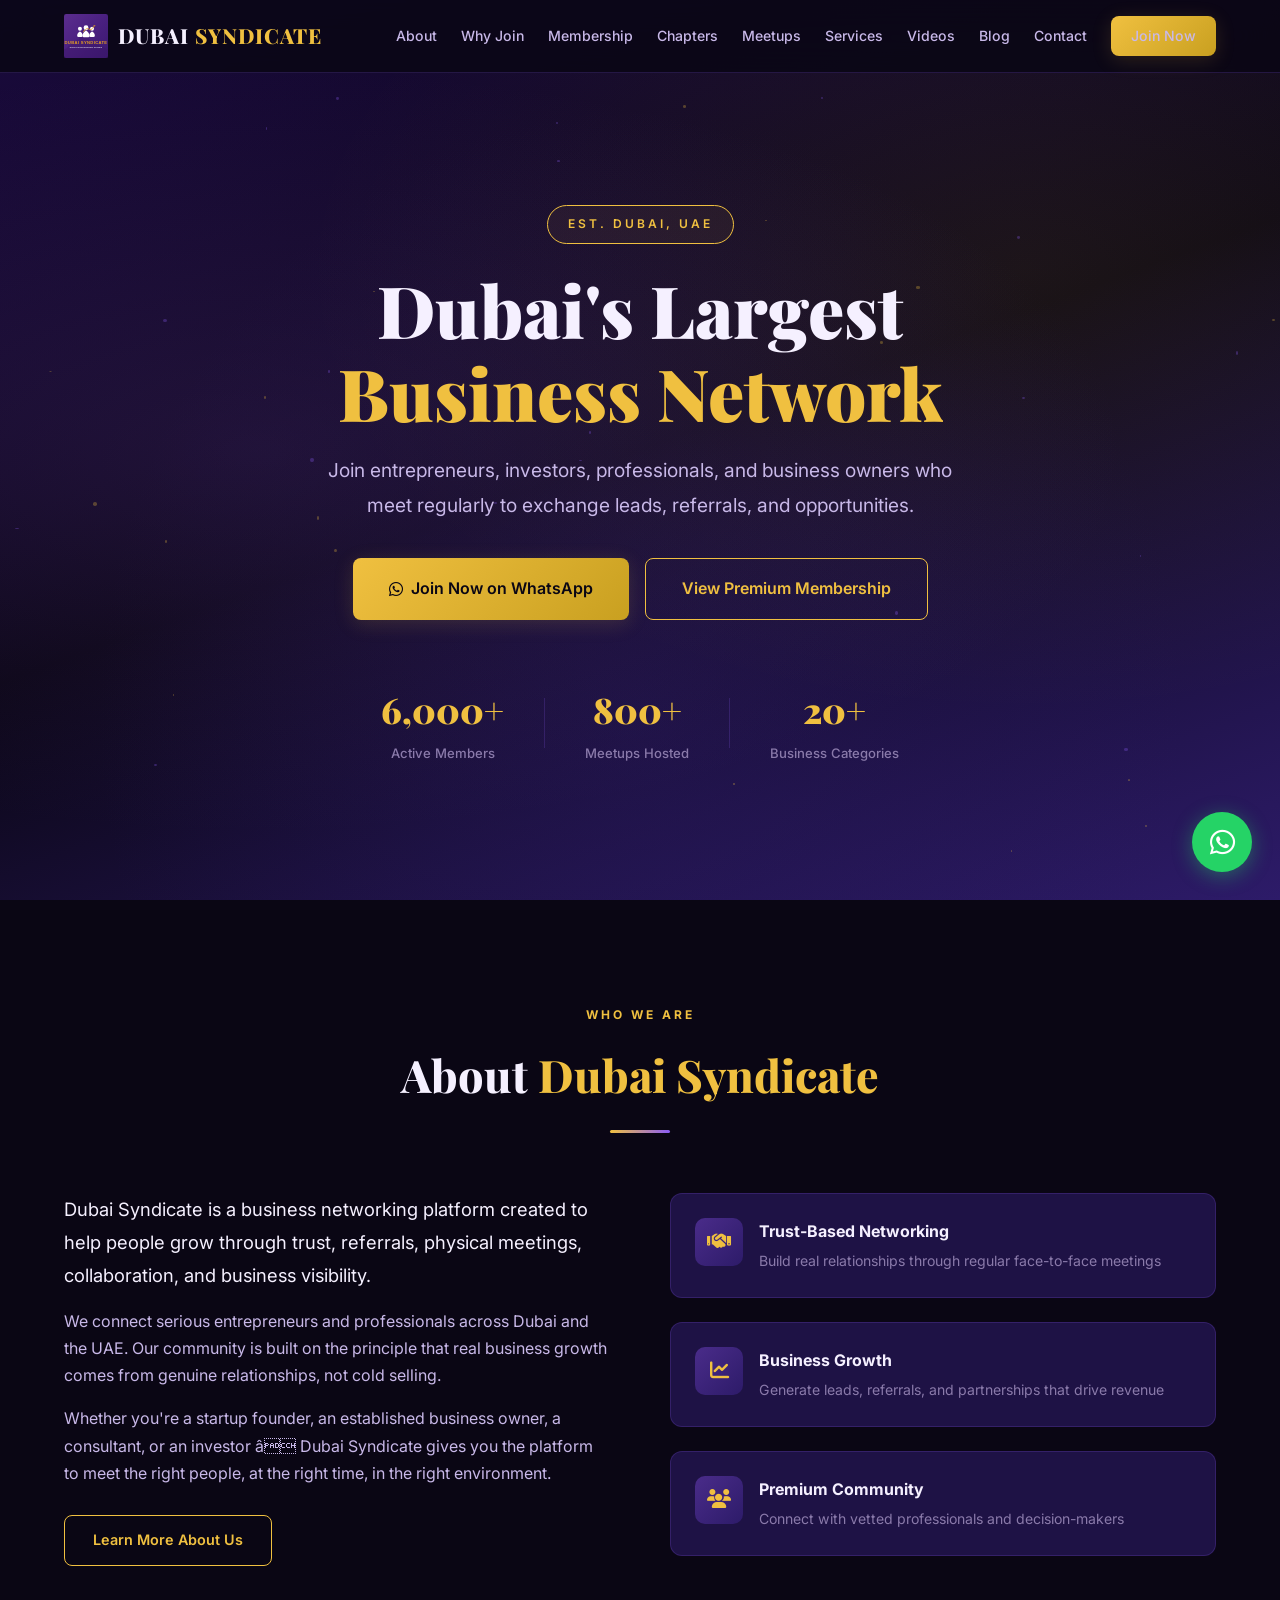
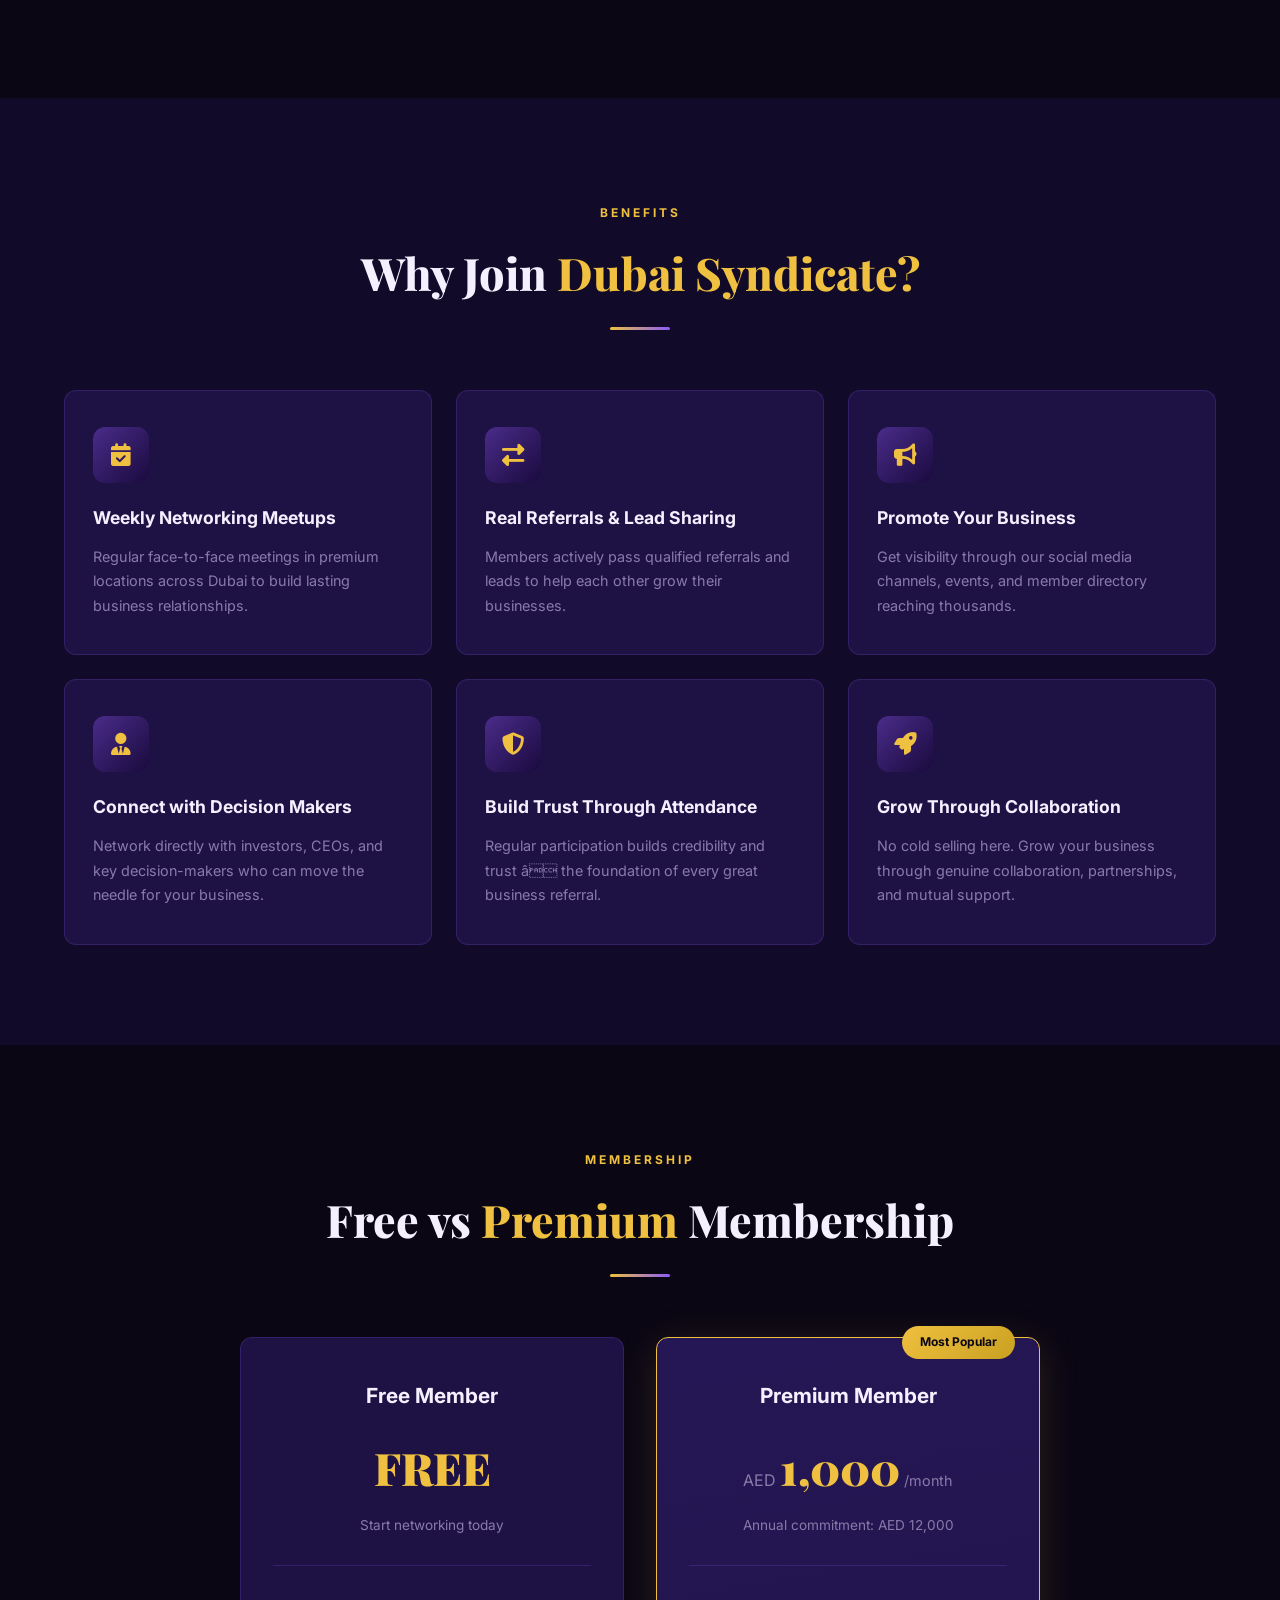
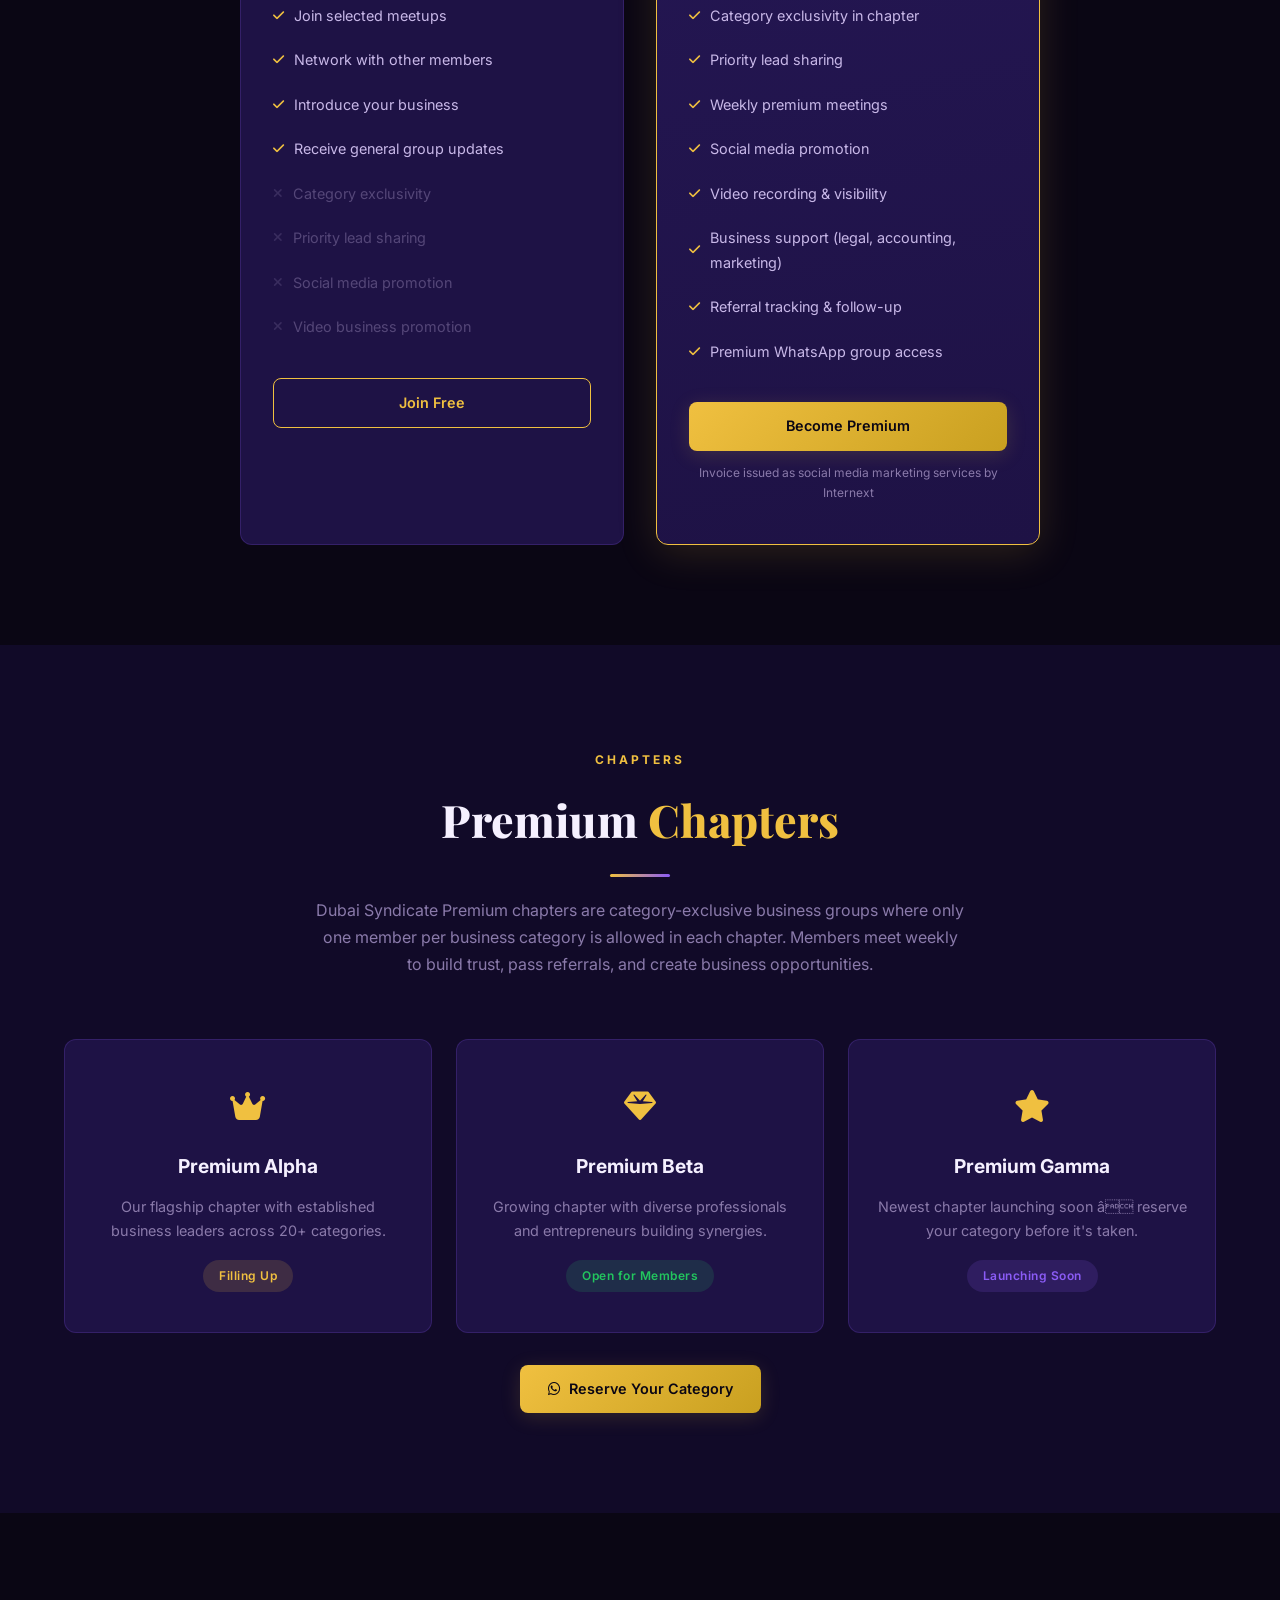
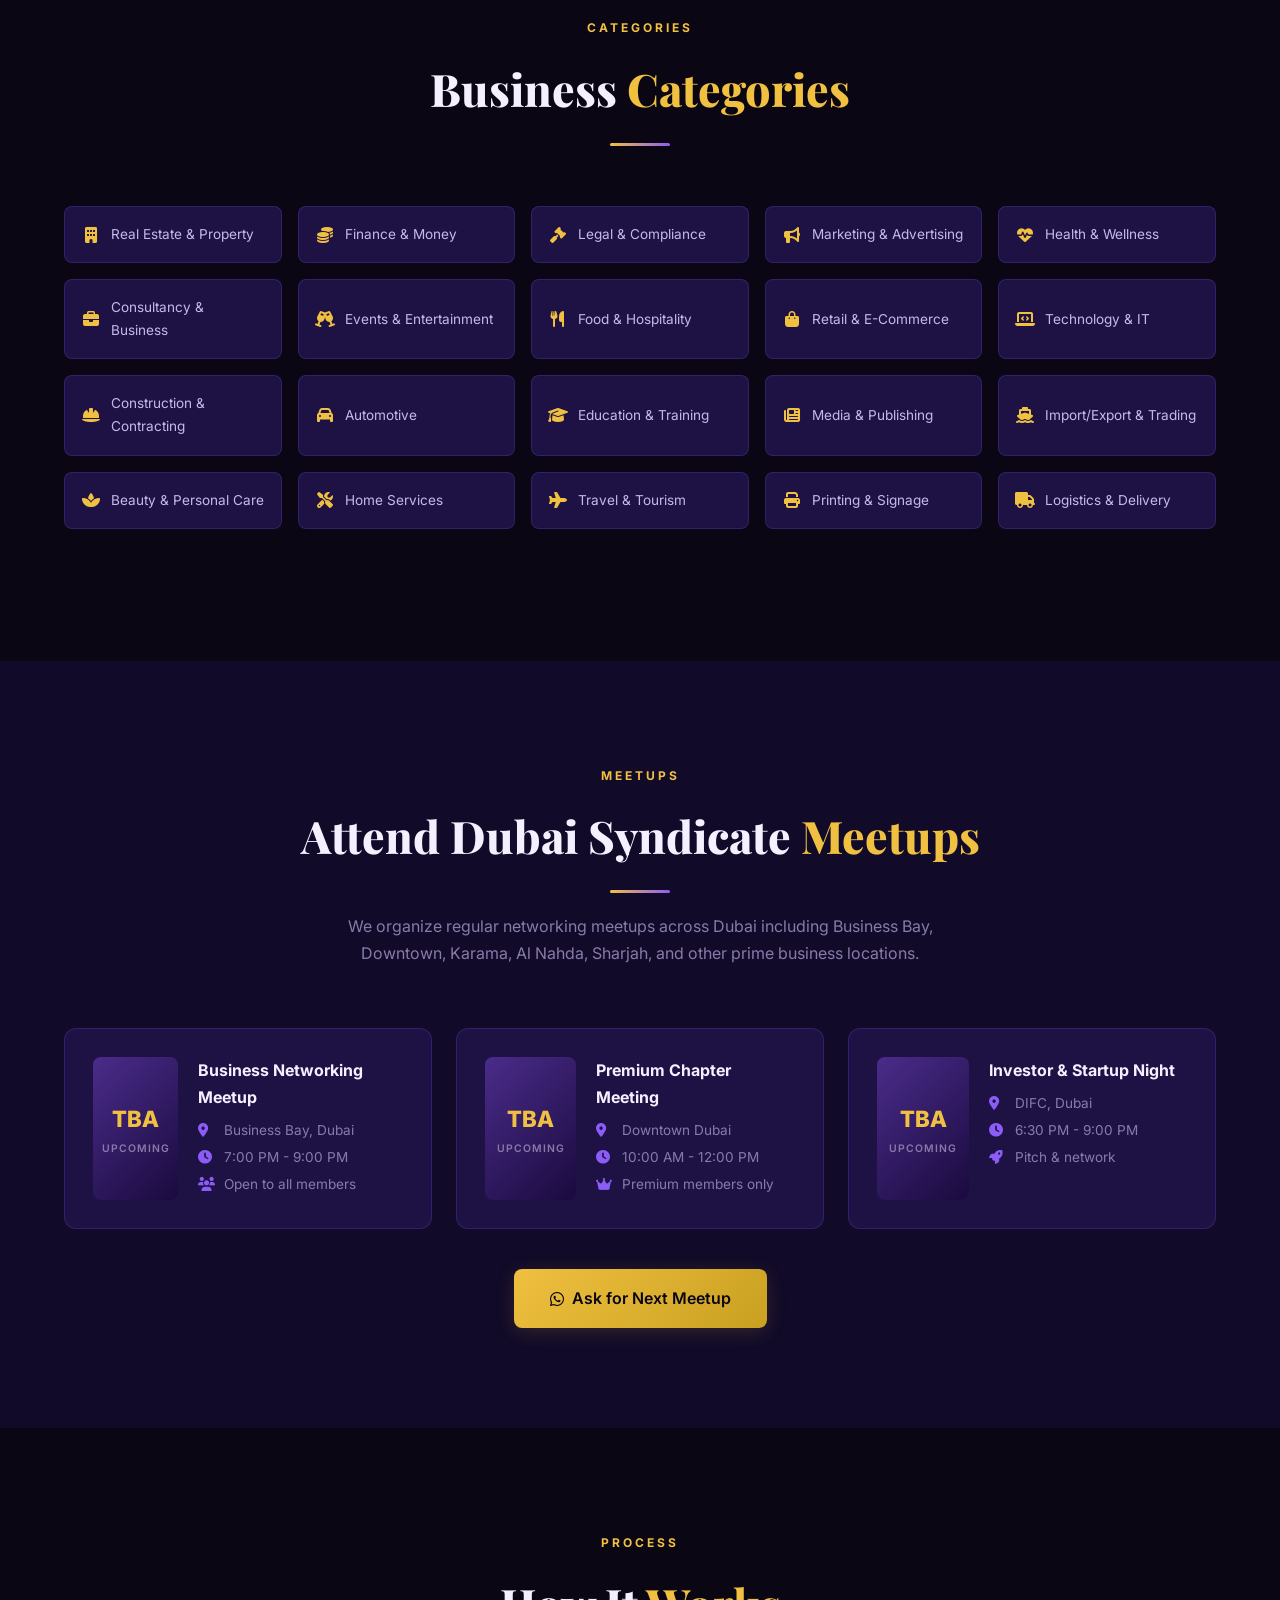
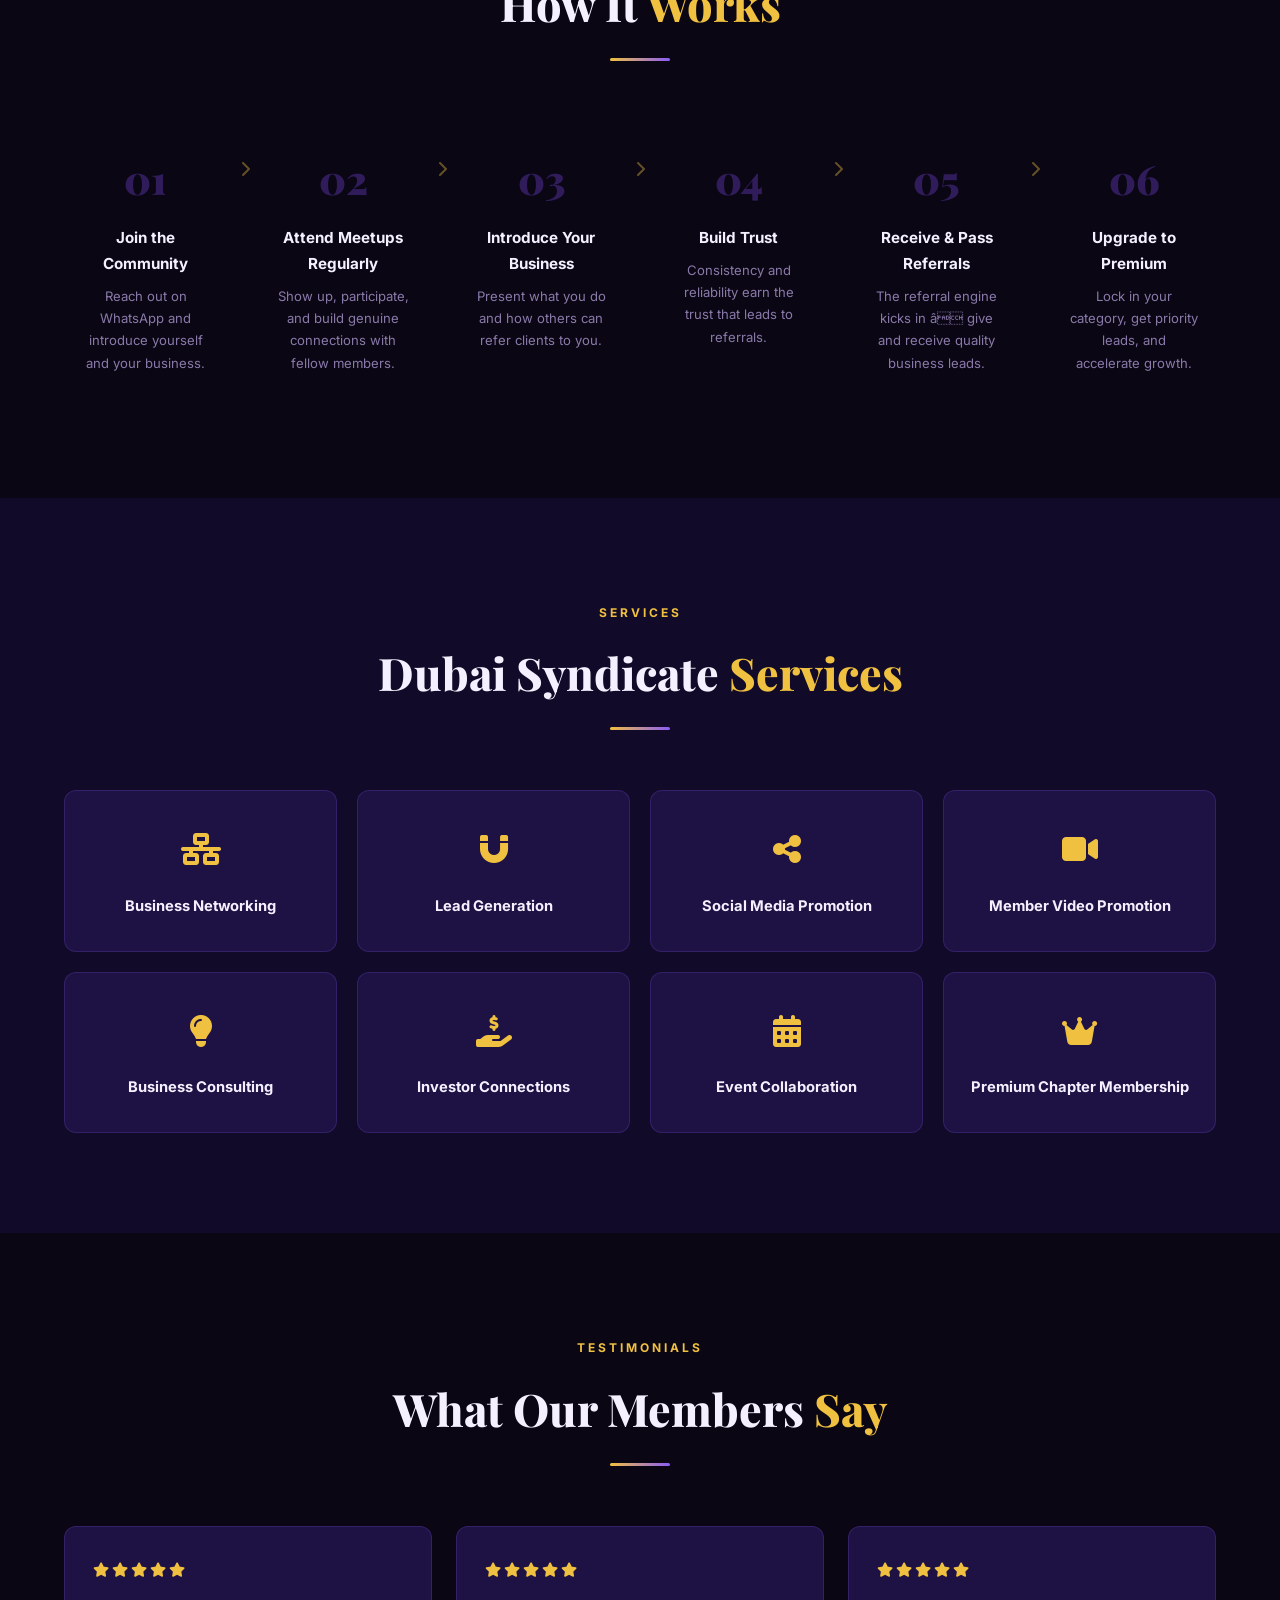
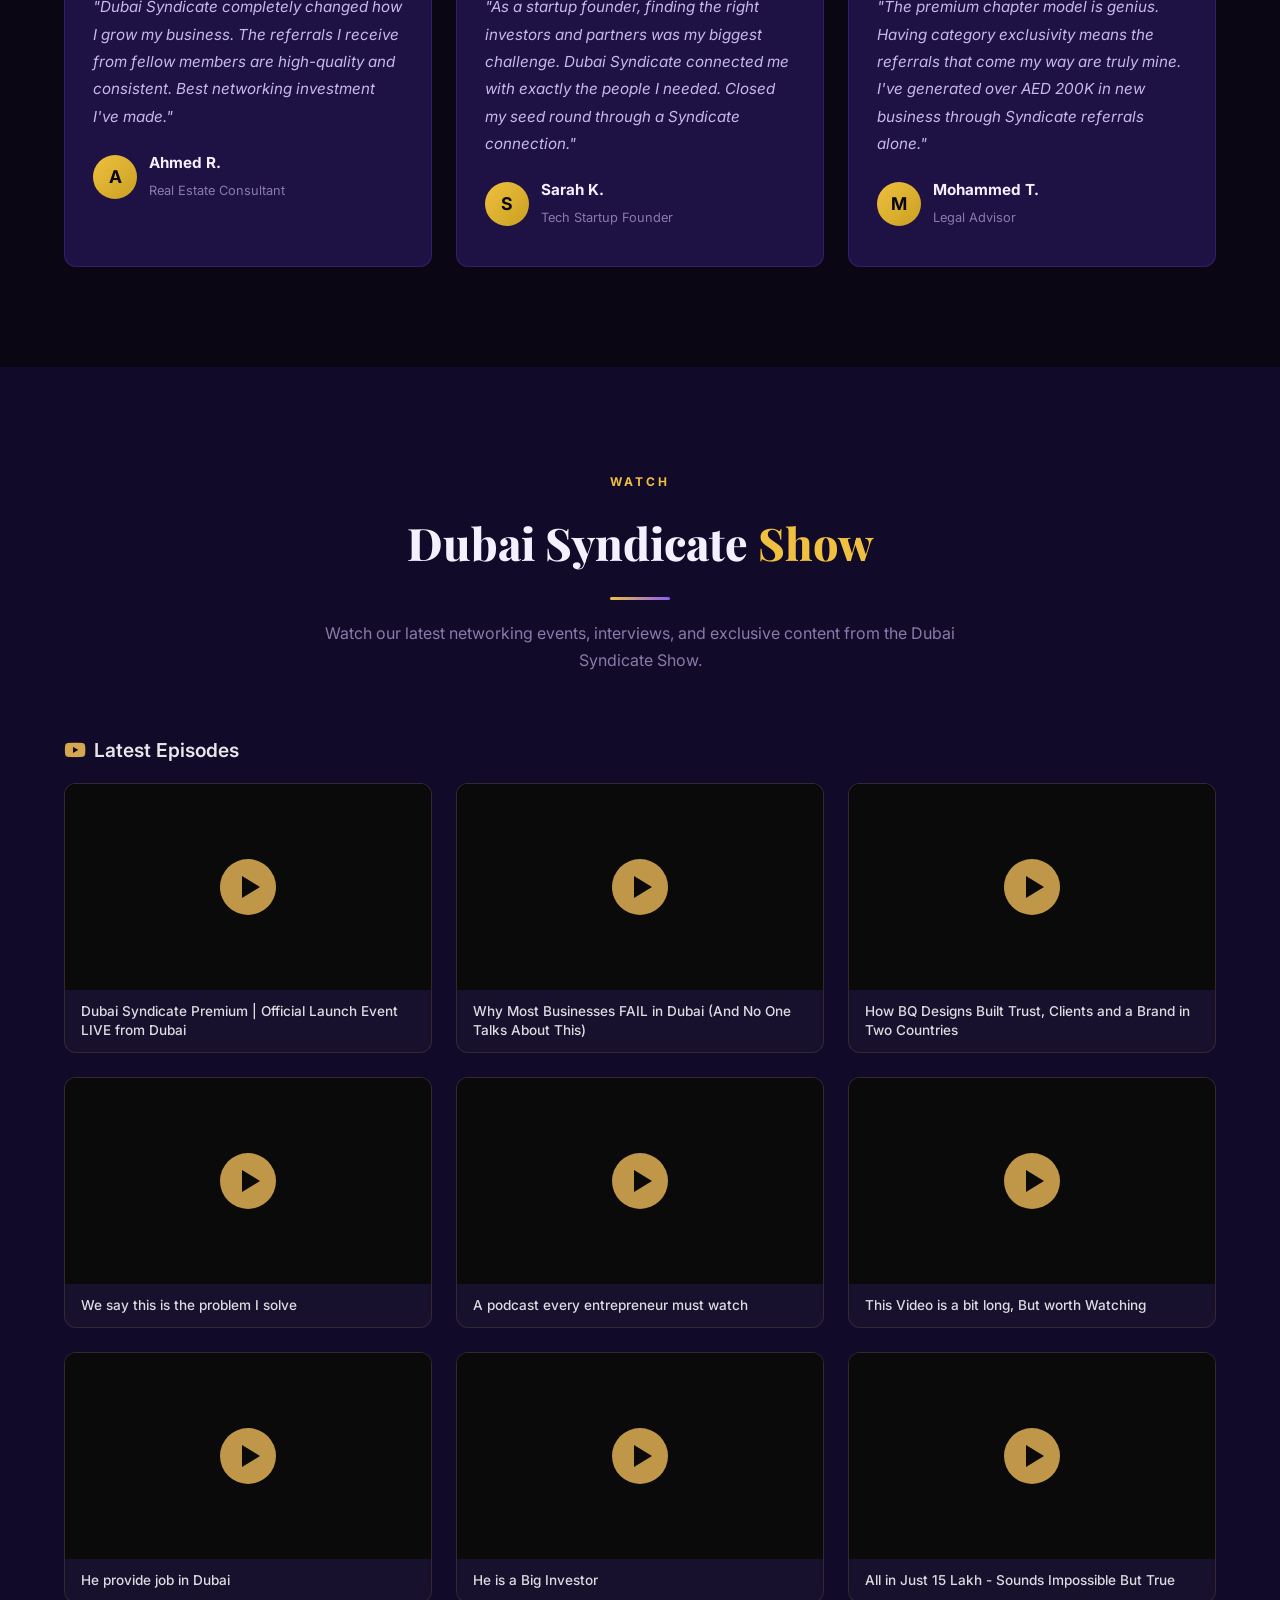
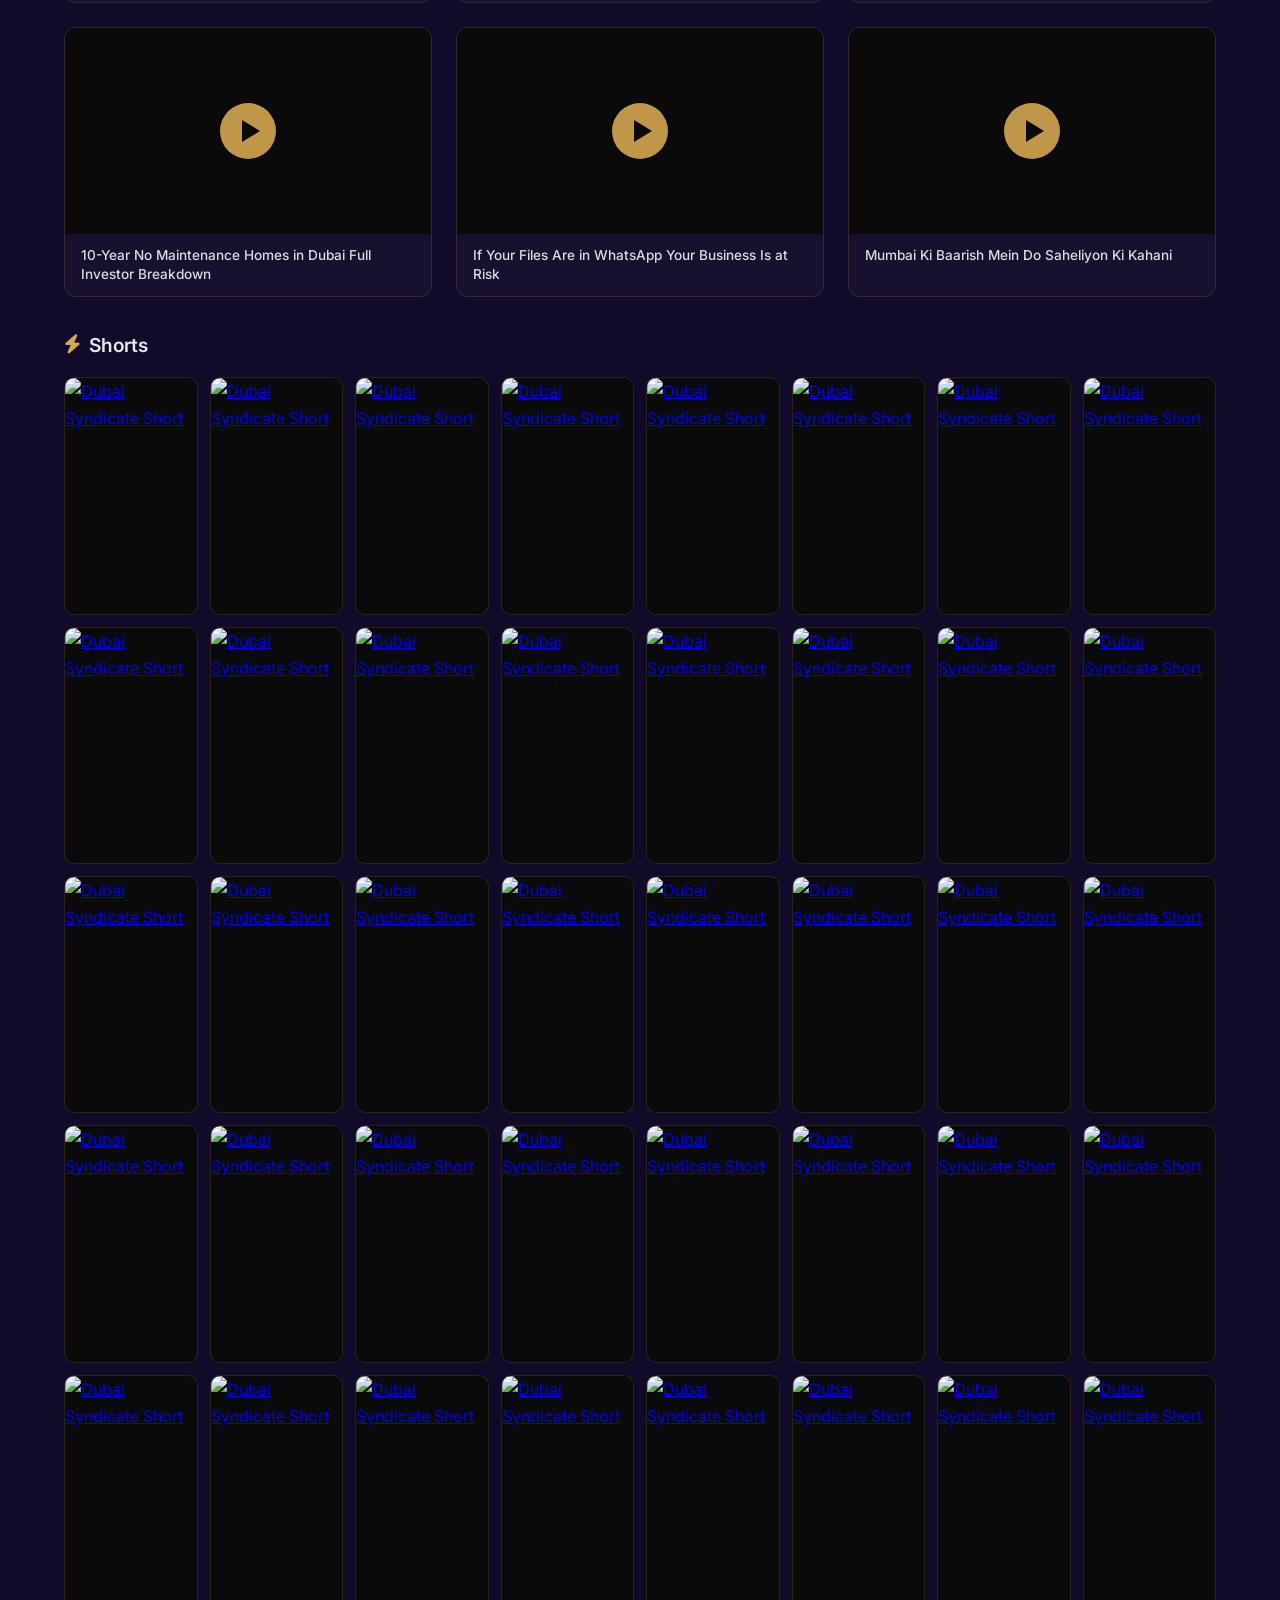
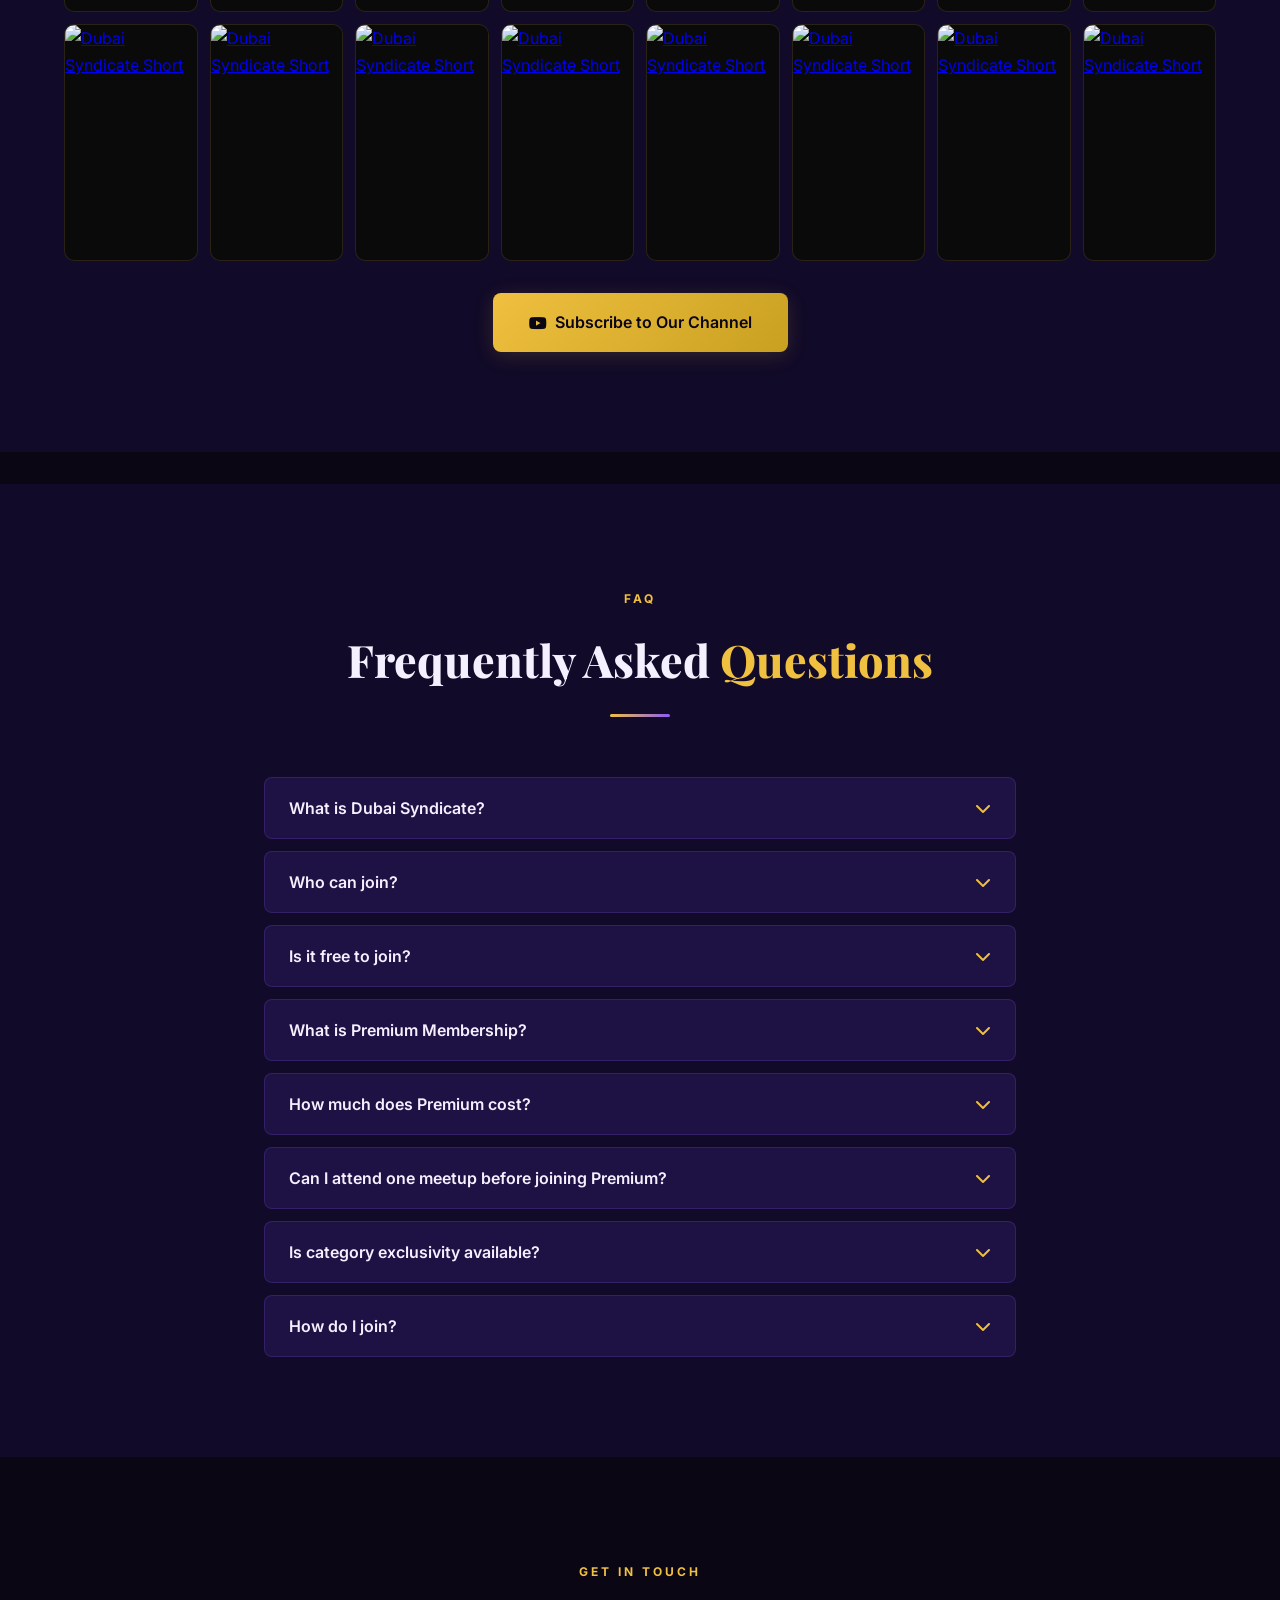
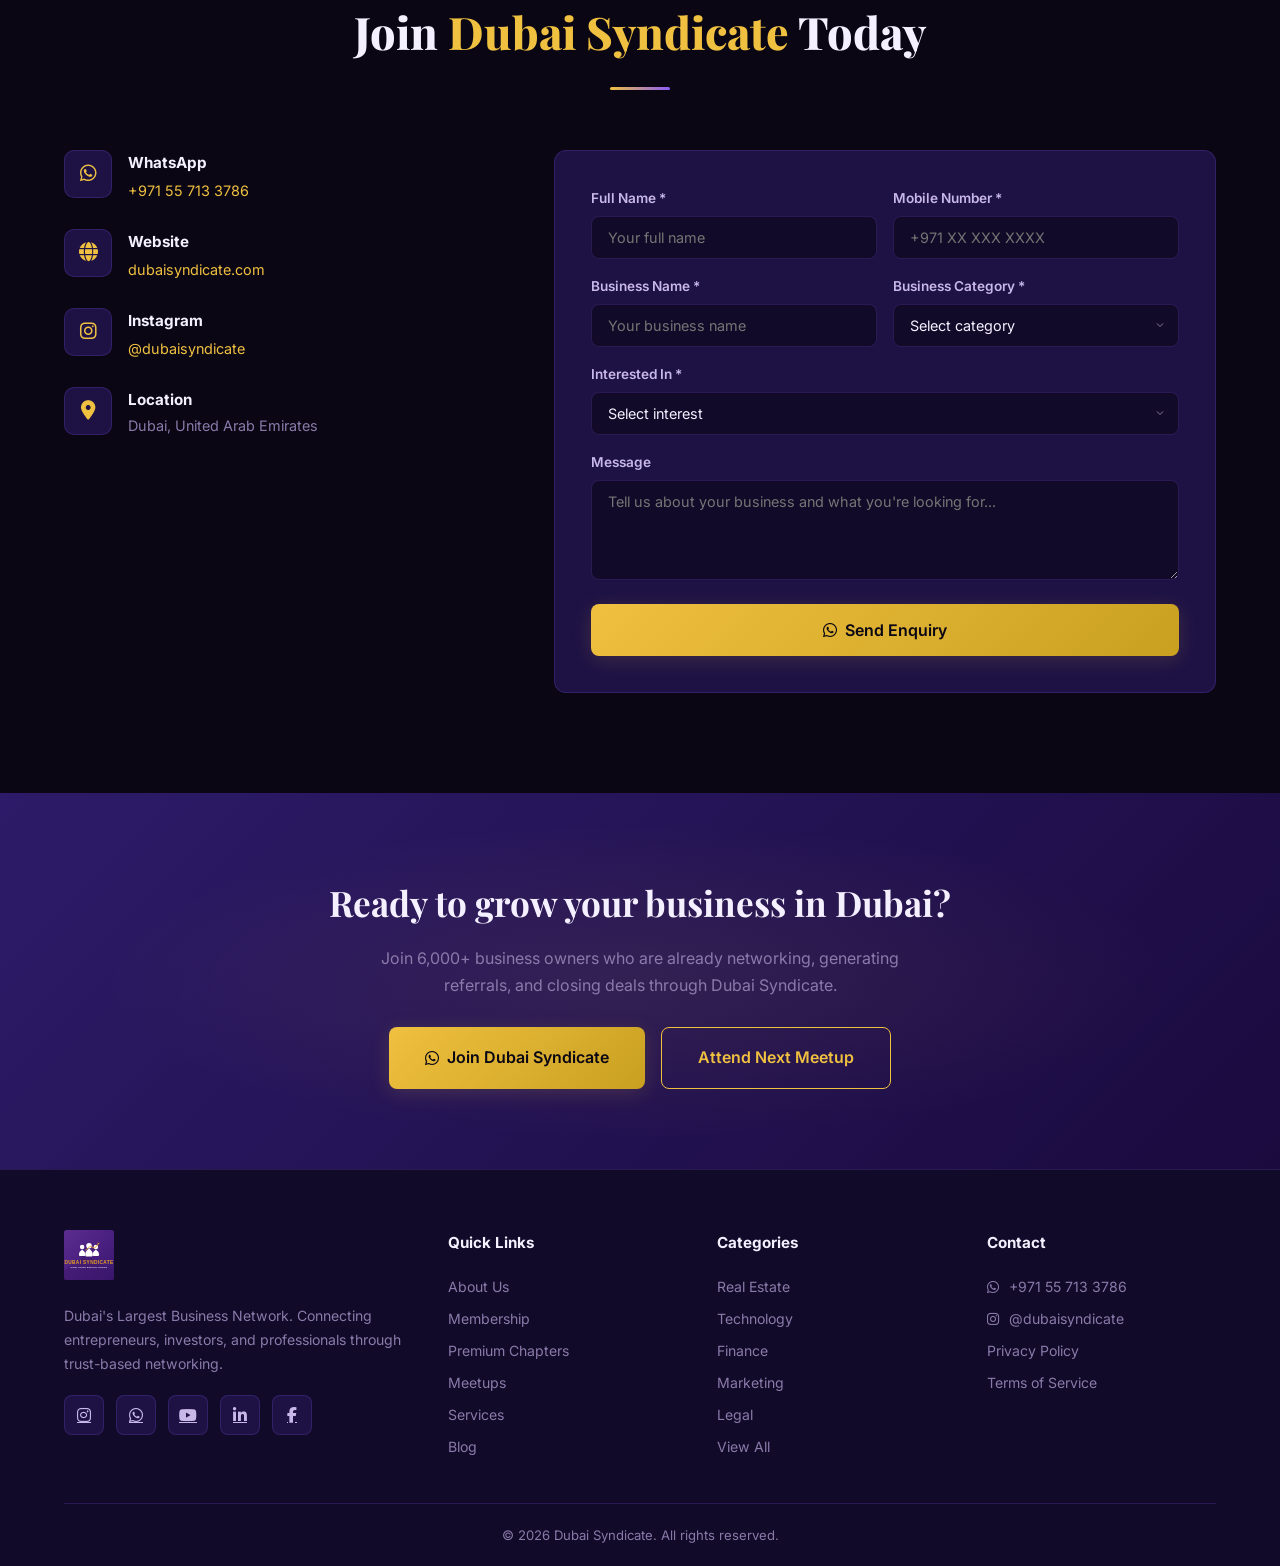
==== commit 0e7de32d: "Add cache-busting version to JS and CSS references" ====
--- a/index.html
+++ b/index.html
@@ -20,7 +20,7 @@
     <link href="https://fonts.googleapis.com/css2?family=Inter:wght@300;400;500;600;700;800;900&family=Playfair+Display:wght@700;800;900&display=swap" rel="stylesheet" media="print" onload="this.media='all'">
     <link rel="preload" as="style" href="https://cdnjs.cloudflare.com/ajax/libs/font-awesome/6.5.1/css/all.min.css">
     <link href="https://cdnjs.cloudflare.com/ajax/libs/font-awesome/6.5.1/css/all.min.css" rel="stylesheet" media="print" onload="this.media='all'">
-    <link rel="stylesheet" href="css/style.css">
+    <link rel="stylesheet" href="css/style.css?v=2">
 
     <script type="application/ld+json">
     {
@@ -120,7 +120,7 @@
                 <div class="about-text">
                     <p class="lead">Dubai Syndicate is a business networking platform created to help people grow through trust, referrals, physical meetings, collaboration, and business visibility.</p>
                     <p>We connect serious entrepreneurs and professionals across Dubai and the UAE. Our community is built on the principle that real business growth comes from genuine relationships, not cold selling.</p>
-                    <p>Whether you're a startup founder, an established business owner, a consultant, or an investor — Dubai Syndicate gives you the platform to meet the right people, at the right time, in the right environment.</p>
+                    <p>Whether you're a startup founder, an established business owner, a consultant, or an investor â Dubai Syndicate gives you the platform to meet the right people, at the right time, in the right environment.</p>
                     <a href="about.html" class="btn btn-outline">Learn More About Us</a>
                 </div>
                 <div class="about-features">
@@ -188,7 +188,7 @@
                 <div class="card card-hover">
                     <div class="card-icon"><i class="fas fa-shield-alt"></i></div>
                     <h3>Build Trust Through Attendance</h3>
-                    <p>Regular participation builds credibility and trust — the foundation of every great business referral.</p>
+                    <p>Regular participation builds credibility and trust â the foundation of every great business referral.</p>
                 </div>
                 <div class="card card-hover">
                     <div class="card-icon"><i class="fas fa-rocket"></i></div>
@@ -283,7 +283,7 @@
                 <div class="chapter-card">
                     <div class="chapter-icon"><i class="fas fa-star"></i></div>
                     <h3>Premium Gamma</h3>
-                    <p>Newest chapter launching soon — reserve your category before it's taken.</p>
+                    <p>Newest chapter launching soon â reserve your category before it's taken.</p>
                     <span class="chapter-status launching">Launching Soon</span>
                 </div>
             </div>
@@ -421,7 +421,7 @@
                 <div class="step">
                     <div class="step-num">05</div>
                     <h4>Receive & Pass Referrals</h4>
-                    <p>The referral engine kicks in — give and receive quality business leads.</p>
+                    <p>The referral engine kicks in â give and receive quality business leads.</p>
                 </div>
                 <div class="step-arrow"><i class="fas fa-chevron-right"></i></div>
                 <div class="step">
@@ -834,7 +834,7 @@
                 </div>
                 <div class="faq-item">
                     <button class="faq-question">Who can join? <i class="fas fa-chevron-down"></i></button>
-                    <div class="faq-answer"><p>Anyone with a legitimate business — entrepreneurs, freelancers, consultants, investors, service providers, and startup founders are all welcome. We cater to professionals who are serious about growing through networking.</p></div>
+                    <div class="faq-answer"><p>Anyone with a legitimate business â entrepreneurs, freelancers, consultants, investors, service providers, and startup founders are all welcome. We cater to professionals who are serious about growing through networking.</p></div>
                 </div>
                 <div class="faq-item">
                     <button class="faq-question">Is it free to join? <i class="fas fa-chevron-down"></i></button>
@@ -1033,7 +1033,7 @@
         <i class="fab fa-whatsapp"></i>
     </a>
 
-    <script src="js/main.js"></script>
+    <script src="js/main.js?v=2"></script>
 
     <script>
     (function(){
--- a/css/style.css
+++ b/css/style.css
@@ -1,5 +1,5 @@
 /* ========================================
-   DUBAI SYNDICATE — Premium Purple/Gold Theme
+   DUBAI SYNDICATE â Premium Purple/Gold Theme
    ======================================== */
 
 :root {
@@ -1332,3 +1332,41 @@
         gap: 0.5rem;
     }
 }
+
+
+/* Lite YouTube Embeds */
+.lite-youtube {
+    position: absolute;
+    top: 0;
+    left: 0;
+    width: 100%;
+    height: 100%;
+    background-color: #0a0a0a;
+    background-size: cover;
+    background-position: center;
+    cursor: pointer;
+}
+.lite-yt-playbtn {
+    position: absolute;
+    top: 50%;
+    left: 50%;
+    transform: translate(-50%, -50%);
+    width: 56px;
+    height: 56px;
+    background: rgba(212,167,80,0.9);
+    border-radius: 50%;
+    z-index: 2;
+}
+.lite-yt-playbtn::after {
+    content: "";
+    position: absolute;
+    top: 50%;
+    left: 55%;
+    transform: translate(-50%, -50%);
+    border-left: 18px solid #0a0a0a;
+    border-top: 11px solid transparent;
+    border-bottom: 11px solid transparent;
+}
+.lite-youtube:hover .lite-yt-playbtn {
+    background: #D4A750;
+}
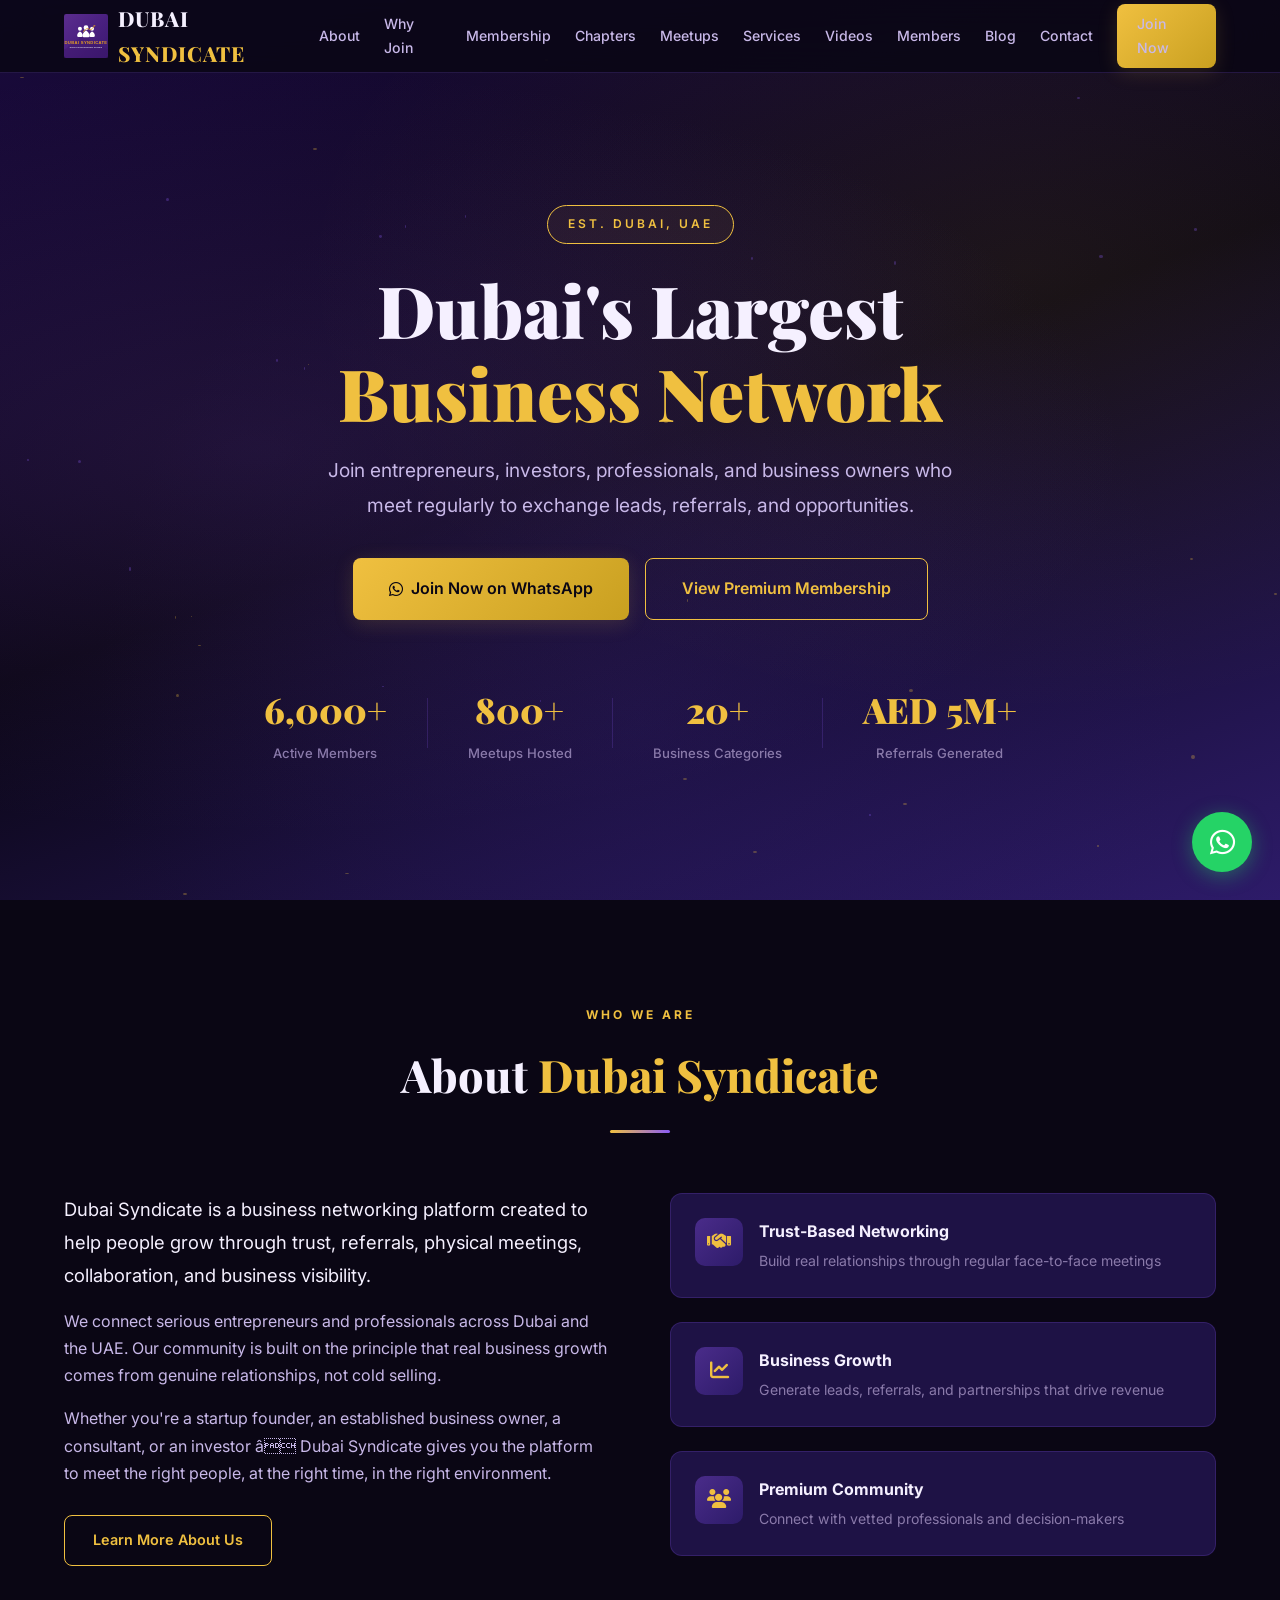
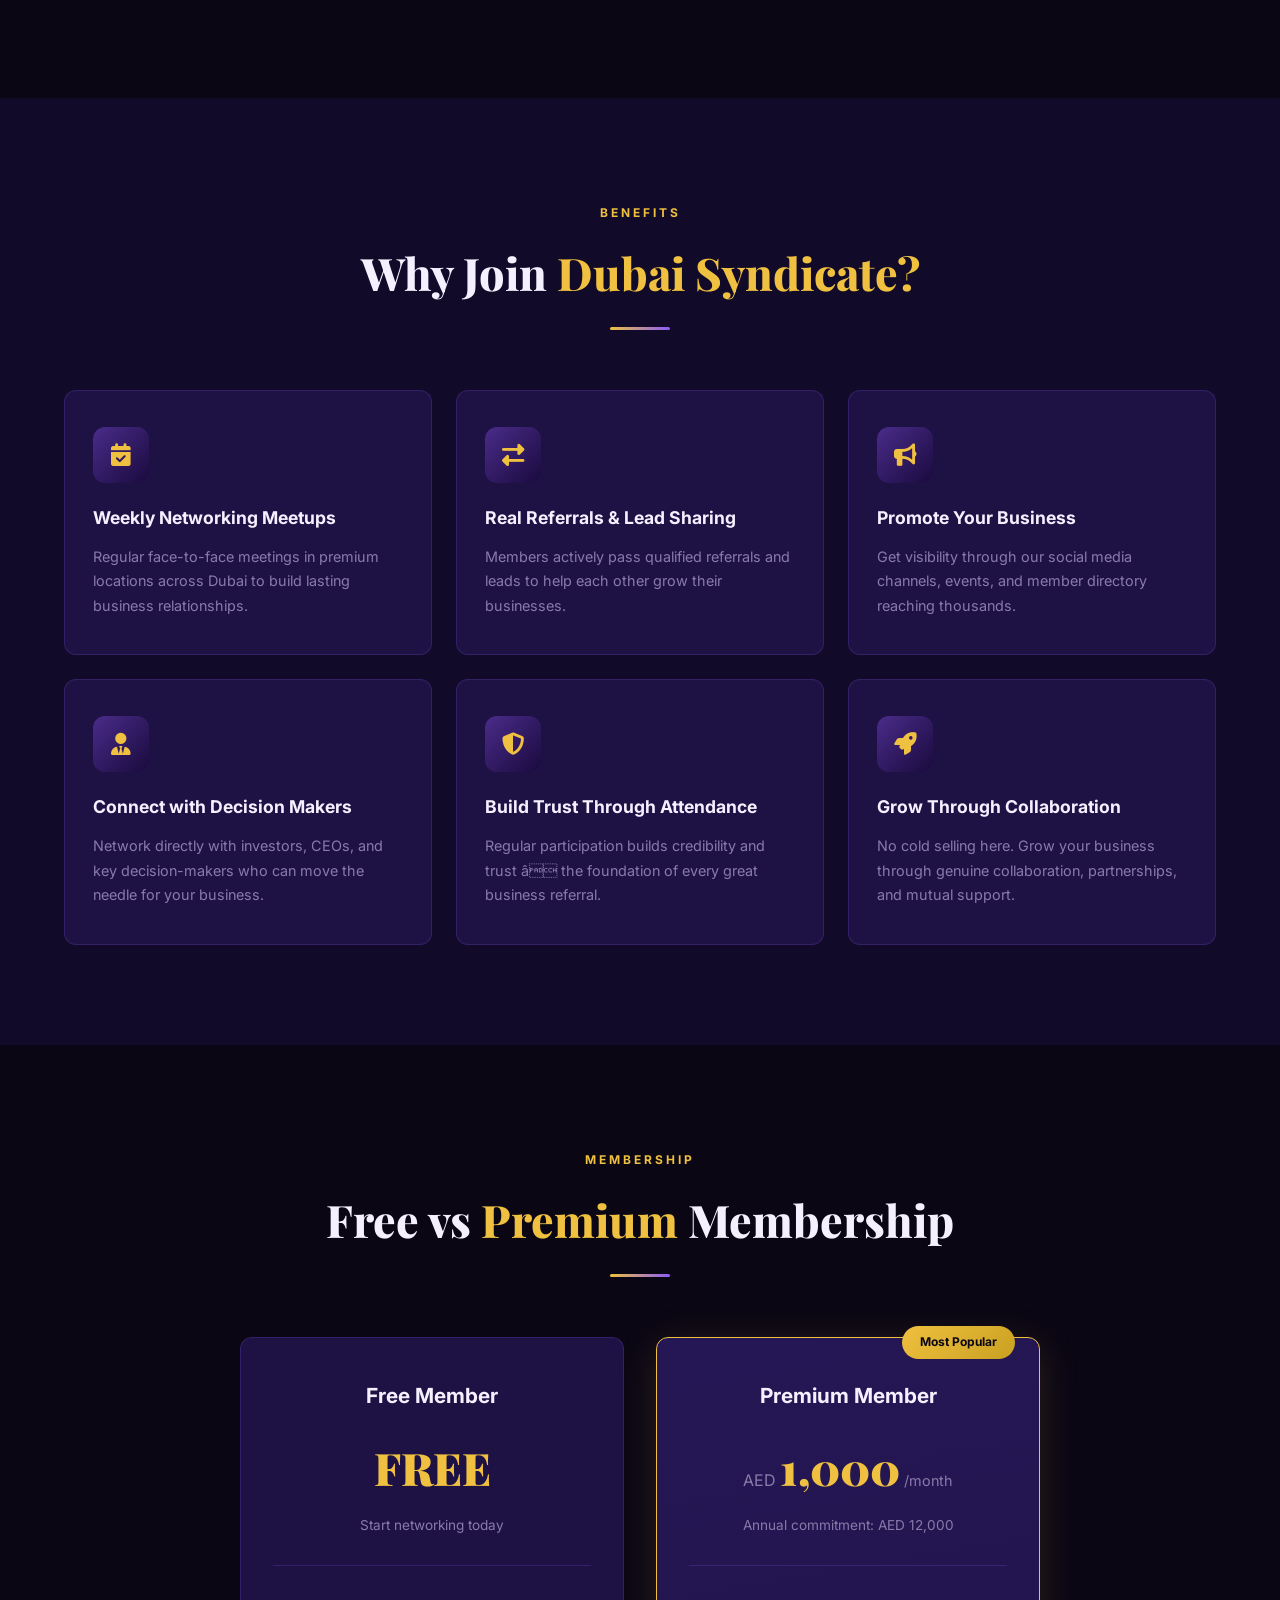
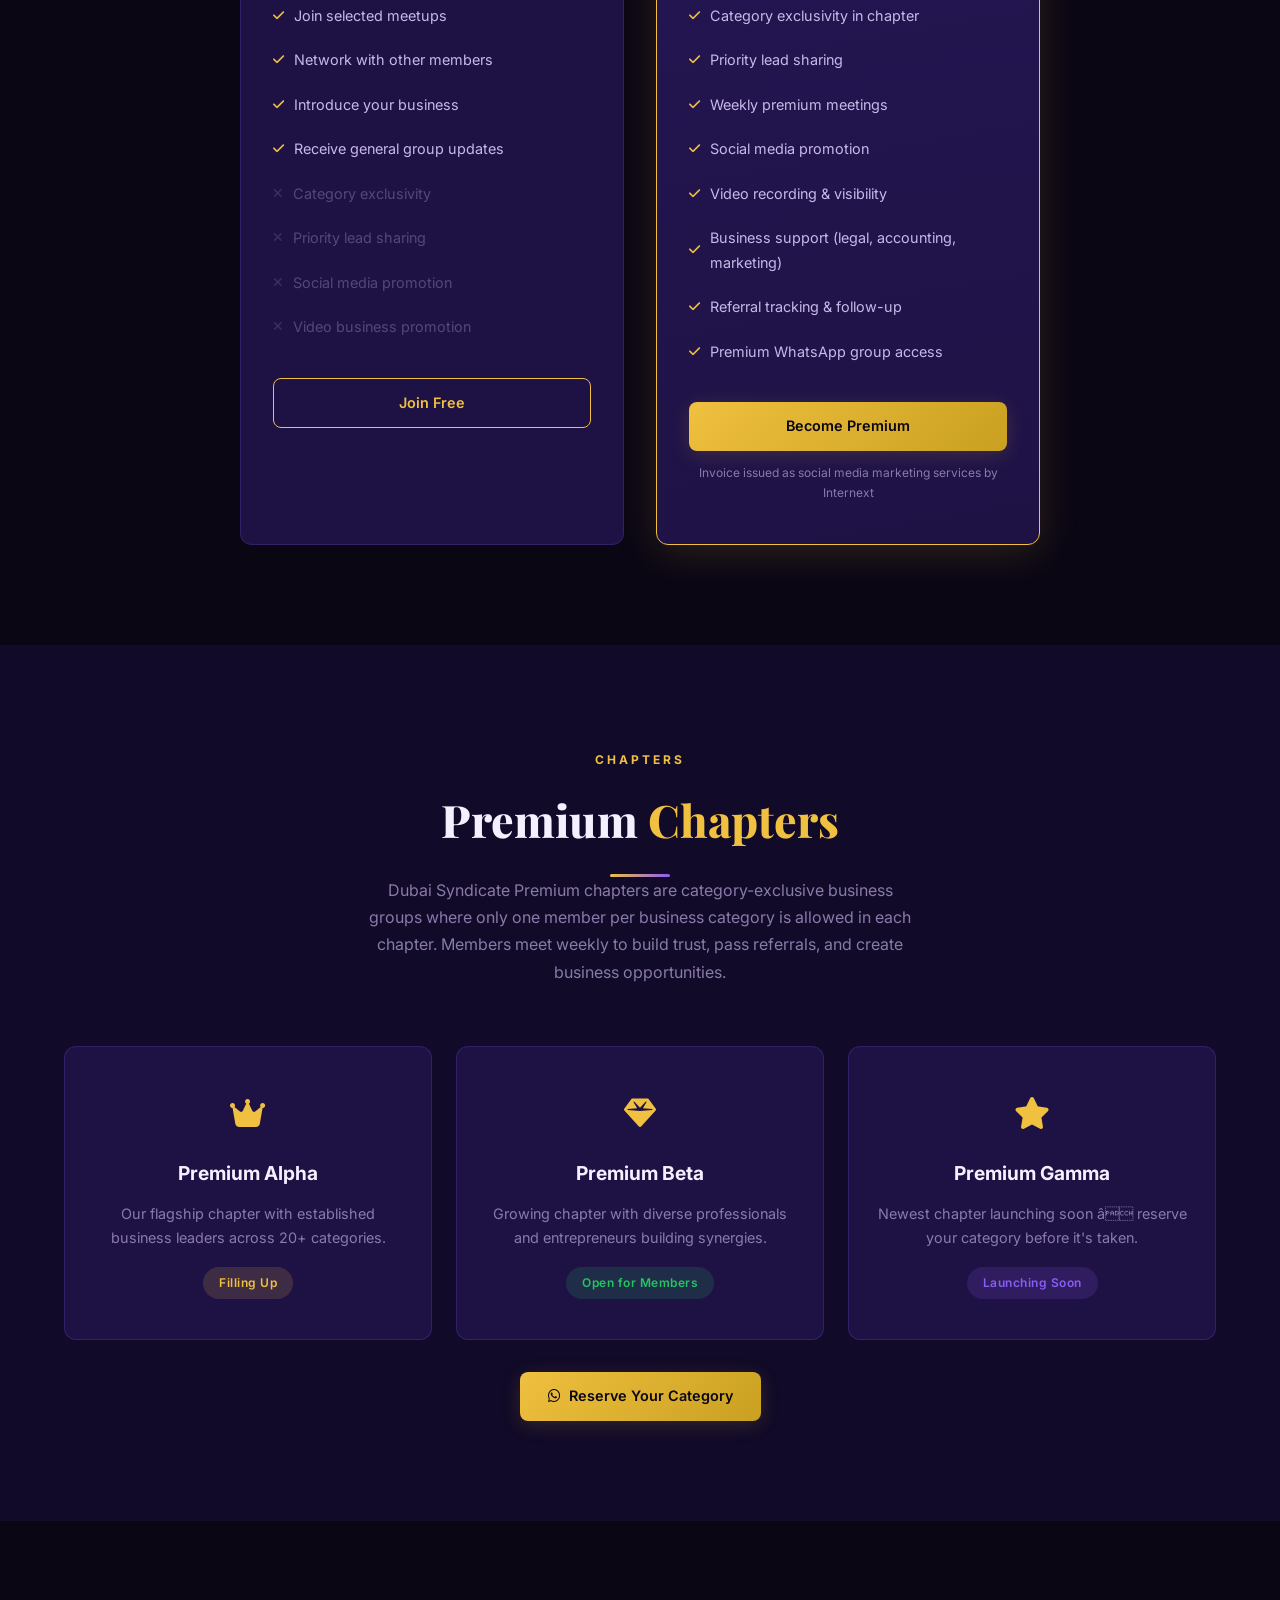
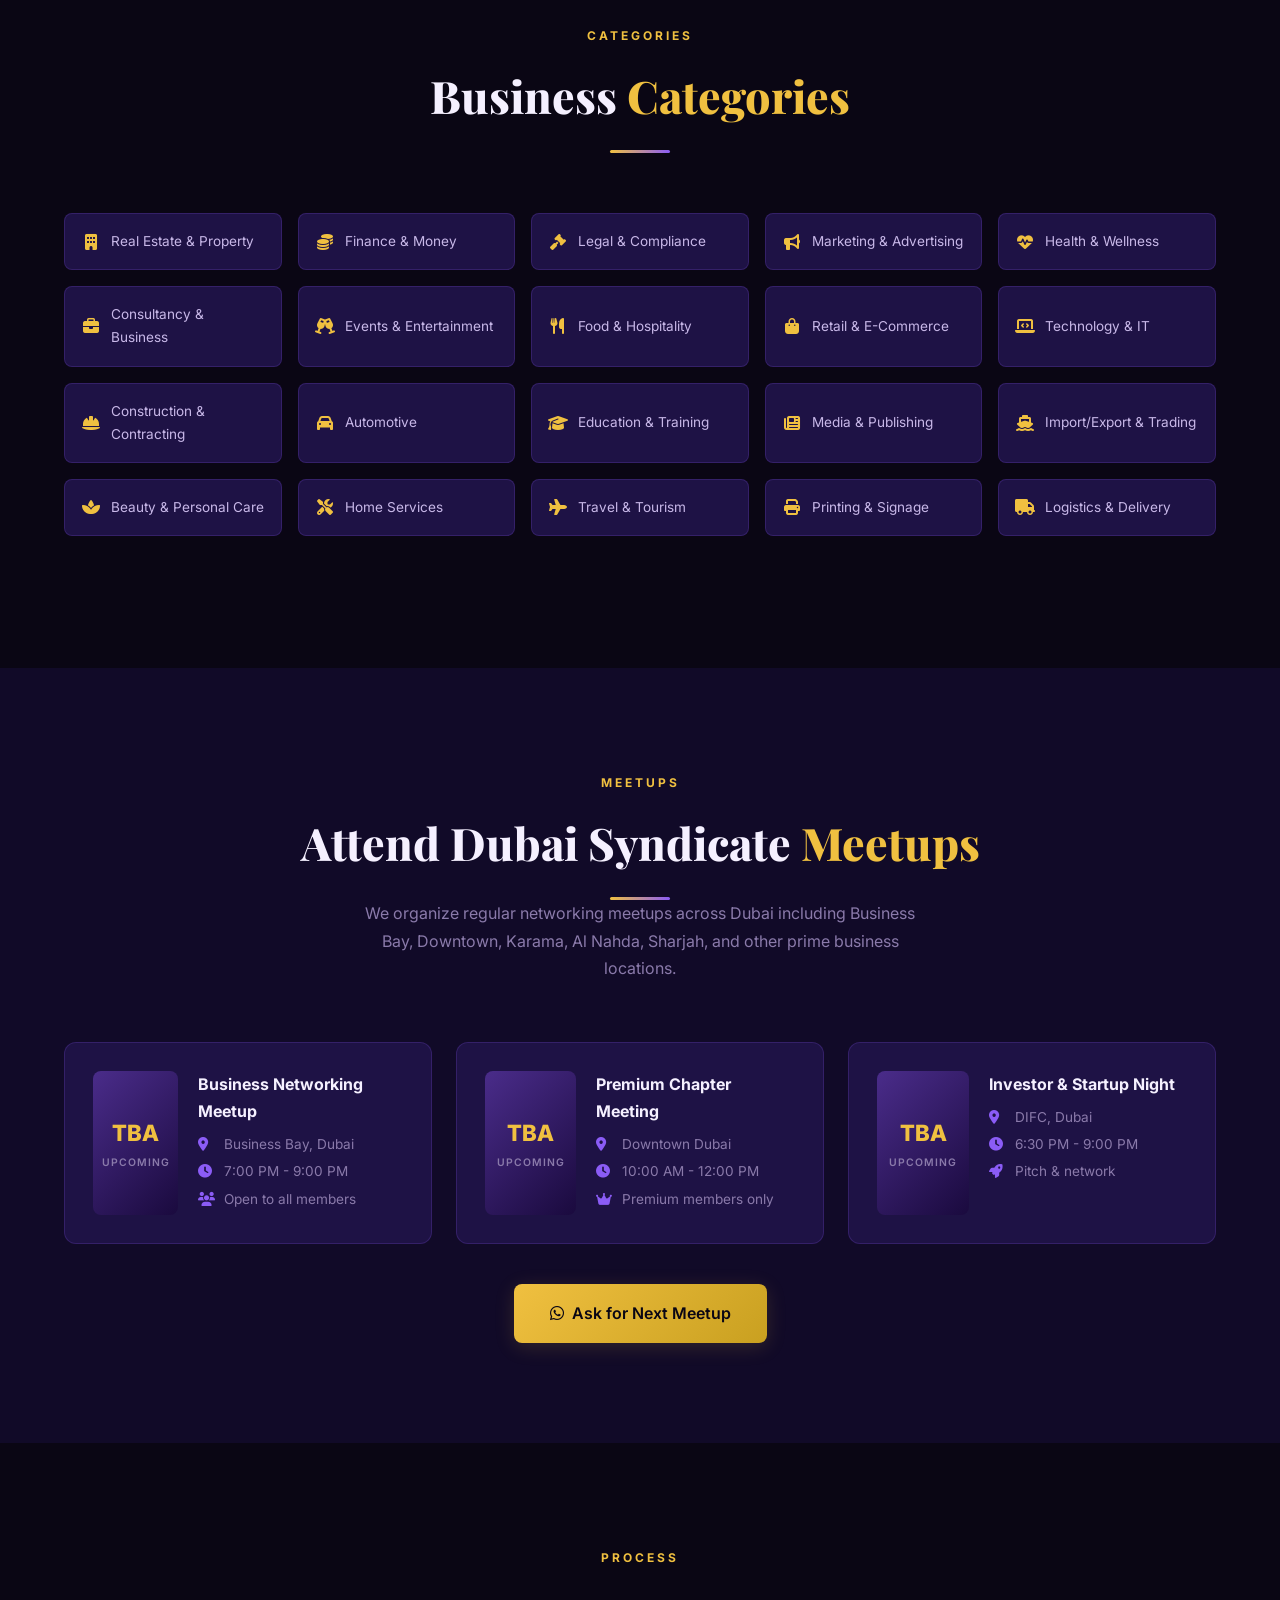
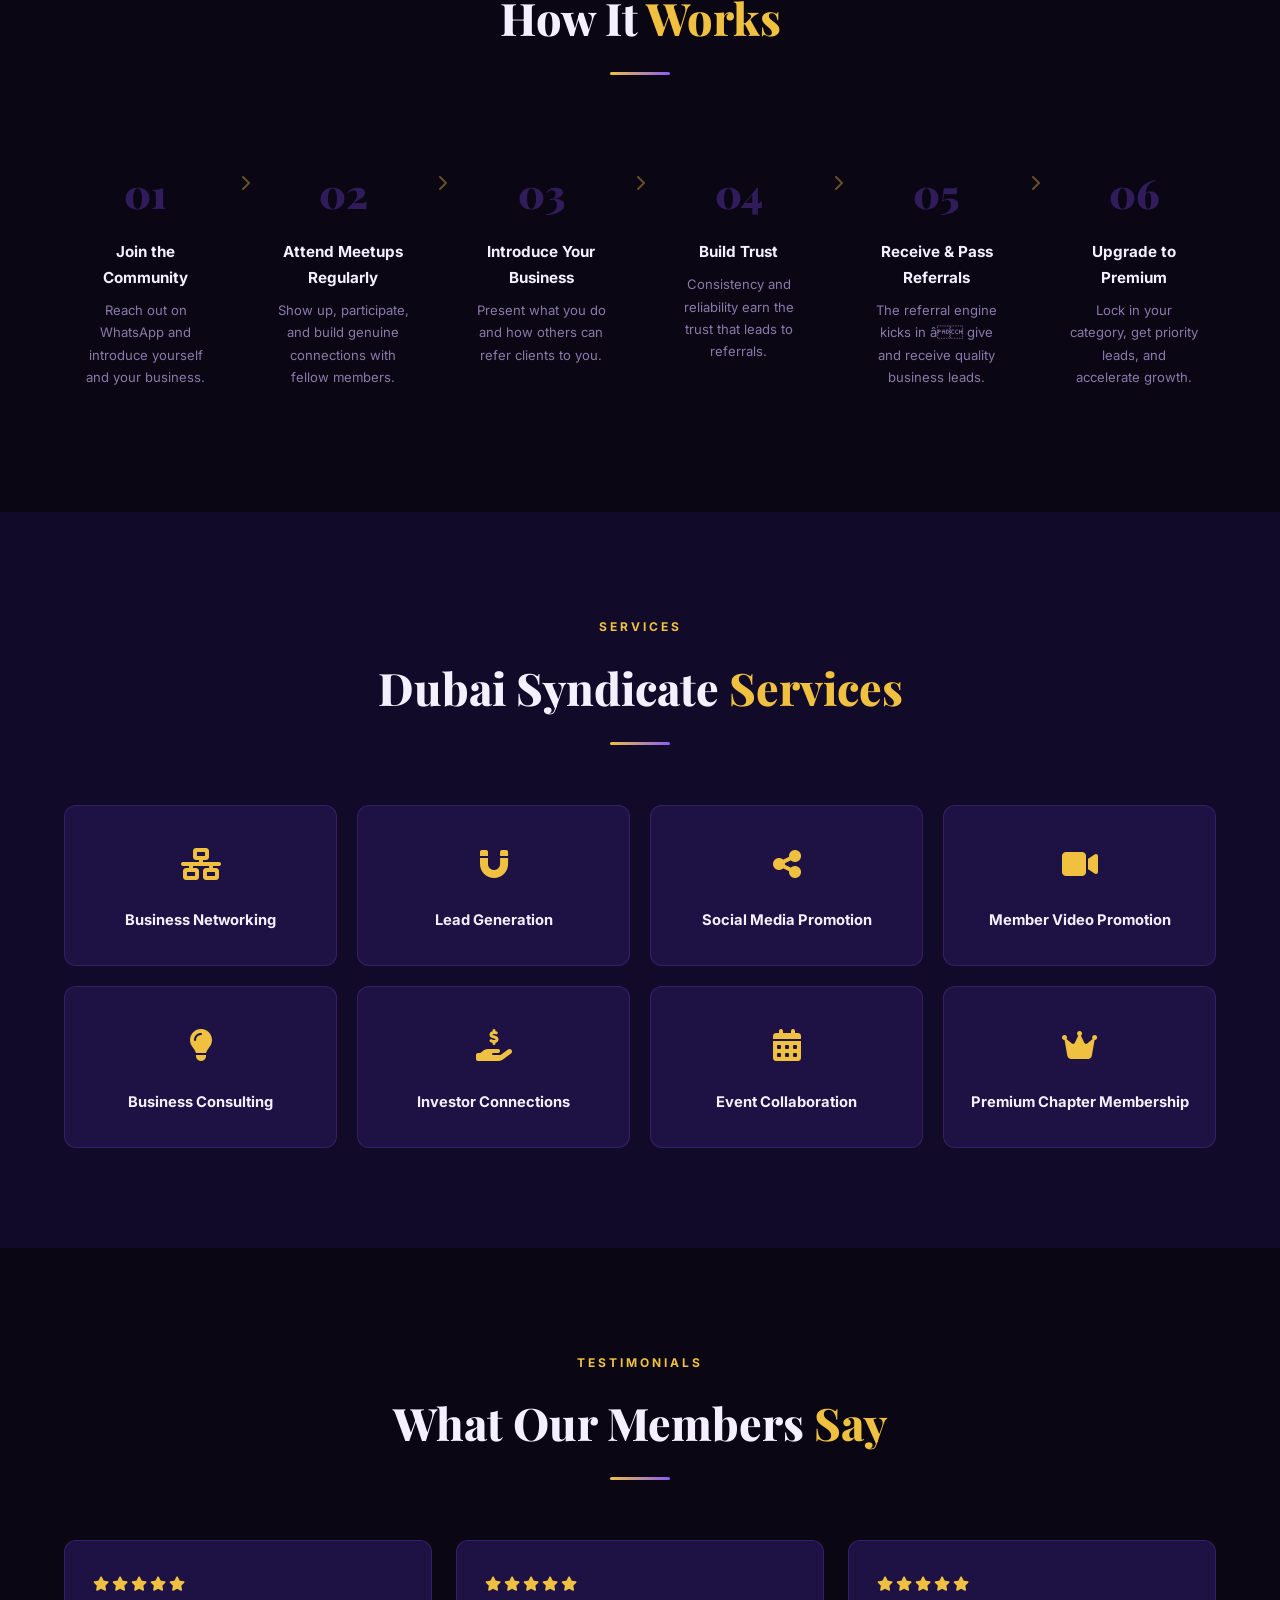
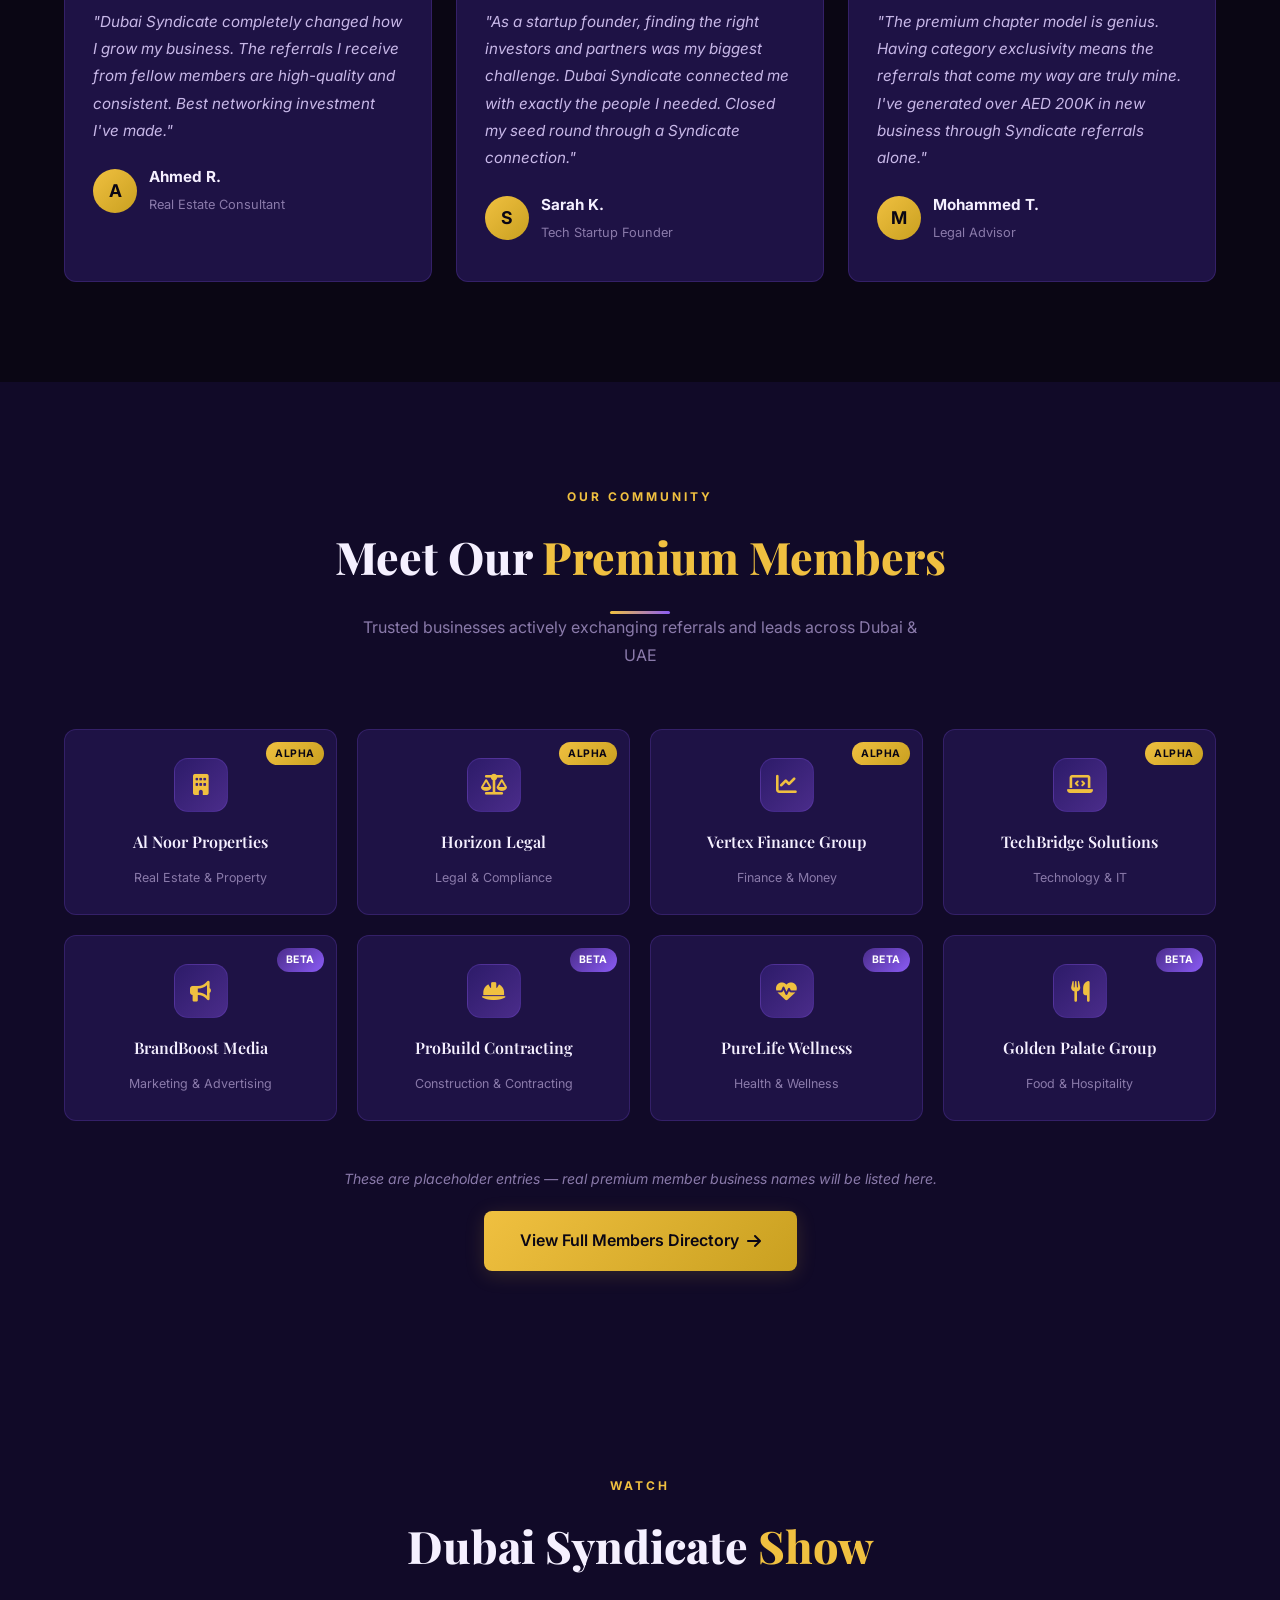
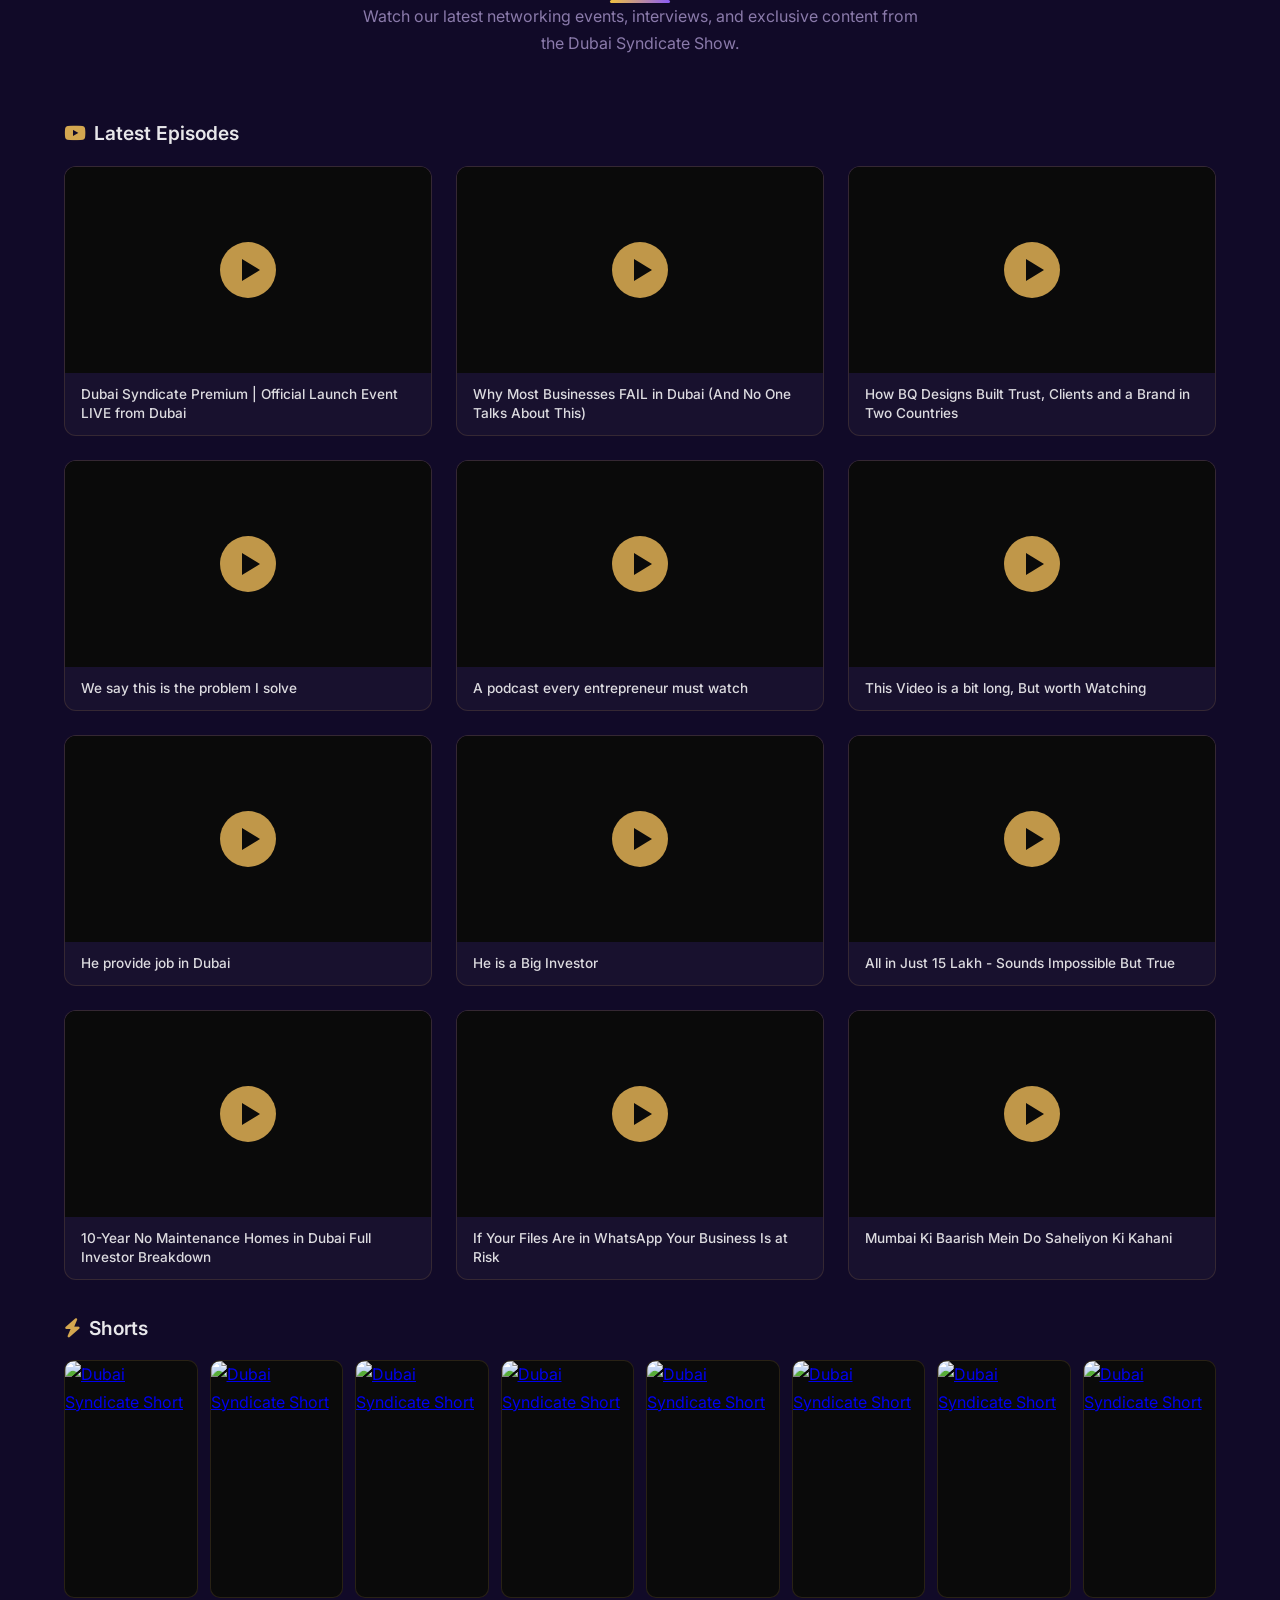
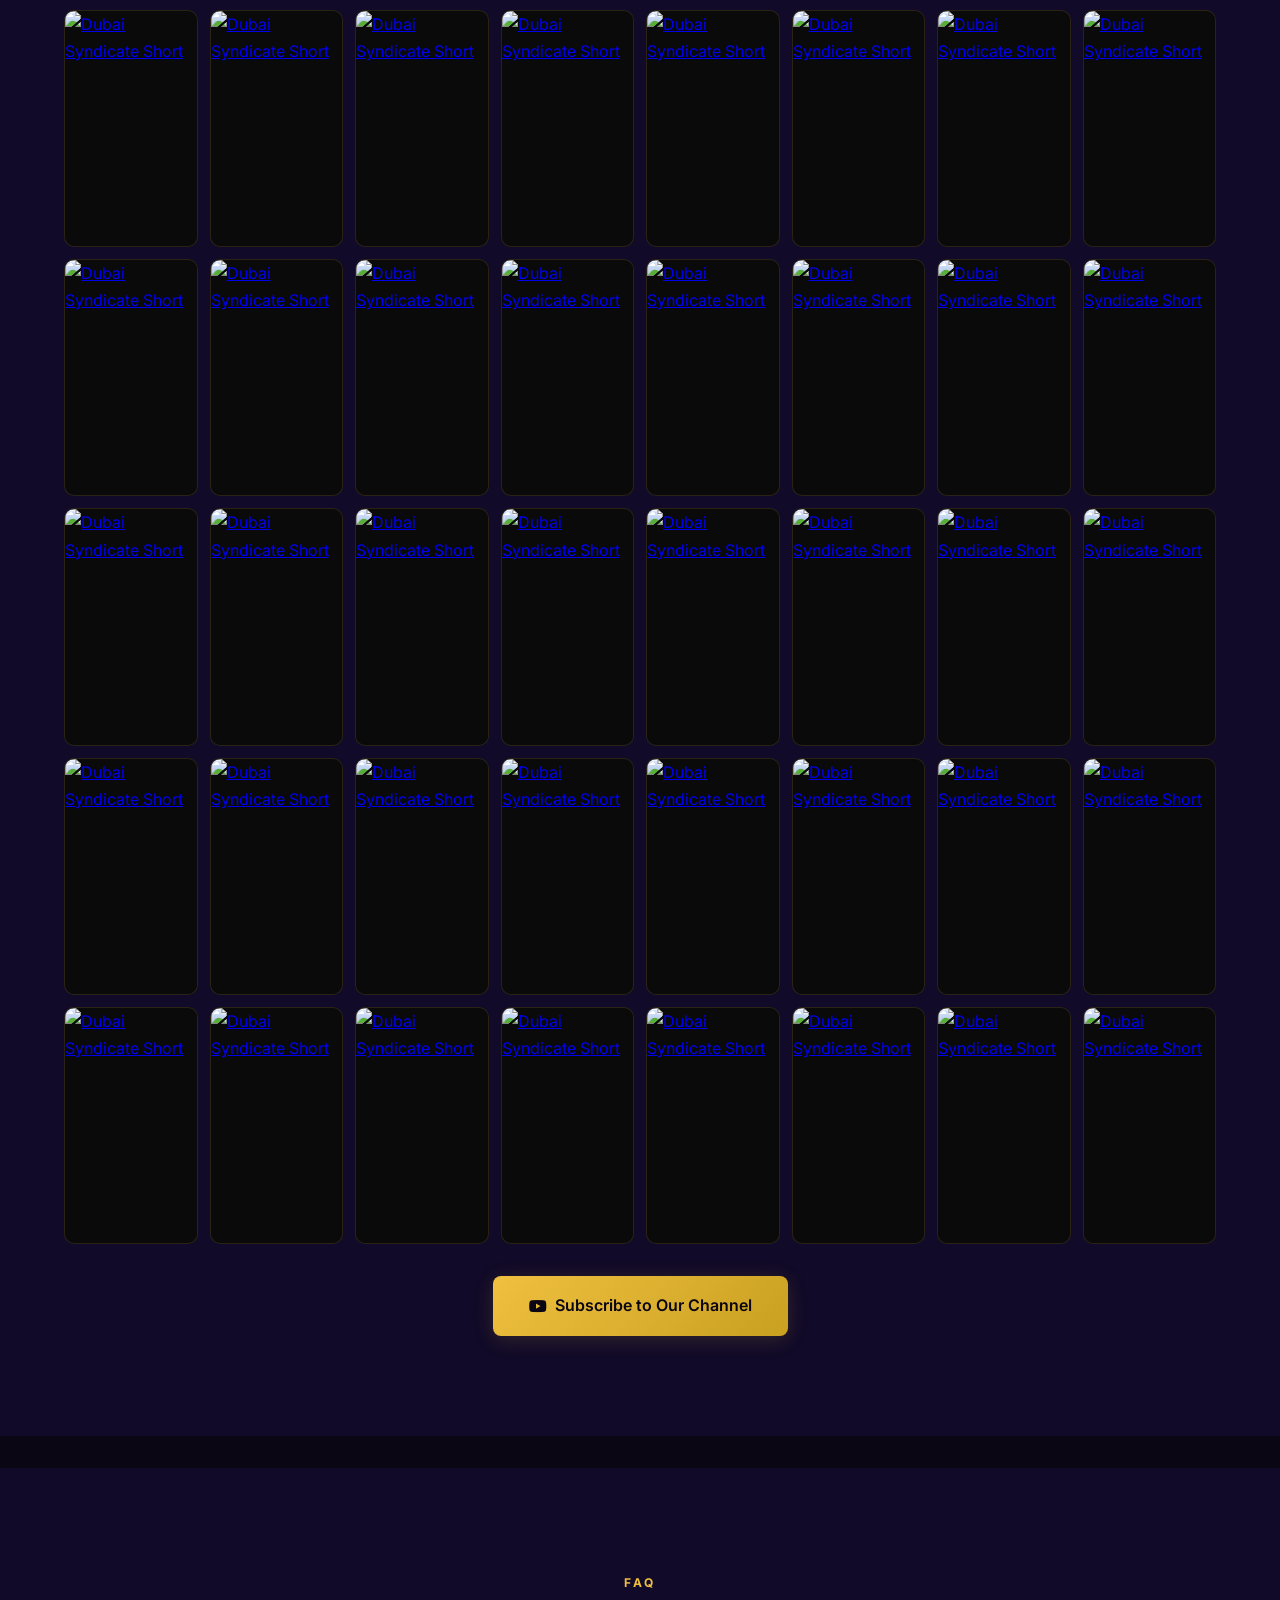
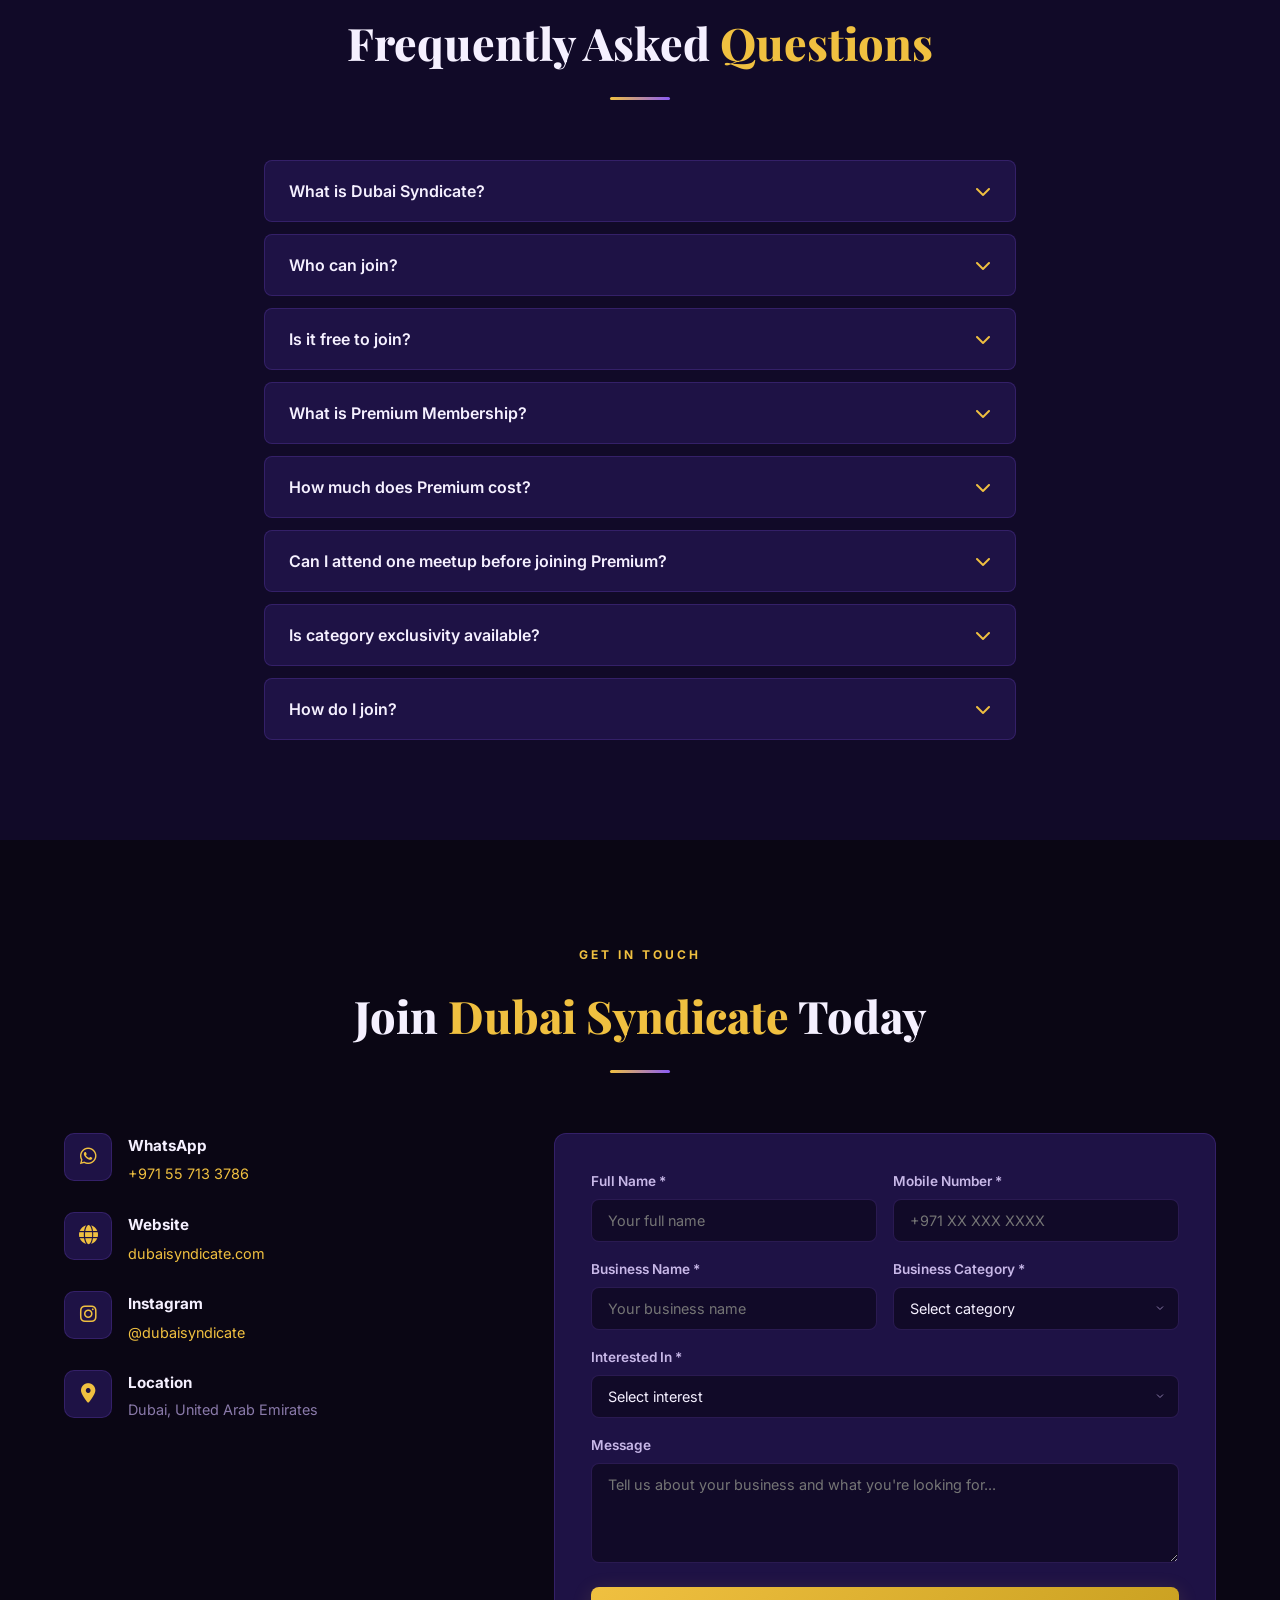
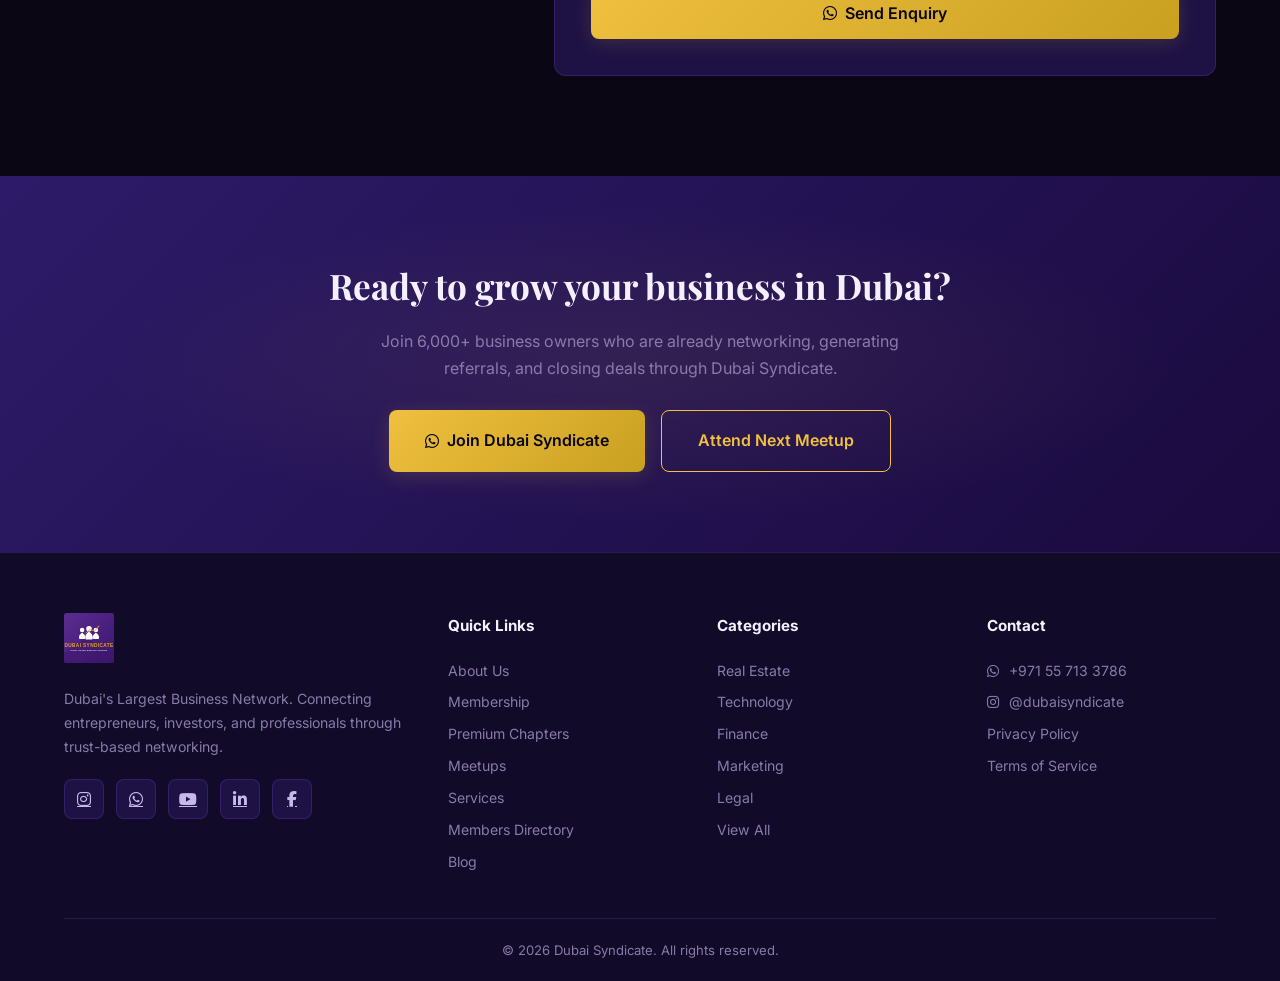
==== commit 5e02295c: "Add members page, SEO blog posts, and AdSense + .htaccess fixes - New members.html page - Five SEO b" ====
--- a/index.html
+++ b/index.html
@@ -4,12 +4,13 @@
     <meta charset="UTF-8">
     <meta name="viewport" content="width=device-width, initial-scale=1.0">
     <title>Dubai Syndicate | Dubai's Largest Business Network</title>
-    <meta name="description" content="Join Dubai Syndicate, Dubai's largest business networking community for entrepreneurs, investors, professionals, and business owners. Attend meetups, generate referrals, and grow your business.">
+    <meta name="description" content="Join Dubai Syndicate — Dubai's largest business networking community. Weekly meetups across Dubai & UAE, real referrals, lead generation and 6,000+ members. Connect with entrepreneurs, investors & business owners today.">
     <meta property="og:title" content="Dubai Syndicate | Dubai's Largest Business Network">
     <meta property="og:description" content="Connect with serious business owners, attend powerful networking meetups, generate referrals, and grow your business with Dubai Syndicate.">
     <meta property="og:image" content="images/logo.png">
     <meta property="og:url" content="https://dubaisyndicate.com">
     <meta property="og:type" content="website">
+    <meta name="keywords" content="business networking Dubai, networking events Dubai, entrepreneur meetups Dubai, business referral group Dubai, networking community UAE, investor networking Dubai, business meetups Dubai, Dubai Syndicate">
     <meta name="twitter:card" content="summary_large_image">
     <link rel="canonical" href="https://dubaisyndicate.com">
     <link rel="icon" type="image/png" sizes="64x64" href="images/favicon.png">
@@ -20,34 +21,145 @@
     <link href="https://fonts.googleapis.com/css2?family=Inter:wght@300;400;500;600;700;800;900&family=Playfair+Display:wght@700;800;900&display=swap" rel="stylesheet" media="print" onload="this.media='all'">
     <link rel="preload" as="style" href="https://cdnjs.cloudflare.com/ajax/libs/font-awesome/6.5.1/css/all.min.css">
     <link href="https://cdnjs.cloudflare.com/ajax/libs/font-awesome/6.5.1/css/all.min.css" rel="stylesheet" media="print" onload="this.media='all'">
-    <link rel="stylesheet" href="css/style.css?v=2">
+    <link rel="stylesheet" href="css/style.css?v=2.1">
 
     <script type="application/ld+json">
+{
+  "@context": "https://schema.org",
+  "@type": "LocalBusiness",
+  "name": "Dubai Syndicate",
+  "alternateName": "Dubai Syndicate Business Network",
+  "url": "https://dubaisyndicate.com",
+  "logo": "https://dubaisyndicate.com/images/logo.png",
+  "image": "https://dubaisyndicate.com/images/logo.png",
+  "description": "Dubai's largest business networking community connecting entrepreneurs, investors, professionals, and business owners through weekly meetups, referral sharing, and lead generation across Dubai and UAE.",
+  "foundingDate": "2019",
+  "priceRange": "AED 1,000/month",
+  "telephone": "+971-55-713-3786",
+  "address": {
+    "@type": "PostalAddress",
+    "addressLocality": "Dubai",
+    "addressRegion": "Dubai",
+    "addressCountry": "AE"
+  },
+  "geo": {
+    "@type": "GeoCoordinates",
+    "latitude": 25.2048,
+    "longitude": 55.2708
+  },
+  "areaServed": [
+    {"@type": "City", "name": "Dubai"},
+    {"@type": "City", "name": "Sharjah"},
+    {"@type": "AdministrativeArea", "name": "UAE"}
+  ],
+  "serviceType": "Business Networking",
+  "sameAs": [
+    "https://www.instagram.com/dubaisyndicate",
+    "https://www.youtube.com/@dubaisyndicateshow"
+  ],
+  "contactPoint": {
+    "@type": "ContactPoint",
+    "telephone": "+971-55-713-3786",
+    "contactType": "customer service",
+    "availableLanguage": ["English", "Hindi", "Arabic"]
+  },
+  "hasOfferCatalog": {
+    "@type": "OfferCatalog",
+    "name": "Membership Plans",
+    "itemListElement": [
+      {
+        "@type": "Offer",
+        "name": "Free Membership",
+        "price": "0",
+        "priceCurrency": "AED",
+        "description": "Join selected meetups and network with other members"
+      },
+      {
+        "@type": "Offer",
+        "name": "Premium Membership",
+        "price": "1000",
+        "priceCurrency": "AED",
+        "billingIncrement": "P1M",
+        "description": "Category exclusivity, priority leads, weekly premium meetings, social media promotion"
+      }
+    ]
+  }
+}
+</script>
+<script type="application/ld+json">
+{
+  "@context": "https://schema.org",
+  "@type": "FAQPage",
+  "mainEntity": [
     {
-        "@context": "https://schema.org",
-        "@type": "Organization",
-        "name": "Dubai Syndicate",
-        "url": "https://dubaisyndicate.com",
-        "logo": "https://dubaisyndicate.com/images/logo.png",
-        "description": "Dubai's Largest Business Networking Community for entrepreneurs, investors, professionals, and business owners.",
-        "foundingDate": "2019",
-        "address": {
-            "@type": "PostalAddress",
-            "addressLocality": "Dubai",
-            "addressCountry": "AE"
-        },
-        "sameAs": [
-            "https://www.instagram.com/dubaisyndicate",
-            "https://www.youtube.com/@dubaisyndicateshow"
-        ],
-        "contactPoint": {
-            "@type": "ContactPoint",
-            "telephone": "+971-55-713-3786",
-            "contactType": "customer service",
-            "availableLanguage": ["English", "Hindi", "Arabic"]
-        }
+      "@type": "Question",
+      "name": "What is Dubai Syndicate?",
+      "acceptedAnswer": {
+        "@type": "Answer",
+        "text": "Dubai Syndicate is Dubai's largest business networking community that connects entrepreneurs, investors, professionals, and business owners through regular meetups, lead sharing, and referral-based growth."
+      }
+    },
+    {
+      "@type": "Question",
+      "name": "How much does Dubai Syndicate membership cost?",
+      "acceptedAnswer": {
+        "@type": "Answer",
+        "text": "Free membership is available to join selected meetups. Premium Membership is AED 1,000 per month with an annual commitment of AED 12,000, which includes category exclusivity, priority lead sharing, weekly premium meetings, and social media promotion."
+      }
+    },
+    {
+      "@type": "Question",
+      "name": "Where are Dubai Syndicate meetups held?",
+      "acceptedAnswer": {
+        "@type": "Answer",
+        "text": "Dubai Syndicate organises regular networking meetups across Dubai including Business Bay, Downtown Dubai, DIFC, Karama, Al Nahda, and Sharjah. Meetups happen multiple times per week across different locations."
+      }
+    },
+    {
+      "@type": "Question",
+      "name": "Who can join Dubai Syndicate?",
+      "acceptedAnswer": {
+        "@type": "Answer",
+        "text": "Anyone with a legitimate business — entrepreneurs, freelancers, consultants, investors, service providers, and startup founders are welcome. Dubai Syndicate caters to professionals who are serious about growing through networking."
+      }
+    },
+    {
+      "@type": "Question",
+      "name": "What is category exclusivity in Dubai Syndicate?",
+      "acceptedAnswer": {
+        "@type": "Answer",
+        "text": "Each Premium Chapter allows only one member per business category. This means all referrals in your business category within your chapter go exclusively to you, ensuring no competition from other members in the same field."
+      }
+    },
+    {
+      "@type": "Question",
+      "name": "How do I join Dubai Syndicate?",
+      "acceptedAnswer": {
+        "@type": "Answer",
+        "text": "You can join Dubai Syndicate by reaching out on WhatsApp at +971 55 713 3786 or filling out the contact form on the website. The team will get back to you with details about the next meetup and membership options."
+      }
     }
-    </script>
+  ]
+}
+</script>
+<script type="application/ld+json">
+{
+  "@context": "https://schema.org",
+  "@type": "Organization",
+  "name": "Dubai Syndicate",
+  "url": "https://dubaisyndicate.com",
+  "logo": {
+    "@type": "ImageObject",
+    "url": "https://dubaisyndicate.com/images/logo.png",
+    "width": 200,
+    "height": 200
+  },
+  "sameAs": [
+    "https://www.instagram.com/dubaisyndicate",
+    "https://www.youtube.com/@dubaisyndicateshow"
+  ]
+}
+</script>
 </head>
 <body>
     <!-- Sticky Header -->
@@ -65,6 +177,7 @@
                 <a href="#meetups">Meetups</a>
                 <a href="#services">Services</a>
                 <a href="#videos">Videos</a>
+                <a href="members.html">Members</a>
                 <a href="blog.html">Blog</a>
                 <a href="#contact">Contact</a>
                 <a href="https://wa.me/971557133786" class="btn btn-gold btn-sm" target="_blank">Join Now</a>
@@ -81,7 +194,7 @@
         <div class="hero-particles" id="particles"></div>
         <div class="container hero-content">
             <div class="hero-badge">EST. DUBAI, UAE</div>
-            <h1 class="hero-title">Dubai's Largest<br><span class="gold">Business Network</span></h1>
+            <h1 class="hero-title">Dubai's Largest <br><span class="gold">Business Network</span></h1>
             <p class="hero-sub">Join entrepreneurs, investors, professionals, and business owners who meet regularly to exchange leads, referrals, and opportunities.</p>
             <div class="hero-btns">
                 <a href="https://wa.me/971557133786?text=Hi%2C%20I%20want%20to%20join%20Dubai%20Syndicate" class="btn btn-gold btn-lg" target="_blank">
@@ -103,6 +216,11 @@
                 <div class="stat">
                     <span class="stat-num">20+</span>
                     <span class="stat-label">Business Categories</span>
+                </div>
+                <div class="stat-divider"></div>
+                <div class="stat">
+                    <span class="stat-num">AED 5M+</span>
+                    <span class="stat-label">Referrals Generated</span>
                 </div>
             </div>
         </div>
@@ -525,6 +643,33 @@
     </section>
 
     
+    
+    <!-- ========== 10B. PREMIUM MEMBERS SECTION ========== -->
+    <section id="members-preview" class="section section-dark">
+        <div class="container">
+            <div class="section-header">
+                <span class="section-tag">Our Community</span>
+                <h2>Meet Our <span class="gold">Premium Members</span></h2>
+                <div class="section-line"></div>
+                <p class="section-sub">Trusted businesses actively exchanging referrals and leads across Dubai &amp; UAE</p>
+            </div>
+            <div class="members-grid">
+                <div class="member-card"><div class="member-chapter alpha">Alpha</div><div class="member-icon"><i class="fas fa-building"></i></div><h4>Al Noor Properties</h4><span class="member-category">Real Estate &amp; Property</span></div>
+                <div class="member-card"><div class="member-chapter alpha">Alpha</div><div class="member-icon"><i class="fas fa-balance-scale"></i></div><h4>Horizon Legal</h4><span class="member-category">Legal &amp; Compliance</span></div>
+                <div class="member-card"><div class="member-chapter alpha">Alpha</div><div class="member-icon"><i class="fas fa-chart-line"></i></div><h4>Vertex Finance Group</h4><span class="member-category">Finance &amp; Money</span></div>
+                <div class="member-card"><div class="member-chapter alpha">Alpha</div><div class="member-icon"><i class="fas fa-laptop-code"></i></div><h4>TechBridge Solutions</h4><span class="member-category">Technology &amp; IT</span></div>
+                <div class="member-card"><div class="member-chapter beta">Beta</div><div class="member-icon"><i class="fas fa-bullhorn"></i></div><h4>BrandBoost Media</h4><span class="member-category">Marketing &amp; Advertising</span></div>
+                <div class="member-card"><div class="member-chapter beta">Beta</div><div class="member-icon"><i class="fas fa-hard-hat"></i></div><h4>ProBuild Contracting</h4><span class="member-category">Construction &amp; Contracting</span></div>
+                <div class="member-card"><div class="member-chapter beta">Beta</div><div class="member-icon"><i class="fas fa-heartbeat"></i></div><h4>PureLife Wellness</h4><span class="member-category">Health &amp; Wellness</span></div>
+                <div class="member-card"><div class="member-chapter beta">Beta</div><div class="member-icon"><i class="fas fa-utensils"></i></div><h4>Golden Palate Group</h4><span class="member-category">Food &amp; Hospitality</span></div>
+            </div>
+            <div class="members-preview-cta">
+                <p>These are placeholder entries — real premium member business names will be listed here.</p>
+                <a href="members.html" class="btn btn-gold btn-lg">View Full Members Directory <i class="fas fa-arrow-right"></i></a>
+            </div>
+        </div>
+    </section>
+
     <!-- ========== YOUTUBE VIDEOS SECTION ========== -->
     <section id="videos" class="section section-dark">
         <div class="container">
@@ -1003,6 +1148,7 @@
                     <a href="#chapters">Premium Chapters</a>
                     <a href="#meetups">Meetups</a>
                     <a href="#services">Services</a>
+                    <a href="members.html">Members Directory</a>
                     <a href="blog.html">Blog</a>
                 </div>
                 <div class="footer-links">
@@ -1033,7 +1179,7 @@
         <i class="fab fa-whatsapp"></i>
     </a>
 
-    <script src="js/main.js?v=2"></script>
+    <script src="js/main.js?v=2.1"></script>
 
     <script>
     (function(){
--- a/css/style.css
+++ b/css/style.css
@@ -1370,3 +1370,400 @@
 .lite-youtube:hover .lite-yt-playbtn {
     background: #D4A750;
 }
+
+
+/* =============================================
+   PREMIUM MEMBERS - Homepage Preview Section
+   ============================================= */
+
+.section-sub {
+    text-align: center;
+    color: var(--text-muted);
+    font-size: 1rem;
+    max-width: 560px;
+    margin: 0 auto;
+}
+
+.members-grid {
+    display: grid;
+    grid-template-columns: repeat(4, 1fr);
+    gap: 20px;
+    margin: 40px 0 36px;
+}
+
+.member-card {
+    background: var(--card-bg);
+    border: 1px solid var(--border);
+    border-radius: var(--radius);
+    padding: 28px 20px 24px;
+    text-align: center;
+    position: relative;
+    transition: transform var(--transition), border-color var(--transition), box-shadow var(--transition);
+}
+
+.member-card:hover {
+    transform: translateY(-6px);
+    border-color: var(--gold);
+    box-shadow: 0 12px 40px var(--gold-glow);
+}
+
+.member-chapter {
+    position: absolute;
+    top: 12px;
+    right: 12px;
+    font-size: 0.65rem;
+    font-weight: 700;
+    letter-spacing: 0.05em;
+    padding: 3px 9px;
+    border-radius: 20px;
+    text-transform: uppercase;
+}
+
+.member-chapter.alpha {
+    background: linear-gradient(135deg, var(--gold), var(--gold-dark));
+    color: var(--black);
+}
+
+.member-chapter.beta {
+    background: linear-gradient(135deg, var(--purple-mid), var(--purple-accent));
+    color: #fff;
+}
+
+.member-icon {
+    width: 54px;
+    height: 54px;
+    background: linear-gradient(135deg, var(--purple-dark), var(--purple-mid));
+    border-radius: 14px;
+    display: flex;
+    align-items: center;
+    justify-content: center;
+    margin: 0 auto 16px;
+    font-size: 1.3rem;
+    color: var(--gold);
+    border: 1px solid var(--border);
+}
+
+.member-card h4 {
+    font-family: 'Playfair Display', serif;
+    font-size: 1rem;
+    color: var(--text-white);
+    margin-bottom: 8px;
+    font-weight: 600;
+}
+
+.member-category {
+    font-size: 0.78rem;
+    color: var(--text-muted);
+    display: inline-block;
+}
+
+.members-preview-cta {
+    text-align: center;
+    padding: 10px 0 0;
+}
+
+.members-preview-cta p {
+    color: var(--text-muted);
+    font-size: 0.88rem;
+    margin-bottom: 20px;
+    font-style: italic;
+}
+
+/* =============================================
+   MEMBERS DIRECTORY PAGE
+   ============================================= */
+
+.members-hero {
+    min-height: 300px;
+    background: linear-gradient(135deg, var(--purple-deep) 0%, var(--purple-dark) 60%, var(--black) 100%);
+    display: flex;
+    align-items: center;
+    padding: 120px 0 60px;
+    position: relative;
+}
+
+.members-hero::after {
+    content: '';
+    position: absolute;
+    bottom: 0; left: 0; right: 0;
+    height: 80px;
+    background: linear-gradient(to bottom, transparent, var(--dark-bg));
+}
+
+.members-filter-bar {
+    display: flex;
+    align-items: center;
+    gap: 16px;
+    flex-wrap: wrap;
+    margin-bottom: 24px;
+    padding: 20px 24px;
+    background: var(--card-bg);
+    border-radius: var(--radius);
+    border: 1px solid var(--border);
+}
+
+.members-search-wrap {
+    flex: 1;
+    min-width: 220px;
+    position: relative;
+    display: flex;
+    align-items: center;
+}
+
+.members-search-wrap i {
+    position: absolute;
+    left: 14px;
+    color: var(--text-muted);
+    font-size: 0.9rem;
+}
+
+.members-search-input {
+    width: 100%;
+    padding: 11px 16px 11px 40px;
+    background: var(--card-bg-alt);
+    border: 1px solid var(--border);
+    border-radius: var(--radius-sm);
+    color: var(--text-white);
+    font-size: 0.92rem;
+    outline: none;
+    transition: border-color var(--transition);
+    font-family: inherit;
+}
+
+.members-search-input:focus { border-color: var(--gold); }
+.members-search-input::placeholder { color: var(--text-muted); }
+
+.members-filter-btns {
+    display: flex;
+    gap: 8px;
+    flex-wrap: wrap;
+}
+
+.filter-btn {
+    padding: 9px 18px;
+    border: 1.5px solid var(--border);
+    border-radius: 30px;
+    background: transparent;
+    color: var(--text-light);
+    font-size: 0.85rem;
+    cursor: pointer;
+    transition: all var(--transition);
+    white-space: nowrap;
+    font-family: inherit;
+}
+
+.filter-btn:hover { border-color: var(--gold); color: var(--gold); }
+.filter-btn.active {
+    background: linear-gradient(135deg, var(--gold), var(--gold-dark));
+    border-color: var(--gold);
+    color: var(--black);
+    font-weight: 600;
+}
+
+.members-stats-bar {
+    display: flex;
+    align-items: center;
+    gap: 24px;
+    padding: 16px 24px;
+    background: var(--card-bg-alt);
+    border-radius: var(--radius-sm);
+    border: 1px solid var(--border);
+    margin-bottom: 40px;
+    flex-wrap: wrap;
+}
+
+.ms-stat { font-size: 0.9rem; color: var(--text-light); }
+.ms-stat span { color: var(--gold); font-weight: 700; font-size: 1rem; }
+.ms-divider { width: 1px; height: 24px; background: var(--border); }
+
+.chapter-section { margin-bottom: 50px; }
+
+.chapter-header {
+    display: flex;
+    align-items: center;
+    gap: 14px;
+    margin-bottom: 24px;
+    flex-wrap: wrap;
+}
+
+.chapter-header p { color: var(--text-muted); font-size: 0.88rem; }
+
+.chapter-badge-lg {
+    display: inline-flex;
+    align-items: center;
+    gap: 7px;
+    padding: 8px 20px;
+    border-radius: 30px;
+    font-weight: 700;
+    font-size: 0.9rem;
+    letter-spacing: 0.04em;
+}
+
+.chapter-badge-lg.alpha {
+    background: linear-gradient(135deg, var(--gold), var(--gold-dark));
+    color: var(--black);
+}
+
+.chapter-badge-lg.beta {
+    background: linear-gradient(135deg, var(--purple-mid), var(--purple-accent));
+    color: #fff;
+}
+
+.members-directory-grid {
+    display: grid;
+    grid-template-columns: repeat(auto-fill, minmax(290px, 1fr));
+    gap: 16px;
+}
+
+.dir-member-card {
+    display: flex;
+    align-items: center;
+    gap: 14px;
+    background: var(--card-bg);
+    border: 1px solid var(--border);
+    border-radius: var(--radius);
+    padding: 18px 16px;
+    transition: all var(--transition);
+}
+
+.dir-member-card:hover {
+    border-color: var(--gold);
+    box-shadow: 0 8px 30px var(--gold-glow);
+    transform: translateY(-2px);
+}
+
+.dir-member-icon {
+    width: 48px;
+    height: 48px;
+    min-width: 48px;
+    background: linear-gradient(135deg, var(--purple-dark), var(--purple-mid));
+    border-radius: 12px;
+    display: flex;
+    align-items: center;
+    justify-content: center;
+    font-size: 1.1rem;
+    color: var(--gold);
+    border: 1px solid var(--border);
+}
+
+.dir-member-info { flex: 1; min-width: 0; }
+
+.dir-member-info h3 {
+    font-size: 0.95rem;
+    color: var(--text-white);
+    font-weight: 600;
+    margin-bottom: 4px;
+    white-space: nowrap;
+    overflow: hidden;
+    text-overflow: ellipsis;
+}
+
+.dir-member-cat {
+    font-size: 0.75rem;
+    color: var(--text-muted);
+    display: flex;
+    align-items: center;
+    gap: 4px;
+}
+
+.dir-member-chapter {
+    display: inline-block;
+    font-size: 0.6rem;
+    font-weight: 700;
+    letter-spacing: 0.05em;
+    padding: 2px 8px;
+    border-radius: 20px;
+    margin-bottom: 5px;
+    text-transform: uppercase;
+}
+
+.dir-member-chapter.alpha {
+    background: linear-gradient(135deg, var(--gold), var(--gold-dark));
+    color: var(--black);
+}
+
+.dir-member-chapter.beta {
+    background: linear-gradient(135deg, var(--purple-mid), var(--purple-accent));
+    color: #fff;
+}
+
+.dir-contact-btn {
+    display: inline-flex;
+    align-items: center;
+    gap: 5px;
+    padding: 7px 12px;
+    background: #25D366;
+    color: #fff;
+    border-radius: var(--radius-sm);
+    font-size: 0.75rem;
+    font-weight: 600;
+    text-decoration: none;
+    white-space: nowrap;
+    transition: all var(--transition);
+}
+
+.dir-contact-btn:hover { background: #1da851; transform: scale(1.04); }
+
+.no-results {
+    display: flex;
+    flex-direction: column;
+    align-items: center;
+    gap: 12px;
+    padding: 60px 20px;
+    color: var(--text-muted);
+    text-align: center;
+}
+
+.no-results i { font-size: 2.5rem; opacity: 0.4; }
+
+.members-join-cta {
+    margin-top: 60px;
+    background: linear-gradient(135deg, var(--purple-dark) 0%, var(--purple-mid) 100%);
+    border-radius: var(--radius);
+    border: 1px solid var(--gold);
+    padding: 50px 40px;
+    text-align: center;
+}
+
+.members-join-inner h3 {
+    font-family: 'Playfair Display', serif;
+    font-size: 1.8rem;
+    color: var(--text-white);
+    margin-bottom: 14px;
+}
+
+.members-join-inner p {
+    color: var(--text-light);
+    max-width: 580px;
+    margin: 0 auto 28px;
+    line-height: 1.75;
+    font-size: 0.95rem;
+}
+
+.members-join-btns {
+    display: flex;
+    gap: 16px;
+    justify-content: center;
+    flex-wrap: wrap;
+}
+
+@media (max-width: 1024px) {
+    .members-grid { grid-template-columns: repeat(3, 1fr); }
+}
+
+@media (max-width: 768px) {
+    .members-grid { grid-template-columns: repeat(2, 1fr); }
+    .members-filter-bar { flex-direction: column; align-items: stretch; }
+    .members-search-wrap { min-width: 100%; }
+    .chapter-header { flex-direction: column; align-items: flex-start; }
+    .members-join-cta { padding: 36px 20px; }
+    .members-join-inner h3 { font-size: 1.4rem; }
+    .members-stats-bar { gap: 12px; }
+    .ms-divider { display: none; }
+}
+
+@media (max-width: 480px) {
+    .members-grid { grid-template-columns: 1fr 1fr; gap: 12px; }
+    .dir-member-card { flex-wrap: wrap; }
+    .dir-member-info h3 { white-space: normal; }
+}
